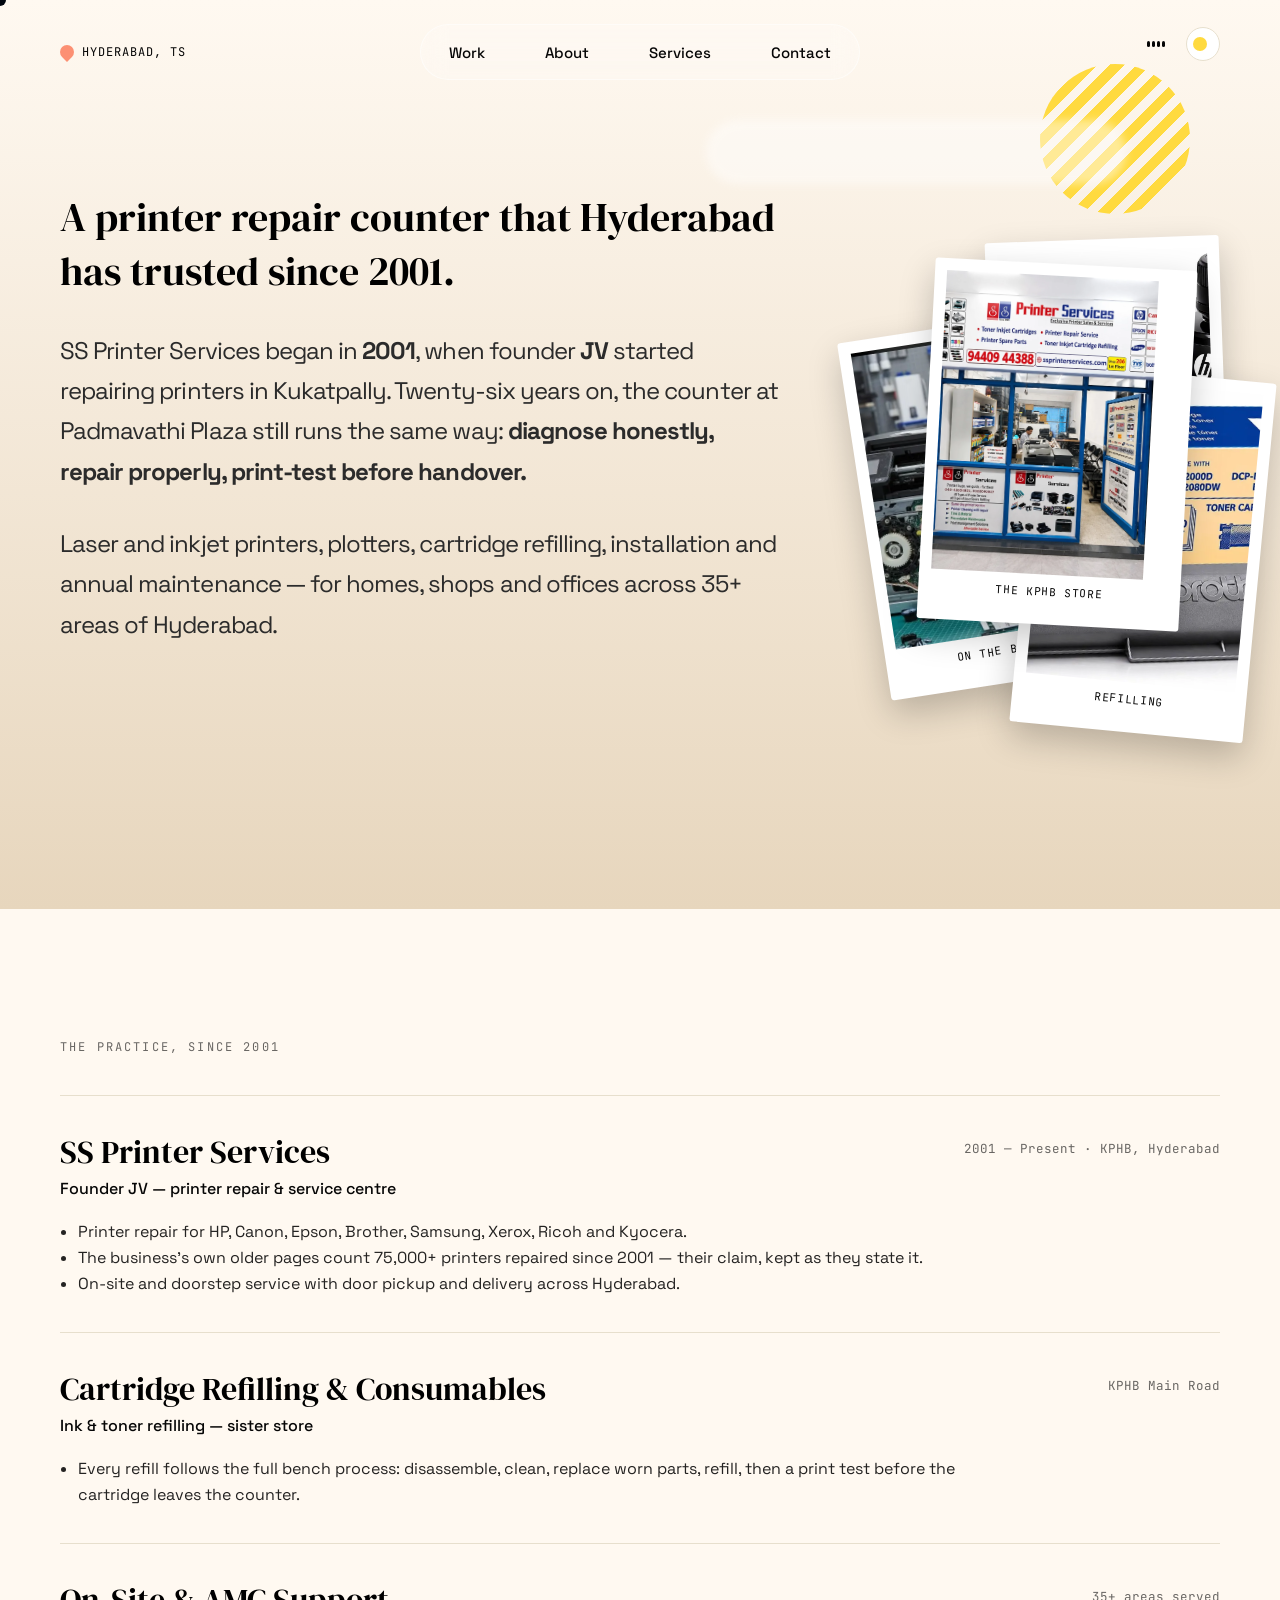
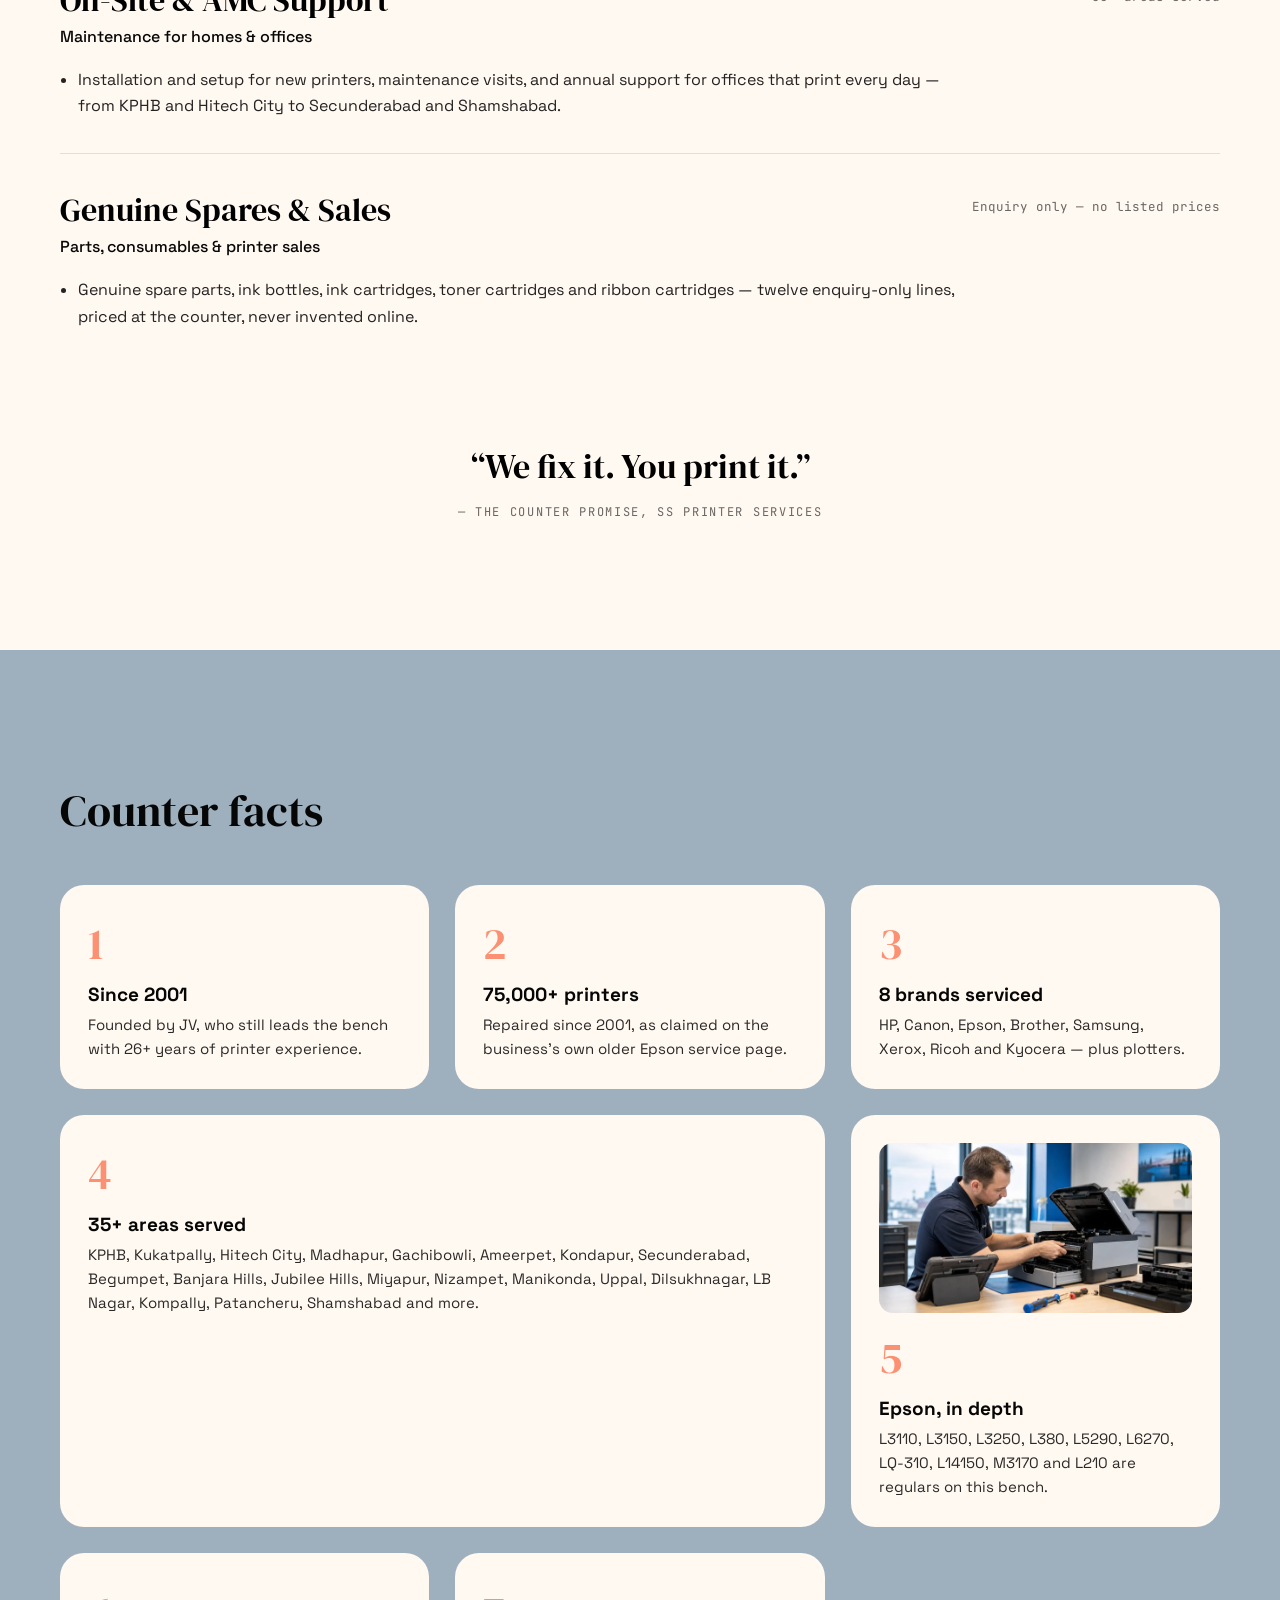
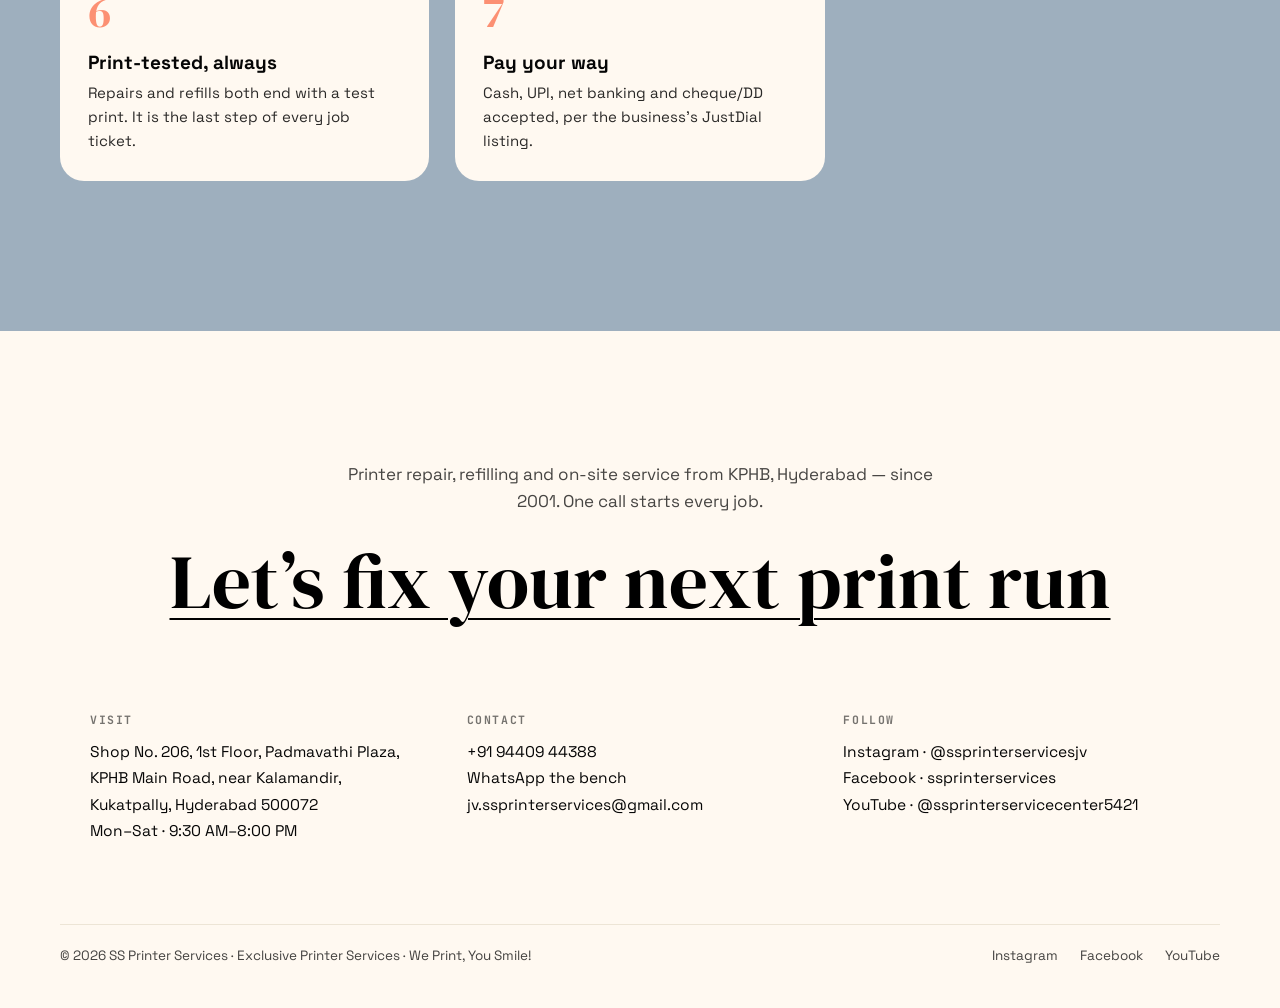
==== about.html @ 3250e681 "SS Printer Services — own-code rebuild (zainabkabira system, rethemed)" ====
<!DOCTYPE html>
<html lang="en">
<head>
<meta charset="UTF-8">
<meta name="viewport" content="width=device-width, initial-scale=1.0">
<title>SS Printer Services — Printer Repair &amp; Cartridge Refilling, Hyderabad</title>
<meta name="description" content="SS Printer Services — printer repair, on-site service and ink & toner cartridge refilling in KPHB, Kukatpally, Hyderabad since 2001. HP, Canon, Epson, Brother, Samsung, Xerox, Ricoh, Kyocera.">
<link rel="icon" href="data:image/svg+xml,%3Csvg xmlns='http://www.w3.org/2000/svg' viewBox='0 0 32 32'%3E%3Crect width='32' height='32' rx='7' fill='%23060606'/%3E%3Ctext x='16' y='22' font-size='15' text-anchor='middle' fill='%23fff9f1' font-family='Georgia'%3ESS%3C/text%3E%3C/svg%3E">
<link rel="preconnect" href="https://fonts.googleapis.com">
<link rel="preconnect" href="https://fonts.gstatic.com" crossorigin>
<link href="https://fonts.googleapis.com/css2?family=DM+Serif+Display:ital@0;1&family=Figtree:wght@300;400;500&family=Inter:wght@300;400;700&family=Roboto:wght@500;800&family=Lato:wght@300;400;700&family=Space+Grotesk:wght@300;400;500;700&family=JetBrains+Mono:wght@400;500;700&family=Playfair+Display:ital,wght@1,400..600&family=Darker+Grotesque:wght@700&family=Bitter:ital@1&display=swap" rel="stylesheet">
<link rel="stylesheet" href="css/site.css?v=1">
<script>
/* Route shim + theme pre-paint (own code, SPEC §1.2/§1.7) */
(function(){
  try{ if(localStorage.getItem('theme')==='night') document.documentElement.classList.add('pre-night'); }catch(e){}
  var P2H={'/about':'about','/playground':'playground','/services':'playground','/work/repair':'repair','/work/refilling':'refilling','/work/onsite':'onsite','/work/on-site-amc':'onsite','/work/spares':'spares'};
  window.route={
    map:P2H,
    token:function(){
      var p=location.pathname.replace(/\/ss-printer-services\/?/,'/').replace(/\/index\.html$/,'/').replace(/\/$/,'')||'/';
      if(P2H[p]) return P2H[p];
      if(/about\.html$/.test(p)) return 'about';
      if(/playground\.html$/.test(p)) return 'playground';
      if(/repair\.html$/.test(p)) return 'repair';
      if(/refilling\.html$/.test(p)) return 'refilling';
      if(/onsite\.html$/.test(p)) return 'onsite';
      if(/spares\.html$/.test(p)) return 'spares';
      var q=new URLSearchParams(location.search).get('view'); if(q&&['home','about','playground','repair','refilling','onsite','spares'].indexOf(q)>-1) return q;
      var h=location.hash.replace('#',''); if(h&&['about','playground','repair','refilling','onsite','spares'].indexOf(h)>-1) return h;
      return 'home';
    }
  };
  /* one scroll scheduler (SPEC §1.4) */
  var subs=[],reads=[],ticking=false,_y=0,_vh=0,_vw=0;
  function frame(){
    ticking=false; _y=window.scrollY; _vh=innerHeight; _vw=innerWidth;
    reads.forEach(function(f){try{f(_y,_vh,_vw)}catch(e){}});
    subs.forEach(function(f){try{f(_y,_vh,_vw)}catch(e){}});
  }
  window.Scroll={add:function(f){subs.push(f)},addRead:function(f){reads.push(f)},
    kick:function(){if(!ticking){ticking=true;requestAnimationFrame(frame)}},
    get y(){return _y},get vh(){return _vh},get vw(){return _vw}};
  addEventListener('scroll',window.Scroll.kick,{passive:true});
  addEventListener('resize',window.Scroll.kick);
})();
</script>
</head>
<body>
<script>if(document.documentElement.classList.contains('pre-night'))document.body.classList.add('night');</script>

<!-- Loader (SPEC §1.3) -->
<div id="page-loader" role="status" aria-label="Loading">
  <div>
    <div class="pl-stage" aria-hidden="true">
      <div class="pl-dots"><i></i><i></i><i></i><i></i><i></i><i></i><i></i><i></i><i></i></div>
      <div class="pl-pac"><i></i><i></i></div>
    </div>
    <div class="pl-line" id="pl-line">Warming up the print heads…</div>
  </div>
</div>

<!-- Route curtain (SPEC §1.2) -->
<div id="route-curtain" aria-hidden="true"><div class="rc-scrim"></div><div class="rc-pane top"></div><div class="rc-pane bottom"></div></div>

<div id="dot-cursor" aria-hidden="true"></div>

<!-- Nav (SPEC §1.7) -->
<header id="nav">
  <div class="nav-side"><span class="pin" aria-hidden="true"></span> Hyderabad, TS</div>
  <a class="nav-back" href="./" data-route="home">← All services</a>
  <nav class="nav-pill" id="nav-pill" aria-label="Main">
    <a class="nav-link" href="./" data-route="home">Work</a>
    <a class="nav-link" href="about.html" data-route="about">About</a>
    <a class="nav-link" href="playground.html" data-route="playground">Services</a>
    <span class="avail"><span class="avail-dot"></span> Open Mon–Sat</span>
    <a href="#contact" data-contact>Contact</a>
  </nav>
  <div class="nav-tools">
    <button class="wave-btn" id="wave-btn" aria-label="Play or pause the service centre audio">
      <span class="bars"><i></i><i></i><i></i><i></i></span>
    </button>
    <button class="theme-toggle" id="theme-toggle" aria-label="Toggle day and night mode"></button>
    <button class="burger" id="burger" aria-label="Open menu"><i></i><i></i><i></i></button>
  </div>
  <div class="mobile-menu">
    <a href="./" data-route="home">01&nbsp; Work</a>
    <a href="about.html" data-route="about">02&nbsp; About</a>
    <a href="playground.html" data-route="playground">03&nbsp; Services</a>
    <div class="mm-foot">Hyderabad, TS</div>
  </div>
</header>

<main id="home-view">
  <!-- HERO (SPEC §3.1) -->
  <section class="hero" id="hero">
    <img class="hero-shader-img" id="hero-img" src="assets/printer-collection.webp" alt="A collection of printers with ink and toner supplies at SS Printer Services" fetchpriority="high">
    <div class="hero-sky" aria-hidden="true"></div>
    <div class="hero-noise" aria-hidden="true"></div>
    <div class="hero-content" id="hero-content">
      <div class="hero-sun" aria-hidden="true"></div>
      <div class="hero-cloud c1" aria-hidden="true"></div>
      <div class="hero-cloud c2" aria-hidden="true"></div>
      <p class="hero-eyebrow">Hello, we&rsquo;re SS Printer Services —</p>
      <p class="hero-vlabel">Repair / Refill / Service</p>
      <h1 class="hero-h1"><span>Printer</span><br>
        <span class="roll" aria-label="repair, refills, setup, care"><span class="roll-track" id="roll-track"><span>Repair.</span><span>Refills.</span><span>Setup.</span><span>Care.</span><span>Repair.</span></span></span>
      </h1>
      <!-- Recorder / audio player (SPEC §3.1) -->
      <div class="recorder" id="recorder" role="group" aria-label="Audio: inside the service centre">
        <div class="rec-disk" aria-hidden="true"></div>
        <div class="rec-center">
          <div class="rec-title">Inside the service centre</div>
          <div class="rec-slider" id="rec-slider">
            <div class="rec-track"><div class="rec-fill" id="rec-fill"></div></div>
            <div class="rec-knob" id="rec-knob"></div>
          </div>
          <div class="rec-times"><span id="rec-cur">0:00</span><span id="rec-total">2:00</span></div>
          <button class="rec-play" id="rec-play" aria-label="Play audio"><span class="tri"></span><span class="pause"><i></i><i></i></span></button>
        </div>
        <div class="rec-disk" aria-hidden="true"></div>
      </div>
    </div>
  </section>

  <!-- STORY / PROJECTS (SPEC §3.1) -->
  <section class="projects" id="story">
    <div class="wrap">
      <div class="intro-copy" id="intro-copy">
        <p>Since 2001, our KPHB service centre has repaired printers and refilled cartridges for homes and offices across Hyderabad — laser, inkjet and plotters, diagnosed at the counter or at your door.</p>
        <p class="bold">One call, one visit, and your printer is back on the desk — tested, cleaned and printing.</p>
      </div>
      <div class="process">
        <div class="step reveal"><b>Step 01</b><h3>Enquire</h3><p>Call or WhatsApp +91 94409 44388 and tell us what the printer is doing — or not doing.</p></div>
        <div class="step reveal"><b>Step 02</b><h3>Share the details</h3><p>Brand, model and the error on screen. That is enough for a first diagnosis and repair options.</p></div>
        <div class="step reveal"><b>Step 03</b><h3>Diagnosis &amp; repair</h3><p>At our KPHB centre, or on-site at your home or office. Door pickup and delivery across Hyderabad.</p></div>
        <div class="step reveal"><b>Step 04</b><h3>Test &amp; handover</h3><p>Every repair ends with a print test in front of you before handover. No test, no handover.</p></div>
      </div>
    </div>
  </section>

  <!-- FEATURED WORK (SPEC §3.1) -->
  <section class="featured-work" id="work">
    <div class="wrap">
      <h2 class="featured-h reveal">Brands we service</h2>
      <div class="marquee" aria-label="Brands serviced: HP, Canon, Epson, Brother, Samsung, Xerox, Ricoh, Kyocera">
        <div class="marquee-track" id="marquee-track">
          <span>HP</span><span>Canon</span><span>Epson</span><span>Brother</span><span>Samsung</span><span>Xerox</span><span>Ricoh</span><span>Kyocera</span>
        </div>
      </div>
      <div class="tile-rows">
        <div class="tile-row" data-tile-row>
          <article class="tile tile-wide" tabindex="0" data-goto="repair" aria-label="Open the printer repair case study">
            <img src="assets/workbench-2.webp" alt="Printer repair workbench at SS Printer Services">
            <div class="tile-overlay"><h3>Repair</h3><p>Laser &amp; inkjet printer repair<br>At the centre or on-site</p></div>
          </article>
          <article class="tile tile-narrow" tabindex="0" data-goto="refilling" aria-label="Open the cartridge refilling case study">
            <img src="assets/toner-collection.webp" alt="CMYK laser toner cartridge collection">
            <div class="tile-overlay"><h3>Refilling</h3><p>Ink &amp; toner cartridge refilling<br>Cleaned, refilled, print-tested</p></div>
          </article>
        </div>
        <div class="tile-row" data-tile-row>
          <article class="tile tile-narrow" tabindex="0" data-goto="onsite" aria-label="Open the on-site and AMC case study">
            <video muted loop playsinline preload="none" poster="assets/service-centre-poster.jpg" data-src="assets/service-centre.mp4" aria-label="Inside the SS Printer service centre"></video>
            <div class="tile-overlay"><h3>On-Site &amp; AMC</h3><p>Doorstep repair &amp; maintenance<br>Homes and offices, Hyderabad</p></div>
          </article>
          <article class="tile tile-wide" tabindex="0" data-goto="spares" aria-label="Open the spares and consumables case study">
            <img src="assets/printer-collection.webp" alt="Printers with ink and toner supplies">
            <div class="tile-overlay"><h3>Spares</h3><p>Genuine spare parts &amp; consumables<br>Ink, toner and ribbon cartridges</p></div>
          </article>
        </div>
      </div>
    </div>
  </section>

  <!-- TESTIMONIALS (SPEC §3.1) -->
  <section class="testimonials" id="testimonials">
    <div class="t-head">
      <p class="t-eyebrow">Testimonials</p>
      <h2 class="t-heading">In their words</h2>
    </div>
    <div class="t-cards" id="t-cards">
      <article class="t-card">
        <div class="stars" aria-label="Rated 4.5 of 5 on JustDial">★★★★★</div>
        <blockquote>Rated 4.5 of 5 from 519 ratings on JustDial — the city&rsquo;s printer owners keep this counter busy. The themes repeat across hundreds of reviews: fast service, genuine work, and a reasonable price for the repair.</blockquote>
        <div class="who"><div class="avatar" aria-hidden="true">J</div><div><div class="t-name">JustDial customer</div><div class="t-role">519 ratings · 4.5 of 5</div></div></div>
      </article>
      <article class="t-card">
        <div class="stars" aria-label="Rated 5 of 5 on Google">★★★★★</div>
        <blockquote>A perfect 5.0 on Google — from a small set of 2 reviews, and we say so plainly. Both describe the same counter experience customers have had since 2001: bring the printer in broken, take it home printing.</blockquote>
        <div class="who"><div class="avatar" aria-hidden="true">G</div><div><div class="t-name">Google reviewer</div><div class="t-role">2 reviews · 5.0 of 5</div></div></div>
      </article>
      <article class="t-card">
        <div class="stars" aria-label="Review themes from JustDial">★★★★★</div>
        <blockquote>What reviewers praise: same-day turnaround, honest diagnosis before any part is changed, and refilled cartridges that are print-tested before handover. What a few flag: popular cartridges can sell out — call ahead on +91 94409 44388.</blockquote>
        <div class="who"><div class="avatar" aria-hidden="true">J</div><div><div class="t-name">JustDial customer</div><div class="t-role">Review themes · JustDial</div></div></div>
      </article>
    </div>
  </section>
</main>

<!-- ================= ABOUT VIEW (SPEC §3.2) ================= -->
<div id="about-view" class="view" hidden>
  <section class="about-intro">
    <div class="ai-inner">
      <div>
        <h1 class="ai-heading">A printer repair counter that Hyderabad has trusted since 2001.</h1>
        <p class="ai-body">SS Printer Services began in <strong>2001</strong>, when founder <strong>JV</strong> started repairing printers in Kukatpally. Twenty-six years on, the counter at Padmavathi Plaza still runs the same way: <strong>diagnose honestly, repair properly, print-test before handover.</strong></p>
        <p class="ai-body">Laser and inkjet printers, plotters, cartridge refilling, installation and annual maintenance — for homes, shops and offices across 35+ areas of Hyderabad.</p>
      </div>
      <div class="ai-photos" id="ai-photos">
        <figure class="polaroid pol-1"><img src="assets/product-1.webp" alt="Printer cartridge product at the SS Printer store" draggable="false"><figcaption>Ink &amp; toner</figcaption></figure>
        <figure class="polaroid pol-2"><img src="assets/workbench-1.webp" alt="Printer on the repair workbench" draggable="false"><figcaption>On the bench</figcaption></figure>
        <figure class="polaroid pol-3"><img src="assets/product-6.webp" alt="Cartridge refilling supplies" draggable="false"><figcaption>Refilling</figcaption></figure>
        <figure class="polaroid pol-4"><img src="assets/storefront.webp" alt="SS Printer Services storefront, KPHB" draggable="false"><figcaption>The KPHB store</figcaption></figure>
        <button class="pol-reset" id="pol-reset" aria-label="Reset photos">↺</button>
      </div>
    </div>
  </section>
  <section class="about-exp">
    <div class="ae-inner">
      <p class="ae-label">The practice, since 2001</p>
      <div class="exp-row">
        <div><h3>SS Printer Services</h3><div class="role">Founder JV — printer repair &amp; service centre</div></div>
        <div class="dates">2001 — Present · KPHB, Hyderabad</div>
        <ul>
          <li>Printer repair for HP, Canon, Epson, Brother, Samsung, Xerox, Ricoh and Kyocera.</li>
          <li>The business&rsquo;s own older pages count 75,000+ printers repaired since 2001 — their claim, kept as they state it.</li>
          <li>On-site and doorstep service with door pickup and delivery across Hyderabad.</li>
        </ul>
      </div>
      <div class="exp-row">
        <div><h3>Cartridge Refilling &amp; Consumables</h3><div class="role">Ink &amp; toner refilling — sister store</div></div>
        <div class="dates">KPHB Main Road</div>
        <ul><li>Every refill follows the full bench process: disassemble, clean, replace worn parts, refill, then a print test before the cartridge leaves the counter.</li></ul>
      </div>
      <div class="exp-row">
        <div><h3>On-Site &amp; AMC Support</h3><div class="role">Maintenance for homes &amp; offices</div></div>
        <div class="dates">35+ areas served</div>
        <ul><li>Installation and setup for new printers, maintenance visits, and annual support for offices that print every day — from KPHB and Hitech City to Secunderabad and Shamshabad.</li></ul>
      </div>
      <div class="exp-row">
        <div><h3>Genuine Spares &amp; Sales</h3><div class="role">Parts, consumables &amp; printer sales</div></div>
        <div class="dates">Enquiry only — no listed prices</div>
        <ul><li>Genuine spare parts, ink bottles, ink cartridges, toner cartridges and ribbon cartridges — twelve enquiry-only lines, priced at the counter, never invented online.</li></ul>
      </div>
      <div class="quote-block">
        <p class="q">&ldquo;We fix it. You print it.&rdquo;</p>
        <p class="by">— The counter promise, SS Printer Services</p>
      </div>
    </div>
  </section>
  <section class="about-fun">
    <div class="af-inner">
      <h2>Counter facts</h2>
      <div class="fact-grid">
        <div class="fact-card"><div class="num">1</div><h3>Since 2001</h3><p>Founded by JV, who still leads the bench with 26+ years of printer experience.</p></div>
        <div class="fact-card"><div class="num">2</div><h3>75,000+ printers</h3><p>Repaired since 2001, as claimed on the business&rsquo;s own older Epson service page.</p></div>
        <div class="fact-card"><div class="num">3</div><h3>8 brands serviced</h3><p>HP, Canon, Epson, Brother, Samsung, Xerox, Ricoh and Kyocera — plus plotters.</p></div>
        <div class="fact-card wide"><div class="num">4</div><h3>35+ areas served</h3><p>KPHB, Kukatpally, Hitech City, Madhapur, Gachibowli, Ameerpet, Kondapur, Secunderabad, Begumpet, Banjara Hills, Jubilee Hills, Miyapur, Nizampet, Manikonda, Uppal, Dilsukhnagar, LB Nagar, Kompally, Patancheru, Shamshabad and more.</p></div>
        <div class="fact-card"><img src="assets/workbench-4.webp" alt="Epson printer models serviced at the centre"><div class="num">5</div><h3>Epson, in depth</h3><p>L3110, L3150, L3250, L380, L5290, L6270, LQ-310, L14150, M3170 and L210 are regulars on this bench.</p></div>
        <div class="fact-card"><div class="num">6</div><h3>Print-tested, always</h3><p>Repairs and refills both end with a test print. It is the last step of every job ticket.</p></div>
        <div class="fact-card"><div class="num">7</div><h3>Pay your way</h3><p>Cash, UPI, net banking and cheque/DD accepted, per the business&rsquo;s JustDial listing.</p></div>
      </div>
    </div>
  </section>
</div>

<!-- ================= PLAYGROUND / SERVICES VIEW (SPEC §4) ================= -->
<div id="playground-view" class="view" hidden>
  <h1 class="sr-only">Services — printer repair and refilling by SS Printer Services</h1>
  <section class="pg-flow" id="pg-flow">
    <p class="pgf-lead">Every service below runs from the same KPHB counter — bring the printer in, or book a visit and the bench comes to you.</p>
    <div class="pgf-stage" id="pgf-stage">
      <div class="pgf-track" id="pgf-track"></div>
      <button class="pgf-arrow prev" id="pgf-prev" aria-label="Previous service">←</button>
      <button class="pgf-arrow next" id="pgf-next" aria-label="Next service">→</button>
    </div>
    <div class="pgf-cap" id="pgf-cap">
      <div class="idx" id="cap-idx">01 / 08</div>
      <h2 id="cap-title"></h2>
      <div class="tags" id="cap-tags"></div>
      <p id="cap-desc"></p>
    </div>
  </section>
  <section class="playground-bricks">
    <div class="pg-intro">
      <h2>All services, one counter</h2>
      <p>Eight services, one phone number. Every job — a paper jam, a faded refill, a plotter down at a site office — starts the same way: call +91 94409 44388, share the brand, model and error, and we take it from there.</p>
    </div>
    <div class="pg-grid" id="pg-grid"></div>
  </section>
</div>

<!-- Lightbox (SPEC §4.2) -->
<div class="pgf-lightbox" id="pgf-lightbox" role="dialog" aria-modal="true" aria-label="Service detail">
  <button class="lb-close" id="lb-close" aria-label="Close">✕</button>
  <div class="lb-stage" id="lb-stage"></div>
  <div class="lb-info">
    <div class="idx" id="lb-idx">01 / 08</div>
    <h3 id="lb-title"></h3>
    <p id="lb-desc"></p>
  </div>
  <button class="lb-nav prev" id="lb-prev" aria-label="Previous">←</button>
  <button class="lb-nav next" id="lb-next" aria-label="Next">→</button>
</div>

<!-- ================= CASE STUDY: REPAIR ================= -->
<div id="repair-view" class="view" hidden>
<article class="cs-page" data-cs>
  <section class="cs-band cream cs-hero" data-pager-nav="dark">
    <div class="cs-wrap">
      <div class="cs-hero-grid">
        <div>
          <h1 class="cs-hero-h">Repair</h1>
          <p class="cs-tagline">Dead printer in, printing printer out.</p>
          <p class="cs-hero-intro">Laser, inkjet and dot-matrix printers repaired at the KPHB bench — paper jams, print quality faults, board and sensor failures, and the errors that stop a workday cold.</p>
        </div>
        <div class="cs-hero-side"><dl class="cs-meta">
            <dt>Service</dt><dd>Printer repair</dd>
            <dt>For</dt><dd>Homes, shops &amp; offices</dd>
            <dt>Since</dt><dd>2001 · Founder JV</dd>
            <dt>Coverage</dt><dd>Centre + on-site, Hyderabad</dd>
          </dl></div>
      </div>
    </div>
    <div class="cs-hero-mock"><img src="assets/workbench-1.webp" alt="Repair workbench at SS Printer Services"></div>
  </section>
  <section class="cs-band cream cs-ledger">
    <div class="cs-wrap"><div class="cs-ledger-head">
      <div><div class="cs-ledger-num">01</div></div>
      <div>
        <p class="cs-ledger-eye">The problem</p>
        <h2 class="cs-ledger-h">A stopped printer <i>stops everything</i> around it</h2>
        <p class="cs-p">Invoices wait. Labels wait. Exam papers, delivery challans and site drawings wait. Most faults we see are mechanical or consumable — pickup rollers, fusers, clogged heads, tired cartridges — and most are diagnosed the same day they arrive at the counter.</p>
        <p class="cs-p">Share the brand, model and the error on the display when you call. That one message lets the bench prepare parts before your printer even reaches KPHB.</p>
      </div>
    </div>
    <div class="cs-cols"><img src="assets/workbench-3.webp" alt="Diagnosis at the bench"><img src="assets/workbench-4.webp" alt="Epson printers queued for service"></div>
    </div>
  </section>
  <section class="cs-band cream cs-quote">
    <div class="cs-wrap"><p>&ldquo;We fix it. You print it.&rdquo;</p><p class="attr">The counter promise — since 2001</p></div>
  </section>
  <section class="cs-band dark cs-ledger">
    <div class="cs-wrap"><div class="cs-ledger-head">
      <div><div class="cs-ledger-num">02</div></div>
      <div>
        <p class="cs-ledger-eye">The bench way</p>
        <h2 class="cs-ledger-h">Diagnose first, <i>change parts second</i></h2>
        <p class="cs-p">Every repair starts with diagnosis and repair options — what failed, what it takes to fix, and what can wait. Genuine spare parts are fitted where a part has truly failed, and the old part is shown at handover.</p>
        <div class="cs-note"><div class="nl">Bench note</div><p>The business&rsquo;s own older pages count 75,000+ printers repaired since 2001. We keep that number exactly as they state it — it is their claim, and twenty-four years of queues at one counter is how it was earned.</p></div>
      </div>
    </div></div>
  </section>
  <section class="cs-band cream cs-ledger">
    <div class="cs-wrap">
      <p class="cs-ledger-eye">How a repair runs</p>
      <h2 class="cs-ledger-h">Four steps, <i>every time</i></h2>
      <div class="cs-steps">
        <div class="cs-step-card"><b>Step 01</b><h4>Enquire</h4><p>Call or WhatsApp +91 94409 44388.</p></div>
        <div class="cs-step-card"><b>Step 02</b><h4>Share brand, model, error</h4><p>The three details that start every diagnosis.</p></div>
        <div class="cs-step-card"><b>Step 03</b><h4>Diagnosis &amp; repair</h4><p>At the KPHB centre, on-site, or by door pickup and delivery.</p></div>
        <div class="cs-step-card"><b>Step 04</b><h4>Test &amp; handover</h4><p>A print test in front of you closes the job.</p></div>
      </div>
      <div class="cs-stats">
        <div class="cs-stat"><b>2001</b><span>Repairing printers in Hyderabad since</span></div>
        <div class="cs-stat"><b>8</b><span>Brands serviced — HP, Canon, Epson, Brother, Samsung, Xerox, Ricoh, Kyocera</span></div>
        <div class="cs-stat"><b>35+</b><span>Areas covered for on-site visits and delivery</span></div>
      </div>
    </div>
  </section>
  <section class="cs-band cream cs-closing">
    <div class="cs-wrap"><h2>Printer down? Bring it to the counter that has fixed them since 2001.</h2><p>Shop No. 206, Padmavathi Plaza, KPHB Main Road — Mon–Sat, 9:30 AM–8:00 PM.</p><a class="cta" href="https://wa.me/919440944388" target="_blank" rel="noopener">WhatsApp the bench</a></div>
  </section>
  <section class="cs-band dark cs-readnext" data-readnext data-next="refilling">
    <div class="cs-wrap">
      <div class="rn-copy">
        <p class="rn-kicker">Read next</p>
        <a class="rn-title" href="work/refilling.html" data-route="refilling">Refilling</a>
        <p class="rn-desc">Ink and toner cartridges disassembled, cleaned, refilled and print-tested — the full bench process.</p>
        <div class="rn-bar"><i></i></div>
      </div>
      <a class="rn-card" href="work/refilling.html" data-route="refilling"><img src="assets/toner-collection.webp" alt="Toner cartridge collection"></a>
    </div>
  </section>
</article>
</div>

<!-- ================= CASE STUDY: REFILLING ================= -->
<div id="refilling-view" class="view" hidden>
<article class="cs-page" data-cs>
  <section class="cs-band cream cs-hero" data-pager-nav="dark">
    <div class="cs-wrap">
      <div class="cs-hero-grid">
        <div>
          <h1 class="cs-hero-h">Refilling</h1>
          <p class="cs-tagline">Faded cartridge in, full-density prints out.</p>
          <p class="cs-hero-intro">Ink and toner cartridge refilling done as a bench process, not a top-up — every cartridge is opened, cleaned and tested before it goes back into your printer.</p>
        </div>
        <div class="cs-hero-side"><dl class="cs-meta">
            <dt>Service</dt><dd>Cartridge refilling</dd>
            <dt>For</dt><dd>Ink &amp; toner cartridges</dd>
            <dt>Process</dt><dd>5-step bench refill</dd>
            <dt>Coverage</dt><dd>KPHB centre + sister store</dd>
          </dl></div>
      </div>
    </div>
    <div class="cs-hero-mock"><img src="assets/product-6.webp" alt="Cartridges and refilling supplies"></div>
  </section>
  <section class="cs-band cream cs-ledger">
    <div class="cs-wrap"><div class="cs-ledger-head">
      <div><div class="cs-ledger-num">01</div></div>
      <div>
        <p class="cs-ledger-eye">The problem</p>
        <h2 class="cs-ledger-h">A cheap top-up <i>costs more</i> than a refill</h2>
        <p class="cs-p">A cartridge refilled without cleaning carries old toner, worn blades and tired seals into the next cycle — streaks, leaks and grey backgrounds follow. The fix is not more toner; it is the full process, in the right order.</p>
      </div>
    </div></div>
  </section>
  <section class="cs-band dark cs-ledger">
    <div class="cs-wrap">
      <p class="cs-ledger-eye">The refill process</p>
      <h2 class="cs-ledger-h">Five steps, <i>in order</i></h2>
      <div class="cs-steps">
        <div class="cs-step-card"><b>Step 01</b><h4>Disassemble</h4><p>The cartridge is opened up, not just uncorked.</p></div>
        <div class="cs-step-card"><b>Step 02</b><h4>Clean</h4><p>Residual toner and ink are cleaned out fully.</p></div>
        <div class="cs-step-card"><b>Step 03</b><h4>Replace worn parts</h4><p>Worn components are swapped before fresh toner goes in.</p></div>
        <div class="cs-step-card"><b>Step 04</b><h4>Refill</h4><p>Filled with the correct ink or toner for the cartridge.</p></div>
        <div class="cs-step-card"><b>Step 05</b><h4>Print test</h4><p>A test page proves density and cleanliness before handover.</p></div>
      </div>
    </div>
  </section>
  <section class="cs-band cream cs-quote">
    <div class="cs-wrap"><p>&ldquo;We print, you smile!&rdquo;</p><p class="attr">The refilling counter&rsquo;s own line</p></div>
  </section>
  <section class="cs-band cream cs-ledger">
    <div class="cs-wrap"><div class="cs-ledger-head">
      <div><div class="cs-ledger-num">02</div></div>
      <div>
        <p class="cs-ledger-eye">The outcome</p>
        <h2 class="cs-ledger-h">Tested before <i>it leaves the counter</i></h2>
        <p class="cs-p">No cartridge leaves on a promise. The print test is part of the service — if the test page is not clean, the cartridge goes back on the bench, not into your bag. Popular cartridges can sell out at busy times, reviewers note — a quick call ahead reserves yours.</p>
        <div class="cs-stats">
          <div class="cs-stat"><b>5</b><span>Steps in every refill — never a bare top-up</span></div>
          <div class="cs-stat"><b>2</b><span>Counters — KPHB centre and the refills sister store</span></div>
          <div class="cs-stat"><b>100%</b><span>Of refills print-tested before handover</span></div>
        </div>
      </div>
    </div></div>
  </section>
  <section class="cs-band cream cs-closing">
    <div class="cs-wrap"><h2>Prints fading? The cartridge is asking for the full process.</h2><p>Drop it at Padmavathi Plaza, KPHB — Mon–Sat, 9:30 AM–8:00 PM.</p><a class="cta" href="tel:+919440944388">Call +91 94409 44388</a></div>
  </section>
  <section class="cs-band dark cs-readnext" data-readnext data-next="onsite">
    <div class="cs-wrap">
      <div class="rn-copy">
        <p class="rn-kicker">Read next</p>
        <a class="rn-title" href="work/onsite.html" data-route="onsite">On-Site &amp; AMC</a>
        <p class="rn-desc">Doorstep repair, installation and annual maintenance for homes and offices across 35+ areas.</p>
        <div class="rn-bar"><i></i></div>
      </div>
      <a class="rn-card" href="work/onsite.html" data-route="onsite"><img src="assets/service-centre-poster.jpg" alt="Inside the service centre"></a>
    </div>
  </section>
</article>
</div>

<!-- ================= CASE STUDY: ON-SITE & AMC ================= -->
<div id="onsite-view" class="view" hidden>
<article class="cs-page" data-cs>
  <section class="cs-band cream cs-hero" data-pager-nav="dark">
    <div class="cs-wrap">
      <div class="cs-hero-grid">
        <div>
          <h1 class="cs-hero-h">On-Site &amp; AMC</h1>
          <p class="cs-tagline">The bench, at your door.</p>
          <p class="cs-hero-intro">Doorstep printer repair, new-printer installation and setup, and maintenance support for offices that cannot afford a silent printer — across 35+ areas of Hyderabad.</p>
        </div>
        <div class="cs-hero-side"><dl class="cs-meta">
            <dt>Service</dt><dd>On-site repair &amp; AMC</dd>
            <dt>For</dt><dd>Homes &amp; offices</dd>
            <dt>Coverage</dt><dd>35+ areas, Hyderabad</dd>
            <dt>Extras</dt><dd>Door pickup &amp; delivery</dd>
          </dl></div>
      </div>
    </div>
    <div class="cs-hero-mock"><video muted loop playsinline autoplay poster="assets/service-centre-poster.jpg" src="assets/service-centre.mp4" aria-label="Inside the SS Printer service centre"></video></div>
  </section>
  <section class="cs-band cream cs-ledger">
    <div class="cs-wrap"><div class="cs-ledger-head">
      <div><div class="cs-ledger-num">01</div></div>
      <div>
        <p class="cs-ledger-eye">The problem</p>
        <h2 class="cs-ledger-h">Big printers <i>don&rsquo;t travel</i> — so we do</h2>
        <p class="cs-p">Plotters, office workgroup printers and networked machines are not counter items. On-site service brings diagnosis to the machine: most faults are fixed where the printer stands, and door pickup and delivery covers the ones that truly need the bench.</p>
      </div>
    </div></div>
  </section>
  <section class="cs-band dark cs-ledger">
    <div class="cs-wrap">
      <p class="cs-ledger-eye">The impact</p>
      <h2 class="cs-ledger-h">One number <i>for every printer</i> you own</h2>
      <div class="cs-stats">
        <div class="cs-stat"><b>35+</b><span>Areas served across Hyderabad and Secunderabad</span></div>
        <div class="cs-stat"><b>1</b><span>Call — +91 94409 44388 — for repair, install or AMC</span></div>
        <div class="cs-stat"><b>6</b><span>Days a week — Monday to Saturday, 9:30 AM–8:00 PM</span></div>
      </div>
      <div class="cs-note"><div class="nl">Installation &amp; setup</div><p>New printer on the network, drivers on every desk, test page from each machine — setup is finished only when the whole office can print, not when the box is open.</p></div>
    </div>
  </section>
  <section class="cs-band cream cs-ledger">
    <div class="cs-wrap">
      <p class="cs-ledger-eye">Where we go</p>
      <h2 class="cs-ledger-h">KPHB to <i>Shamshabad</i></h2>
      <p class="cs-p">KPHB, Kukatpally, Hitech City, Madhapur, Gachibowli, Ameerpet, Kondapur, Secunderabad, Begumpet, Banjara Hills, Jubilee Hills, Miyapur, Nizampet, Manikonda, Uppal, Dilsukhnagar, LB Nagar, Kompally, Patancheru and Shamshabad — and the neighbourhoods between them.</p>
      <div class="cs-cols"><img src="assets/storefront.webp" alt="SS Printer Services storefront, KPHB"><img src="assets/printer-collection.webp" alt="Printers serviced on-site and at the centre"></div>
    </div>
  </section>
  <section class="cs-band cream cs-closing">
    <div class="cs-wrap"><h2>Book the visit before the printer stops the office.</h2><p>On-site repair, installation and AMC — one call covers all of it.</p><a class="cta" href="https://wa.me/919440944388" target="_blank" rel="noopener">WhatsApp +91 94409 44388</a></div>
  </section>
  <section class="cs-band dark cs-readnext" data-readnext data-next="spares">
    <div class="cs-wrap">
      <div class="rn-copy">
        <p class="rn-kicker">Read next</p>
        <a class="rn-title" href="work/spares.html" data-route="spares">Spares</a>
        <p class="rn-desc">Genuine spare parts and the consumables shelf — ink, toner and ribbon cartridges, enquiry only.</p>
        <div class="rn-bar"><i></i></div>
      </div>
      <a class="rn-card" href="work/spares.html" data-route="spares"><img src="assets/printer-collection.webp" alt="Printers with ink and toner supplies"></a>
    </div>
  </section>
</article>
</div>

<!-- ================= CASE STUDY: SPARES & CONSUMABLES ================= -->
<div id="spares-view" class="view" hidden>
<article class="cs-page" data-cs>
  <section class="cs-band cream cs-hero" data-pager-nav="dark">
    <div class="cs-wrap">
      <div class="cs-hero-grid">
        <div>
          <h1 class="cs-hero-h">Spares</h1>
          <p class="cs-tagline">The right part, the right cartridge.</p>
          <p class="cs-hero-intro">Genuine spare parts and consumables for the printers we service — plus printer sales, all enquiry-based at the counter. We publish no prices, because the right part depends on your exact model.</p>
        </div>
        <div class="cs-hero-side"><dl class="cs-meta">
            <dt>Service</dt><dd>Spares &amp; consumables</dd>
            <dt>Lines</dt><dd>12 enquiry-only products</dd>
            <dt>Prices</dt><dd>At the counter — none listed</dd>
            <dt>Coverage</dt><dd>KPHB store + delivery</dd>
          </dl></div>
      </div>
    </div>
    <div class="cs-hero-mock"><img src="assets/toner-collection.webp" alt="CMYK laser toner cartridge collection"></div>
  </section>
  <section class="cs-band dark cs-ledger">
    <div class="cs-wrap"><div class="cs-ledger-head">
      <div><div class="cs-ledger-num">01</div></div>
      <div>
        <p class="cs-ledger-eye">My core work</p>
        <h2 class="cs-ledger-h">Parts that <i>match the model</i>, not the shelf</h2>
        <p class="cs-p">The products page lists twelve enquiry-only lines: ink bottles, ink cartridges, toner cartridges and ribbon cartridges. Enquiry-only is deliberate — a cartridge bought by name alone is the most common wrong purchase we see, and a two-minute call prevents it.</p>
        <div class="cs-cols"><img src="assets/product-3.webp" alt="Ink and toner products"><img src="assets/product-8.webp" alt="Cartridge products at the store"></div>
      </div>
    </div></div>
  </section>
  <section class="cs-band cream cs-ledger">
    <div class="cs-wrap"><div class="cs-ledger-head">
      <div><div class="cs-ledger-num">02</div></div>
      <div>
        <p class="cs-ledger-eye">The outcome</p>
        <h2 class="cs-ledger-h">Genuine parts, <i>fitted or supplied</i></h2>
        <p class="cs-p">Spares are supplied over the counter or fitted by the bench as part of a repair — either way the part is matched to brand and model first, including the Epson bench regulars: L3110, L3150, L3250, L380, L5290, L6270, LQ-310, L14150, M3170 and L210.</p>
        <div class="cs-stats">
          <div class="cs-stat"><b>12</b><span>Enquiry-only product lines — ink, toner, ribbon</span></div>
          <div class="cs-stat"><b>8</b><span>Brands covered for parts and consumables</span></div>
          <div class="cs-stat"><b>0</b><span>Prices invented online — the counter quotes the real one</span></div>
        </div>
      </div>
    </div></div>
  </section>
  <section class="cs-band cream cs-closing">
    <div class="cs-wrap"><h2>Need a part? Ask with the model name ready.</h2><p>One call confirms the right cartridge or spare — and whether it is on the shelf today.</p><a class="cta" href="tel:+919440944388">Call +91 94409 44388</a></div>
  </section>
  <section class="cs-band dark cs-readnext" data-readnext data-next="repair">
    <div class="cs-wrap">
      <div class="rn-copy">
        <p class="rn-kicker">Read next</p>
        <a class="rn-title" href="work/repair.html" data-route="repair">Repair</a>
        <p class="rn-desc">Laser and inkjet repair at the KPHB bench — diagnose first, change parts second, test before handover.</p>
        <div class="rn-bar"><i></i></div>
      </div>
      <a class="rn-card" href="work/repair.html" data-route="repair"><img src="assets/workbench-2.webp" alt="Printer on the repair bench"></a>
    </div>
  </section>
</article>
</div>

<!-- Case-study pager (SPEC §1.5) -->
<nav class="cs-pager" id="cs-pager" aria-label="Case study sections"><div class="cs-pg-pill" id="cs-pg-pill"><span class="n"></span><span class="rule"></span><span class="t"></span></div></nav>

<!-- ================= FOOTER (SPEC §1.7) ================= -->
<footer class="site-footer" id="contact">
  <p class="ft-sub">Printer repair, refilling and on-site service from KPHB, Hyderabad — since 2001. One call starts every job.</p>
  <button class="ft-head" data-contact>Let&rsquo;s fix your next print run</button>
  <div class="ft-grid">
    <div>
      <h4>Visit</h4>
      <p>Shop No. 206, 1st Floor, Padmavathi Plaza,<br>KPHB Main Road, near Kalamandir,<br>Kukatpally, Hyderabad 500072</p>
      <p>Mon–Sat · 9:30 AM–8:00 PM</p>
    </div>
    <div>
      <h4>Contact</h4>
      <a href="tel:+919440944388">+91 94409 44388</a>
      <a href="https://wa.me/919440944388" target="_blank" rel="noopener">WhatsApp the bench</a>
      <a href="mailto:jv.ssprinterservices@gmail.com">jv.ssprinterservices@gmail.com</a>
    </div>
    <div>
      <h4>Follow</h4>
      <a href="https://www.instagram.com/ssprinterservicesjv" target="_blank" rel="noopener">Instagram · @ssprinterservicesjv</a>
      <a href="https://www.facebook.com/ssprinterservices" target="_blank" rel="noopener">Facebook · ssprinterservices</a>
      <a href="https://www.youtube.com/@ssprinterservicecenter5421" target="_blank" rel="noopener">YouTube · @ssprinterservicecenter5421</a>
    </div>
  </div>
  <div class="ft-credit">
    <span>© 2026 SS Printer Services · Exclusive Printer Services · We Print, You Smile!</span>
    <nav><a href="https://www.instagram.com/ssprinterservicesjv" target="_blank" rel="noopener">Instagram</a><a href="https://www.facebook.com/ssprinterservices" target="_blank" rel="noopener">Facebook</a><a href="https://www.youtube.com/@ssprinterservicecenter5421" target="_blank" rel="noopener">YouTube</a></nav>
  </div>
</footer>

<!-- Contact drawer -->
<div class="drawer" id="contact-drawer" role="dialog" aria-modal="true" aria-label="Contact SS Printer Services">
  <div class="scrim" data-close-drawer></div>
  <div class="panel">
    <button class="close" data-close-drawer aria-label="Close">✕</button>
    <h2>Book a repair</h2>
    <p>Tell us the brand, model and error — the form opens your email app addressed to the service centre.</p>
    <form id="contact-form">
      <label for="cf-name">Your name</label>
      <input id="cf-name" name="name" required autocomplete="name">
      <label for="cf-phone">Phone</label>
      <input id="cf-phone" name="phone" type="tel" autocomplete="tel">
      <label for="cf-printer">Printer brand &amp; model</label>
      <input id="cf-printer" name="printer" placeholder="e.g. Epson L3250">
      <label for="cf-msg">What is it doing?</label>
      <textarea id="cf-msg" name="message" rows="4"></textarea>
      <button class="send" type="submit">Send enquiry</button>
    </form>
    <p class="alt">Faster: <a href="https://wa.me/919440944388" target="_blank" rel="noopener">WhatsApp +91 94409 44388</a><br>or call <a href="tel:+919440944388">+91 94409 44388</a></p>
  </div>
</div>

<audio id="audio" preload="none"><source src="assets/store-tour.mp3" type="audio/mpeg"></audio>
<script src="js/site.js?v=1" defer></script>
</body>
</html>
---- css/site.css ----
/* SS Printer Services — own-code build. Token values transcribed from forensic SPEC §2. */
:root{
  --c-cream:#fff9f1; --c-cream-2:#fff9e9; --c-sand:#eee8d2; --c-ink:#060606;
  --c-black:#000000; --c-white:#ffffff; --c-gold:#ffda3f; --c-coral:#fc9073;
  --c-night:#0a0a0f; --c-navy:#111c36; --c-navy-1:#1f3b6d; --c-navy-2:#031835;
  --c-blue-start:rgba(113,183,244,1); --c-blue-end:rgba(87,136,179,1);
  --c-toggle-navy:#0c1b42; --c-border-dark:#343434;
  --bg-base:#fff9f1; --surface-raised:#eee8d2; --text-heading:#000000;
  --text-title:rgba(0,0,0,0.9); --text-eyebrow:rgba(0,0,0,0.5); --text-contrast:#000000;
  --nav-scrolled:#060606; --overlay-scrim:rgba(255,249,241,0.7);
  --hero-from:rgba(113,183,244,1); --hero-to:rgba(87,136,179,1);
  --toggle-track:#ffffff; --toggle-border:#e7dfcd; --toggle-knob:#ffda3f;
  --focus-ring:#060606; --trail-stroke:#000000;
  --cs-cream:#fff9f1; --cs-black:#000; --cs-ink:#0b0b0b; --cs-coral:#fc9073;
  --cs-max:1320px; --cs-pad:60px; --cs-rail:355px; --cs-navpad:112px;
  --serif:'DM Serif Display',serif; --sans:'Space Grotesk',sans-serif; --mono:'JetBrains Mono',monospace;
  --ease-out:cubic-bezier(0.22,1,0.36,1); --ease-house:cubic-bezier(0.22,0.61,0.36,1);
  --ease-soft:cubic-bezier(0.25,0.46,0.45,0.94); --ease-spring:cubic-bezier(0.34,1.56,0.64,1);
}
body.night{
  --bg-base:#0a0a0f; --surface-raised:#111c36; --text-heading:#fff9f1;
  --text-title:#fff9f1; --text-eyebrow:#fff9f1; --text-contrast:#ffffff;
  --nav-scrolled:#fff9e9; --overlay-scrim:rgba(0,0,0,0.7);
  --hero-from:#1f3b6d; --hero-to:#031835;
  --toggle-track:#0c1b42; --toggle-border:#343434; --toggle-knob:#ffffff;
  --focus-ring:#fff9f1; --trail-stroke:#fff9f1;
}
*{margin:0;padding:0;box-sizing:border-box}
html{scroll-behavior:smooth;overscroll-behavior-y:none;scrollbar-width:thin;scrollbar-color:#5d8cb6 transparent}
::-webkit-scrollbar{width:3px}::-webkit-scrollbar-thumb{background:#5d8cb6;border-radius:99px}
body{font-family:var(--sans);color:var(--c-ink);background:var(--bg-base);overscroll-behavior-y:none;overflow-x:clip}
body.night{color:var(--c-cream)}
img,video{display:block;max-width:100%}
a{color:inherit}
button{font:inherit;background:none;border:0;cursor:pointer;color:inherit}
[hidden]{display:none!important}
:focus-visible{outline:2px solid var(--focus-ring);outline-offset:3px}
.sr-only{position:absolute;width:1px;height:1px;overflow:hidden;clip:rect(0 0 0 0);white-space:nowrap}
html.pl-lock,html.pl-lock body{overflow:hidden}

/* ---------- Loader (SPEC §1.3) ---------- */
#page-loader{position:fixed;inset:0;z-index:9999;background:var(--c-cream);display:grid;place-items:center;transition:opacity .4s ease}
body.night #page-loader{background:var(--c-night)}
#page-loader.is-hiding{opacity:0;pointer-events:none}
.pl-stage{width:220px;height:44px;position:relative;display:flex;align-items:center}
.pl-dots{position:absolute;inset:0;display:flex;gap:19px;align-items:center;overflow:hidden}
.pl-dots i{flex:0 0 13px;width:13px;height:13px;border-radius:50%;background:var(--c-sand);animation:plStream .5s linear infinite}
@keyframes plStream{from{transform:translateX(0)}to{transform:translateX(-32px)}}
.pl-pac{position:absolute;left:0;top:0;width:44px;height:44px;z-index:2}
.pl-pac i{position:absolute;left:0;width:44px;height:22px;background:var(--c-gold);display:block}
.pl-pac i:first-child{top:0;border-radius:22px 22px 0 0;transform-origin:50% 100%;animation:plChompTop .5s ease-in-out infinite}
.pl-pac i:last-child{bottom:0;border-radius:0 0 22px 22px;transform-origin:50% 0;animation:plChompBottom .5s ease-in-out infinite}
@keyframes plChompTop{0%,100%{transform:rotate(-24deg)}50%{transform:rotate(0deg)}}
@keyframes plChompBottom{0%,100%{transform:rotate(24deg)}50%{transform:rotate(0deg)}}
.pl-line{font-family:var(--mono);font-size:13px;letter-spacing:.02em;opacity:.66;text-align:center;margin-top:18px;transition:opacity .3s ease;min-height:16px;color:var(--text-title)}

/* ---------- Route curtain (SPEC §1.2) ---------- */
#route-curtain{position:fixed;inset:0;z-index:9000;visibility:hidden;pointer-events:none}
#route-curtain.is-active{visibility:visible}
.rc-scrim{position:absolute;inset:0;background:var(--bg-base);opacity:0;transition:opacity 550ms cubic-bezier(0.7,0,0.84,0)}
.rc-pane{position:absolute;left:0;width:100%;height:50vh;background:var(--bg-base);transition:transform 550ms cubic-bezier(0.7,0,0.84,0)}
.rc-pane.top{top:0;transform:translateY(-100%)}
.rc-pane.bottom{bottom:0;transform:translateY(100%)}
#route-curtain.is-closing .rc-scrim{opacity:1}
#route-curtain.is-closing .rc-pane{transform:translateY(0)}
#route-curtain.is-opening .rc-scrim{opacity:0;transition:opacity 900ms var(--ease-out)}
#route-curtain.is-opening .rc-pane.top{transform:translateY(-100%);transition:transform 900ms var(--ease-out)}
#route-curtain.is-opening .rc-pane.bottom{transform:translateY(100%);transition:transform 900ms var(--ease-out)}

/* ---------- Nav (SPEC §1.7) ---------- */
#nav{position:fixed;top:0;left:0;right:0;z-index:100;padding:24px 60px 0;display:flex;align-items:flex-start;justify-content:space-between;pointer-events:none}
#nav>*{pointer-events:auto}
.nav-side{font-family:var(--mono);font-size:12px;letter-spacing:.08em;text-transform:uppercase;display:flex;align-items:center;gap:8px;padding-top:20px;min-width:150px}
.nav-side .pin{width:14px;height:14px;border-radius:50% 50% 50% 0;background:var(--c-coral);transform:rotate(-45deg);display:inline-block}
.nav-back{display:none;text-decoration:none;font-family:var(--mono);font-size:12px;letter-spacing:.08em;text-transform:uppercase;padding-top:20px}
body.route-repair .nav-back,body.route-refilling .nav-back,body.route-onsite .nav-back,body.route-spares .nav-back{display:block}
body.route-repair .nav-side,body.route-refilling .nav-side,body.route-onsite .nav-side,body.route-spares .nav-side{display:none}
.nav-pill{height:56px;max-width:660px;margin:0 auto;display:flex;align-items:center;gap:60px;padding:0 28px;border-radius:9999px;background:rgba(255,255,255,0.2);border:1px solid rgba(255,255,255,0.5);backdrop-filter:blur(12px);-webkit-backdrop-filter:blur(12px);transition:gap .45s cubic-bezier(0.4,0,0.2,1)}
.nav-pill a{text-decoration:none;font-size:15px;font-weight:500;white-space:nowrap}
.nav-pill .avail{display:none;align-items:center;gap:8px;font-size:13px;white-space:nowrap}
.nav-pill.compact{gap:10px}
.nav-pill.compact .avail{display:flex}
.nav-pill.compact a.nav-link{display:none}
.avail-dot{width:8px;height:8px;border-radius:50%;background:var(--c-coral);animation:avail-pulse 1.8s cubic-bezier(0.4,0,0.6,1) infinite}
@keyframes avail-pulse{0%,100%{transform:scale(1);opacity:1}50%{transform:scale(1.5);opacity:.55}}
.nav-tools{display:flex;gap:10px;align-items:center;min-width:150px;justify-content:flex-end}
.wave-btn{width:40px;height:40px;border-radius:50%;display:grid;place-items:center;gap:2px}
.wave-btn .bars{display:flex;gap:2.5px;align-items:center;height:16px}
.wave-btn .bars i{width:2.5px;height:6px;background:currentColor;border-radius:2px;display:block}
.wave-btn.playing .bars i{animation:nav-wave-travel 1.15s linear infinite}
.wave-btn.playing .bars i:nth-child(2){animation-delay:.18s}.wave-btn.playing .bars i:nth-child(3){animation-delay:.36s}.wave-btn.playing .bars i:nth-child(4){animation-delay:.54s}
@keyframes nav-wave-travel{0%,100%{height:5px}50%{height:15px}}
.theme-toggle{width:34px;height:34px;border-radius:50%;background:var(--toggle-track);border:1px solid var(--toggle-border);position:relative;flex:0 0 auto}
.theme-toggle::after{content:"";position:absolute;top:50%;left:6px;width:14px;height:14px;border-radius:50%;background:var(--toggle-knob);transform:translateY(-50%);transition:left .3s var(--ease-out)}
body.night .theme-toggle::after{left:13px}
.burger{display:none;width:44px;height:44px;border-radius:50%;flex-direction:column;gap:5px;align-items:center;justify-content:center}
.burger i{display:block;width:20px;height:2px;background:currentColor}
#nav .mobile-menu{display:none}
#nav.menu-open{z-index:400}
#nav.menu-open .mobile-menu{display:flex;position:fixed;inset:0;background:var(--bg-base);flex-direction:column;align-items:center;justify-content:center;gap:28px;z-index:-1}
#nav.menu-open .mobile-menu a{font-family:var(--serif);font-size:40px;text-decoration:none}
#nav.menu-open .mobile-menu .mm-foot{font-family:var(--mono);font-size:12px;letter-spacing:.1em;text-transform:uppercase;opacity:.6;margin-top:20px}
#nav.nav-on-dark{color:#fff9ea}
#nav.nav-on-light{color:var(--c-ink)}

/* ---------- Reveal utility (SPEC §1.7) ---------- */
.reveal{opacity:0;transform:translateY(26px);transition:opacity .85s var(--ease-house),transform .85s var(--ease-house);transition-delay:var(--reveal-delay,0s)}
.reveal.in{opacity:1;transform:none}

/* ---------- Hero (SPEC §3.1) ---------- */
.hero{position:sticky;top:0;height:100vh;z-index:1;overflow:hidden;background:radial-gradient(ellipse 1000px 1340px at 68.65% 23.5%,var(--hero-from),var(--hero-to))}
.hero-shader-img{position:absolute;inset:0;width:100%;height:100%;object-fit:cover}
.hero::after{content:"";position:absolute;inset:0;background:linear-gradient(180deg,rgba(31,59,109,.34),rgba(87,136,179,.16) 45%,rgba(3,24,53,.30));pointer-events:none}
.hero-content{z-index:2}
.hero-sky{position:absolute;inset:0 -10%;background-position:center 35%;mix-blend-mode:screen;opacity:.6;background:radial-gradient(ellipse 60% 34% at 30% 22%,#d6ebff,transparent 70%),radial-gradient(ellipse 46% 26% at 74% 14%,#fffbff,transparent 70%)}
.hero-noise{position:absolute;inset:0;opacity:.10;background-image:radial-gradient(rgba(255,255,255,.5) 1px,transparent 1px);background-size:7px 7px;pointer-events:none}
.hero-content{position:absolute;inset:0;--sun-w:clamp(300px,48vw,725.138px)}
.hero-sun{position:absolute;width:calc(var(--sun-w)*.33);aspect-ratio:1;border-radius:50%;background:repeating-linear-gradient(-45deg,var(--c-gold) 0 13px,transparent 13px 25px);top:calc(var(--sun-w)*.03);right:calc(var(--sun-w)*.07)}
body.night .hero-sun{background:#ffffff;opacity:.28;filter:blur(2px)}
.hero-cloud{position:absolute;background:#ffffff;border-radius:999px;opacity:.38;filter:blur(3px)}
.hero-cloud.c1{width:calc(var(--sun-w)*.723655);height:calc(var(--sun-w)*.09);top:9%;right:4%}
.hero-cloud.c2{width:calc(var(--sun-w)*.384752);height:calc(var(--sun-w)*.06);top:21%;right:20%}
body.night .hero-cloud{opacity:.12}
.hero-eyebrow{position:absolute;left:calc(50% - 459px);top:calc(50vh - 240px);font-family:var(--mono);font-size:14px;letter-spacing:1.4px;text-transform:uppercase;color:#ffffff}
.hero-vlabel{position:absolute;left:calc(50% - 506px);top:50%;transform:rotate(-90deg) translateX(50%);transform-origin:left center;font-family:var(--mono);font-size:14px;letter-spacing:1.4px;text-transform:uppercase;color:#ffffff;white-space:nowrap}
.hero-h1{position:absolute;left:calc(50% - 459px);top:calc(50vh - 215px);font-family:var(--serif);font-weight:400;font-size:156px;letter-spacing:3.1px;line-height:1.04;color:#ffffff}
.hero-h1 .roll{display:block;height:1.04em;overflow:hidden;margin-left:min(30vw,440px)}
.hero-h1 .roll-track{display:block;transition:transform 560ms cubic-bezier(0.22,1.15,0.36,1)}
.hero-h1 .roll-track span{display:block;height:1.04em}

/* Recorder (SPEC §3.1) */
.recorder{position:absolute;left:calc(50% - 229px);top:calc(50vh + 58px);transform:translate(-50%,-50%) scale(1.08);display:flex;align-items:center;padding:16px;gap:22px;border-radius:9999px;background:#dfdcd5;border:1px solid #c9c9c9;box-shadow:inset 0 1px 0 #f5f1ee,inset 0 -1px 0 #b8b7b2;cursor:pointer;max-width:calc(100vw - 24px)}
.rec-disk{width:89px;height:89px;flex:0 0 89px;border-radius:50%;border:3px solid #373535;box-shadow:0 0 0 2px #62615e;background:conic-gradient(from 20deg,rgb(18,18,18),rgb(100,100,100),rgb(18,18,18),rgb(100,100,100),rgb(18,18,18));position:relative}
.rec-disk::after{content:"";position:absolute;inset:32%;border-radius:50%;background:#dfdcd5;border:2px solid #373535}
.recorder.playing .rec-disk{animation:disk-spin 1.8s linear infinite}
@keyframes disk-spin{to{transform:rotate(360deg)}}
.rec-center{min-width:210px}
.rec-title{font-size:15px;font-weight:500;color:#060606;margin-bottom:8px;white-space:nowrap}
.rec-slider{position:relative;height:23.45px}
.rec-track{position:absolute;left:0;right:0;top:5.58px;height:12.29px;border-radius:99px;background:#686360;overflow:hidden}
.rec-fill{height:100%;width:0;background:var(--c-gold)}
.rec-knob{position:absolute;top:0;left:0;width:23.45px;height:23.45px;border-radius:50%;background:radial-gradient(circle at 35% 30%,#f6f4f5,#caccc9);box-shadow:0 1px 4px rgba(0,0,0,.35);transform:translateX(-50%)}
.recorder:not(.scrubbing) .rec-knob,.recorder:not(.scrubbing) .rec-fill{transition:left .12s linear,width .12s linear}
.rec-times{display:flex;justify-content:space-between;font-family:var(--mono);font-size:11px;color:#060606;opacity:.75}
.rec-play{width:41.32px;height:41.32px;flex:0 0 41.32px;border-radius:50%;background:var(--c-ink);display:grid;place-items:center;transition:transform .18s var(--ease-spring);margin:7px auto 0}
.rec-play:hover{transform:scale(1.1)}.rec-play:active{transform:scale(.92)}
.rec-play .tri{width:0;height:0;border-left:13px solid #ffffff;border-top:8px solid transparent;border-bottom:8px solid transparent;margin-left:3px}
.rec-play .pause{display:none;gap:4px}
.rec-play .pause i{width:4.5px;height:15px;background:#ffffff;display:block}
.recorder.playing .rec-play .tri{display:none}
.recorder.playing .rec-play .pause{display:flex}

/* ---------- Projects / story (SPEC §3.1) ---------- */
.projects{position:relative;z-index:10;background:var(--bg-base);padding:317px 0 200px;overflow:clip}
.projects .wrap,.featured-work .wrap{max-width:1320px;margin:0 auto;padding:0 60px}
.intro-copy p{font-family:'Inter',sans-serif;font-weight:300;font-size:28px;line-height:1.5;color:var(--text-title);max-width:900px}
.intro-copy p+p{margin-top:34px}
.intro-copy p.bold{font-weight:700}
.intro-copy .line{display:block;opacity:.14;transition:opacity .5s ease}
.intro-copy .line.lit{opacity:1}
.plane-wrap{position:relative;height:0}
.plane{position:sticky;top:50vh;width:44px;height:44px;margin-left:auto;opacity:0}
.process{display:grid;grid-template-columns:repeat(4,1fr);gap:24px;margin-top:110px}
.process .step{border-top:2px solid var(--c-ink);padding-top:18px}
body.night .process .step{border-color:var(--c-cream)}
.process .step b{font-family:var(--mono);font-size:12px;letter-spacing:.14em;text-transform:uppercase;display:block;margin-bottom:10px;opacity:.6}
.process .step h3{font-family:var(--serif);font-weight:400;font-size:24px;margin-bottom:8px}
.process .step p{font-size:15px;line-height:1.55;opacity:.82}

/* ---------- Featured work (SPEC §3.1) ---------- */
.featured-work{position:relative;z-index:10;background:var(--bg-base);padding:40px 0 190px}
.featured-h{font-family:'Inter',sans-serif;font-weight:300;font-size:40px;line-height:1.358;letter-spacing:-1.6px;color:var(--text-title);margin-bottom:44px}
.marquee{overflow:hidden;white-space:nowrap;margin-bottom:80px;-webkit-mask-image:linear-gradient(90deg,transparent,#000 8%,#000 92%,transparent);mask-image:linear-gradient(90deg,transparent,#000 8%,#000 92%,transparent)}
.marquee-track{display:inline-flex;gap:72px;padding-right:72px;animation:logo-scroll 18s linear infinite;align-items:center}
.marquee:hover .marquee-track{animation-play-state:paused}
.marquee-track span{font-family:var(--serif);font-size:34px;color:var(--text-title);opacity:.85}
@keyframes logo-scroll{to{transform:translateX(-50%)}}
.tile-rows{display:flex;flex-direction:column;gap:26px}
.tile-row{display:flex;gap:1.97%}
.tile{position:relative;height:595px;border-radius:40px;overflow:hidden;cursor:pointer;background:var(--c-ink);flex:0 0 auto;transform:scale(calc(0.5 + 0.5*var(--reveal,1)));opacity:calc(0.35 + 0.65*var(--reveal,1))}
.tile-wide{width:59.39%}.tile-narrow{width:38.64%}
.tile img,.tile video{width:100%;height:100%;object-fit:cover;animation:csHeroZoom 18s ease-in-out infinite alternate}
@keyframes csHeroZoom{from{transform:scale(1)}to{transform:scale(1.14)}}
.tile-overlay{position:absolute;inset:0;display:flex;flex-direction:column;align-items:center;justify-content:center;gap:8px;text-align:center;padding:30px;background:var(--overlay-scrim);backdrop-filter:blur(7.7px);-webkit-backdrop-filter:blur(7.7px);opacity:0;transition:opacity .35s var(--ease-soft);color:var(--text-contrast)}
.tile:hover .tile-overlay,.tile:focus-visible .tile-overlay{opacity:1}
.tile:hover{box-shadow:inset 0 0 0 1px #323131}
.tile-overlay h3{font-size:40px;font-weight:400;line-height:1.2;letter-spacing:-1.6px}
.tile-overlay p{font-size:20px;line-height:1.35;letter-spacing:-0.4px;max-width:420px}
body.night .tile-overlay p{font-weight:300}

/* ---------- Testimonials (SPEC §3.1) ---------- */
.testimonials{position:relative;z-index:11;background:var(--surface-raised);padding:120px 0 160px;overflow:clip}
.testimonials::before{content:"";position:absolute;inset:0;background-image:radial-gradient(rgba(0,0,0,.05) 1.5px,transparent 1.6px);background-size:auto 100%;opacity:.5;animation:willow-drift 12.5s ease-in-out infinite alternate;pointer-events:none}
@keyframes willow-drift{from{transform:translateX(0)}to{transform:translateX(-26px)}}
.t-head{text-align:center;position:relative}
.t-eyebrow{font-family:'Inter',sans-serif;font-size:14px;letter-spacing:-0.04em;text-transform:uppercase;opacity:.65;color:var(--text-title)}
.t-heading{font-family:'Inter',sans-serif;font-weight:400;font-size:40px;line-height:1.3576;letter-spacing:-0.04em;color:var(--text-title);margin-top:10px}
.t-cards{position:relative;width:430px;max-width:92vw;height:560px;margin:56px auto 0}
.t-card{position:absolute;inset:0;width:430px;max-width:92vw;min-height:510px;padding:34px;border-radius:34px;border:1px solid #999;background:linear-gradient(160deg,rgba(251,252,248,0.5),rgba(149,150,148,0.5));backdrop-filter:blur(18px);-webkit-backdrop-filter:blur(18px);box-shadow:4px 4px 20px rgba(0,0,0,0.3);display:flex;flex-direction:column;gap:20px;color:#060606}
.t-card .stars{color:#060606;font-size:19px;letter-spacing:3px}
.t-card blockquote{font-size:17.5px;line-height:1.6}
.t-card .who{margin-top:auto;display:flex;gap:14px;align-items:center}
.t-card .avatar{width:52px;height:52px;border-radius:50%;background:var(--c-sand);display:grid;place-items:center;font-family:var(--serif);font-size:20px;overflow:hidden;flex:0 0 52px}
.t-card .avatar img{width:100%;height:100%;object-fit:cover}
.t-name{font-weight:700;font-size:22px}
.t-role{font-size:14px;opacity:.7}

/* ---------- Footer (SPEC §1.7) ---------- */
footer.site-footer{position:relative;z-index:12;background:var(--bg-base);padding:130px 60px 44px;text-align:center;overflow:clip}
.ft-sub{max-width:620px;margin:0 auto 26px;font-size:17px;line-height:1.6;opacity:.8;color:var(--text-title)}
.ft-head{font-family:var(--serif);font-weight:400;font-size:clamp(40px,6vw,84px);line-height:1.05;color:var(--text-heading);text-decoration:underline;text-decoration-thickness:2px;text-underline-offset:10px}
.ft-head:hover{color:var(--c-coral)}
.ft-grid{display:grid;grid-template-columns:repeat(3,1fr);gap:30px;max-width:1100px;margin:90px auto 0;text-align:left}
.ft-grid h4{font-family:var(--mono);font-size:11.5px;letter-spacing:.14em;text-transform:uppercase;opacity:.55;margin-bottom:12px}
.ft-grid p,.ft-grid a{font-size:15.5px;line-height:1.7;display:block;text-decoration:none}
.ft-grid a:hover{text-decoration:underline}
.ft-credit{margin-top:80px;padding-top:22px;border-top:1px solid var(--toggle-border);display:flex;justify-content:space-between;gap:16px;flex-wrap:wrap;font-size:13.5px;opacity:.75}
.ft-credit nav{display:flex;gap:22px}
.ft-credit a{text-decoration:none}.ft-credit a:hover{text-decoration:underline}

/* Contact drawer */
.drawer{position:fixed;inset:0;z-index:9500;display:none}
.drawer.open{display:block}
.drawer .scrim{position:absolute;inset:0;background:rgba(0,0,0,0.7)}
.drawer .panel{position:absolute;top:0;right:0;bottom:0;width:min(480px,94vw);background:var(--bg-base);padding:110px 40px 40px;overflow:auto}
.drawer h2{font-family:var(--serif);font-weight:400;font-size:36px;margin-bottom:8px;color:var(--text-heading)}
.drawer p{font-size:15px;line-height:1.6;opacity:.8;margin-bottom:26px}
.drawer label{font-family:var(--mono);font-size:11px;letter-spacing:.12em;text-transform:uppercase;display:block;margin:18px 0 6px;opacity:.65}
.drawer input,.drawer textarea,.drawer select{width:100%;padding:12px 14px;border:1px solid var(--c-border-dark);border-radius:10px;background:transparent;color:inherit;font:inherit;font-size:15px}
.drawer .send{margin-top:26px;background:var(--c-ink);color:#fff9f1;border-radius:999px;padding:14px 30px;font-weight:500}
body.night .drawer .send{background:#fff9f1;color:#060606}
.drawer .close{position:absolute;top:26px;right:26px;width:46px;height:46px;border-radius:50%;border:1px solid var(--c-border-dark);font-size:19px}
.drawer .alt{margin-top:22px;font-size:14.5px;line-height:1.9}

/* ---------- Views ---------- */
.view{display:block}
body.route-about .hero,body.route-about .projects,body.route-about .featured-work,body.route-about .testimonials,
body.route-playground .hero,body.route-playground .projects,body.route-playground .featured-work,body.route-playground .testimonials,
body.route-repair .hero,body.route-repair .projects,body.route-repair .featured-work,body.route-repair .testimonials,
body.route-refilling .hero,body.route-refilling .projects,body.route-refilling .featured-work,body.route-refilling .testimonials,
body.route-onsite .hero,body.route-onsite .projects,body.route-onsite .featured-work,body.route-onsite .testimonials,
body.route-spares .hero,body.route-spares .projects,body.route-spares .featured-work,body.route-spares .testimonials{display:none!important}
body.route-about footer.site-footer,body.route-playground footer.site-footer{display:block}
body.route-playground footer.site-footer{display:none}

/* ---------- About (SPEC §3.2) ---------- */
.about-intro{background:linear-gradient(180deg,#fff9f1,#e7d6bd);padding:190px 60px 130px;position:relative;overflow:clip}
.about-intro::before{content:"";position:absolute;top:64px;right:7%;width:150px;aspect-ratio:1;border-radius:50%;background:repeating-linear-gradient(-45deg,var(--c-gold) 0 10px,transparent 10px 19px)}
.about-intro::after{content:"";position:absolute;top:120px;right:12%;width:420px;height:64px;border-radius:999px;background:#ffffff;opacity:.45;filter:blur(4px)}
body.night .about-intro{background:linear-gradient(180deg,#0a0a0f,#152f5d)}
.ai-inner{max-width:1320px;margin:0 auto;display:grid;grid-template-columns:720px 1fr;gap:40px;align-items:start}
.ai-heading{font-family:var(--serif);font-weight:400;font-size:40px;line-height:1.358;color:var(--text-heading)}
.ai-body{font-size:24px;line-height:1.68;letter-spacing:-0.96px;color:#2b2b2b;margin-top:32px}
body.night .ai-body{color:var(--c-cream)}
.ai-body strong{font-weight:700}
.ai-photos{position:relative;width:516px;height:588.695px;max-width:100%}
.polaroid{position:absolute;width:234px;background:#ffffff;padding:11.561px 11.561px 26.012px;border-radius:2.89px;box-shadow:0 14px 34px rgba(0,0,0,.22);cursor:grab;touch-action:none}
.polaroid img{width:212.431px;height:299.137px;object-fit:cover;max-width:100%}
.polaroid figcaption{font-family:var(--mono);font-size:11px;letter-spacing:.06em;text-transform:uppercase;color:#060606;padding-top:10px;text-align:center}
.pol-1{left:170.7px;top:49.43px;transform:rotate(-2.06deg)}
.pol-2{left:43.32px;top:133.79px;transform:rotate(-8.7deg)}
.pol-3{left:206.09px;top:181.63px;transform:rotate(5.47deg)}
.pol-4{left:106.41px;top:74px;transform:rotate(3.06deg);z-index:4;width:262px}
.pol-reset{position:absolute;right:0;bottom:0;width:46px;height:46px;border-radius:50%;background:var(--c-ink);color:#fff9f1;font-size:18px;display:none;place-items:center}
.pol-reset.show{display:grid}
.about-exp{background:var(--bg-base);padding:130px 60px}
.ae-inner{max-width:1320px;margin:0 auto}
.ae-label{font-family:var(--mono);font-size:12px;letter-spacing:.18em;text-transform:uppercase;opacity:.6;margin-bottom:40px}
.exp-row{display:grid;grid-template-columns:1fr auto;gap:8px 30px;padding:34px 0;border-top:1px solid var(--toggle-border)}
.exp-row h3{font-family:var(--serif);font-weight:400;font-size:32px;color:var(--text-heading)}
.exp-row .role{font-weight:500;font-size:16px;margin-top:4px}
.exp-row .dates{font-family:var(--mono);font-size:12.5px;opacity:.6;white-space:nowrap;padding-top:10px}
.exp-row ul{grid-column:1/-1;margin:12px 0 0 18px;font-size:16px;line-height:1.65;opacity:.88;max-width:900px}
.quote-block{margin:80px auto 0;max-width:760px;text-align:center}
.quote-block .q{font-family:var(--serif);font-size:34px;line-height:1.35;color:var(--text-heading)}
.quote-block .by{font-family:var(--mono);font-size:12px;letter-spacing:.14em;text-transform:uppercase;opacity:.6;margin-top:14px}
.about-fun{background:#9eafbe;padding:130px 60px 150px}
body.night .about-fun{background:#0f1830}
.af-inner{max-width:1320px;margin:0 auto}
.af-inner h2{font-family:var(--serif);font-weight:400;font-size:44px;margin-bottom:44px;color:#060606}
body.night .af-inner h2{color:var(--c-cream)}
.fact-grid{display:grid;grid-template-columns:repeat(3,1fr);gap:26px}
.fact-card{background:var(--c-cream);border-radius:24px;padding:28px;color:#060606;min-height:190px}
.fact-card .num{font-family:var(--serif);font-size:44px;color:var(--c-coral)}
.fact-card h3{font-size:19px;margin:8px 0 6px}
.fact-card p,.fact-card li{font-size:15px;line-height:1.6;opacity:.85}
.fact-card ul{margin-left:18px}
.fact-card.wide{grid-column:span 2}
.fact-card img{width:100%;height:170px;object-fit:cover;border-radius:14px;margin-bottom:14px}

/* ---------- Playground / Services (SPEC §4) ---------- */
.pg-flow{position:relative;min-height:100vh;z-index:2;display:flex;flex-direction:column;align-items:center;justify-content:center;gap:clamp(6px,1.5vh,16px);padding:clamp(112px,17vh,156px) 0 24px;background:var(--bg-base);user-select:none;overflow:clip}
.pgf-lead{font-size:15px;line-height:1.55;opacity:.78;max-width:56ch;text-align:center;padding:0 20px;color:var(--text-title)}
.pgf-stage{position:relative;width:100%;flex:1;min-height:520px;perspective:1600px;touch-action:pan-y}
.pgf-track{position:absolute;inset:0;transform-style:preserve-3d}
.pgf-card{position:absolute;top:50%;left:50%;translate:-50% -50%;height:min(100%,480px);aspect-ratio:4/3;width:auto;max-width:92vw;border-radius:14px;background:#0a090c;border:1px solid rgba(255,255,255,.10);box-shadow:0 30px 90px -30px rgba(0,0,0,.7);overflow:hidden;cursor:pointer;transition:transform .7s var(--ease-house),opacity .7s var(--ease-house),filter .7s var(--ease-house)}
.pgf-card img,.pgf-card video{width:100%;height:100%;object-fit:cover}
.pgf-card::after{content:"";position:absolute;inset:0;box-shadow:inset 0 0 120px 20px rgba(0,0,0,.55);pointer-events:none}
.pgf-card:not(.is-active)::after{box-shadow:inset 0 0 140px 40px rgba(0,0,0,.85)}
.pgf-card:not(.is-active){filter:brightness(.45) saturate(.75)}
.pgf-open{position:absolute;right:12px;bottom:12px;z-index:3;font-family:var(--mono);font-size:10px;letter-spacing:.08em;background:rgba(0,0,0,.55);color:#ffffff;padding:7px 11px;border-radius:99px;opacity:0;transition:opacity .25s ease}
.pgf-card.is-active:hover .pgf-open{opacity:1}
.pgf-arrow{position:absolute;top:50%;transform:translateY(-50%);width:52px;height:52px;border-radius:50%;background:rgba(255,255,255,0.2);border:1px solid rgba(255,255,255,0.5);backdrop-filter:blur(6px);-webkit-backdrop-filter:blur(6px);z-index:120;font-size:20px;color:var(--text-contrast)}
.pgf-arrow.prev{left:clamp(10px,3vw,40px)}.pgf-arrow.next{right:clamp(10px,3vw,40px)}
.pgf-arrow:active{transform:translateY(-50%) scale(.94)}
.pgf-cap{min-height:152px;text-align:center;padding:6px 20px 0;transition:opacity .35s ease;max-width:640px}
.pgf-cap.swap{opacity:0}
.pgf-cap .idx{font-family:var(--mono);font-size:12px;letter-spacing:.2em;opacity:.6}
.pgf-cap h2{font-family:var(--serif);font-weight:400;font-size:clamp(24px,4vw,40px);line-height:1.05;margin:8px 0}
.pgf-cap .tags{font-family:var(--mono);font-size:11px;letter-spacing:.1em;text-transform:uppercase;opacity:.65}
.pgf-cap p{font-size:15px;line-height:1.55;opacity:.82;margin-top:8px;color:var(--text-title)}
/* Brick grid (SPEC §4.3 — dead CSS in reference, built live here by Dinesh's order) */
.playground-bricks{padding:141px 32px 200px;position:relative;z-index:1;background:var(--bg-base)}
.pg-intro{max-width:1720px;margin:0 auto 64px;display:grid;grid-template-columns:repeat(3,1fr);gap:32px}
.pg-intro h2{font-family:var(--serif);font-weight:400;font-size:40px;line-height:1.358;color:var(--text-heading)}
.pg-intro p{grid-column:2/4;font-size:16px;line-height:30px;opacity:.85;max-width:640px;color:var(--text-title)}
.pg-grid{max-width:1720px;margin:0 auto;display:grid;grid-template-columns:repeat(3,1fr);gap:32px}
.pg-tile{--pg-offset:0px;position:relative;aspect-ratio:4/3;border-radius:40px;background:var(--c-ink);overflow:hidden;cursor:pointer;transform:translateY(var(--pg-offset)) scale(calc(0.5 + 0.5*var(--reveal,1)));opacity:calc(0.35 + 0.65*var(--reveal,1))}
.pg-tile:nth-of-type(3n+2){--pg-offset:136px}
.pg-tile:nth-of-type(3n+3){--pg-offset:68px}
.pg-tile img{width:100%;height:100%;object-fit:cover}
.pg-tile:hover{box-shadow:inset 0 0 0 1px #323131}
.pg-overlay{position:absolute;inset:0;background:var(--overlay-scrim);backdrop-filter:blur(7.7px);-webkit-backdrop-filter:blur(7.7px);display:flex;flex-direction:column;align-items:center;justify-content:center;gap:6px;opacity:0;transition:opacity .35s var(--ease-soft);color:var(--text-contrast);text-align:center;padding:20px}
.pg-tile:hover .pg-overlay,.pg-tile:focus-visible .pg-overlay{opacity:1}
.pg-overlay h3{font-size:28px;font-weight:400;text-transform:uppercase;letter-spacing:-1.12px}
.pg-overlay p{font-size:16px;letter-spacing:-0.4px}
/* Lightbox (SPEC §4.2) */
.pgf-lightbox{position:fixed;inset:0;z-index:120;background:rgba(4,4,6,.94);backdrop-filter:blur(14px);-webkit-backdrop-filter:blur(14px);padding:clamp(16px,4vw,48px);display:flex;flex-direction:column;align-items:center;justify-content:center;gap:22px;opacity:0;visibility:hidden;transition:opacity .4s ease,visibility .4s}
.pgf-lightbox.open{opacity:1;visibility:visible}
.lb-stage{width:min(1000px,92vw,calc(74vh * 4 / 3));aspect-ratio:4/3;background:#000;border-radius:10px;box-shadow:0 40px 120px -30px #000;overflow:hidden}
.lb-stage img,.lb-stage video{width:100%;height:100%;object-fit:contain}
.lb-info{text-align:center;color:#ffffff;max-width:640px}
.lb-info .idx{font-family:var(--mono);font-size:12px;letter-spacing:.2em;color:#9a9a9a}
.lb-info h3{font-family:var(--serif);font-weight:400;font-size:clamp(24px,4vw,38px);margin:8px 0}
.lb-info p{font-size:15px;line-height:1.55;color:#9a9a9a}
.lb-close{position:absolute;top:22px;right:22px;width:46px;height:46px;border-radius:50%;border:1px solid rgba(255,255,255,.4);color:#ffffff;font-size:18px;transition:transform .25s ease}
.lb-close:hover{transform:rotate(90deg)}
.lb-nav{position:absolute;top:50%;transform:translateY(-50%);width:50px;height:50px;border-radius:50%;border:1px solid rgba(255,255,255,.4);color:#ffffff;font-size:19px}
.lb-nav.prev{left:clamp(10px,3vw,32px)}.lb-nav.next{right:clamp(10px,3vw,32px)}

/* ---------- Case studies (SPEC §3.4) ---------- */
.cs-page{background:var(--cs-cream);color:var(--cs-ink)}
body.night .cs-page{background:var(--c-night)}
.cs-band{width:100%;position:relative}
.cs-band.cream{background:#fff9f1;color:#0b0b0b}
.cs-band.dark{background:#000;color:#fff9ea}
body.night .cs-band.cream{background:#0a0a0f;color:#fff9f1}
body.night .cs-band.dark{background:#fff9f1;color:#0b0b0b}
.cs-wrap{max-width:var(--cs-max);margin:0 auto;padding:0 var(--cs-pad)}
.cs-hero{padding:138px 0 0}
.cs-hero-grid{display:grid;grid-template-columns:1fr 540px;gap:40px;align-items:start}
.cs-hero-h{font-family:var(--serif);font-weight:400;font-size:60px;line-height:1.13;letter-spacing:.02em}
.cs-tagline{font-family:var(--serif);font-size:30px;margin-top:16px;opacity:.55}
.cs-hero-intro{font-size:17px;line-height:1.6;max-width:560px;margin-top:22px;opacity:.92}
.cs-hero-side .cs-meta{margin-top:120px}
.cs-meta{display:grid;grid-template-columns:1fr 1fr;gap:44px 30px}
.cs-meta dt{font-size:13px;text-transform:uppercase;letter-spacing:.06em;opacity:.55;margin-bottom:8px}
.cs-meta dd{font-size:18px}
.cs-hero-mock{height:100vh;height:100svh;margin-top:80px;overflow:hidden}
.cs-hero-mock img,.cs-hero-mock video{width:100%;height:100%;object-fit:cover;animation:csHeroZoom 18s ease-in-out infinite alternate}
.cs-ledger{padding:120px 0}
.cs-ledger-head{display:grid;grid-template-columns:var(--cs-rail) 1fr;gap:30px;align-items:start}
.cs-ledger-num{font-family:var(--serif);font-size:96px;line-height:.9;letter-spacing:.02em;color:#c9c4ba}
.cs-band.dark .cs-ledger-num{color:#3c3c3c}
.cs-ledger-eye{font-weight:500;font-size:12px;letter-spacing:.18em;text-transform:uppercase;color:#8f8a80;margin-bottom:14px}
.cs-ledger-h{font-family:var(--serif);font-weight:400;font-size:52px;line-height:1.07}
.cs-ledger-h i{color:var(--cs-coral)}
.cs-p{font-size:17px;line-height:1.65;max-width:940px;margin-top:26px;opacity:.92}
.cs-band.dark .cs-p{color:rgba(255,249,233,0.85)}
.cs-band.cream .cs-p{color:rgba(11,11,11,0.9)}
.cs-cols{display:grid;grid-template-columns:1fr 1fr;gap:26px;margin-top:44px}
.cs-cols img{width:100%;height:340px;object-fit:cover;border-radius:20px}
.cs-note{background:#4c4a49;border-radius:18px;padding:28px;margin-top:40px;max-width:760px}
.cs-note .nl{font-size:14px;text-transform:uppercase;letter-spacing:.06em;color:#9a958c;margin-bottom:8px}
.cs-note p{font-size:16.5px;line-height:1.7;color:#ece8df}
.cs-stats{display:grid;grid-template-columns:repeat(3,1fr);gap:26px;margin-top:48px}
.cs-stat b{font-family:var(--serif);font-weight:400;font-size:52px;display:block}
.cs-stat span{font-size:14.5px;opacity:.75;line-height:1.5;display:block;margin-top:6px}
.cs-quote{padding:36px 0 190px;text-align:center}
.cs-quote p{font-family:var(--serif);font-size:44px;line-height:1.3;letter-spacing:.02em;max-width:900px;margin:0 auto}
.cs-quote .attr{font-family:var(--mono);font-size:12px;letter-spacing:.12em;text-transform:uppercase;opacity:.6;margin-top:22px}
.cs-steps{display:grid;grid-template-columns:repeat(2,1fr);gap:22px;margin-top:44px}
.cs-step-card{border:1px solid #e7e0d2;border-radius:18px;padding:26px;background:transparent}
.cs-band.dark .cs-step-card{border-color:#1e1e1e}
.cs-step-card b{font-family:var(--mono);font-size:12px;letter-spacing:.14em;text-transform:uppercase;color:#8f8a80;display:block;margin-bottom:8px}
.cs-step-card h4{font-family:var(--serif);font-weight:400;font-size:24px;margin-bottom:6px}
.cs-step-card p{font-size:15.5px;line-height:1.6;opacity:.85}
.cs-closing{padding:230px 0;text-align:center}
.cs-closing h2{font-family:var(--serif);font-weight:400;font-size:60px;line-height:1.18;letter-spacing:.02em;max-width:820px;margin:0 auto}
.cs-closing p{font-size:17px;line-height:1.65;max-width:560px;margin:24px auto 0;opacity:.85}
.cs-closing .cta{display:inline-block;margin-top:36px;background:var(--cs-ink);color:#fff9ea;padding:15px 32px;border-radius:999px;text-decoration:none;font-weight:500}
.cs-readnext{min-height:100vh;display:flex;align-items:center;position:relative;overflow:hidden}
.cs-readnext .rn-copy{position:relative;z-index:2;width:min(520px,86vw)}
.rn-kicker{font-size:16px;text-transform:uppercase;letter-spacing:.06em;opacity:.7}
.rn-title{font-family:var(--serif);font-size:clamp(38px,4.17vw,60px);line-height:1.06;letter-spacing:.01em;margin:14px 0;text-decoration:none;display:block}
.rn-title:hover{color:var(--cs-coral)}
.rn-desc{font-size:clamp(17px,1.53vw,22px);line-height:1.45;letter-spacing:.01em;opacity:.85;max-width:440px}
.rn-bar{height:1px;background:rgba(255,255,255,0.22);margin-top:34px;max-width:440px}
.rn-bar i{display:block;height:100%;background:#ffffff;transform-origin:left;transform:scaleX(var(--rnf,0))}
.rn-card{position:absolute;top:16%;bottom:16%;left:50%;right:-13px;border-radius:16px;overflow:hidden;transition:transform .55s var(--ease-out)}
.rn-card:hover{transform:scale(1.012)}
.rn-card img{width:100%;height:100%;object-fit:cover}
/* Pager (SPEC §1.5) */
.cs-pager{position:fixed;bottom:30px;left:50%;transform:translateX(-50%);z-index:80;width:min(620px,44vw);display:none;gap:6px;--pg-line:rgba(11,11,11,0.24);--pg-live:#0b0b0b;--pg-halo:rgba(255,249,234,0.5)}
.cs-pager.show{display:flex}
.cs-pager.on-dark{--pg-line:rgba(255,249,234,0.3);--pg-live:#fff9ea;--pg-halo:rgba(11,11,11,0.4)}
.cs-pg-t{flex:1 1 0;max-width:56px;height:16px;position:relative;cursor:pointer;background:none}
.cs-pg-t::before{content:"";position:absolute;left:0;right:0;top:50%;height:2px;transform:translateY(-50%);background:var(--pg-line);transition:height .34s var(--ease-out)}
.cs-pager:hover .cs-pg-t::before,.cs-pager:focus-within .cs-pg-t::before{height:5px}
.cs-pg-f{position:absolute;left:0;top:50%;height:2px;width:100%;transform:translateY(-50%) scaleX(var(--f,0));transform-origin:left;background:var(--pg-live);transition:transform .5s var(--ease-out);box-shadow:0 0 0 1px var(--pg-halo)}
.cs-pg-pill{position:absolute;bottom:calc(100% + 8px);left:0;transform:translateX(-50%);padding:9px 15px;border-radius:100px;background:var(--pg-live);color:var(--bg-base);font-size:13px;letter-spacing:.01em;white-space:nowrap;opacity:0;pointer-events:none;transition:transform .42s var(--ease-out),opacity .24s ease;display:flex;gap:9px;align-items:center}
.cs-pg-pill .n{font-size:11.5px;text-transform:uppercase;letter-spacing:.08em;opacity:.62}
.cs-pg-pill .rule{width:1px;height:11px;background:currentColor;opacity:.4}
.cs-pager:hover .cs-pg-pill,.cs-pager:focus-within .cs-pg-pill{opacity:1}

/* Dot cursor (SPEC §1.7) */
#dot-cursor{position:fixed;top:0;left:0;width:12px;height:12px;border-radius:50%;background:#ffffff;mix-blend-mode:difference;z-index:9900;pointer-events:none;transform:translate(-50%,-50%);transition:width .16s ease,height .16s ease;display:none}
@media (hover:hover) and (pointer:fine){#dot-cursor{display:block}}
#dot-cursor.grow{width:30px;height:30px}
#dot-cursor.press{width:8px;height:8px}

/* ---------- Responsive ---------- */
@media (max-width:1100px){
  .hero-h1{font-size:136px;letter-spacing:2.7px;left:6vw}
  .hero-eyebrow{left:6vw}.hero-vlabel{display:none}
  .recorder{left:6vw;transform:scale(1.08);transform-origin:left center}
  #nav{padding:20px 24px 0}.nav-side{display:none}
  .ai-inner{grid-template-columns:1fr}
  .t-cards{width:100%;height:auto;display:flex;flex-direction:column;gap:22px;align-items:center}
  .t-card{position:relative;min-height:0}
}
@media (max-width:900px){
  .pg-grid{grid-template-columns:repeat(2,1fr)}
  .pg-tile:nth-of-type(3n+2),.pg-tile:nth-of-type(3n+3){--pg-offset:0px}
  .pg-tile:nth-of-type(2n){--pg-offset:64px}
  .pg-intro{grid-template-columns:1fr}.pg-intro p{grid-column:auto}
  .playground-bricks{padding:112px 20px 140px}
  .fact-grid{grid-template-columns:1fr 1fr}
  .process{grid-template-columns:1fr 1fr}
  .cs-hero-grid{grid-template-columns:1fr}
  .cs-ledger-head{grid-template-columns:1fr}
  .cs-ledger-num{font-size:64px}
  .cs-meta{grid-template-columns:1fr;row-gap:14px;margin-top:70px}
  .cs-meta dd{margin-bottom:16px}
}
@media (max-width:820px){
  .cs-pager{display:none!important}
  .cs-quote p{font-size:30px}
  .cs-closing{padding:130px 0}
  .cs-closing h2{font-size:38px}
  .rn-card{display:none}
}
@media (max-width:720px){
  .tile-row{flex-direction:column;gap:22px}
  .tile-wide,.tile-narrow{width:100%}
  .tile{height:380px;transform:none;opacity:1}
  .ft-grid{grid-template-columns:1fr}
  footer.site-footer{padding:100px 24px 40px}
  .projects{padding:190px 0 120px}
  .projects .wrap,.featured-work .wrap{padding:0 24px}
}
@media (max-width:640px){
  .hero{height:100svh}
  .hero-h1{font-size:clamp(46px,14.5vw,120px);letter-spacing:0;line-height:1.0;top:calc(50vh - 190px)}
  .hero-eyebrow{font-size:13px;top:calc(50vh - 218px)}
  .hero-h1 .roll{margin-left:0}
  .recorder{position:absolute;left:50%;top:auto;bottom:9vh;transform:translateX(-50%) scale(0.66)}
  .nav-pill{gap:22px;padding:0 18px}
  .nav-pill a{font-size:14px}
  .burger{display:flex}
  .nav-pill a.nav-link{display:none}
  .cs-wrap{padding:0 22px}
  .cs-hero-h{font-size:42px}.cs-ledger-h{font-size:32px}
  .cs-hero{padding-top:112px}
  .cs-cols,.cs-steps,.cs-stats{grid-template-columns:1fr}
  .pgf-arrow{width:44px;height:44px}
  .about-intro,.about-exp,.about-fun{padding-left:22px;padding-right:22px}
  .ai-body{font-size:clamp(16px,4.4vw,20px);letter-spacing:-0.4px}
  .ai-heading{font-size:clamp(28px,5.4vw,38px);line-height:1.28}
  .ai-photos{transform:scale(.72);transform-origin:top left;height:430px}
}
@media (max-width:620px){
  .pgf-cap p{font-size:14px}
}
@media (max-width:560px){
  .pg-grid{grid-template-columns:1fr}
  .pg-tile{--pg-offset:0px!important}
  .playground-bricks{padding:112px 20px 96px}
  .fact-grid{grid-template-columns:1fr}
  .fact-card.wide{grid-column:auto}
}
@media (max-width:360px){
  .recorder{transform:translateX(-50%) scale(0.58)}
}
@media (prefers-reduced-motion:reduce){
  *,*::before,*::after{animation-duration:.01ms!important;animation-iteration-count:1!important;transition-duration:.01ms!important}
  html{scroll-behavior:auto}
  .pgf-card{transition:opacity .3s ease,filter .3s ease}
}
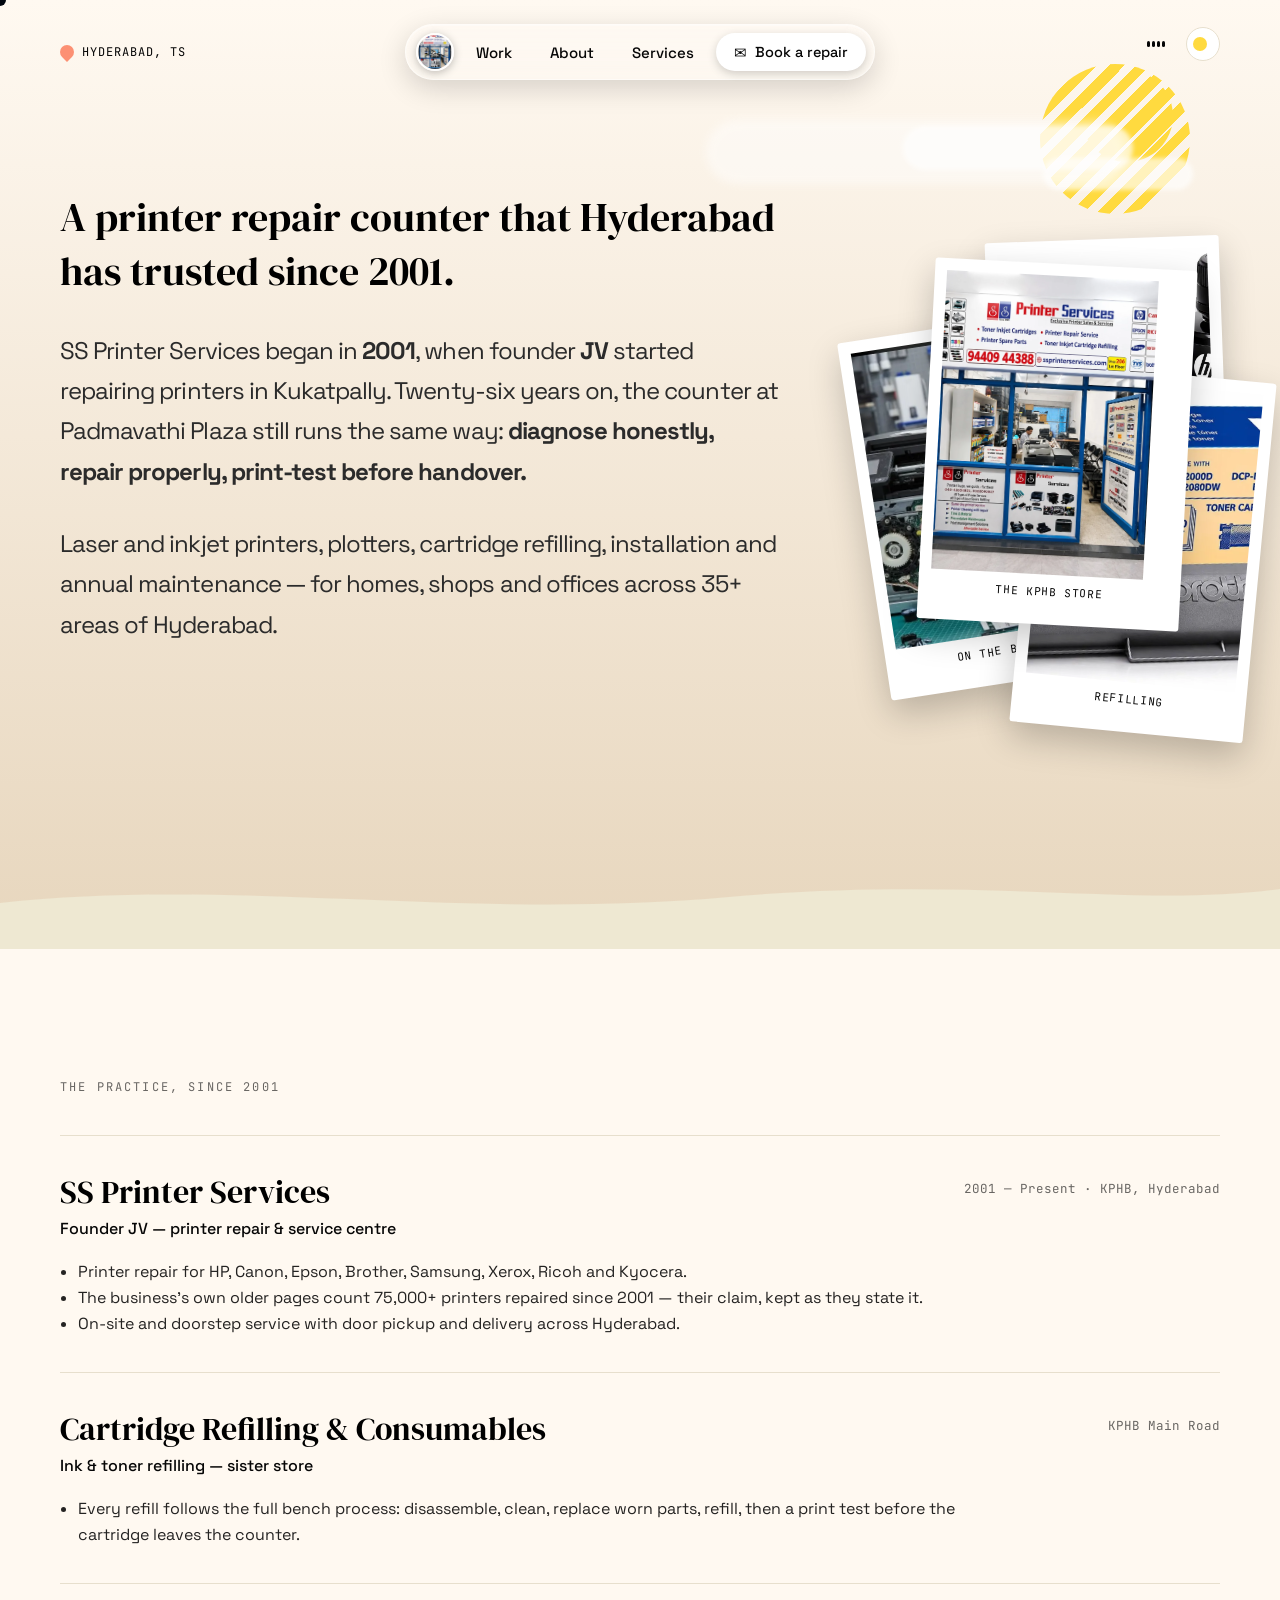
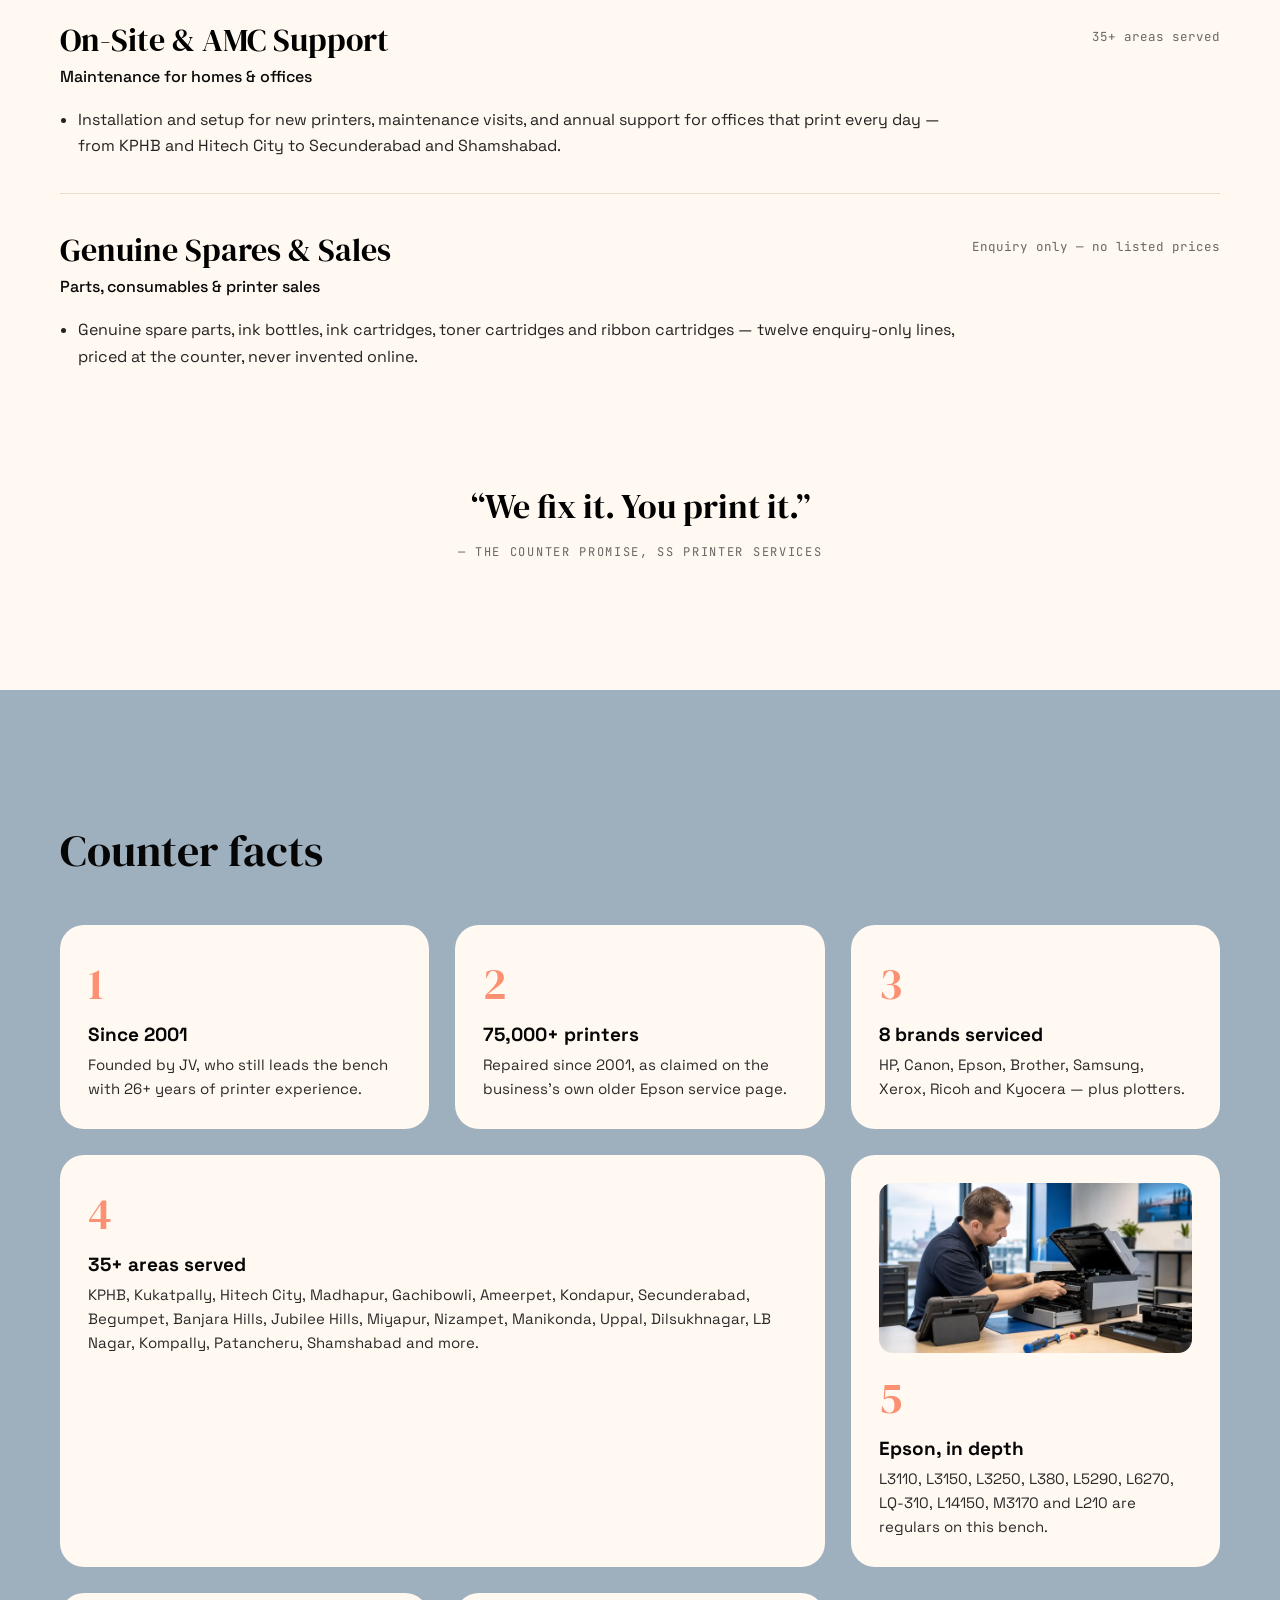
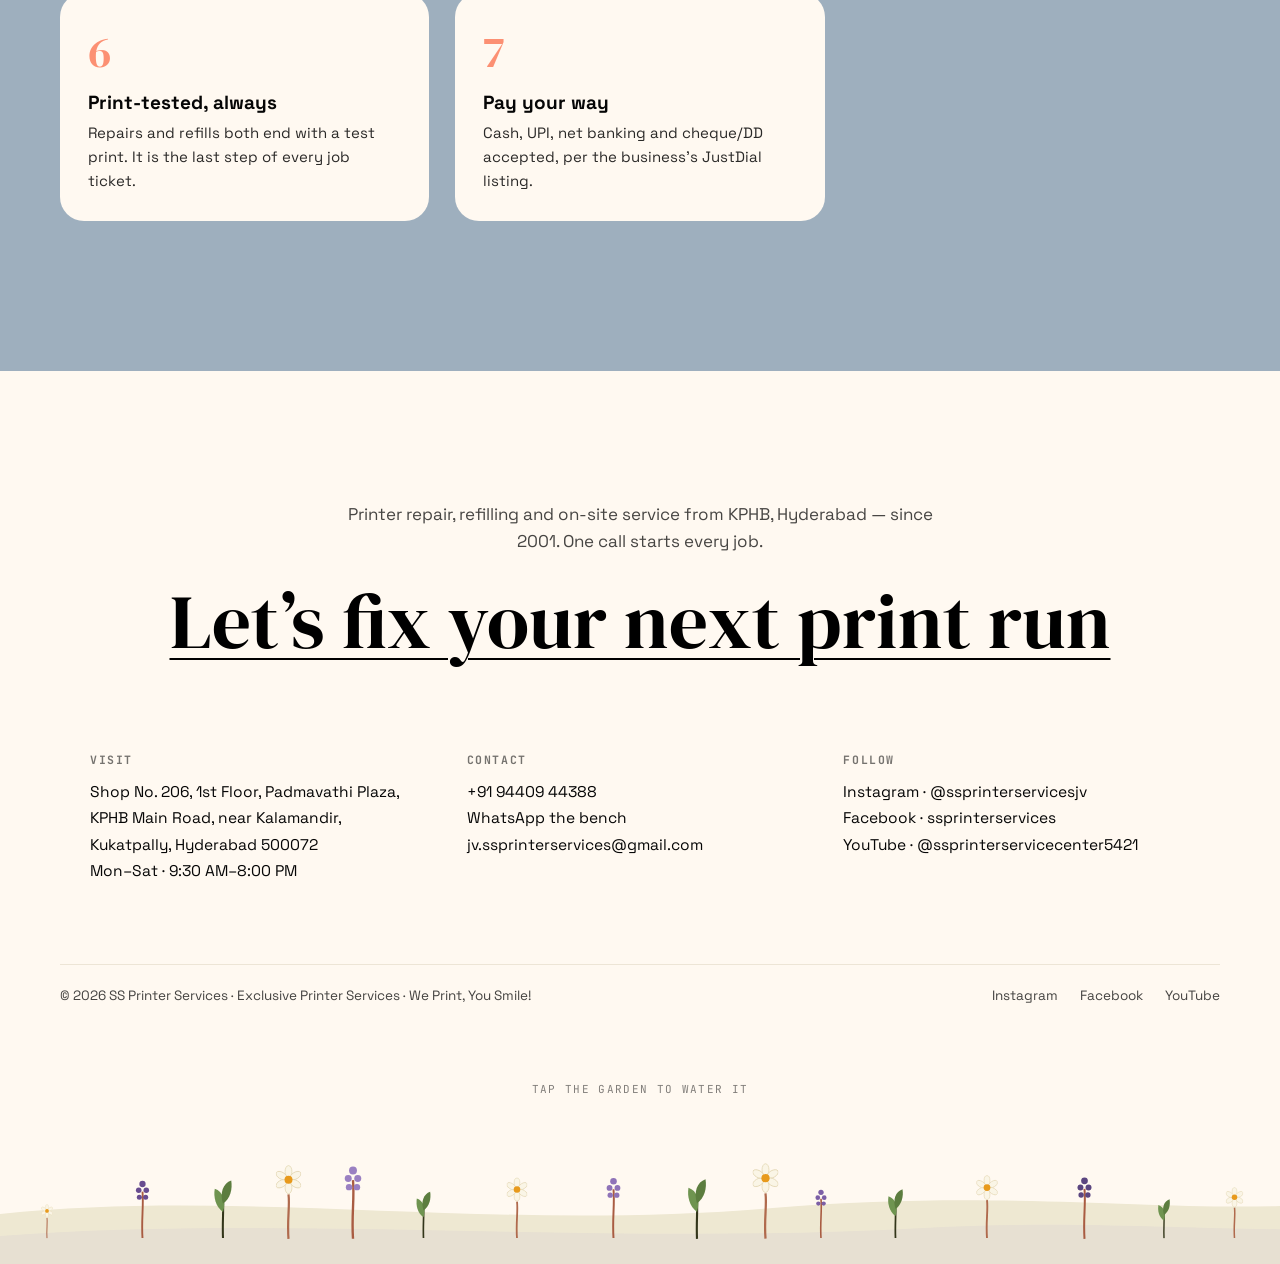
==== commit 4dba7bd7: "Fix round 1: CS snap-deck engine, hero geometry, nav pill, caption order, blue hero field, willow te" ====
--- a/about.html
+++ b/about.html
@@ -9,7 +9,7 @@
 <link rel="preconnect" href="https://fonts.googleapis.com">
 <link rel="preconnect" href="https://fonts.gstatic.com" crossorigin>
 <link href="https://fonts.googleapis.com/css2?family=DM+Serif+Display:ital@0;1&family=Figtree:wght@300;400;500&family=Inter:wght@300;400;700&family=Roboto:wght@500;800&family=Lato:wght@300;400;700&family=Space+Grotesk:wght@300;400;500;700&family=JetBrains+Mono:wght@400;500;700&family=Playfair+Display:ital,wght@1,400..600&family=Darker+Grotesque:wght@700&family=Bitter:ital@1&display=swap" rel="stylesheet">
-<link rel="stylesheet" href="css/site.css?v=1">
+<link rel="stylesheet" href="css/site.css?v=2">
 <script>
 /* Route shim + theme pre-paint (own code, SPEC §1.2/§1.7) */
 (function(){
@@ -68,14 +68,8 @@
 <!-- Nav (SPEC §1.7) -->
 <header id="nav">
   <div class="nav-side"><span class="pin" aria-hidden="true"></span> Hyderabad, TS</div>
-  <a class="nav-back" href="./" data-route="home">← All services</a>
-  <nav class="nav-pill" id="nav-pill" aria-label="Main">
-    <a class="nav-link" href="./" data-route="home">Work</a>
-    <a class="nav-link" href="about.html" data-route="about">About</a>
-    <a class="nav-link" href="playground.html" data-route="playground">Services</a>
-    <span class="avail"><span class="avail-dot"></span> Open Mon–Sat</span>
-    <a href="#contact" data-contact>Contact</a>
-  </nav>
+  <a class="nav-back" href="./" data-route="home">← Back</a>
+  <nav class="nav-pill" id="nav-pill" aria-label="Main"><span class="nav-avatar"><img src="assets/storefront.webp" alt=""></span><span class="nav-links"><a class="nav-link" href="./" data-route="home">Work</a><a class="nav-link" href="about.html" data-route="about">About</a><a class="nav-link" href="playground.html" data-route="playground">Services</a></span><span class="avail"><span class="avail-dot"></span> Open Mon–Sat</span><button class="nav-cta" data-contact><span class="env" aria-hidden="true">✉</span> Book a repair</button></nav>
   <div class="nav-tools">
     <button class="wave-btn" id="wave-btn" aria-label="Play or pause the service centre audio">
       <span class="bars"><i></i><i></i><i></i><i></i></span>
@@ -124,7 +118,10 @@
   </section>
 
   <!-- STORY / PROJECTS (SPEC §3.1) -->
+  <div class="plane-layer" id="plane-layer" aria-hidden="true"><svg class="trail" viewBox="0 0 1440 3021" preserveAspectRatio="none"><path id="trail-1" d="M120 120 C500 420 900 300 1180 760"/><path id="trail-2" d="M1180 1060 C900 1400 420 1330 240 1760"/><path id="trail-3" d="M240 2060 C600 2380 1050 2300 1240 2820"/></svg><div class="paper-plane" id="paper-plane"><svg viewBox="0 0 40 40"><path d="M4 22 L36 6 L24 34 L19 25 Z" fill="#060606"/></svg></div></div>
   <section class="projects" id="story">
+    <svg class="sky-band" viewBox="0 0 1440 471" preserveAspectRatio="none" aria-hidden="true"><path d="M0 318 C180 236 340 342 560 282 C780 222 900 322 1120 262 C1260 224 1360 262 1440 232 L1440 471 L0 471 Z" fill="#eee8d2" opacity="0.55"/><path d="M0 356 C220 282 420 372 680 312 C940 252 1100 352 1440 282 L1440 471 L0 471 Z" fill="#fff9f1"/></svg>
+    
     <div class="wrap">
       <div class="intro-copy" id="intro-copy">
         <p>Since 2001, our KPHB service centre has repaired printers and refilled cartridges for homes and offices across Hyderabad — laser, inkjet and plotters, diagnosed at the counter or at your door.</p>
@@ -196,12 +193,15 @@
         <div class="who"><div class="avatar" aria-hidden="true">J</div><div><div class="t-name">JustDial customer</div><div class="t-role">Review themes · JustDial</div></div></div>
       </article>
     </div>
+    <div class="t-land" aria-hidden="true"><svg viewBox="0 0 1440 120" preserveAspectRatio="none"><path d="M0 78 C240 52 480 92 760 70 C1040 48 1240 84 1440 62 L1440 120 L0 120 Z" fill="#e7e0d2"/><g stroke="#5c7d3f" stroke-width="3" fill="none" opacity="0.65"><path d="M120 84 q4 -22 -4 -34"/><path d="M132 84 q10 -18 22 -24"/><path d="M640 80 q4 -22 -4 -34"/><path d="M652 80 q10 -18 22 -24"/><path d="M1180 76 q4 -22 -4 -34"/><path d="M1192 76 q10 -18 22 -24"/></g></svg></div>
   </section>
 </main>
 
 <!-- ================= ABOUT VIEW (SPEC §3.2) ================= -->
 <div id="about-view" class="view" hidden>
   <section class="about-intro">
+    <div class="ai-sunclouds" aria-hidden="true"><span class="sun"></span><span class="cloud a"></span><span class="cloud b"></span></div>
+    
     <div class="ai-inner">
       <div>
         <h1 class="ai-heading">A printer repair counter that Hyderabad has trusted since 2001.</h1>
@@ -216,6 +216,7 @@
         <button class="pol-reset" id="pol-reset" aria-label="Reset photos">↺</button>
       </div>
     </div>
+    <div class="ai-land" aria-hidden="true"><svg viewBox="0 0 1440 110" preserveAspectRatio="none"><path d="M0 64 C260 38 520 82 820 58 C1100 36 1280 70 1440 50 L1440 110 L0 110 Z" fill="#eee8d2"/></svg></div>
   </section>
   <section class="about-exp">
     <div class="ae-inner">
@@ -277,9 +278,8 @@
       <button class="pgf-arrow next" id="pgf-next" aria-label="Next service">→</button>
     </div>
     <div class="pgf-cap" id="pgf-cap">
-      <div class="idx" id="cap-idx">01 / 08</div>
+      <div class="cap-top"><span class="idx" id="cap-idx">01 / 08</span><span class="tags" id="cap-tags"></span></div>
       <h2 id="cap-title"></h2>
-      <div class="tags" id="cap-tags"></div>
       <p id="cap-desc"></p>
     </div>
   </section>
@@ -628,6 +628,7 @@
     <span>© 2026 SS Printer Services · Exclusive Printer Services · We Print, You Smile!</span>
     <nav><a href="https://www.instagram.com/ssprinterservicesjv" target="_blank" rel="noopener">Instagram</a><a href="https://www.facebook.com/ssprinterservices" target="_blank" rel="noopener">Facebook</a><a href="https://www.youtube.com/@ssprinterservicecenter5421" target="_blank" rel="noopener">YouTube</a></nav>
   </div>
+  <div class="garden" id="garden"><span class="g-hint">Tap the garden to water it</span><svg class="g-land" viewBox="0 0 1440 120" preserveAspectRatio="none" aria-hidden="true"><path d="M0 70 C260 44 520 88 820 64 C1100 42 1280 76 1440 56 L1440 120 L0 120 Z" fill="#eee8d2"/><path d="M0 92 C300 70 640 102 980 84 C1180 74 1330 92 1440 82 L1440 120 L0 120 Z" fill="#e7e0d2"/></svg><div class="g-plants" id="g-plants"></div></div>
 </footer>
 
 <!-- Contact drawer -->
@@ -653,6 +654,6 @@
 </div>
 
 <audio id="audio" preload="none"><source src="assets/store-tour.mp3" type="audio/mpeg"></audio>
-<script src="js/site.js?v=1" defer></script>
+<script src="js/site.js?v=2" defer></script>
 </body>
 </html>
--- a/css/site.css
+++ b/css/site.css
@@ -72,15 +72,22 @@
 #nav>*{pointer-events:auto}
 .nav-side{font-family:var(--mono);font-size:12px;letter-spacing:.08em;text-transform:uppercase;display:flex;align-items:center;gap:8px;padding-top:20px;min-width:150px}
 .nav-side .pin{width:14px;height:14px;border-radius:50% 50% 50% 0;background:var(--c-coral);transform:rotate(-45deg);display:inline-block}
-.nav-back{display:none;text-decoration:none;font-family:var(--mono);font-size:12px;letter-spacing:.08em;text-transform:uppercase;padding-top:20px}
+.nav-back{display:none;text-decoration:none;font-family:var(--sans);font-size:15px;font-weight:500;letter-spacing:.01em;padding-top:18px}
 body.route-repair .nav-back,body.route-refilling .nav-back,body.route-onsite .nav-back,body.route-spares .nav-back{display:block}
 body.route-repair .nav-side,body.route-refilling .nav-side,body.route-onsite .nav-side,body.route-spares .nav-side{display:none}
-.nav-pill{height:56px;max-width:660px;margin:0 auto;display:flex;align-items:center;gap:60px;padding:0 28px;border-radius:9999px;background:rgba(255,255,255,0.2);border:1px solid rgba(255,255,255,0.5);backdrop-filter:blur(12px);-webkit-backdrop-filter:blur(12px);transition:gap .45s cubic-bezier(0.4,0,0.2,1)}
+.nav-pill{height:56px;max-width:660px;margin:0 auto;display:flex;align-items:center;gap:22px;padding:0 8px 0 10px;border-radius:9999px;background:rgba(255,255,255,0.2);border:1px solid rgba(255,255,255,0.5);backdrop-filter:blur(12px);-webkit-backdrop-filter:blur(12px);box-shadow:0 8px 28px rgba(6,6,6,0.16),inset 0 1px 0 rgba(255,255,255,0.35);transition:gap .45s cubic-bezier(0.4,0,0.2,1)}
 .nav-pill a{text-decoration:none;font-size:15px;font-weight:500;white-space:nowrap}
+.nav-avatar{width:38px;height:38px;flex:0 0 38px;border-radius:50%;overflow:hidden;border:2px solid rgba(255,255,255,0.85);box-shadow:0 2px 8px rgba(6,6,6,0.25)}
+.nav-avatar img{width:100%;height:100%;object-fit:cover}
+.nav-links{display:flex;align-items:center;gap:38px}
+.nav-cta{display:flex;align-items:center;gap:8px;background:#ffffff;color:#060606;font-size:14.5px;font-weight:500;white-space:nowrap;padding:10px 18px;border-radius:999px;box-shadow:0 3px 10px rgba(6,6,6,0.18);transition:transform .18s var(--ease-spring)}
+.nav-cta:hover{transform:scale(1.04)}
+.nav-cta .env{font-size:15px;line-height:1}
 .nav-pill .avail{display:none;align-items:center;gap:8px;font-size:13px;white-space:nowrap}
-.nav-pill.compact{gap:10px}
+.nav-pill.compact{gap:12px}
 .nav-pill.compact .avail{display:flex}
 .nav-pill.compact a.nav-link{display:none}
+.nav-pill.compact .nav-links{gap:0}
 .avail-dot{width:8px;height:8px;border-radius:50%;background:var(--c-coral);animation:avail-pulse 1.8s cubic-bezier(0.4,0,0.6,1) infinite}
 @keyframes avail-pulse{0%,100%{transform:scale(1);opacity:1}50%{transform:scale(1.5);opacity:.55}}
 .nav-tools{display:flex;gap:10px;align-items:center;min-width:150px;justify-content:flex-end}
@@ -109,8 +116,8 @@
 
 /* ---------- Hero (SPEC §3.1) ---------- */
 .hero{position:sticky;top:0;height:100vh;z-index:1;overflow:hidden;background:radial-gradient(ellipse 1000px 1340px at 68.65% 23.5%,var(--hero-from),var(--hero-to))}
-.hero-shader-img{position:absolute;inset:0;width:100%;height:100%;object-fit:cover}
-.hero::after{content:"";position:absolute;inset:0;background:linear-gradient(180deg,rgba(31,59,109,.34),rgba(87,136,179,.16) 45%,rgba(3,24,53,.30));pointer-events:none}
+.hero-shader-img{position:absolute;inset:0;width:100%;height:100%;object-fit:cover;opacity:.34;mix-blend-mode:luminosity}
+.hero::after{content:"";position:absolute;inset:0;background:radial-gradient(ellipse 1000px 1340px at 68.65% 23.5%,rgba(113,183,244,0.55),rgba(87,136,179,0.72) 78%),linear-gradient(180deg,rgba(113,183,244,.25),rgba(87,136,179,.35) 60%,rgba(3,24,53,.28));pointer-events:none;z-index:1}
 .hero-content{z-index:2}
 .hero-sky{position:absolute;inset:0 -10%;background-position:center 35%;mix-blend-mode:screen;opacity:.6;background:radial-gradient(ellipse 60% 34% at 30% 22%,#d6ebff,transparent 70%),radial-gradient(ellipse 46% 26% at 74% 14%,#fffbff,transparent 70%)}
 .hero-noise{position:absolute;inset:0;opacity:.10;background-image:radial-gradient(rgba(255,255,255,.5) 1px,transparent 1px);background-size:7px 7px;pointer-events:none}
@@ -123,13 +130,13 @@
 body.night .hero-cloud{opacity:.12}
 .hero-eyebrow{position:absolute;left:calc(50% - 459px);top:calc(50vh - 240px);font-family:var(--mono);font-size:14px;letter-spacing:1.4px;text-transform:uppercase;color:#ffffff}
 .hero-vlabel{position:absolute;left:calc(50% - 506px);top:50%;transform:rotate(-90deg) translateX(50%);transform-origin:left center;font-family:var(--mono);font-size:14px;letter-spacing:1.4px;text-transform:uppercase;color:#ffffff;white-space:nowrap}
-.hero-h1{position:absolute;left:calc(50% - 459px);top:calc(50vh - 215px);font-family:var(--serif);font-weight:400;font-size:156px;letter-spacing:3.1px;line-height:1.04;color:#ffffff}
+.hero-h1{position:absolute;left:calc(50% - 459px);top:calc(50vh - 215px);font-family:var(--serif);font-weight:400;font-size:156px;letter-spacing:3.1px;line-height:1.04;color:#fff9f1;text-shadow:0 2px 26px rgba(3,24,53,0.35)}
 .hero-h1 .roll{display:block;height:1.04em;overflow:hidden;margin-left:min(30vw,440px)}
 .hero-h1 .roll-track{display:block;transition:transform 560ms cubic-bezier(0.22,1.15,0.36,1)}
 .hero-h1 .roll-track span{display:block;height:1.04em}
 
 /* Recorder (SPEC §3.1) */
-.recorder{position:absolute;left:calc(50% - 229px);top:calc(50vh + 58px);transform:translate(-50%,-50%) scale(1.08);display:flex;align-items:center;padding:16px;gap:22px;border-radius:9999px;background:#dfdcd5;border:1px solid #c9c9c9;box-shadow:inset 0 1px 0 #f5f1ee,inset 0 -1px 0 #b8b7b2;cursor:pointer;max-width:calc(100vw - 24px)}
+.recorder{position:absolute;left:calc(50% - 229px);top:calc(50vh + 198px);transform:translate(-50%,-50%) scale(1.08);display:flex;align-items:center;padding:16px;gap:22px;border-radius:9999px;background:#dfdcd5;border:1px solid #c9c9c9;box-shadow:inset 0 1px 0 #f5f1ee,inset 0 -1px 0 #b8b7b2;cursor:pointer;max-width:calc(100vw - 24px)}
 .rec-disk{width:89px;height:89px;flex:0 0 89px;border-radius:50%;border:3px solid #373535;box-shadow:0 0 0 2px #62615e;background:conic-gradient(from 20deg,rgb(18,18,18),rgb(100,100,100),rgb(18,18,18),rgb(100,100,100),rgb(18,18,18));position:relative}
 .rec-disk::after{content:"";position:absolute;inset:32%;border-radius:50%;background:#dfdcd5;border:2px solid #373535}
 .recorder.playing .rec-disk{animation:disk-spin 1.8s linear infinite}
@@ -152,6 +159,14 @@
 
 /* ---------- Projects / story (SPEC §3.1) ---------- */
 .projects{position:relative;z-index:10;background:var(--bg-base);padding:317px 0 200px;overflow:clip}
+.sky-band{position:absolute;left:0;width:100%;aspect-ratio:1440/471;top:calc(200px - 32.71vw);pointer-events:none;z-index:0}
+.projects .wrap{position:relative;z-index:2}
+#home-view{position:relative}
+.plane-layer{position:absolute;left:0;width:100%;pointer-events:none;z-index:11}
+.plane-layer svg.trail{position:absolute;inset:0;width:100%;height:100%}
+.plane-layer svg.trail path{fill:none;stroke:var(--trail-stroke);stroke-width:1.4;stroke-dasharray:10 6;opacity:.55}
+.paper-plane{position:absolute;width:40px;height:40px;margin:-20px 0 0 -20px;opacity:0;will-change:left,top,transform}
+.paper-plane svg{width:100%;height:100%;display:block}
 .projects .wrap,.featured-work .wrap{max-width:1320px;margin:0 auto;padding:0 60px}
 .intro-copy p{font-family:'Inter',sans-serif;font-weight:300;font-size:28px;line-height:1.5;color:var(--text-title);max-width:900px}
 .intro-copy p+p{margin-top:34px}
@@ -189,9 +204,14 @@
 body.night .tile-overlay p{font-weight:300}
 
 /* ---------- Testimonials (SPEC §3.1) ---------- */
-.testimonials{position:relative;z-index:11;background:var(--surface-raised);padding:120px 0 160px;overflow:clip}
-.testimonials::before{content:"";position:absolute;inset:0;background-image:radial-gradient(rgba(0,0,0,.05) 1.5px,transparent 1.6px);background-size:auto 100%;opacity:.5;animation:willow-drift 12.5s ease-in-out infinite alternate;pointer-events:none}
-@keyframes willow-drift{from{transform:translateX(0)}to{transform:translateX(-26px)}}
+.testimonials{position:relative;z-index:11;background:var(--surface-raised);padding:120px 0 190px;overflow:clip}
+.testimonials::before{content:"";position:absolute;inset:-40px 0;background-image:url("data:image/svg+xml,%3Csvg xmlns='http://www.w3.org/2000/svg' width='260' height='260' viewBox='0 0 260 260'%3E%3Cg fill='none' stroke='%235c7d3f' stroke-width='2' opacity='0.30'%3E%3Cpath d='M40 250 C44 180 38 120 52 50'/%3E%3Cpath d='M52 130 C30 118 22 100 24 84 C42 88 52 104 52 130 Z' fill='%235c7d3f' stroke='none' opacity='0.5'/%3E%3Cpath d='M50 96 C70 84 78 66 76 50 C58 54 48 70 50 96 Z' fill='%236f9450' stroke='none' opacity='0.45'/%3E%3Cpath d='M180 256 C186 196 178 150 190 96'/%3E%3Cpath d='M190 176 C168 164 160 146 162 130 C180 134 190 150 190 176 Z' fill='%234a6b33' stroke='none' opacity='0.5'/%3E%3Cpath d='M188 140 C208 128 216 112 214 96 C196 100 186 116 188 140 Z' fill='%235c7d3f' stroke='none' opacity='0.4'/%3E%3C/g%3E%3C/svg%3E");background-size:260px auto;background-repeat:repeat;opacity:.55;animation:willow-drift 12.5s ease-in-out infinite alternate;pointer-events:none}
+.testimonials::after{content:"";position:absolute;inset:-40px 0;background-image:url("data:image/svg+xml,%3Csvg xmlns='http://www.w3.org/2000/svg' width='340' height='340' viewBox='0 0 340 340'%3E%3Cg fill='none' stroke='%2333361a' stroke-width='2' opacity='0.22'%3E%3Cpath d='M90 330 C96 250 88 190 104 110'/%3E%3Cpath d='M104 210 C78 196 68 172 72 152 C96 158 106 180 104 210 Z' fill='%2333361a' stroke='none' opacity='0.45'/%3E%3Cpath d='M250 336 C256 276 250 226 262 166'/%3E%3Cpath d='M262 246 C238 234 230 214 232 196 C254 200 264 218 262 246 Z' fill='%23454a24' stroke='none' opacity='0.4'/%3E%3C/g%3E%3C/svg%3E");background-size:340px auto;background-repeat:repeat;background-position:120px 60px;opacity:.5;animation:willow-breeze 7.5s ease-in-out infinite alternate;pointer-events:none}
+@keyframes willow-drift{from{transform:translateX(0) rotate(0deg)}to{transform:translateX(-26px) rotate(-0.6deg)}}
+@keyframes willow-breeze{from{transform:translateX(-14px)}to{transform:translateX(18px) rotate(0.5deg)}}
+.t-land{position:absolute;left:0;right:0;bottom:0;height:120px;pointer-events:none;z-index:0}
+.t-land svg{width:100%;height:100%;display:block}
+.testimonials .t-head,.testimonials .t-cards{position:relative;z-index:2}
 .t-head{text-align:center;position:relative}
 .t-eyebrow{font-family:'Inter',sans-serif;font-size:14px;letter-spacing:-0.04em;text-transform:uppercase;opacity:.65;color:var(--text-title)}
 .t-heading{font-family:'Inter',sans-serif;font-weight:400;font-size:40px;line-height:1.3576;letter-spacing:-0.04em;color:var(--text-title);margin-top:10px}
@@ -217,6 +237,16 @@
 .ft-credit{margin-top:80px;padding-top:22px;border-top:1px solid var(--toggle-border);display:flex;justify-content:space-between;gap:16px;flex-wrap:wrap;font-size:13.5px;opacity:.75}
 .ft-credit nav{display:flex;gap:22px}
 .ft-credit a{text-decoration:none}.ft-credit a:hover{text-decoration:underline}
+/* Footer garden (SPEC §1.7 — land + procedural plants, click-to-grow) */
+.garden{position:relative;margin:70px -60px -44px;height:190px;overflow:hidden;cursor:url("data:image/svg+xml,%3Csvg xmlns='http://www.w3.org/2000/svg' width='34' height='34' viewBox='0 0 34 34'%3E%3Ctext y='26' font-size='24'%3E%F0%9F%9A%BF%3C/text%3E%3C/svg%3E") 6 6,pointer;text-align:left}
+.garden .g-land{position:absolute;left:0;bottom:0;width:106%;height:120px}
+.g-plants{position:absolute;inset:0}
+.g-plant{position:absolute;bottom:26px;width:34px;margin-left:-17px;transform-origin:50% 100%;transform:scale(var(--gs,0.5));transition:transform .7s var(--ease-spring)}
+.g-plant svg{width:100%;height:auto;display:block;animation:g-sway var(--sway,5s) ease-in-out infinite alternate;transform-origin:50% 100%}
+@keyframes g-sway{from{transform:rotate(-2.4deg)}to{transform:rotate(2.4deg)}}
+.g-drop{position:absolute;width:5px;height:8px;border-radius:50% 50% 60% 60%;background:#71b7f4;pointer-events:none;z-index:3}
+.garden .g-hint{position:absolute;top:8px;left:50%;transform:translateX(-50%);font-family:var(--mono);font-size:11px;letter-spacing:.12em;text-transform:uppercase;opacity:.5;z-index:2;white-space:nowrap}
+@media (max-width:720px){.garden{margin:60px -24px -40px}}
 
 /* Contact drawer */
 .drawer{position:fixed;inset:0;z-index:9500;display:none}
@@ -244,7 +274,15 @@
 body.route-playground footer.site-footer{display:none}
 
 /* ---------- About (SPEC §3.2) ---------- */
-.about-intro{background:linear-gradient(180deg,#fff9f1,#e7d6bd);padding:190px 60px 130px;position:relative;overflow:clip}
+.about-intro{background:linear-gradient(180deg,#fff9f1,#e7d6bd);padding:190px 60px 170px;position:relative;overflow:clip}
+.ai-sunclouds{position:absolute;top:70px;right:6%;width:340px;height:130px;pointer-events:none;z-index:0}
+.ai-sunclouds .sun{position:absolute;right:30px;top:0;width:92px;aspect-ratio:1;border-radius:50%;background:repeating-linear-gradient(-45deg,var(--c-gold) 0 9px,transparent 9px 17px)}
+.ai-sunclouds .cloud{position:absolute;background:#ffffff;border-radius:999px;opacity:.65;filter:blur(2px)}
+.ai-sunclouds .cloud.a{width:230px;height:44px;top:56px;right:70px}
+.ai-sunclouds .cloud.b{width:150px;height:32px;top:88px;right:10px}
+.ai-land{position:absolute;left:0;right:0;bottom:0;height:110px;pointer-events:none;z-index:0}
+.ai-land svg{width:100%;height:100%;display:block}
+.ai-inner{position:relative;z-index:1}
 .about-intro::before{content:"";position:absolute;top:64px;right:7%;width:150px;aspect-ratio:1;border-radius:50%;background:repeating-linear-gradient(-45deg,var(--c-gold) 0 10px,transparent 10px 19px)}
 .about-intro::after{content:"";position:absolute;top:120px;right:12%;width:420px;height:64px;border-radius:999px;background:#ffffff;opacity:.45;filter:blur(4px)}
 body.night .about-intro{background:linear-gradient(180deg,#0a0a0f,#152f5d)}
@@ -300,13 +338,14 @@
 .pgf-card:not(.is-active){filter:brightness(.45) saturate(.75)}
 .pgf-open{position:absolute;right:12px;bottom:12px;z-index:3;font-family:var(--mono);font-size:10px;letter-spacing:.08em;background:rgba(0,0,0,.55);color:#ffffff;padding:7px 11px;border-radius:99px;opacity:0;transition:opacity .25s ease}
 .pgf-card.is-active:hover .pgf-open{opacity:1}
-.pgf-arrow{position:absolute;top:50%;transform:translateY(-50%);width:52px;height:52px;border-radius:50%;background:rgba(255,255,255,0.2);border:1px solid rgba(255,255,255,0.5);backdrop-filter:blur(6px);-webkit-backdrop-filter:blur(6px);z-index:120;font-size:20px;color:var(--text-contrast)}
+.pgf-arrow{position:absolute;top:50%;transform:translateY(-50%);width:52px;height:52px;border-radius:50%;background:rgba(255,255,255,0.55);border:1px solid rgba(255,255,255,0.85);backdrop-filter:blur(6px);-webkit-backdrop-filter:blur(6px);z-index:120;font-size:20px;color:#060606;box-shadow:0 6px 20px rgba(6,6,6,0.22)}
 .pgf-arrow.prev{left:clamp(10px,3vw,40px)}.pgf-arrow.next{right:clamp(10px,3vw,40px)}
 .pgf-arrow:active{transform:translateY(-50%) scale(.94)}
 .pgf-cap{min-height:152px;text-align:center;padding:6px 20px 0;transition:opacity .35s ease;max-width:640px}
 .pgf-cap.swap{opacity:0}
+.pgf-cap .cap-top{display:flex;align-items:center;justify-content:center;gap:16px;flex-wrap:wrap}
 .pgf-cap .idx{font-family:var(--mono);font-size:12px;letter-spacing:.2em;opacity:.6}
-.pgf-cap h2{font-family:var(--serif);font-weight:400;font-size:clamp(24px,4vw,40px);line-height:1.05;margin:8px 0}
+.pgf-cap h2{font-family:var(--serif);font-weight:400;font-size:clamp(24px,4vw,40px);line-height:1.05;margin:10px 0 0}
 .pgf-cap .tags{font-family:var(--mono);font-size:11px;letter-spacing:.1em;text-transform:uppercase;opacity:.65}
 .pgf-cap p{font-size:15px;line-height:1.55;opacity:.82;margin-top:8px;color:var(--text-title)}
 /* Brick grid (SPEC §4.3 — dead CSS in reference, built live here by Dinesh's order) */
@@ -348,12 +387,14 @@
 body.night .cs-band.dark{background:#fff9f1;color:#0b0b0b}
 .cs-wrap{max-width:var(--cs-max);margin:0 auto;padding:0 var(--cs-pad)}
 .cs-hero{padding:138px 0 0}
-.cs-hero-grid{display:grid;grid-template-columns:1fr 540px;gap:40px;align-items:start}
+.cs-hero .cs-wrap{max-width:none}
+.cs-hero-grid{display:grid;grid-template-columns:minmax(0,1fr) 540px;gap:40px;align-items:start;max-width:none;padding-bottom:60px}
 .cs-hero-h{font-family:var(--serif);font-weight:400;font-size:60px;line-height:1.13;letter-spacing:.02em}
-.cs-tagline{font-family:var(--serif);font-size:30px;margin-top:16px;opacity:.55}
-.cs-hero-intro{font-size:17px;line-height:1.6;max-width:560px;margin-top:22px;opacity:.92}
-.cs-hero-side .cs-meta{margin-top:120px}
-.cs-meta{display:grid;grid-template-columns:1fr 1fr;gap:44px 30px}
+.cs-tagline{font-family:var(--serif);font-style:italic;font-weight:400;font-size:34px;line-height:1.2;letter-spacing:.01em;margin-top:16px;color:rgba(11,11,11,0.6)}
+body.night .cs-band.cream .cs-tagline{color:rgba(255,249,233,0.7)}
+.cs-hero-intro{font-size:17px;line-height:1.6;max-width:560px;margin-top:32px;color:rgba(11,11,11,0.92)}
+.cs-hero-side .cs-meta{margin-top:6px}
+.cs-meta{display:grid;grid-template-columns:1fr 1fr;gap:40px 30px}
 .cs-meta dt{font-size:13px;text-transform:uppercase;letter-spacing:.06em;opacity:.55;margin-bottom:8px}
 .cs-meta dd{font-size:18px}
 .cs-hero-mock{height:100vh;height:100svh;margin-top:80px;overflow:hidden}
@@ -364,7 +405,7 @@
 .cs-band.dark .cs-ledger-num{color:#3c3c3c}
 .cs-ledger-eye{font-weight:500;font-size:12px;letter-spacing:.18em;text-transform:uppercase;color:#8f8a80;margin-bottom:14px}
 .cs-ledger-h{font-family:var(--serif);font-weight:400;font-size:52px;line-height:1.07}
-.cs-ledger-h i{color:var(--cs-coral)}
+.cs-ledger-h i,.cs-ledger-h em{font-style:italic}
 .cs-p{font-size:17px;line-height:1.65;max-width:940px;margin-top:26px;opacity:.92}
 .cs-band.dark .cs-p{color:rgba(255,249,233,0.85)}
 .cs-band.cream .cs-p{color:rgba(11,11,11,0.9)}
@@ -413,6 +454,15 @@
 .cs-pg-pill .rule{width:1px;height:11px;background:currentColor;opacity:.4}
 .cs-pager:hover .cs-pg-pill,.cs-pager:focus-within .cs-pg-pill{opacity:1}
 
+/* ---------- Case-study snap deck (SPEC §3.5, desktop >820px, motion OK) ---------- */
+.cs-deck{position:relative;height:100vh;height:100svh;overflow:hidden}
+.cs-slide{position:absolute;inset:0;overflow:hidden;visibility:hidden}
+.cs-slide.cv{box-shadow:-26px 0 60px rgba(0,0,0,0.16)}
+.cs-slide-inner{min-height:100%;will-change:transform}
+body.cs-deck-on{overflow:hidden}
+html.cs-static .cs-deck{height:auto;overflow:visible}
+html.cs-static .cs-slide{position:relative;visibility:visible!important;transform:none!important}
+
 /* Dot cursor (SPEC §1.7) */
 #dot-cursor{position:fixed;top:0;left:0;width:12px;height:12px;border-radius:50%;background:#ffffff;mix-blend-mode:difference;z-index:9900;pointer-events:none;transform:translate(-50%,-50%);transition:width .16s ease,height .16s ease;display:none}
 @media (hover:hover) and (pointer:fine){#dot-cursor{display:block}}
@@ -461,12 +511,15 @@
 }
 @media (max-width:640px){
   .hero{height:100svh}
-  .hero-h1{font-size:clamp(46px,14.5vw,120px);letter-spacing:0;line-height:1.0;top:calc(50vh - 190px)}
-  .hero-eyebrow{font-size:13px;top:calc(50vh - 218px)}
+  .hero-h1{font-size:clamp(46px,14.5vw,120px);letter-spacing:0;line-height:1.0;top:calc(50vh - 232px)}
+  .hero-eyebrow{font-size:13px;top:calc(50vh - 262px)}
   .hero-h1 .roll{margin-left:0}
-  .recorder{position:absolute;left:50%;top:auto;bottom:9vh;transform:translateX(-50%) scale(0.66)}
-  .nav-pill{gap:22px;padding:0 18px}
+  .recorder{position:absolute;left:50%;top:auto;bottom:7vh;transform:translateX(-50%) scale(0.66)}
+  .nav-pill{gap:12px;padding:0 6px 0 8px}
   .nav-pill a{font-size:14px}
+  .nav-avatar{width:32px;height:32px;flex-basis:32px}
+  .nav-cta{padding:8px 12px;font-size:13px}
+  .cs-tagline{font-size:26px}
   .burger{display:flex}
   .nav-pill a.nav-link{display:none}
   .cs-wrap{padding:0 22px}
@@ -481,6 +534,8 @@
 }
 @media (max-width:620px){
   .pgf-cap p{font-size:14px}
+  .pgf-arrow{width:44px;height:44px;font-size:17px}
+  .pgf-arrow.prev{left:clamp(10px,3vw,40px)}.pgf-arrow.next{right:clamp(10px,3vw,40px)}
 }
 @media (max-width:560px){
   .pg-grid{grid-template-columns:1fr}
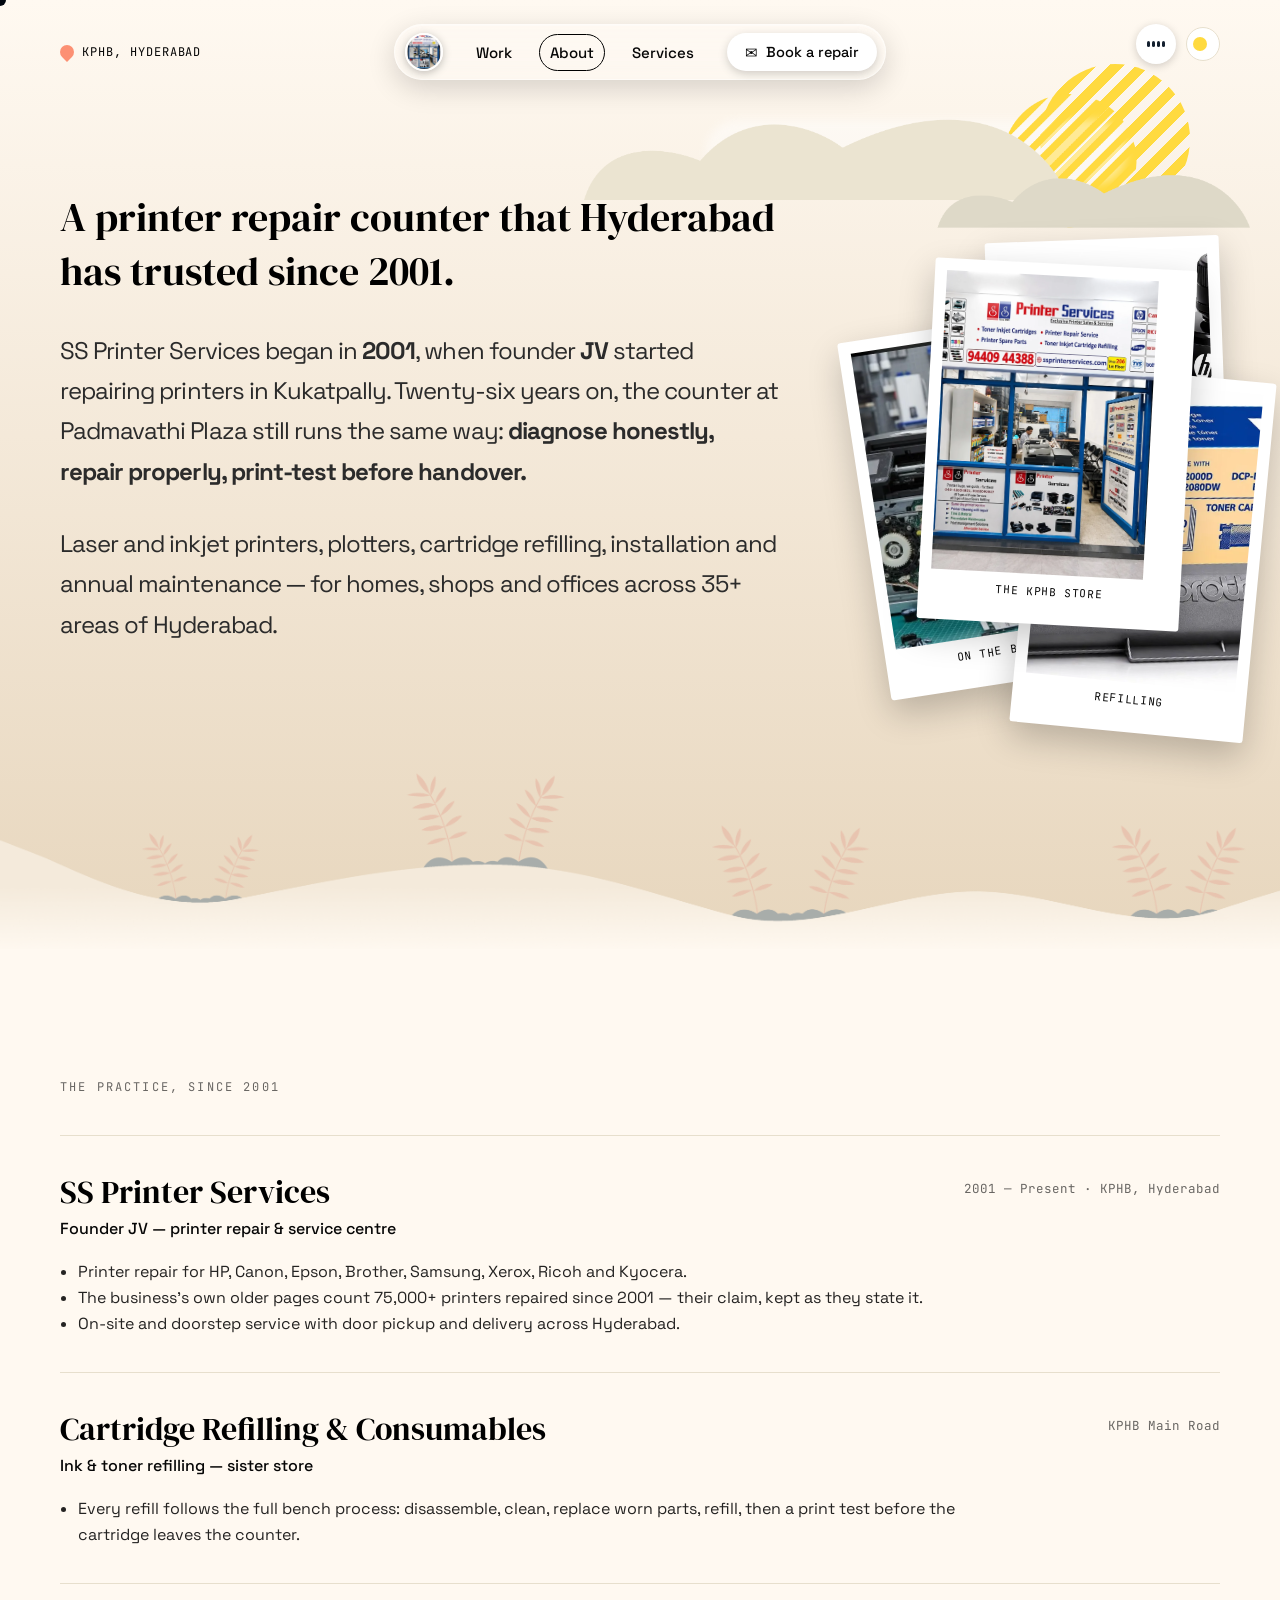
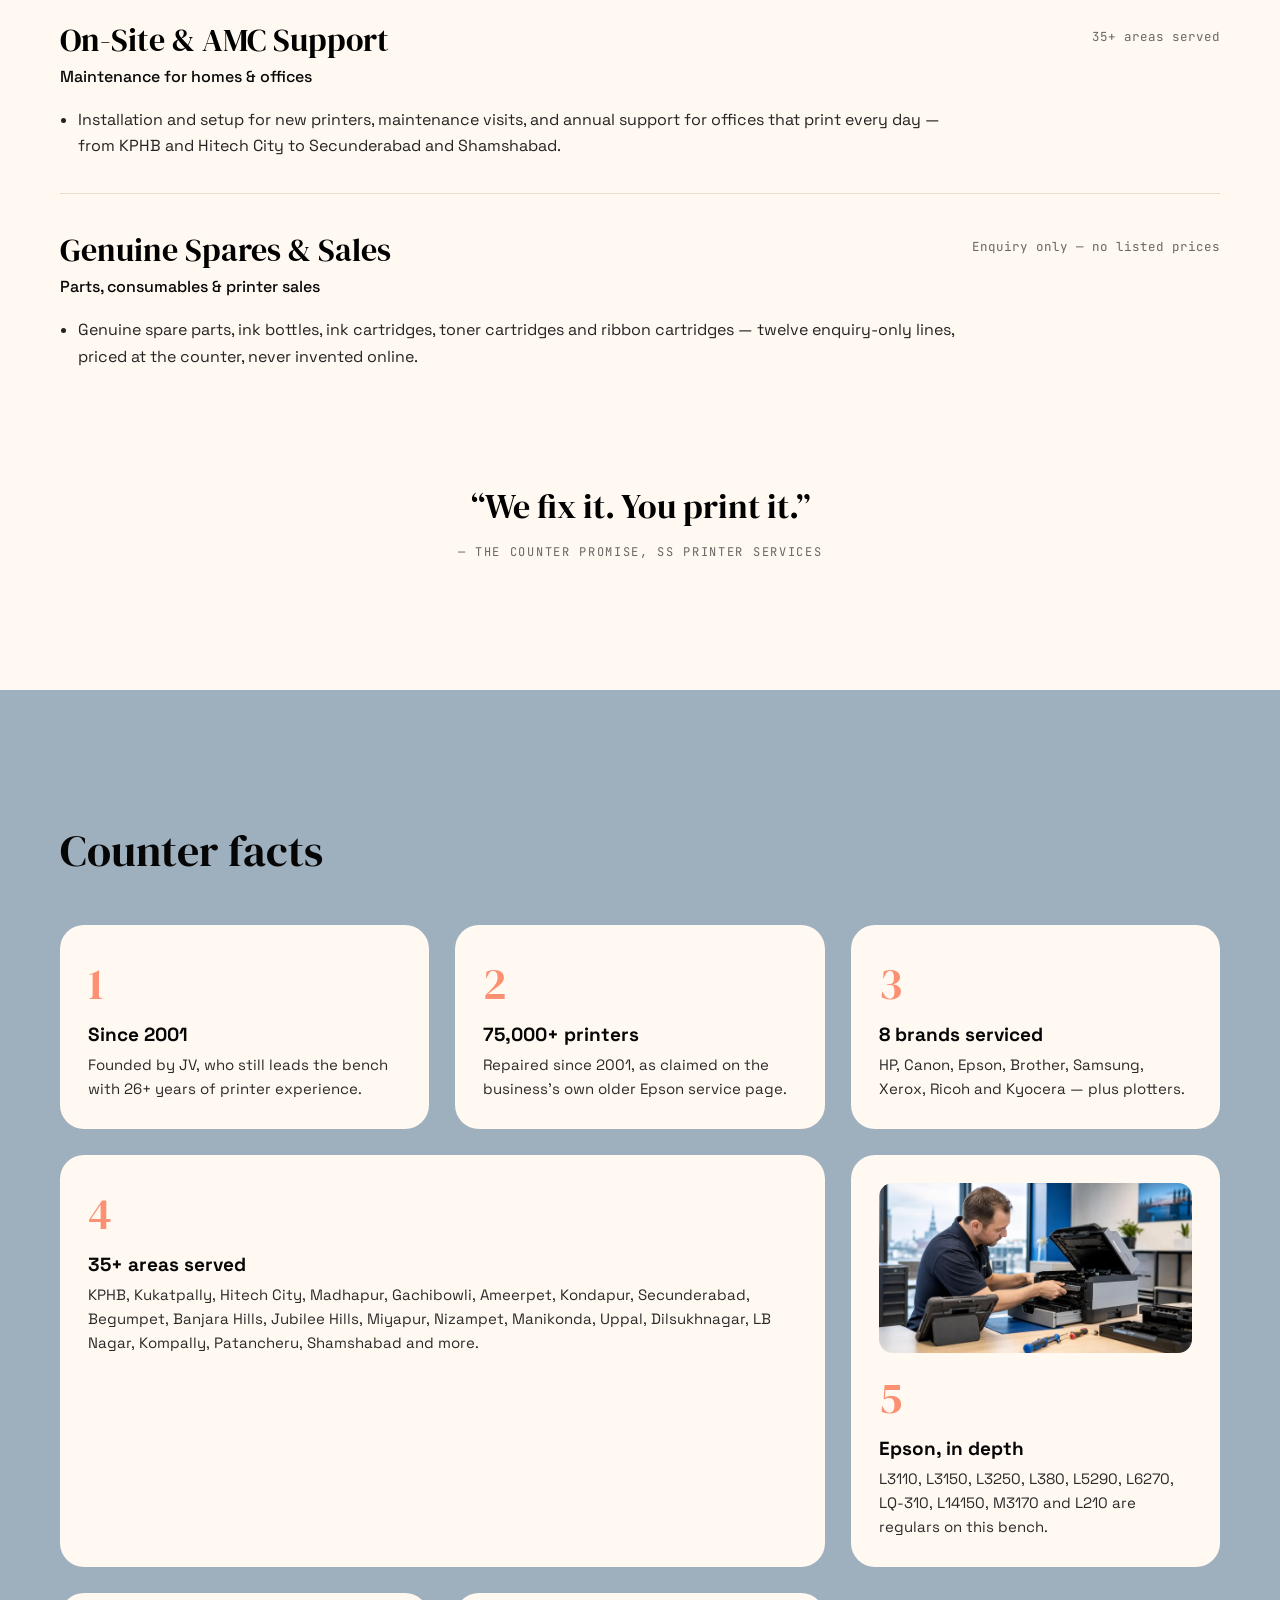
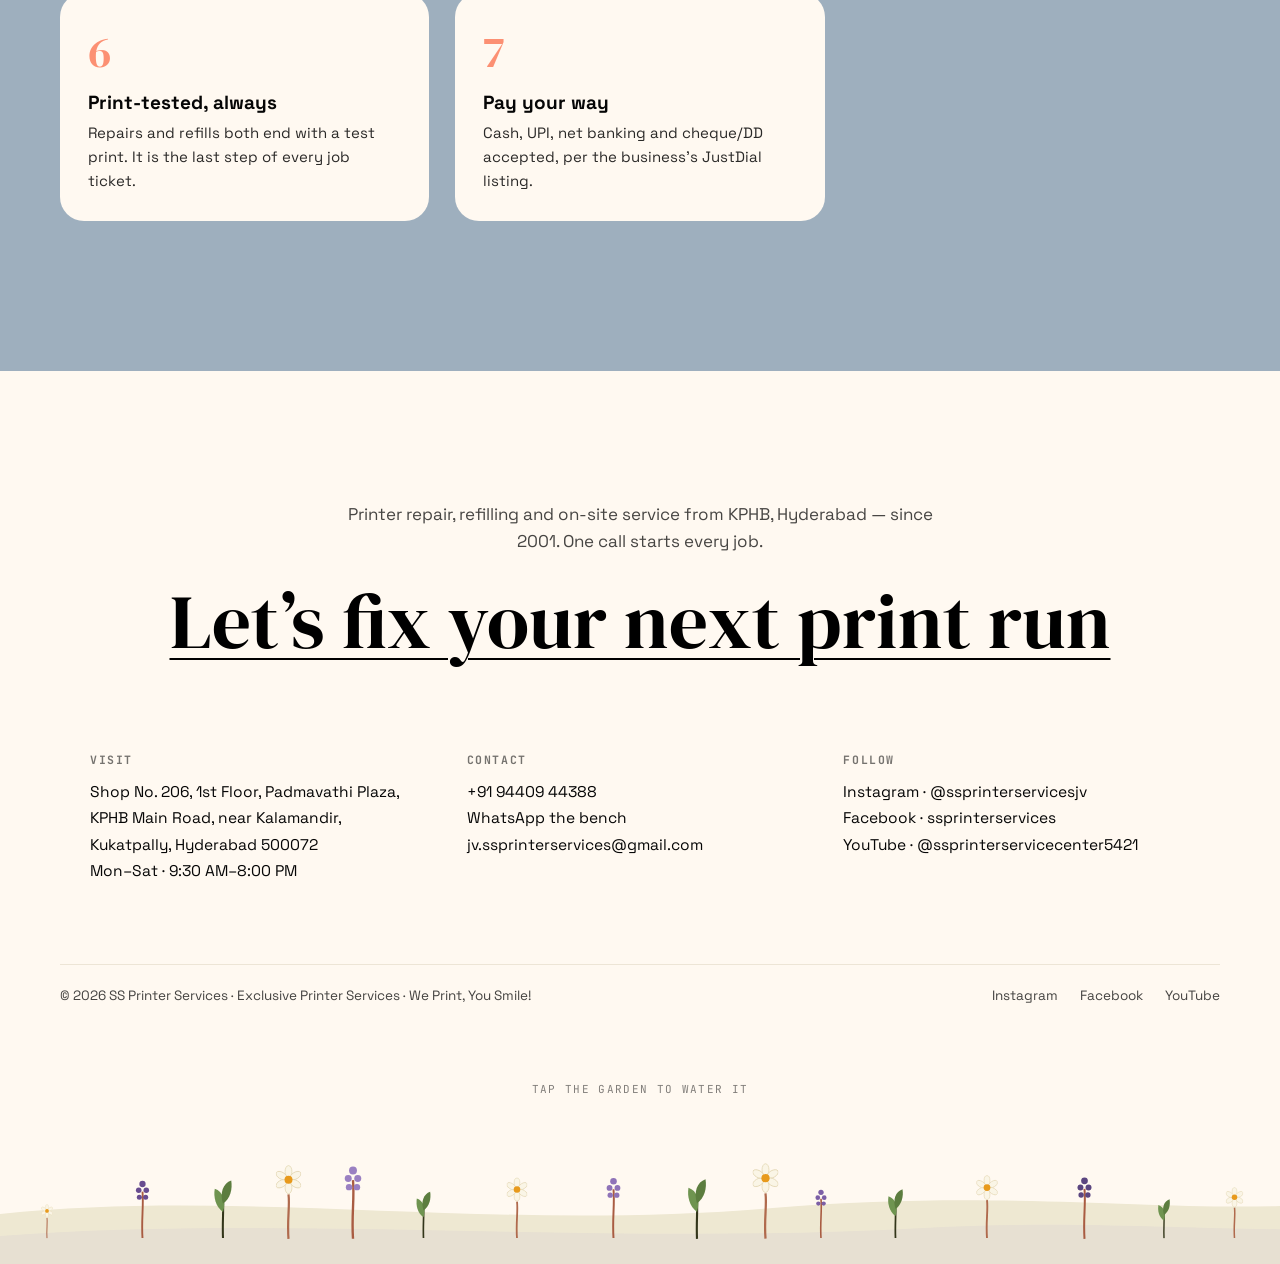
==== commit 56f927ed: "Fix round: exact reference hero background stack + full transition system - Hero: real reference bac" ====
--- a/about.html
+++ b/about.html
@@ -9,7 +9,7 @@
 <link rel="preconnect" href="https://fonts.googleapis.com">
 <link rel="preconnect" href="https://fonts.gstatic.com" crossorigin>
 <link href="https://fonts.googleapis.com/css2?family=DM+Serif+Display:ital@0;1&family=Figtree:wght@300;400;500&family=Inter:wght@300;400;700&family=Roboto:wght@500;800&family=Lato:wght@300;400;700&family=Space+Grotesk:wght@300;400;500;700&family=JetBrains+Mono:wght@400;500;700&family=Playfair+Display:ital,wght@1,400..600&family=Darker+Grotesque:wght@700&family=Bitter:ital@1&display=swap" rel="stylesheet">
-<link rel="stylesheet" href="css/site.css?v=2">
+<link rel="stylesheet" href="css/site.css?v=4">
 <script>
 /* Route shim + theme pre-paint (own code, SPEC §1.2/§1.7) */
 (function(){
@@ -67,7 +67,7 @@
 
 <!-- Nav (SPEC §1.7) -->
 <header id="nav">
-  <div class="nav-side"><span class="pin" aria-hidden="true"></span> Hyderabad, TS</div>
+  <div class="nav-side"><span class="pin" aria-hidden="true"></span> KPHB, Hyderabad</div>
   <a class="nav-back" href="./" data-route="home">← Back</a>
   <nav class="nav-pill" id="nav-pill" aria-label="Main"><span class="nav-avatar"><img src="assets/storefront.webp" alt=""></span><span class="nav-links"><a class="nav-link" href="./" data-route="home">Work</a><a class="nav-link" href="about.html" data-route="about">About</a><a class="nav-link" href="playground.html" data-route="playground">Services</a></span><span class="avail"><span class="avail-dot"></span> Open Mon–Sat</span><button class="nav-cta" data-contact><span class="env" aria-hidden="true">✉</span> Book a repair</button></nav>
   <div class="nav-tools">
@@ -88,16 +88,19 @@
 <main id="home-view">
   <!-- HERO (SPEC §3.1) -->
   <section class="hero" id="hero">
-    <img class="hero-shader-img" id="hero-img" src="assets/printer-collection.webp" alt="A collection of printers with ink and toner supplies at SS Printer Services" fetchpriority="high">
+    <img class="hero-shader-img" src="assets/bg/hero-shader.webp" alt="" aria-hidden="true" fetchpriority="high">
+    <img class="hero-shader-img hero-shader-night-img" src="assets/bg/hero-shader-night.webp" alt="" aria-hidden="true">
     <div class="hero-sky" aria-hidden="true"></div>
+      <div class="hero-stars" aria-hidden="true"></div>
+      <div class="hero-meteors" aria-hidden="true"></div>
     <div class="hero-noise" aria-hidden="true"></div>
     <div class="hero-content" id="hero-content">
-      <div class="hero-sun" aria-hidden="true"></div>
-      <div class="hero-cloud c1" aria-hidden="true"></div>
-      <div class="hero-cloud c2" aria-hidden="true"></div>
-      <p class="hero-eyebrow">Hello, we&rsquo;re SS Printer Services —</p>
-      <p class="hero-vlabel">Repair / Refill / Service</p>
-      <h1 class="hero-h1"><span>Printer</span><br>
+      <img class="sun-group" src="assets/bg/sun.svg" alt="" aria-hidden="true">
+        <div class="moon-group" aria-hidden="true"><div class="moon-glow"></div><img class="moon-disc" src="assets/bg/moon.svg" alt=""></div>
+      <img class="hero-cloud cloud-a" src="assets/bg/cloud.svg" alt="" aria-hidden="true">
+      <img class="hero-cloud cloud-b" src="assets/bg/cloud.svg" alt="" aria-hidden="true">
+      <p class="hero-eyebrow"><span class="dot" aria-hidden="true"></span>Hello, we&rsquo;re SS Printer Services —</p>
+      <h1 class="hero-h1"><p class="hero-vlabel">Repair / Refill / Service</p><span>Printer</span><br>
         <span class="roll" aria-label="repair, refills, setup, care"><span class="roll-track" id="roll-track"><span>Repair.</span><span>Refills.</span><span>Setup.</span><span>Care.</span><span>Repair.</span></span></span>
       </h1>
       <!-- Recorder / audio player (SPEC §3.1) -->
@@ -120,7 +123,7 @@
   <!-- STORY / PROJECTS (SPEC §3.1) -->
   <div class="plane-layer" id="plane-layer" aria-hidden="true"><svg class="trail" viewBox="0 0 1440 3021" preserveAspectRatio="none"><path id="trail-1" d="M120 120 C500 420 900 300 1180 760"/><path id="trail-2" d="M1180 1060 C900 1400 420 1330 240 1760"/><path id="trail-3" d="M240 2060 C600 2380 1050 2300 1240 2820"/></svg><div class="paper-plane" id="paper-plane"><svg viewBox="0 0 40 40"><path d="M4 22 L36 6 L24 34 L19 25 Z" fill="#060606"/></svg></div></div>
   <section class="projects" id="story">
-    <svg class="sky-band" viewBox="0 0 1440 471" preserveAspectRatio="none" aria-hidden="true"><path d="M0 318 C180 236 340 342 560 282 C780 222 900 322 1120 262 C1260 224 1360 262 1440 232 L1440 471 L0 471 Z" fill="#eee8d2" opacity="0.55"/><path d="M0 356 C220 282 420 372 680 312 C940 252 1100 352 1440 282 L1440 471 L0 471 Z" fill="#fff9f1"/></svg>
+    <div class="sky-band" aria-hidden="true"></div>
     
     <div class="wrap">
       <div class="intro-copy" id="intro-copy">
@@ -200,7 +203,7 @@
 <!-- ================= ABOUT VIEW (SPEC §3.2) ================= -->
 <div id="about-view" class="view" hidden>
   <section class="about-intro">
-    <div class="ai-sunclouds" aria-hidden="true"><span class="sun"></span><span class="cloud a"></span><span class="cloud b"></span></div>
+    <img class="ai-sunclouds" src="assets/bg/about-sun-clouds.png" alt="" aria-hidden="true">
     
     <div class="ai-inner">
       <div>
@@ -216,7 +219,7 @@
         <button class="pol-reset" id="pol-reset" aria-label="Reset photos">↺</button>
       </div>
     </div>
-    <div class="ai-land" aria-hidden="true"><svg viewBox="0 0 1440 110" preserveAspectRatio="none"><path d="M0 64 C260 38 520 82 820 58 C1100 36 1280 70 1440 50 L1440 110 L0 110 Z" fill="#eee8d2"/></svg></div>
+    <img class="ai-land" src="assets/bg/about-land.png" alt="" aria-hidden="true">
   </section>
   <section class="about-exp">
     <div class="ae-inner">
@@ -316,12 +319,7 @@
           <p class="cs-tagline">Dead printer in, printing printer out.</p>
           <p class="cs-hero-intro">Laser, inkjet and dot-matrix printers repaired at the KPHB bench — paper jams, print quality faults, board and sensor failures, and the errors that stop a workday cold.</p>
         </div>
-        <div class="cs-hero-side"><dl class="cs-meta">
-            <dt>Service</dt><dd>Printer repair</dd>
-            <dt>For</dt><dd>Homes, shops &amp; offices</dd>
-            <dt>Since</dt><dd>2001 · Founder JV</dd>
-            <dt>Coverage</dt><dd>Centre + on-site, Hyderabad</dd>
-          </dl></div>
+        <div class="cs-meta"><div><div class="cs-meta-k">Service</div><div class="cs-meta-v">Printer repair</div></div><div><div class="cs-meta-k">For</div><div class="cs-meta-v">Homes, shops &amp; offices</div></div><div><div class="cs-meta-k">Since</div><div class="cs-meta-v">2001 · Founder JV</div></div><div><div class="cs-meta-k">Coverage</div><div class="cs-meta-v">Centre + on-site, Hyderabad</div></div></div>
       </div>
     </div>
     <div class="cs-hero-mock"><img src="assets/workbench-1.webp" alt="Repair workbench at SS Printer Services"></div>
@@ -398,12 +396,7 @@
           <p class="cs-tagline">Faded cartridge in, full-density prints out.</p>
           <p class="cs-hero-intro">Ink and toner cartridge refilling done as a bench process, not a top-up — every cartridge is opened, cleaned and tested before it goes back into your printer.</p>
         </div>
-        <div class="cs-hero-side"><dl class="cs-meta">
-            <dt>Service</dt><dd>Cartridge refilling</dd>
-            <dt>For</dt><dd>Ink &amp; toner cartridges</dd>
-            <dt>Process</dt><dd>5-step bench refill</dd>
-            <dt>Coverage</dt><dd>KPHB centre + sister store</dd>
-          </dl></div>
+        <div class="cs-meta"><div><div class="cs-meta-k">Service</div><div class="cs-meta-v">Cartridge refilling</div></div><div><div class="cs-meta-k">For</div><div class="cs-meta-v">Ink &amp; toner cartridges</div></div><div><div class="cs-meta-k">Process</div><div class="cs-meta-v">5-step bench refill</div></div><div><div class="cs-meta-k">Coverage</div><div class="cs-meta-v">KPHB centre + sister store</div></div></div>
       </div>
     </div>
     <div class="cs-hero-mock"><img src="assets/product-6.webp" alt="Cartridges and refilling supplies"></div>
@@ -477,12 +470,7 @@
           <p class="cs-tagline">The bench, at your door.</p>
           <p class="cs-hero-intro">Doorstep printer repair, new-printer installation and setup, and maintenance support for offices that cannot afford a silent printer — across 35+ areas of Hyderabad.</p>
         </div>
-        <div class="cs-hero-side"><dl class="cs-meta">
-            <dt>Service</dt><dd>On-site repair &amp; AMC</dd>
-            <dt>For</dt><dd>Homes &amp; offices</dd>
-            <dt>Coverage</dt><dd>35+ areas, Hyderabad</dd>
-            <dt>Extras</dt><dd>Door pickup &amp; delivery</dd>
-          </dl></div>
+        <div class="cs-meta"><div><div class="cs-meta-k">Service</div><div class="cs-meta-v">On-site repair &amp; AMC</div></div><div><div class="cs-meta-k">For</div><div class="cs-meta-v">Homes &amp; offices</div></div><div><div class="cs-meta-k">Coverage</div><div class="cs-meta-v">35+ areas, Hyderabad</div></div><div><div class="cs-meta-k">Extras</div><div class="cs-meta-v">Door pickup &amp; delivery</div></div></div>
       </div>
     </div>
     <div class="cs-hero-mock"><video muted loop playsinline autoplay poster="assets/service-centre-poster.jpg" src="assets/service-centre.mp4" aria-label="Inside the SS Printer service centre"></video></div>
@@ -545,12 +533,7 @@
           <p class="cs-tagline">The right part, the right cartridge.</p>
           <p class="cs-hero-intro">Genuine spare parts and consumables for the printers we service — plus printer sales, all enquiry-based at the counter. We publish no prices, because the right part depends on your exact model.</p>
         </div>
-        <div class="cs-hero-side"><dl class="cs-meta">
-            <dt>Service</dt><dd>Spares &amp; consumables</dd>
-            <dt>Lines</dt><dd>12 enquiry-only products</dd>
-            <dt>Prices</dt><dd>At the counter — none listed</dd>
-            <dt>Coverage</dt><dd>KPHB store + delivery</dd>
-          </dl></div>
+        <div class="cs-meta"><div><div class="cs-meta-k">Service</div><div class="cs-meta-v">Spares &amp; consumables</div></div><div><div class="cs-meta-k">Lines</div><div class="cs-meta-v">12 enquiry-only products</div></div><div><div class="cs-meta-k">Prices</div><div class="cs-meta-v">At the counter — none listed</div></div><div><div class="cs-meta-k">Coverage</div><div class="cs-meta-v">KPHB store + delivery</div></div></div>
       </div>
     </div>
     <div class="cs-hero-mock"><img src="assets/toner-collection.webp" alt="CMYK laser toner cartridge collection"></div>
@@ -654,6 +637,6 @@
 </div>
 
 <audio id="audio" preload="none"><source src="assets/store-tour.mp3" type="audio/mpeg"></audio>
-<script src="js/site.js?v=2" defer></script>
+<script src="js/site.js?v=4" defer></script>
 </body>
 </html>
--- a/css/site.css
+++ b/css/site.css
@@ -79,7 +79,11 @@
 .nav-pill a{text-decoration:none;font-size:15px;font-weight:500;white-space:nowrap}
 .nav-avatar{width:38px;height:38px;flex:0 0 38px;border-radius:50%;overflow:hidden;border:2px solid rgba(255,255,255,0.85);box-shadow:0 2px 8px rgba(6,6,6,0.25)}
 .nav-avatar img{width:100%;height:100%;object-fit:cover}
-.nav-links{display:flex;align-items:center;gap:38px}
+.nav-links{display:flex;align-items:center;gap:16px}
+.nav-link{padding:8px 10px;border:1px solid transparent;border-radius:99px;transition:border-color .35s cubic-bezier(0.25,0.46,0.45,0.94)}
+.nav-link:hover{border-color:#000}
+body.route-home .nav-link[data-route="home"],body.route-about .nav-link[data-route="about"],body.route-playground .nav-link[data-route="playground"]{border-color:#000}
+body.night .nav-link:hover,body.night.route-home .nav-link[data-route="home"],body.night.route-about .nav-link[data-route="about"],body.night.route-playground .nav-link[data-route="playground"]{border-color:#fff}
 .nav-cta{display:flex;align-items:center;gap:8px;background:#ffffff;color:#060606;font-size:14.5px;font-weight:500;white-space:nowrap;padding:10px 18px;border-radius:999px;box-shadow:0 3px 10px rgba(6,6,6,0.18);transition:transform .18s var(--ease-spring)}
 .nav-cta:hover{transform:scale(1.04)}
 .nav-cta .env{font-size:15px;line-height:1}
@@ -91,7 +95,7 @@
 .avail-dot{width:8px;height:8px;border-radius:50%;background:var(--c-coral);animation:avail-pulse 1.8s cubic-bezier(0.4,0,0.6,1) infinite}
 @keyframes avail-pulse{0%,100%{transform:scale(1);opacity:1}50%{transform:scale(1.5);opacity:.55}}
 .nav-tools{display:flex;gap:10px;align-items:center;min-width:150px;justify-content:flex-end}
-.wave-btn{width:40px;height:40px;border-radius:50%;display:grid;place-items:center;gap:2px}
+.wave-btn{width:40px;height:40px;border-radius:50%;display:grid;place-items:center;gap:2px;background:#ffffff;color:#14202f;box-shadow:0 2px 8px rgba(6,6,6,0.18)}
 .wave-btn .bars{display:flex;gap:2.5px;align-items:center;height:16px}
 .wave-btn .bars i{width:2.5px;height:6px;background:currentColor;border-radius:2px;display:block}
 .wave-btn.playing .bars i{animation:nav-wave-travel 1.15s linear infinite}
@@ -109,6 +113,15 @@
 #nav.menu-open .mobile-menu .mm-foot{font-family:var(--mono);font-size:12px;letter-spacing:.1em;text-transform:uppercase;opacity:.6;margin-top:20px}
 #nav.nav-on-dark{color:#fff9ea}
 #nav.nav-on-light{color:var(--c-ink)}
+#nav.nav-on-dark .nav-side{color:#ffffff}
+#nav.nav-on-dark .nav-side .pin{background:#ffffff}
+#nav.nav-on-dark .nav-back{color:#ffffff}
+
+/* ---------- Route hero transition (SPEC §1.2: expand 440 / settle 620) ---------- */
+.rt-hero{position:fixed;left:0;top:0;width:100vw;height:100vh;z-index:90;transform-origin:0 0;overflow:hidden;pointer-events:none;will-change:transform,clip-path;backface-visibility:hidden}
+.rt-hero .cs-hero-mock{width:100%;height:100%;aspect-ratio:auto;margin:0;max-height:none}
+.rt-settling .cs-hero .cs-hero-mock{visibility:hidden}
+.rt-settling .cs-hero .cs-hero-grid{opacity:0}
 
 /* ---------- Reveal utility (SPEC §1.7) ---------- */
 .reveal{opacity:0;transform:translateY(26px);transition:opacity .85s var(--ease-house),transform .85s var(--ease-house);transition-delay:var(--reveal-delay,0s)}
@@ -116,33 +129,50 @@
 
 /* ---------- Hero (SPEC §3.1) ---------- */
 .hero{position:sticky;top:0;height:100vh;z-index:1;overflow:hidden;background:radial-gradient(ellipse 1000px 1340px at 68.65% 23.5%,var(--hero-from),var(--hero-to))}
-.hero-shader-img{position:absolute;inset:0;width:100%;height:100%;object-fit:cover;opacity:.34;mix-blend-mode:luminosity}
-.hero::after{content:"";position:absolute;inset:0;background:radial-gradient(ellipse 1000px 1340px at 68.65% 23.5%,rgba(113,183,244,0.55),rgba(87,136,179,0.72) 78%),linear-gradient(180deg,rgba(113,183,244,.25),rgba(87,136,179,.35) 60%,rgba(3,24,53,.28));pointer-events:none;z-index:1}
+.hero-shader-img{position:absolute;inset:0;width:100%;height:100%;object-fit:cover;z-index:0}
+.hero-shader-night-img{opacity:0;transition:opacity .45s ease}
+body.night .hero-shader-night-img{opacity:1}
 .hero-content{z-index:2}
-.hero-sky{position:absolute;inset:0 -10%;background-position:center 35%;mix-blend-mode:screen;opacity:.6;background:radial-gradient(ellipse 60% 34% at 30% 22%,#d6ebff,transparent 70%),radial-gradient(ellipse 46% 26% at 74% 14%,#fffbff,transparent 70%)}
-.hero-noise{position:absolute;inset:0;opacity:.10;background-image:radial-gradient(rgba(255,255,255,.5) 1px,transparent 1px);background-size:7px 7px;pointer-events:none}
+.hero-sky{position:absolute;inset:0 -10%;background:url(../assets/bg/hero-sky-day.webp) center 35%/cover no-repeat;mix-blend-mode:screen;opacity:.6;z-index:0}
+body.night .hero-sky{display:none}
+.hero-stars{position:absolute;inset:0;background:url(../assets/bg/hero-stars-tile.webp) repeat;background-size:700px 700px;mix-blend-mode:screen;opacity:0;z-index:0;pointer-events:none}
+body.night .hero-stars{opacity:1}
+.hero-noise{position:absolute;inset:0;opacity:.10;background-image:url(../assets/bg/imgNoiseTexture.png);background-size:2048px 2048px;pointer-events:none;z-index:0}
+body.night .hero-noise{background-size:1024px 1024px}
+.hero-meteors{position:absolute;inset:0;overflow:hidden;z-index:0;pointer-events:none}
+.hero-meteor{display:none;position:absolute;left:0;top:var(--m-top,12%);width:var(--m-len,200px);height:2.5px;border-radius:999px;transform-origin:0 50%;opacity:0;background:linear-gradient(90deg,rgba(165,202,246,0) 0%,rgba(214,235,255,.55) 55%,rgba(255,251,255,1) 100%);box-shadow:0 0 12px 2px rgba(178,211,248,.45)}
+body.night .hero-meteor{display:block}
+@keyframes hero-meteor-fly{0%{opacity:0;transform:rotate(var(--m-angle,14deg)) translateX(calc(-1 * var(--m-len,200px)))}10%{opacity:1}72%{opacity:1}100%{opacity:0;transform:rotate(var(--m-angle,14deg)) translateX(var(--m-travel,1600px))}}
 .hero-content{position:absolute;inset:0;--sun-w:clamp(300px,48vw,725.138px)}
-.hero-sun{position:absolute;width:calc(var(--sun-w)*.33);aspect-ratio:1;border-radius:50%;background:repeating-linear-gradient(-45deg,var(--c-gold) 0 13px,transparent 13px 25px);top:calc(var(--sun-w)*.03);right:calc(var(--sun-w)*.07)}
-body.night .hero-sun{background:#ffffff;opacity:.28;filter:blur(2px)}
-.hero-cloud{position:absolute;background:#ffffff;border-radius:999px;opacity:.38;filter:blur(3px)}
-.hero-cloud.c1{width:calc(var(--sun-w)*.723655);height:calc(var(--sun-w)*.09);top:9%;right:4%}
-.hero-cloud.c2{width:calc(var(--sun-w)*.384752);height:calc(var(--sun-w)*.06);top:21%;right:20%}
-body.night .hero-cloud{opacity:.12}
-.hero-eyebrow{position:absolute;left:calc(50% - 459px);top:calc(50vh - 240px);font-family:var(--mono);font-size:14px;letter-spacing:1.4px;text-transform:uppercase;color:#ffffff}
-.hero-vlabel{position:absolute;left:calc(50% - 506px);top:50%;transform:rotate(-90deg) translateX(50%);transform-origin:left center;font-family:var(--mono);font-size:14px;letter-spacing:1.4px;text-transform:uppercase;color:#ffffff;white-space:nowrap}
-.hero-h1{position:absolute;left:calc(50% - 459px);top:calc(50vh - 215px);font-family:var(--serif);font-weight:400;font-size:156px;letter-spacing:3.1px;line-height:1.04;color:#fff9f1;text-shadow:0 2px 26px rgba(3,24,53,0.35)}
-.hero-h1 .roll{display:block;height:1.04em;overflow:hidden;margin-left:min(30vw,440px)}
+.sun-group{position:absolute;width:var(--sun-w);height:auto;top:calc(var(--sun-w)*-.256087);right:calc(var(--sun-w)*-.171192);pointer-events:none;z-index:2}
+body.night .sun-group{display:none}
+.moon-group{display:none;position:absolute;inset:0;pointer-events:none;z-index:2}
+body.night .moon-group{display:block}
+.moon-glow{position:absolute;top:calc(var(--sun-w)*-.037579);right:calc(var(--sun-w)*.039441);width:calc(var(--sun-w)*.576911);height:calc(var(--sun-w)*.576911);border-radius:50%;background:rgba(255,255,255,.45);filter:blur(calc(var(--sun-w)*.105773))}
+.moon-disc{position:absolute;top:calc(var(--sun-w)*.116668);right:calc(var(--sun-w)*.193702);width:calc(var(--sun-w)*.268405);height:calc(var(--sun-w)*.268405)}
+body.night .hero-sun::after{background:repeating-linear-gradient(-45deg,#ffffff 0 13px,transparent 13px 25px)}
+.hero-cloud{position:absolute;height:auto;pointer-events:none;z-index:1}
+.hero-cloud.cloud-a{width:calc(var(--sun-w)*.723655);right:calc(var(--sun-w)*-.466696);top:calc(var(--sun-w)*.264775)}
+.hero-cloud.cloud-b{width:calc(var(--sun-w)*.384752);right:calc(var(--sun-w)*.406185);top:calc(var(--sun-w)*.238576)}
+body.night .hero-cloud{filter:brightness(0);opacity:.5}
+body.night .hero-cloud{filter:brightness(0);opacity:.5}
+@media (max-width:640px){.sun-group,.hero-cloud,.moon-group{transform:translateY(70px)}}
+.hero-eyebrow{position:absolute;left:calc(50% - 459px);top:calc(50vh - 240px);display:flex;align-items:center;gap:8px;font-family:var(--mono);font-size:14px;letter-spacing:1.4px;text-transform:uppercase;color:#ffffff}
+.hero-eyebrow .dot{width:10.49px;height:10.49px;border-radius:50%;background:#FFDA3F;flex:0 0 auto}
+.hero-vlabel{position:absolute;left:-47px;top:166px;transform:translate(-50%,-50%) rotate(-90deg);font-family:var(--mono);font-size:14px;letter-spacing:1.4px;text-transform:uppercase;color:#ffffff;white-space:nowrap}
+.hero-h1{position:absolute;left:calc(50% - 459px);top:calc(50vh - 232px);font-family:var(--serif);font-weight:400;font-size:156px;letter-spacing:3.1px;line-height:1.04;color:#fff9f1}
+.hero-h1 .roll{position:absolute;left:505px;top:198px;height:1.2em;line-height:1.2;overflow:hidden;white-space:nowrap}
 .hero-h1 .roll-track{display:block;transition:transform 560ms cubic-bezier(0.22,1.15,0.36,1)}
-.hero-h1 .roll-track span{display:block;height:1.04em}
+.hero-h1 .roll-track span{display:block;height:1.2em;line-height:1.2}
 
 /* Recorder (SPEC §3.1) */
-.recorder{position:absolute;left:calc(50% - 229px);top:calc(50vh + 198px);transform:translate(-50%,-50%) scale(1.08);display:flex;align-items:center;padding:16px;gap:22px;border-radius:9999px;background:#dfdcd5;border:1px solid #c9c9c9;box-shadow:inset 0 1px 0 #f5f1ee,inset 0 -1px 0 #b8b7b2;cursor:pointer;max-width:calc(100vw - 24px)}
+.recorder{position:absolute;left:calc(50% - 229px);top:calc(50vh + 58px);transform:translate(-50%,-50%) scale(1.08);display:flex;align-items:flex-start;padding:16px;gap:22px;border-radius:9999px;background:#dfdcd5;border:1px solid #c9c9c9;box-shadow:0 11px 9.6px rgba(0,0,0,.25);cursor:pointer;max-width:calc(100vw - 24px)}
 .rec-disk{width:89px;height:89px;flex:0 0 89px;border-radius:50%;border:3px solid #373535;box-shadow:0 0 0 2px #62615e;background:conic-gradient(from 20deg,rgb(18,18,18),rgb(100,100,100),rgb(18,18,18),rgb(100,100,100),rgb(18,18,18));position:relative}
 .rec-disk::after{content:"";position:absolute;inset:32%;border-radius:50%;background:#dfdcd5;border:2px solid #373535}
 .recorder.playing .rec-disk{animation:disk-spin 1.8s linear infinite}
 @keyframes disk-spin{to{transform:rotate(360deg)}}
 .rec-center{min-width:210px}
-.rec-title{font-size:15px;font-weight:500;color:#060606;margin-bottom:8px;white-space:nowrap}
+.rec-title{font-family:var(--mono);font-size:13.5px;font-weight:400;color:#060606;margin-bottom:8px;white-space:nowrap}
 .rec-slider{position:relative;height:23.45px}
 .rec-track{position:absolute;left:0;right:0;top:5.58px;height:12.29px;border-radius:99px;background:#686360;overflow:hidden}
 .rec-fill{height:100%;width:0;background:var(--c-gold)}
@@ -158,8 +188,9 @@
 .recorder.playing .rec-play .pause{display:flex}
 
 /* ---------- Projects / story (SPEC §3.1) ---------- */
-.projects{position:relative;z-index:10;background:var(--bg-base);padding:317px 0 200px;overflow:clip}
-.sky-band{position:absolute;left:0;width:100%;aspect-ratio:1440/471;top:calc(200px - 32.71vw);pointer-events:none;z-index:0}
+.projects{position:relative;z-index:10;background:var(--bg-base);padding:317px 0 200px}
+.sky-band{position:absolute;left:0;width:100%;aspect-ratio:1440/471;top:calc(200px - 32.71vw);pointer-events:none;z-index:0;background:url(../assets/bg/sky-band.svg) center/100% 100% no-repeat}
+body.night .sky-band{background-image:url(../assets/bg/sky-band-night.svg)}
 .projects .wrap{position:relative;z-index:2}
 #home-view{position:relative}
 .plane-layer{position:absolute;left:0;width:100%;pointer-events:none;z-index:11}
@@ -275,13 +306,10 @@
 
 /* ---------- About (SPEC §3.2) ---------- */
 .about-intro{background:linear-gradient(180deg,#fff9f1,#e7d6bd);padding:190px 60px 170px;position:relative;overflow:clip}
-.ai-sunclouds{position:absolute;top:70px;right:6%;width:340px;height:130px;pointer-events:none;z-index:0}
-.ai-sunclouds .sun{position:absolute;right:30px;top:0;width:92px;aspect-ratio:1;border-radius:50%;background:repeating-linear-gradient(-45deg,var(--c-gold) 0 9px,transparent 9px 17px)}
-.ai-sunclouds .cloud{position:absolute;background:#ffffff;border-radius:999px;opacity:.65;filter:blur(2px)}
-.ai-sunclouds .cloud.a{width:230px;height:44px;top:56px;right:70px}
-.ai-sunclouds .cloud.b{width:150px;height:32px;top:88px;right:10px}
-.ai-land{position:absolute;left:0;right:0;bottom:0;height:110px;pointer-events:none;z-index:0}
-.ai-land svg{width:100%;height:100%;display:block}
+.ai-sunclouds{position:absolute;top:93.6px;right:30px;width:min(697px,52vw);height:auto;pointer-events:none;z-index:1}
+body.night .ai-sunclouds{content:url(../assets/bg/about-sun-clouds-night.png)}
+.ai-land{position:absolute;left:50%;transform:translateX(-50%);bottom:0;width:max(1100px,150vw);height:auto;pointer-events:none;z-index:0}
+body.night .ai-land{content:url(../assets/bg/about-land-night.png)}
 .ai-inner{position:relative;z-index:1}
 .about-intro::before{content:"";position:absolute;top:64px;right:7%;width:150px;aspect-ratio:1;border-radius:50%;background:repeating-linear-gradient(-45deg,var(--c-gold) 0 10px,transparent 10px 19px)}
 .about-intro::after{content:"";position:absolute;top:120px;right:12%;width:420px;height:64px;border-radius:999px;background:#ffffff;opacity:.45;filter:blur(4px)}
@@ -347,7 +375,7 @@
 .pgf-cap .idx{font-family:var(--mono);font-size:12px;letter-spacing:.2em;opacity:.6}
 .pgf-cap h2{font-family:var(--serif);font-weight:400;font-size:clamp(24px,4vw,40px);line-height:1.05;margin:10px 0 0}
 .pgf-cap .tags{font-family:var(--mono);font-size:11px;letter-spacing:.1em;text-transform:uppercase;opacity:.65}
-.pgf-cap p{font-size:15px;line-height:1.55;opacity:.82;margin-top:8px;color:var(--text-title)}
+.pgf-cap p{font-size:15px;line-height:1.55;margin-top:8px;color:#8a8a8a}
 /* Brick grid (SPEC §4.3 — dead CSS in reference, built live here by Dinesh's order) */
 .playground-bricks{padding:141px 32px 200px;position:relative;z-index:1;background:var(--bg-base)}
 .pg-intro{max-width:1720px;margin:0 auto 64px;display:grid;grid-template-columns:repeat(3,1fr);gap:32px}
@@ -393,10 +421,11 @@
 .cs-tagline{font-family:var(--serif);font-style:italic;font-weight:400;font-size:34px;line-height:1.2;letter-spacing:.01em;margin-top:16px;color:rgba(11,11,11,0.6)}
 body.night .cs-band.cream .cs-tagline{color:rgba(255,249,233,0.7)}
 .cs-hero-intro{font-size:17px;line-height:1.6;max-width:560px;margin-top:32px;color:rgba(11,11,11,0.92)}
-.cs-hero-side .cs-meta{margin-top:6px}
-.cs-meta{display:grid;grid-template-columns:1fr 1fr;gap:40px 30px}
-.cs-meta dt{font-size:13px;text-transform:uppercase;letter-spacing:.06em;opacity:.55;margin-bottom:8px}
-.cs-meta dd{font-size:18px}
+.cs-meta{display:grid;grid-template-columns:232px 1fr;gap:40px 0;margin-top:168px}
+.cs-meta-k{font-size:13px;font-weight:400;letter-spacing:.06em;text-transform:uppercase;color:#8f8a80;margin-bottom:10px}
+.cs-meta-v{font-size:18px;color:var(--cs-ink)}
+body.night .cs-meta-v{color:#fff9ea}
+html.cs-static .cs-meta{grid-template-columns:1fr;gap:26px 0}
 .cs-hero-mock{height:100vh;height:100svh;margin-top:80px;overflow:hidden}
 .cs-hero-mock img,.cs-hero-mock video{width:100%;height:100%;object-fit:cover;animation:csHeroZoom 18s ease-in-out infinite alternate}
 .cs-ledger{padding:120px 0}
@@ -471,9 +500,6 @@
 
 /* ---------- Responsive ---------- */
 @media (max-width:1100px){
-  .hero-h1{font-size:136px;letter-spacing:2.7px;left:6vw}
-  .hero-eyebrow{left:6vw}.hero-vlabel{display:none}
-  .recorder{left:6vw;transform:scale(1.08);transform-origin:left center}
   #nav{padding:20px 24px 0}.nav-side{display:none}
   .ai-inner{grid-template-columns:1fr}
   .t-cards{width:100%;height:auto;display:flex;flex-direction:column;gap:22px;align-items:center}
@@ -490,11 +516,11 @@
   .cs-hero-grid{grid-template-columns:1fr}
   .cs-ledger-head{grid-template-columns:1fr}
   .cs-ledger-num{font-size:64px}
-  .cs-meta{grid-template-columns:1fr;row-gap:14px;margin-top:70px}
-  .cs-meta dd{margin-bottom:16px}
+  .cs-meta{margin-top:8px}
 }
 @media (max-width:820px){
   .cs-pager{display:none!important}
+  .cs-meta{grid-template-columns:1fr;gap:26px 0}
   .cs-quote p{font-size:30px}
   .cs-closing{padding:130px 0}
   .cs-closing h2{font-size:38px}
@@ -511,17 +537,16 @@
 }
 @media (max-width:640px){
   .hero{height:100svh}
-  .hero-h1{font-size:clamp(46px,14.5vw,120px);letter-spacing:0;line-height:1.0;top:calc(50vh - 232px)}
-  .hero-eyebrow{font-size:13px;top:calc(50vh - 262px)}
-  .hero-h1 .roll{margin-left:0}
-  .recorder{position:absolute;left:50%;top:auto;bottom:7vh;transform:translateX(-50%) scale(0.66)}
-  .nav-pill{gap:12px;padding:0 6px 0 8px}
-  .nav-pill a{font-size:14px}
-  .nav-avatar{width:32px;height:32px;flex-basis:32px}
-  .nav-cta{padding:8px 12px;font-size:13px}
+  .hero-content{display:flex;flex-direction:column;justify-content:flex-start;--sun-w:clamp(258px,66vw,340px);--col-pad-l:64px;padding:calc(var(--sun-w)*0.5 + 45px) 24px 124px var(--col-pad-l)}
+  .hero-eyebrow{position:relative;left:auto;top:auto;font-size:13px;margin-bottom:22px;z-index:2}
+  .hero-h1{position:relative;left:auto;top:auto;font-size:clamp(46px,14.5vw,120px);letter-spacing:0;line-height:1.0;z-index:2}
+  .hero-h1 .roll{position:static;display:block;margin-left:0}
+  .hero-vlabel{display:block;top:50%;left:calc(16px - var(--col-pad-l));transform:translateY(-50%) rotate(180deg);writing-mode:vertical-rl;font-size:13px;z-index:2}
+  .recorder{position:relative;left:auto;top:auto;transform:scale(0.66);transform-origin:top left;width:fit-content;max-width:none;align-self:flex-start;margin:clamp(24px,4.5vh,56px) 0 0;z-index:2}
+  .nav-pill{display:none}
   .cs-tagline{font-size:26px}
-  .burger{display:flex}
-  .nav-pill a.nav-link{display:none}
+  .burger{display:flex;order:-1;margin-right:auto;background:#ffffff;color:#14202f;box-shadow:0 2px 8px rgba(6,6,6,0.18)}
+  .nav-tools{width:100%;min-width:0}
   .cs-wrap{padding:0 22px}
   .cs-hero-h{font-size:42px}.cs-ledger-h{font-size:32px}
   .cs-hero{padding-top:112px}
@@ -545,7 +570,7 @@
   .fact-card.wide{grid-column:auto}
 }
 @media (max-width:360px){
-  .recorder{transform:translateX(-50%) scale(0.58)}
+  .recorder{transform:scale(0.58)}
 }
 @media (prefers-reduced-motion:reduce){
   *,*::before,*::after{animation-duration:.01ms!important;animation-iteration-count:1!important;transition-duration:.01ms!important}
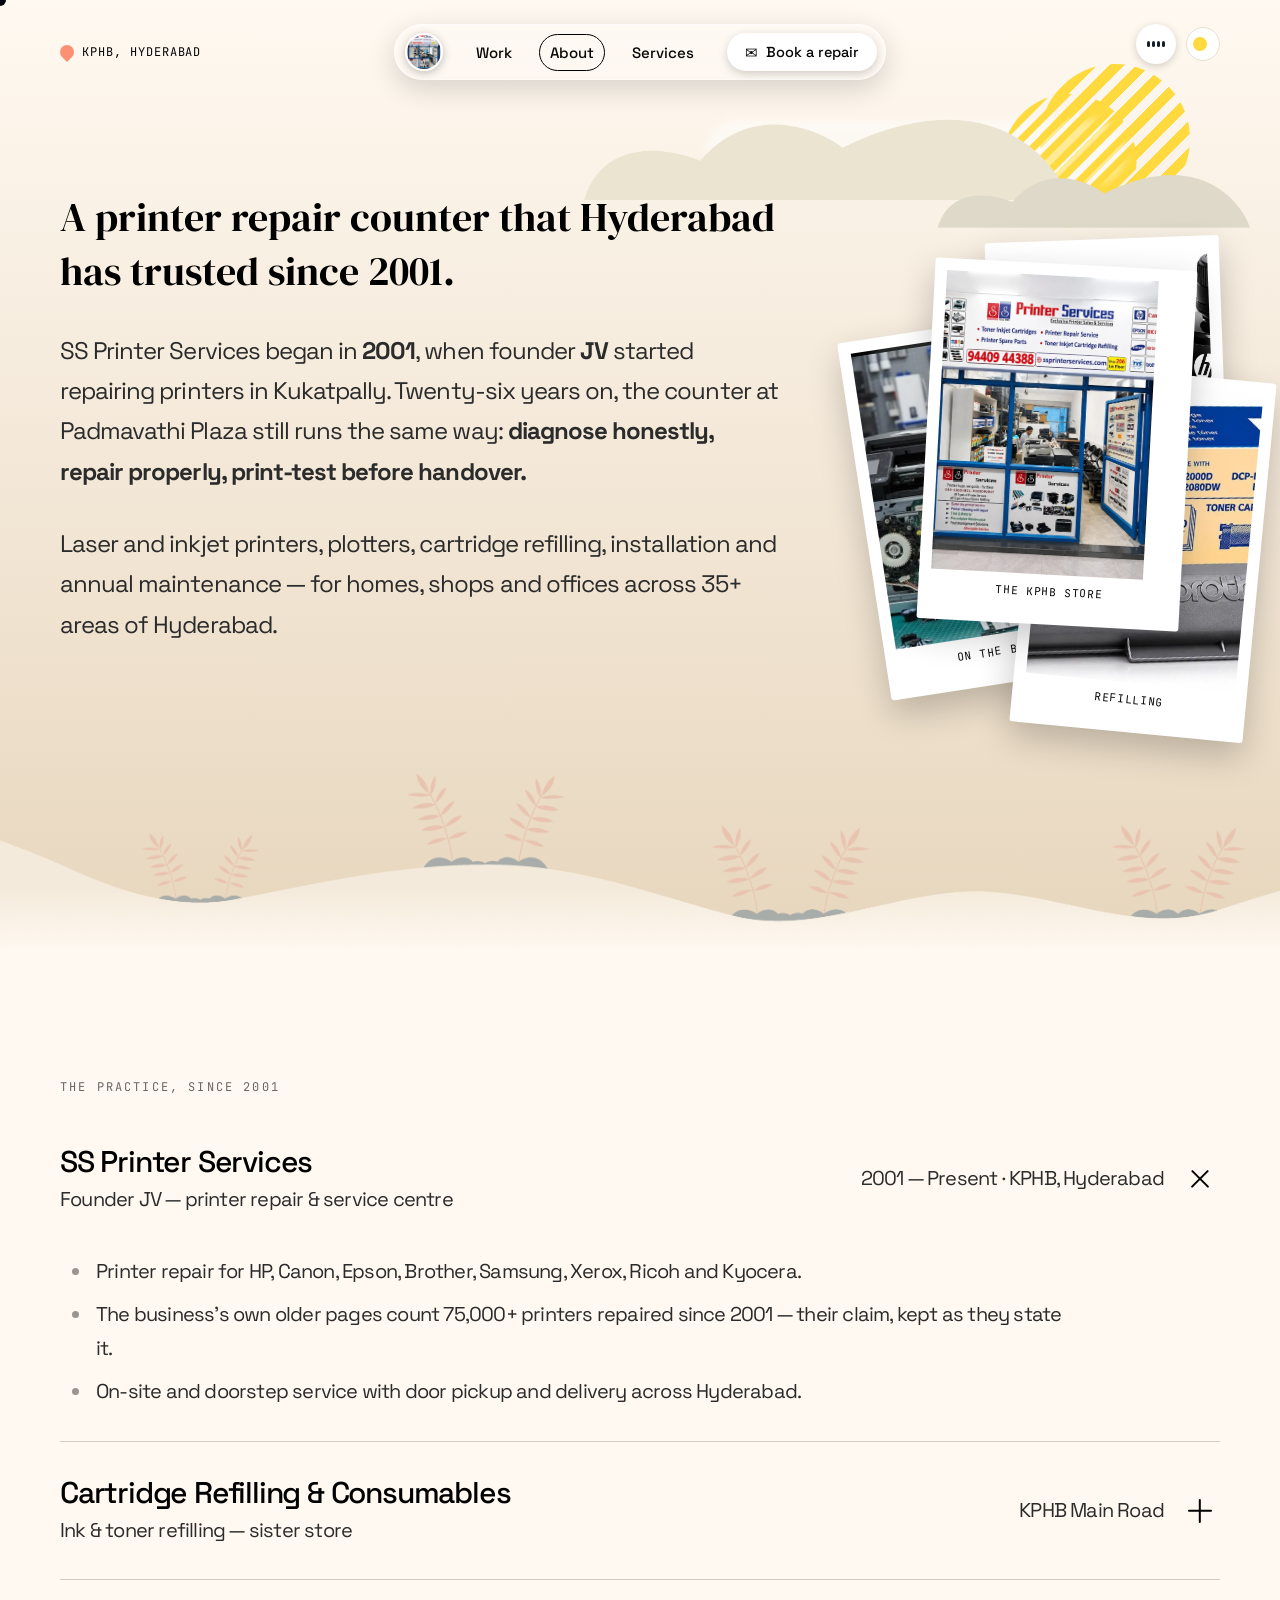
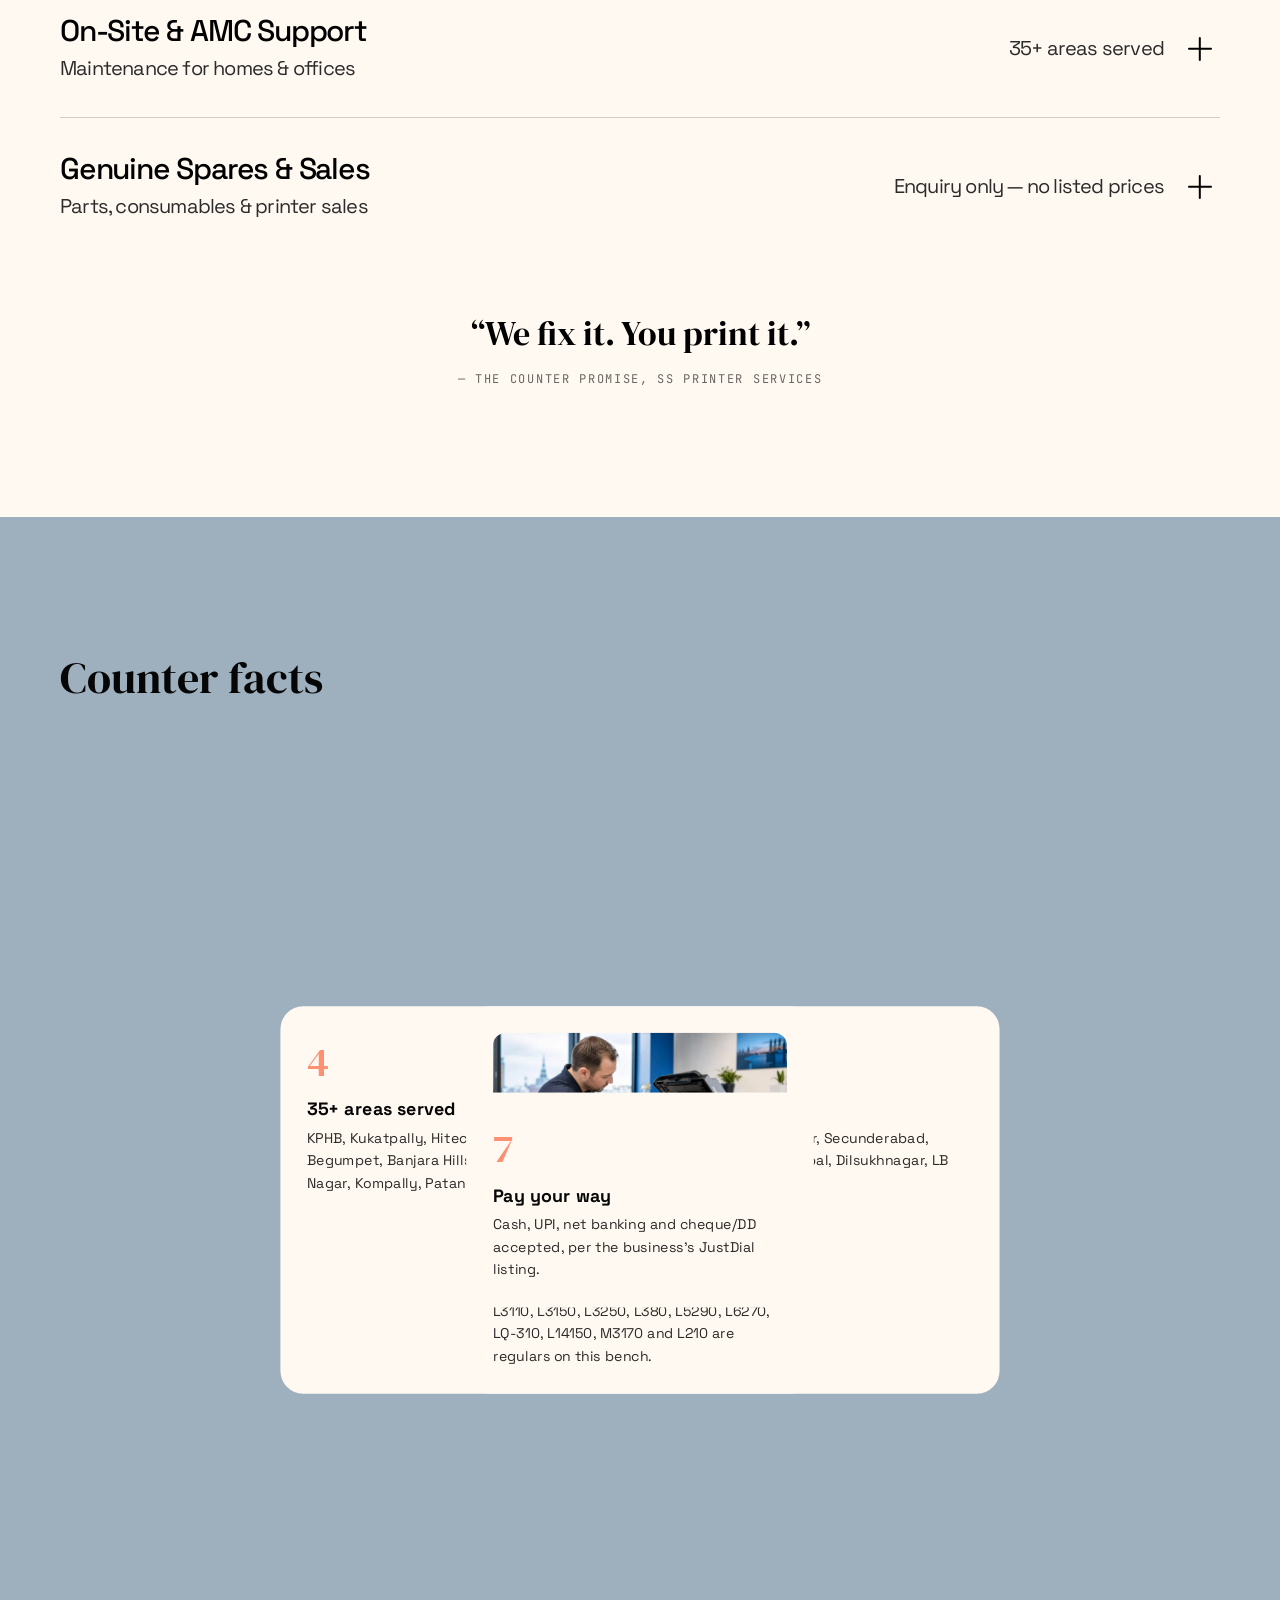
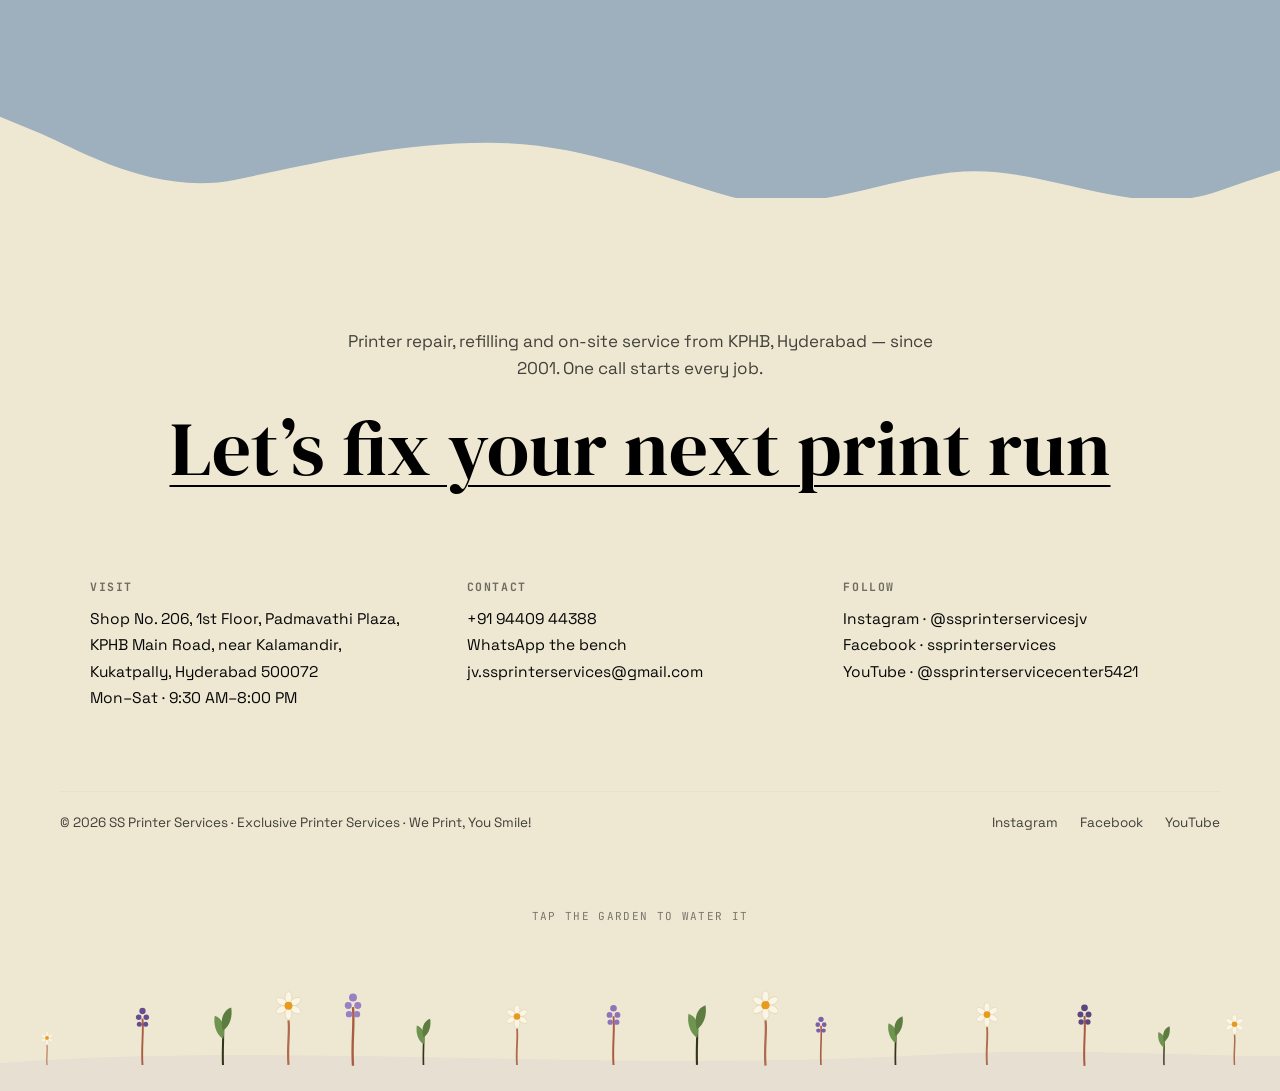
==== commit 23673679: "Transitions round (?v=5): footer wave crest sweep, testimonial deck fan + mobile loop carousel, Abou" ====
--- a/about.html
+++ b/about.html
@@ -9,7 +9,7 @@
 <link rel="preconnect" href="https://fonts.googleapis.com">
 <link rel="preconnect" href="https://fonts.gstatic.com" crossorigin>
 <link href="https://fonts.googleapis.com/css2?family=DM+Serif+Display:ital@0;1&family=Figtree:wght@300;400;500&family=Inter:wght@300;400;700&family=Roboto:wght@500;800&family=Lato:wght@300;400;700&family=Space+Grotesk:wght@300;400;500;700&family=JetBrains+Mono:wght@400;500;700&family=Playfair+Display:ital,wght@1,400..600&family=Darker+Grotesque:wght@700&family=Bitter:ital@1&display=swap" rel="stylesheet">
-<link rel="stylesheet" href="css/site.css?v=4">
+<link rel="stylesheet" href="css/site.css?v=5">
 <script>
 /* Route shim + theme pre-paint (own code, SPEC §1.2/§1.7) */
 (function(){
@@ -172,6 +172,7 @@
       </div>
     </div>
   </section>
+</main>
 
   <!-- TESTIMONIALS (SPEC §3.1) -->
   <section class="testimonials" id="testimonials">
@@ -180,17 +181,17 @@
       <h2 class="t-heading">In their words</h2>
     </div>
     <div class="t-cards" id="t-cards">
-      <article class="t-card">
+      <article class="t-card" style="--pos: 0; z-index: 3;">
         <div class="stars" aria-label="Rated 4.5 of 5 on JustDial">★★★★★</div>
         <blockquote>Rated 4.5 of 5 from 519 ratings on JustDial — the city&rsquo;s printer owners keep this counter busy. The themes repeat across hundreds of reviews: fast service, genuine work, and a reasonable price for the repair.</blockquote>
         <div class="who"><div class="avatar" aria-hidden="true">J</div><div><div class="t-name">JustDial customer</div><div class="t-role">519 ratings · 4.5 of 5</div></div></div>
       </article>
-      <article class="t-card">
+      <article class="t-card" style="--pos: 1; z-index: 2;">
         <div class="stars" aria-label="Rated 5 of 5 on Google">★★★★★</div>
         <blockquote>A perfect 5.0 on Google — from a small set of 2 reviews, and we say so plainly. Both describe the same counter experience customers have had since 2001: bring the printer in broken, take it home printing.</blockquote>
         <div class="who"><div class="avatar" aria-hidden="true">G</div><div><div class="t-name">Google reviewer</div><div class="t-role">2 reviews · 5.0 of 5</div></div></div>
       </article>
-      <article class="t-card">
+      <article class="t-card" style="--pos: -1; z-index: 1;">
         <div class="stars" aria-label="Review themes from JustDial">★★★★★</div>
         <blockquote>What reviewers praise: same-day turnaround, honest diagnosis before any part is changed, and refilled cartridges that are print-tested before handover. What a few flag: popular cartridges can sell out — call ahead on +91 94409 44388.</blockquote>
         <div class="who"><div class="avatar" aria-hidden="true">J</div><div><div class="t-name">JustDial customer</div><div class="t-role">Review themes · JustDial</div></div></div>
@@ -198,7 +199,7 @@
     </div>
     <div class="t-land" aria-hidden="true"><svg viewBox="0 0 1440 120" preserveAspectRatio="none"><path d="M0 78 C240 52 480 92 760 70 C1040 48 1240 84 1440 62 L1440 120 L0 120 Z" fill="#e7e0d2"/><g stroke="#5c7d3f" stroke-width="3" fill="none" opacity="0.65"><path d="M120 84 q4 -22 -4 -34"/><path d="M132 84 q10 -18 22 -24"/><path d="M640 80 q4 -22 -4 -34"/><path d="M652 80 q10 -18 22 -24"/><path d="M1180 76 q4 -22 -4 -34"/><path d="M1192 76 q10 -18 22 -24"/></g></svg></div>
   </section>
-</main>
+  <div class="t-scrub" aria-hidden="true"></div>
 
 <!-- ================= ABOUT VIEW (SPEC §3.2) ================= -->
 <div id="about-view" class="view" hidden>
@@ -224,29 +225,50 @@
   <section class="about-exp">
     <div class="ae-inner">
       <p class="ae-label">The practice, since 2001</p>
-      <div class="exp-row">
-        <div><h3>SS Printer Services</h3><div class="role">Founder JV — printer repair &amp; service centre</div></div>
-        <div class="dates">2001 — Present · KPHB, Hyderabad</div>
-        <ul>
-          <li>Printer repair for HP, Canon, Epson, Brother, Samsung, Xerox, Ricoh and Kyocera.</li>
-          <li>The business&rsquo;s own older pages count 75,000+ printers repaired since 2001 — their claim, kept as they state it.</li>
-          <li>On-site and doorstep service with door pickup and delivery across Hyderabad.</li>
-        </ul>
-      </div>
-      <div class="exp-row">
-        <div><h3>Cartridge Refilling &amp; Consumables</h3><div class="role">Ink &amp; toner refilling — sister store</div></div>
-        <div class="dates">KPHB Main Road</div>
-        <ul><li>Every refill follows the full bench process: disassemble, clean, replace worn parts, refill, then a print test before the cartridge leaves the counter.</li></ul>
-      </div>
-      <div class="exp-row">
-        <div><h3>On-Site &amp; AMC Support</h3><div class="role">Maintenance for homes &amp; offices</div></div>
-        <div class="dates">35+ areas served</div>
-        <ul><li>Installation and setup for new printers, maintenance visits, and annual support for offices that print every day — from KPHB and Hitech City to Secunderabad and Shamshabad.</li></ul>
-      </div>
-      <div class="exp-row">
-        <div><h3>Genuine Spares &amp; Sales</h3><div class="role">Parts, consumables &amp; printer sales</div></div>
-        <div class="dates">Enquiry only — no listed prices</div>
-        <ul><li>Genuine spare parts, ink bottles, ink cartridges, toner cartridges and ribbon cartridges — twelve enquiry-only lines, priced at the counter, never invented online.</li></ul>
+      <div class="aexp-list">
+      <div class="aexp-item is-open">
+        <button class="aexp-head" aria-expanded="true">
+          <span class="aexp-company"><span class="aexp-name">SS Printer Services</span><span class="aexp-role">Founder JV — printer repair &amp; service centre</span></span>
+          <span class="aexp-meta"><span class="aexp-date">2001 — Present · KPHB, Hyderabad</span><span class="aexp-toggle" aria-hidden="true"></span></span>
+        </button>
+        <div class="aexp-panel"><div class="aexp-panel-inner">
+          <ul class="aexp-bullets">
+            <li>Printer repair for HP, Canon, Epson, Brother, Samsung, Xerox, Ricoh and Kyocera.</li>
+            <li>The business&rsquo;s own older pages count 75,000+ printers repaired since 2001 — their claim, kept as they state it.</li>
+            <li>On-site and doorstep service with door pickup and delivery across Hyderabad.</li>
+          </ul>
+        </div></div>
+      </div>
+      <div class="aexp-divider"></div>
+      <div class="aexp-item">
+        <button class="aexp-head" aria-expanded="false">
+          <span class="aexp-company"><span class="aexp-name">Cartridge Refilling &amp; Consumables</span><span class="aexp-role">Ink &amp; toner refilling — sister store</span></span>
+          <span class="aexp-meta"><span class="aexp-date">KPHB Main Road</span><span class="aexp-toggle" aria-hidden="true"></span></span>
+        </button>
+        <div class="aexp-panel"><div class="aexp-panel-inner">
+          <ul class="aexp-bullets"><li>Every refill follows the full bench process: disassemble, clean, replace worn parts, refill, then a print test before the cartridge leaves the counter.</li></ul>
+        </div></div>
+      </div>
+      <div class="aexp-divider"></div>
+      <div class="aexp-item">
+        <button class="aexp-head" aria-expanded="false">
+          <span class="aexp-company"><span class="aexp-name">On-Site &amp; AMC Support</span><span class="aexp-role">Maintenance for homes &amp; offices</span></span>
+          <span class="aexp-meta"><span class="aexp-date">35+ areas served</span><span class="aexp-toggle" aria-hidden="true"></span></span>
+        </button>
+        <div class="aexp-panel"><div class="aexp-panel-inner">
+          <ul class="aexp-bullets"><li>Installation and setup for new printers, maintenance visits, and annual support for offices that print every day — from KPHB and Hitech City to Secunderabad and Shamshabad.</li></ul>
+        </div></div>
+      </div>
+      <div class="aexp-divider"></div>
+      <div class="aexp-item">
+        <button class="aexp-head" aria-expanded="false">
+          <span class="aexp-company"><span class="aexp-name">Genuine Spares &amp; Sales</span><span class="aexp-role">Parts, consumables &amp; printer sales</span></span>
+          <span class="aexp-meta"><span class="aexp-date">Enquiry only — no listed prices</span><span class="aexp-toggle" aria-hidden="true"></span></span>
+        </button>
+        <div class="aexp-panel"><div class="aexp-panel-inner">
+          <ul class="aexp-bullets"><li>Genuine spare parts, ink bottles, ink cartridges, toner cartridges and ribbon cartridges — twelve enquiry-only lines, priced at the counter, never invented online.</li></ul>
+        </div></div>
+      </div>
       </div>
       <div class="quote-block">
         <p class="q">&ldquo;We fix it. You print it.&rdquo;</p>
@@ -586,6 +608,7 @@
 
 <!-- ================= FOOTER (SPEC §1.7) ================= -->
 <footer class="site-footer" id="contact">
+  <div class="ft-wavy" aria-hidden="true"></div>
   <p class="ft-sub">Printer repair, refilling and on-site service from KPHB, Hyderabad — since 2001. One call starts every job.</p>
   <button class="ft-head" data-contact>Let&rsquo;s fix your next print run</button>
   <div class="ft-grid">
@@ -637,6 +660,6 @@
 </div>
 
 <audio id="audio" preload="none"><source src="assets/store-tour.mp3" type="audio/mpeg"></audio>
-<script src="js/site.js?v=4" defer></script>
+<script src="js/site.js?v=5" defer></script>
 </body>
 </html>
--- a/css/site.css
+++ b/css/site.css
@@ -235,19 +235,21 @@
 body.night .tile-overlay p{font-weight:300}
 
 /* ---------- Testimonials (SPEC §3.1) ---------- */
-.testimonials{position:relative;z-index:11;background:var(--surface-raised);padding:120px 0 190px;overflow:clip}
+.testimonials{position:sticky;top:0;z-index:11;background:var(--surface-raised);height:max(1010px,100vh);overflow-x:clip;overflow-y:visible}
+.t-scrub{height:620px}
+body:not(.route-home) .t-scrub{display:none!important}
 .testimonials::before{content:"";position:absolute;inset:-40px 0;background-image:url("data:image/svg+xml,%3Csvg xmlns='http://www.w3.org/2000/svg' width='260' height='260' viewBox='0 0 260 260'%3E%3Cg fill='none' stroke='%235c7d3f' stroke-width='2' opacity='0.30'%3E%3Cpath d='M40 250 C44 180 38 120 52 50'/%3E%3Cpath d='M52 130 C30 118 22 100 24 84 C42 88 52 104 52 130 Z' fill='%235c7d3f' stroke='none' opacity='0.5'/%3E%3Cpath d='M50 96 C70 84 78 66 76 50 C58 54 48 70 50 96 Z' fill='%236f9450' stroke='none' opacity='0.45'/%3E%3Cpath d='M180 256 C186 196 178 150 190 96'/%3E%3Cpath d='M190 176 C168 164 160 146 162 130 C180 134 190 150 190 176 Z' fill='%234a6b33' stroke='none' opacity='0.5'/%3E%3Cpath d='M188 140 C208 128 216 112 214 96 C196 100 186 116 188 140 Z' fill='%235c7d3f' stroke='none' opacity='0.4'/%3E%3C/g%3E%3C/svg%3E");background-size:260px auto;background-repeat:repeat;opacity:.55;animation:willow-drift 12.5s ease-in-out infinite alternate;pointer-events:none}
 .testimonials::after{content:"";position:absolute;inset:-40px 0;background-image:url("data:image/svg+xml,%3Csvg xmlns='http://www.w3.org/2000/svg' width='340' height='340' viewBox='0 0 340 340'%3E%3Cg fill='none' stroke='%2333361a' stroke-width='2' opacity='0.22'%3E%3Cpath d='M90 330 C96 250 88 190 104 110'/%3E%3Cpath d='M104 210 C78 196 68 172 72 152 C96 158 106 180 104 210 Z' fill='%2333361a' stroke='none' opacity='0.45'/%3E%3Cpath d='M250 336 C256 276 250 226 262 166'/%3E%3Cpath d='M262 246 C238 234 230 214 232 196 C254 200 264 218 262 246 Z' fill='%23454a24' stroke='none' opacity='0.4'/%3E%3C/g%3E%3C/svg%3E");background-size:340px auto;background-repeat:repeat;background-position:120px 60px;opacity:.5;animation:willow-breeze 7.5s ease-in-out infinite alternate;pointer-events:none}
 @keyframes willow-drift{from{transform:translateX(0) rotate(0deg)}to{transform:translateX(-26px) rotate(-0.6deg)}}
 @keyframes willow-breeze{from{transform:translateX(-14px)}to{transform:translateX(18px) rotate(0.5deg)}}
 .t-land{position:absolute;left:0;right:0;bottom:0;height:120px;pointer-events:none;z-index:0}
 .t-land svg{width:100%;height:100%;display:block}
-.testimonials .t-head,.testimonials .t-cards{position:relative;z-index:2}
-.t-head{text-align:center;position:relative}
+.testimonials .t-head,.testimonials .t-cards{z-index:2}
+.t-head{text-align:center;position:absolute;top:60px;left:0;right:0}
 .t-eyebrow{font-family:'Inter',sans-serif;font-size:14px;letter-spacing:-0.04em;text-transform:uppercase;opacity:.65;color:var(--text-title)}
 .t-heading{font-family:'Inter',sans-serif;font-weight:400;font-size:40px;line-height:1.3576;letter-spacing:-0.04em;color:var(--text-title);margin-top:10px}
-.t-cards{position:relative;width:430px;max-width:92vw;height:560px;margin:56px auto 0}
-.t-card{position:absolute;inset:0;width:430px;max-width:92vw;min-height:510px;padding:34px;border-radius:34px;border:1px solid #999;background:linear-gradient(160deg,rgba(251,252,248,0.5),rgba(149,150,148,0.5));backdrop-filter:blur(18px);-webkit-backdrop-filter:blur(18px);box-shadow:4px 4px 20px rgba(0,0,0,0.3);display:flex;flex-direction:column;gap:20px;color:#060606}
+.t-cards{position:absolute;top:calc(50vh - 255px);left:50%;transform:translateX(-50%);width:430px;height:510px;--spread:0}
+.t-card{position:absolute;top:0;left:0;width:430px;min-height:510px;padding:34px;border-radius:34px;border:1px solid #999;background:linear-gradient(180deg,rgba(251,252,248,0.5),rgba(149,150,148,0.5));backdrop-filter:blur(18px);-webkit-backdrop-filter:blur(18px);box-shadow:4px 4px 20px rgba(0,0,0,0.3);display:flex;flex-direction:column;gap:20px;color:#060606;will-change:transform;transform:translateX(calc(var(--pos,0) * var(--spread,0) * 462px))}
 .t-card .stars{color:#060606;font-size:19px;letter-spacing:3px}
 .t-card blockquote{font-size:17.5px;line-height:1.6}
 .t-card .who{margin-top:auto;display:flex;gap:14px;align-items:center}
@@ -257,7 +259,10 @@
 .t-role{font-size:14px;opacity:.7}
 
 /* ---------- Footer (SPEC §1.7) ---------- */
-footer.site-footer{position:relative;z-index:12;background:var(--bg-base);padding:130px 60px 44px;text-align:center;overflow:clip}
+footer.site-footer{position:relative;z-index:12;background:var(--surface-raised);padding:130px 60px 44px;text-align:center;overflow:visible}
+footer.site-footer>*:not(.ft-wavy){position:relative;z-index:2}
+/* wavy crest (reference css/site.css .ft-wavy): solid block carved by the wave SVG as a mask; pokes above the footer top edge so the cream sweeps over the pinned section below it */
+footer.site-footer>.ft-wavy{position:absolute;top:-6.6vw;left:0;width:100%;height:13.75vw;z-index:1;pointer-events:none;background:var(--surface-raised);-webkit-mask:url("data:image/svg+xml,%3Csvg%20xmlns='http://www.w3.org/2000/svg'%20viewBox='0%200%201440%20198'%20preserveAspectRatio='none'%3E%3Cpath%20fill='%23fff'%20d='M0%204.15182L46.4%2023.4471C91.2%2042.7424%20175.3%2094.0468%20266.5%2074.7515C359.3%2055.4562%20446.5%2033.4304%20548.8%2033.4304C651.1%2033.4304%20731.2%2068.4695%20822.4%2094.1965C913.6%20119.924%201006.4%2065.6287%201097.6%2065.6287C1188.8%2065.6287%201280%20119.924%201371.2%2087.7648C1462.4%2055.6059%201553.6%2029.8789%201646.4%2010.5836C1739.2%20-8.71166%201828.8%20-1.41153%201873.6%2030.7473L1920%2057.5792V197.105H0V4.15182Z'/%3E%3C/svg%3E") 0 0 / 100% 100% no-repeat;mask:url("data:image/svg+xml,%3Csvg%20xmlns='http://www.w3.org/2000/svg'%20viewBox='0%200%201440%20198'%20preserveAspectRatio='none'%3E%3Cpath%20fill='%23fff'%20d='M0%204.15182L46.4%2023.4471C91.2%2042.7424%20175.3%2094.0468%20266.5%2074.7515C359.3%2055.4562%20446.5%2033.4304%20548.8%2033.4304C651.1%2033.4304%20731.2%2068.4695%20822.4%2094.1965C913.6%20119.924%201006.4%2065.6287%201097.6%2065.6287C1188.8%2065.6287%201280%20119.924%201371.2%2087.7648C1462.4%2055.6059%201553.6%2029.8789%201646.4%2010.5836C1739.2%20-8.71166%201828.8%20-1.41153%201873.6%2030.7473L1920%2057.5792V197.105H0V4.15182Z'/%3E%3C/svg%3E") 0 0 / 100% 100% no-repeat}
 .ft-sub{max-width:620px;margin:0 auto 26px;font-size:17px;line-height:1.6;opacity:.8;color:var(--text-title)}
 .ft-head{font-family:var(--serif);font-weight:400;font-size:clamp(40px,6vw,84px);line-height:1.05;color:var(--text-heading);text-decoration:underline;text-decoration-thickness:2px;text-underline-offset:10px}
 .ft-head:hover{color:var(--c-coral)}
@@ -332,11 +337,34 @@
 .about-exp{background:var(--bg-base);padding:130px 60px}
 .ae-inner{max-width:1320px;margin:0 auto}
 .ae-label{font-family:var(--mono);font-size:12px;letter-spacing:.18em;text-transform:uppercase;opacity:.6;margin-bottom:40px}
-.exp-row{display:grid;grid-template-columns:1fr auto;gap:8px 30px;padding:34px 0;border-top:1px solid var(--toggle-border)}
-.exp-row h3{font-family:var(--serif);font-weight:400;font-size:32px;color:var(--text-heading)}
-.exp-row .role{font-weight:500;font-size:16px;margin-top:4px}
-.exp-row .dates{font-family:var(--mono);font-size:12.5px;opacity:.6;white-space:nowrap;padding-top:10px}
-.exp-row ul{grid-column:1/-1;margin:12px 0 0 18px;font-size:16px;line-height:1.65;opacity:.88;max-width:900px}
+/* Experience accordion (reference style block 0 .aexp-*): single-open, panel
+   max-height 0->700px .42s ease, + toggle rotates 45deg to a cross .35s spring */
+.aexp-list{display:flex;flex-direction:column;gap:24px;--about-ink:#2b2b2b}
+body.night .aexp-list{--about-ink:rgba(255,249,233,0.82)}
+.aexp-divider{width:100%;height:1px;background:rgba(0,0,0,0.18)}
+body.night .aexp-divider{background:rgba(255,249,233,0.18)}
+.aexp-head{display:flex;align-items:center;justify-content:space-between;gap:24px;width:100%;min-height:89px;padding:0;border:0;background:none;text-align:left;cursor:pointer;transition:opacity 0.25s ease;color:inherit;font:inherit}
+.aexp-head:hover{opacity:0.72}
+.aexp-head:active{opacity:0.55}
+.aexp-head:focus-visible{outline:2px solid var(--focus-ring);outline-offset:6px;border-radius:4px}
+.aexp-company{display:flex;flex-direction:column;align-items:flex-start;min-width:0}
+.aexp-name{font-family:'Space Grotesk',sans-serif;font-weight:500;font-size:30px;line-height:1.358;letter-spacing:-1.2px;color:var(--text-heading)}
+.aexp-role{font-family:'Space Grotesk',sans-serif;font-weight:400;font-size:20px;line-height:1.68;letter-spacing:-0.8px;color:var(--about-ink)}
+.aexp-meta{display:flex;align-items:center;gap:16px;flex-shrink:0}
+.aexp-date{font-family:'Space Grotesk',sans-serif;font-weight:400;font-size:20px;line-height:1.68;letter-spacing:-0.8px;color:var(--about-ink);text-align:right;white-space:nowrap}
+.aexp-toggle{position:relative;width:40px;height:40px;flex-shrink:0;transition:transform 0.35s cubic-bezier(0.34,1.56,0.64,1)}
+.aexp-toggle::before,.aexp-toggle::after{content:"";position:absolute;background:var(--text-heading);border-radius:2px}
+.aexp-toggle::before{left:50%;top:8px;width:2.4px;height:24px;transform:translateX(-50%)}
+.aexp-toggle::after{top:50%;left:8px;height:2.4px;width:24px;transform:translateY(-50%)}
+.aexp-item.is-open .aexp-toggle{transform:rotate(45deg)}
+.aexp-panel{overflow:hidden;max-height:0;transition:max-height 0.42s ease}
+.aexp-item.is-open .aexp-panel{max-height:700px}
+.aexp-panel-inner{padding:17px 8px 8px;width:1029.55px;max-width:100%;font-family:'Space Grotesk',sans-serif;font-weight:400;font-size:20px;line-height:1.68;letter-spacing:-0.8px;color:var(--about-ink)}
+.aexp-bullets{margin:14px 0 0;padding-left:1.2em;list-style:disc;display:flex;flex-direction:column;gap:10px}
+.aexp-bullets li{padding-left:4px}
+.aexp-bullets li::marker{color:rgba(0,0,0,0.4)}
+body.night .aexp-bullets li::marker{color:rgba(255,249,233,0.5)}
+@media (max-width:640px){.aexp-name{font-size:24px}.aexp-role,.aexp-date,.aexp-panel-inner{font-size:16px}.aexp-date{white-space:normal}}
 .quote-block{margin:80px auto 0;max-width:760px;text-align:center}
 .quote-block .q{font-family:var(--serif);font-size:34px;line-height:1.35;color:var(--text-heading)}
 .quote-block .by{font-family:var(--mono);font-size:12px;letter-spacing:.14em;text-transform:uppercase;opacity:.6;margin-top:14px}
@@ -345,8 +373,8 @@
 .af-inner{max-width:1320px;margin:0 auto}
 .af-inner h2{font-family:var(--serif);font-weight:400;font-size:44px;margin-bottom:44px;color:#060606}
 body.night .af-inner h2{color:var(--c-cream)}
-.fact-grid{display:grid;grid-template-columns:repeat(3,1fr);gap:26px}
-.fact-card{background:var(--c-cream);border-radius:24px;padding:28px;color:#060606;min-height:190px}
+.fact-grid{display:grid;grid-template-columns:repeat(3,1fr);gap:26px;position:relative;--ff-open:1}
+.fact-card{background:var(--c-cream);border-radius:24px;padding:28px;color:#060606;min-height:190px;transform:translate(calc(var(--dx,0px) * (1 - var(--ff-open,1))),calc(var(--dy,0px) * (1 - var(--ff-open,1)))) rotate(calc(var(--rot,0deg) * (1 - var(--ff-open,1)))) scale(calc(1 - 0.06 * (1 - var(--ff-open,1))))}
 .fact-card .num{font-family:var(--serif);font-size:44px;color:var(--c-coral)}
 .fact-card h3{font-size:19px;margin:8px 0 6px}
 .fact-card p,.fact-card li{font-size:15px;line-height:1.6;opacity:.85}
@@ -502,8 +530,12 @@
 @media (max-width:1100px){
   #nav{padding:20px 24px 0}.nav-side{display:none}
   .ai-inner{grid-template-columns:1fr}
-  .t-cards{width:100%;height:auto;display:flex;flex-direction:column;gap:22px;align-items:center}
-  .t-card{position:relative;min-height:0}
+  .testimonials{position:relative;top:auto;height:auto;min-height:100vh;min-height:100lvh;padding:110px 24px 130px}
+  .t-head{position:static}
+  .t-cards{position:static;transform:none;left:auto;width:auto;height:auto;display:flex;flex-direction:row;align-items:stretch;gap:16px;overflow-x:auto;scroll-snap-type:x proximity;touch-action:pan-x pan-y;overscroll-behavior-x:contain;margin:56px -24px 0;padding:8px 24px 28px;scrollbar-width:none}
+  .t-cards::-webkit-scrollbar{display:none}
+  .t-card{position:static;transform:none;left:auto;flex:0 0 min(430px,84vw);width:min(430px,84vw);max-width:none;min-height:0;margin:0;scroll-snap-align:center;will-change:auto}
+  .t-scrub{height:32vh}
 }
 @media (max-width:900px){
   .pg-grid{grid-template-columns:repeat(2,1fr)}
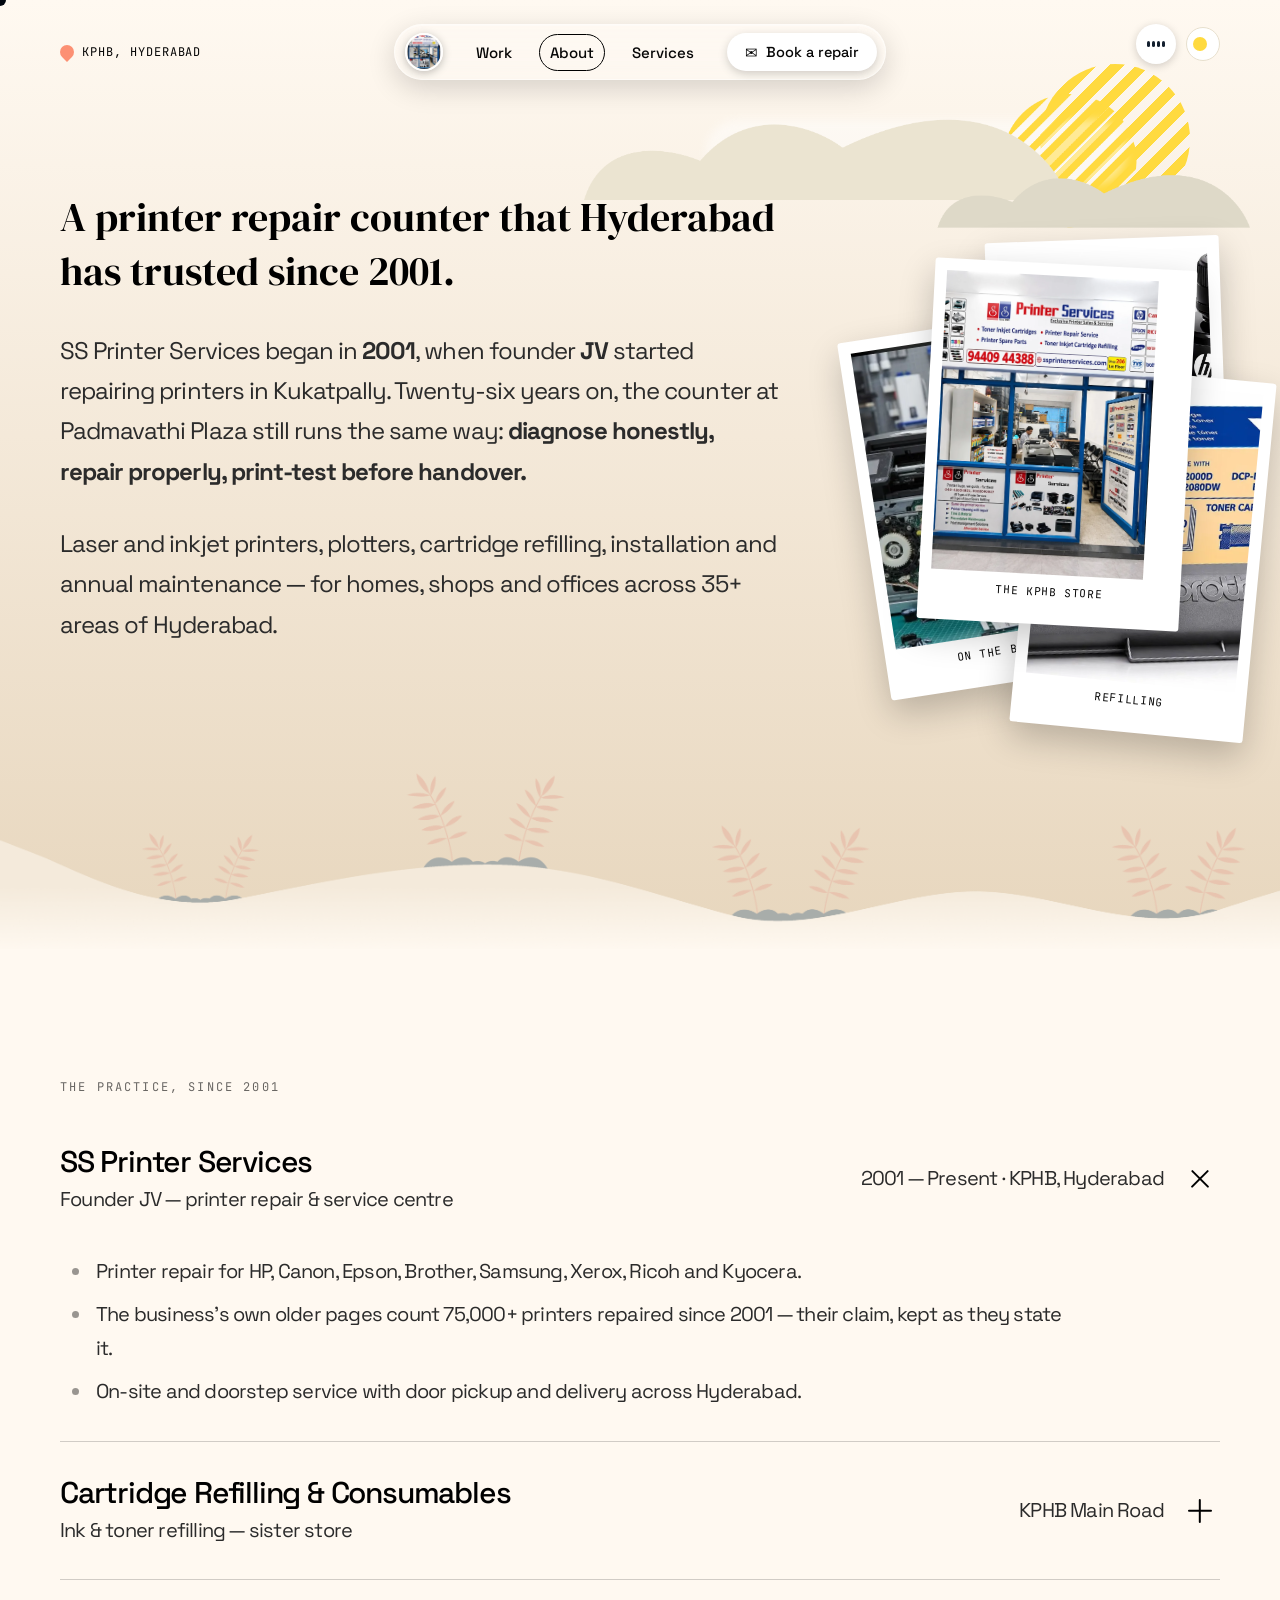
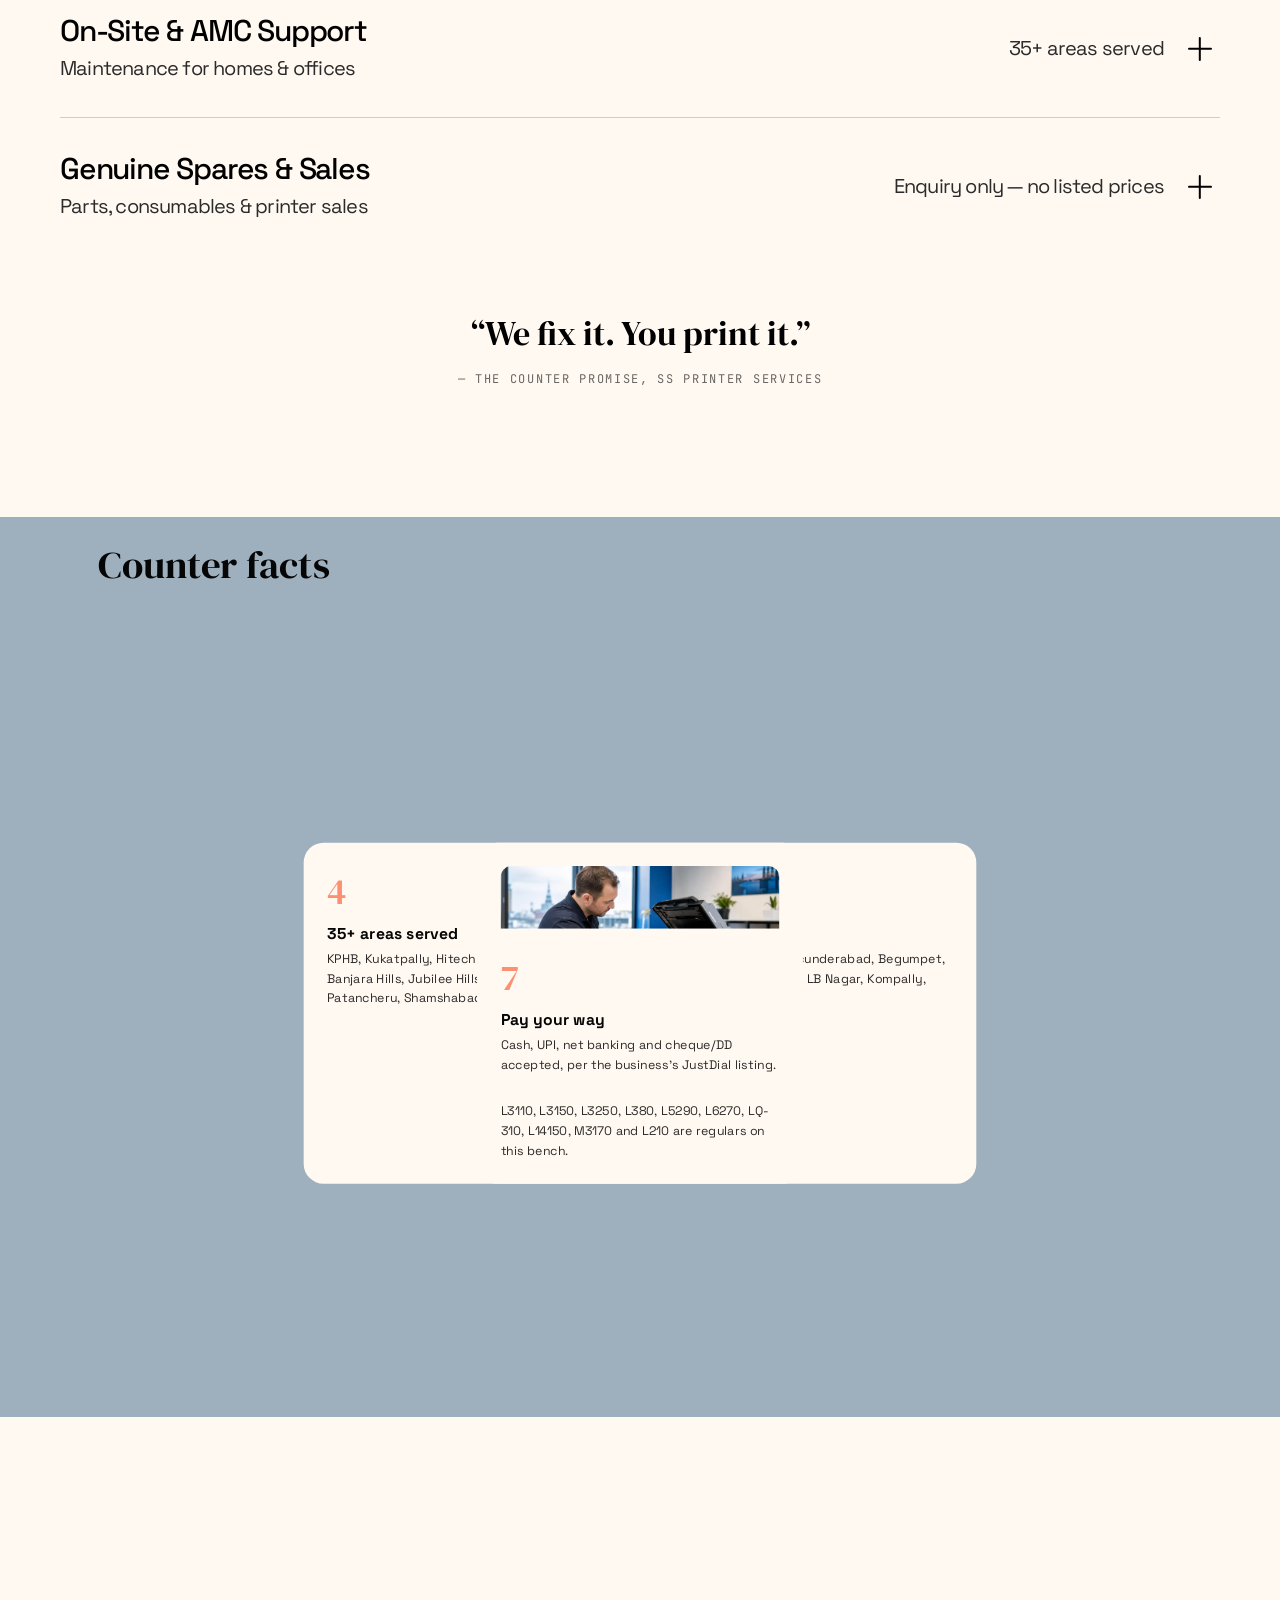
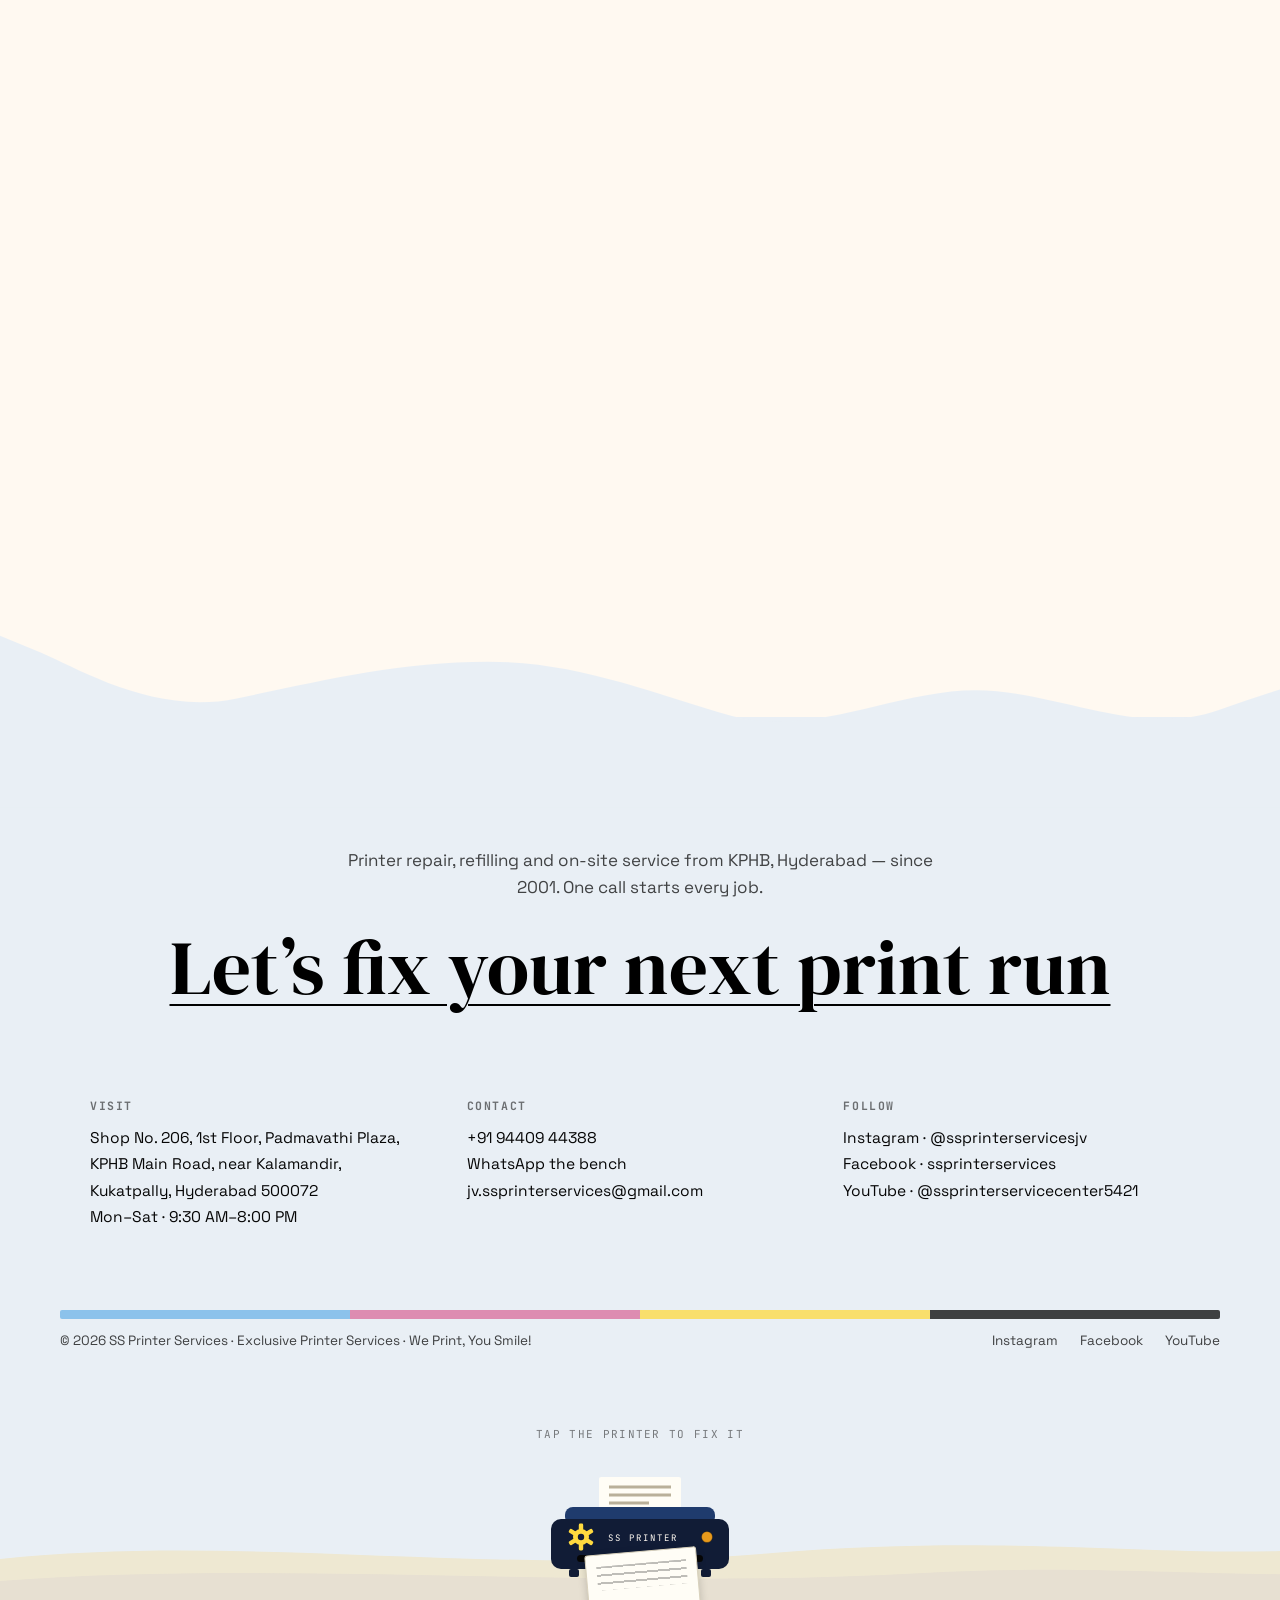
==== commit 86eb8f2f: "Fix round ?v=6: counter-facts fan completes on a pinned stage (reference geometry), footer garden re" ====
--- a/about.html
+++ b/about.html
@@ -9,7 +9,7 @@
 <link rel="preconnect" href="https://fonts.googleapis.com">
 <link rel="preconnect" href="https://fonts.gstatic.com" crossorigin>
 <link href="https://fonts.googleapis.com/css2?family=DM+Serif+Display:ital@0;1&family=Figtree:wght@300;400;500&family=Inter:wght@300;400;700&family=Roboto:wght@500;800&family=Lato:wght@300;400;700&family=Space+Grotesk:wght@300;400;500;700&family=JetBrains+Mono:wght@400;500;700&family=Playfair+Display:ital,wght@1,400..600&family=Darker+Grotesque:wght@700&family=Bitter:ital@1&display=swap" rel="stylesheet">
-<link rel="stylesheet" href="css/site.css?v=5">
+<link rel="stylesheet" href="css/site.css?v=6">
 <script>
 /* Route shim + theme pre-paint (own code, SPEC §1.2/§1.7) */
 (function(){
@@ -197,7 +197,6 @@
         <div class="who"><div class="avatar" aria-hidden="true">J</div><div><div class="t-name">JustDial customer</div><div class="t-role">Review themes · JustDial</div></div></div>
       </article>
     </div>
-    <div class="t-land" aria-hidden="true"><svg viewBox="0 0 1440 120" preserveAspectRatio="none"><path d="M0 78 C240 52 480 92 760 70 C1040 48 1240 84 1440 62 L1440 120 L0 120 Z" fill="#e7e0d2"/><g stroke="#5c7d3f" stroke-width="3" fill="none" opacity="0.65"><path d="M120 84 q4 -22 -4 -34"/><path d="M132 84 q10 -18 22 -24"/><path d="M640 80 q4 -22 -4 -34"/><path d="M652 80 q10 -18 22 -24"/><path d="M1180 76 q4 -22 -4 -34"/><path d="M1192 76 q10 -18 22 -24"/></g></svg></div>
   </section>
   <div class="t-scrub" aria-hidden="true"></div>
 
@@ -290,6 +289,7 @@
       </div>
     </div>
   </section>
+  <div class="aff-hold" aria-hidden="true"></div>
 </div>
 
 <!-- ================= PLAYGROUND / SERVICES VIEW (SPEC §4) ================= -->
@@ -634,7 +634,7 @@
     <span>© 2026 SS Printer Services · Exclusive Printer Services · We Print, You Smile!</span>
     <nav><a href="https://www.instagram.com/ssprinterservicesjv" target="_blank" rel="noopener">Instagram</a><a href="https://www.facebook.com/ssprinterservices" target="_blank" rel="noopener">Facebook</a><a href="https://www.youtube.com/@ssprinterservicecenter5421" target="_blank" rel="noopener">YouTube</a></nav>
   </div>
-  <div class="garden" id="garden"><span class="g-hint">Tap the garden to water it</span><svg class="g-land" viewBox="0 0 1440 120" preserveAspectRatio="none" aria-hidden="true"><path d="M0 70 C260 44 520 88 820 64 C1100 42 1280 76 1440 56 L1440 120 L0 120 Z" fill="#eee8d2"/><path d="M0 92 C300 70 640 102 980 84 C1180 74 1330 92 1440 82 L1440 120 L0 120 Z" fill="#e7e0d2"/></svg><div class="g-plants" id="g-plants"></div></div>
+  <div class="fix-strip" id="fix-strip" role="button" tabindex="0" aria-label="Tap the printer to fix it"><span class="fx-hint" id="fx-hint">Tap the printer to fix it</span><svg class="fx-land" viewBox="0 0 1440 120" preserveAspectRatio="none" aria-hidden="true"><path d="M0 70 C260 44 520 88 820 64 C1100 42 1280 76 1440 56 L1440 120 L0 120 Z" fill="#eee8d2"/><path d="M0 92 C300 70 640 102 980 84 C1180 74 1330 92 1440 82 L1440 120 L0 120 Z" fill="#e7e0d2"/></svg><div class="fx-printer" aria-hidden="true"><svg class="fx-svg" viewBox="0 0 230 120"><rect x="74" y="2" width="82" height="38" rx="2" fill="#fffdf6"/><path d="M84 12h62M84 20h62M84 28h40" stroke="#b9b09a" stroke-width="3"/><rect class="fx-deck" x="40" y="32" width="150" height="18" rx="8"/><rect class="fx-body" x="26" y="44" width="178" height="50" rx="10"/><g class="fx-gear"><circle cx="56" cy="62" r="8"/><rect x="53.8" y="48.5" width="4.4" height="7" rx="1.4"/><rect x="53.8" y="48.5" width="4.4" height="7" rx="1.4" transform="rotate(60 56 62)"/><rect x="53.8" y="48.5" width="4.4" height="7" rx="1.4" transform="rotate(120 56 62)"/><rect x="53.8" y="48.5" width="4.4" height="7" rx="1.4" transform="rotate(180 56 62)"/><rect x="53.8" y="48.5" width="4.4" height="7" rx="1.4" transform="rotate(240 56 62)"/><rect x="53.8" y="48.5" width="4.4" height="7" rx="1.4" transform="rotate(300 56 62)"/><circle class="fx-gear-hole" cx="56" cy="62" r="3.2"/></g><text class="fx-brand" x="118" y="66" text-anchor="middle" font-size="9" letter-spacing="2">SS PRINTER</text><circle class="fx-light" cx="182" cy="62" r="5.5"/><rect x="52" y="80" width="126" height="7" rx="3.5" fill="#060606"/><rect class="fx-body" x="44" y="94" width="10" height="8" rx="2"/><rect class="fx-body" x="176" y="94" width="10" height="8" rx="2"/></svg><div class="fx-stuck"></div></div><div class="fx-tray" id="fx-tray" aria-hidden="true"></div></div>
 </footer>
 
 <!-- Contact drawer -->
@@ -660,6 +660,6 @@
 </div>
 
 <audio id="audio" preload="none"><source src="assets/store-tour.mp3" type="audio/mpeg"></audio>
-<script src="js/site.js?v=5" defer></script>
+<script src="js/site.js?v=6" defer></script>
 </body>
 </html>
--- a/css/site.css
+++ b/css/site.css
@@ -235,34 +235,28 @@
 body.night .tile-overlay p{font-weight:300}
 
 /* ---------- Testimonials (SPEC §3.1) ---------- */
-.testimonials{position:sticky;top:0;z-index:11;background:var(--surface-raised);height:max(1010px,100vh);overflow-x:clip;overflow-y:visible}
+.testimonials{position:sticky;top:0;z-index:11;background:#fff9e9;background-image:radial-gradient(rgba(6,6,6,0.05) 1px,transparent 1.4px);background-size:22px 22px;height:max(1010px,100vh);overflow-x:clip;overflow-y:visible}
 .t-scrub{height:620px}
 body:not(.route-home) .t-scrub{display:none!important}
-.testimonials::before{content:"";position:absolute;inset:-40px 0;background-image:url("data:image/svg+xml,%3Csvg xmlns='http://www.w3.org/2000/svg' width='260' height='260' viewBox='0 0 260 260'%3E%3Cg fill='none' stroke='%235c7d3f' stroke-width='2' opacity='0.30'%3E%3Cpath d='M40 250 C44 180 38 120 52 50'/%3E%3Cpath d='M52 130 C30 118 22 100 24 84 C42 88 52 104 52 130 Z' fill='%235c7d3f' stroke='none' opacity='0.5'/%3E%3Cpath d='M50 96 C70 84 78 66 76 50 C58 54 48 70 50 96 Z' fill='%236f9450' stroke='none' opacity='0.45'/%3E%3Cpath d='M180 256 C186 196 178 150 190 96'/%3E%3Cpath d='M190 176 C168 164 160 146 162 130 C180 134 190 150 190 176 Z' fill='%234a6b33' stroke='none' opacity='0.5'/%3E%3Cpath d='M188 140 C208 128 216 112 214 96 C196 100 186 116 188 140 Z' fill='%235c7d3f' stroke='none' opacity='0.4'/%3E%3C/g%3E%3C/svg%3E");background-size:260px auto;background-repeat:repeat;opacity:.55;animation:willow-drift 12.5s ease-in-out infinite alternate;pointer-events:none}
-.testimonials::after{content:"";position:absolute;inset:-40px 0;background-image:url("data:image/svg+xml,%3Csvg xmlns='http://www.w3.org/2000/svg' width='340' height='340' viewBox='0 0 340 340'%3E%3Cg fill='none' stroke='%2333361a' stroke-width='2' opacity='0.22'%3E%3Cpath d='M90 330 C96 250 88 190 104 110'/%3E%3Cpath d='M104 210 C78 196 68 172 72 152 C96 158 106 180 104 210 Z' fill='%2333361a' stroke='none' opacity='0.45'/%3E%3Cpath d='M250 336 C256 276 250 226 262 166'/%3E%3Cpath d='M262 246 C238 234 230 214 232 196 C254 200 264 218 262 246 Z' fill='%23454a24' stroke='none' opacity='0.4'/%3E%3C/g%3E%3C/svg%3E");background-size:340px auto;background-repeat:repeat;background-position:120px 60px;opacity:.5;animation:willow-breeze 7.5s ease-in-out infinite alternate;pointer-events:none}
-@keyframes willow-drift{from{transform:translateX(0) rotate(0deg)}to{transform:translateX(-26px) rotate(-0.6deg)}}
-@keyframes willow-breeze{from{transform:translateX(-14px)}to{transform:translateX(18px) rotate(0.5deg)}}
-.t-land{position:absolute;left:0;right:0;bottom:0;height:120px;pointer-events:none;z-index:0}
-.t-land svg{width:100%;height:100%;display:block}
 .testimonials .t-head,.testimonials .t-cards{z-index:2}
 .t-head{text-align:center;position:absolute;top:60px;left:0;right:0}
 .t-eyebrow{font-family:'Inter',sans-serif;font-size:14px;letter-spacing:-0.04em;text-transform:uppercase;opacity:.65;color:var(--text-title)}
 .t-heading{font-family:'Inter',sans-serif;font-weight:400;font-size:40px;line-height:1.3576;letter-spacing:-0.04em;color:var(--text-title);margin-top:10px}
 .t-cards{position:absolute;top:calc(50vh - 255px);left:50%;transform:translateX(-50%);width:430px;height:510px;--spread:0}
-.t-card{position:absolute;top:0;left:0;width:430px;min-height:510px;padding:34px;border-radius:34px;border:1px solid #999;background:linear-gradient(180deg,rgba(251,252,248,0.5),rgba(149,150,148,0.5));backdrop-filter:blur(18px);-webkit-backdrop-filter:blur(18px);box-shadow:4px 4px 20px rgba(0,0,0,0.3);display:flex;flex-direction:column;gap:20px;color:#060606;will-change:transform;transform:translateX(calc(var(--pos,0) * var(--spread,0) * 462px))}
-.t-card .stars{color:#060606;font-size:19px;letter-spacing:3px}
+.t-card{position:absolute;top:0;left:0;width:430px;min-height:510px;padding:34px;border-radius:34px;border:1px solid rgba(6,6,6,0.16);background:#fffdf7;box-shadow:10px 10px 0 rgba(6,6,6,0.07),0 24px 44px rgba(6,6,6,0.10);display:flex;flex-direction:column;gap:20px;color:#060606;will-change:transform;transform:translateX(calc(var(--pos,0) * var(--spread,0) * 462px))}
+.t-card .stars{color:var(--c-coral);font-size:19px;letter-spacing:3px}
 .t-card blockquote{font-size:17.5px;line-height:1.6}
 .t-card .who{margin-top:auto;display:flex;gap:14px;align-items:center}
-.t-card .avatar{width:52px;height:52px;border-radius:50%;background:var(--c-sand);display:grid;place-items:center;font-family:var(--serif);font-size:20px;overflow:hidden;flex:0 0 52px}
+.t-card .avatar{width:52px;height:52px;border-radius:50%;background:var(--c-ink);color:var(--c-cream);display:grid;place-items:center;font-family:var(--serif);font-size:20px;overflow:hidden;flex:0 0 52px}
 .t-card .avatar img{width:100%;height:100%;object-fit:cover}
 .t-name{font-weight:700;font-size:22px}
 .t-role{font-size:14px;opacity:.7}
 
 /* ---------- Footer (SPEC §1.7) ---------- */
-footer.site-footer{position:relative;z-index:12;background:var(--surface-raised);padding:130px 60px 44px;text-align:center;overflow:visible}
+footer.site-footer{position:relative;z-index:12;background:#e9eff5;padding:130px 60px 44px;text-align:center;overflow:visible}
 footer.site-footer>*:not(.ft-wavy){position:relative;z-index:2}
 /* wavy crest (reference css/site.css .ft-wavy): solid block carved by the wave SVG as a mask; pokes above the footer top edge so the cream sweeps over the pinned section below it */
-footer.site-footer>.ft-wavy{position:absolute;top:-6.6vw;left:0;width:100%;height:13.75vw;z-index:1;pointer-events:none;background:var(--surface-raised);-webkit-mask:url("data:image/svg+xml,%3Csvg%20xmlns='http://www.w3.org/2000/svg'%20viewBox='0%200%201440%20198'%20preserveAspectRatio='none'%3E%3Cpath%20fill='%23fff'%20d='M0%204.15182L46.4%2023.4471C91.2%2042.7424%20175.3%2094.0468%20266.5%2074.7515C359.3%2055.4562%20446.5%2033.4304%20548.8%2033.4304C651.1%2033.4304%20731.2%2068.4695%20822.4%2094.1965C913.6%20119.924%201006.4%2065.6287%201097.6%2065.6287C1188.8%2065.6287%201280%20119.924%201371.2%2087.7648C1462.4%2055.6059%201553.6%2029.8789%201646.4%2010.5836C1739.2%20-8.71166%201828.8%20-1.41153%201873.6%2030.7473L1920%2057.5792V197.105H0V4.15182Z'/%3E%3C/svg%3E") 0 0 / 100% 100% no-repeat;mask:url("data:image/svg+xml,%3Csvg%20xmlns='http://www.w3.org/2000/svg'%20viewBox='0%200%201440%20198'%20preserveAspectRatio='none'%3E%3Cpath%20fill='%23fff'%20d='M0%204.15182L46.4%2023.4471C91.2%2042.7424%20175.3%2094.0468%20266.5%2074.7515C359.3%2055.4562%20446.5%2033.4304%20548.8%2033.4304C651.1%2033.4304%20731.2%2068.4695%20822.4%2094.1965C913.6%20119.924%201006.4%2065.6287%201097.6%2065.6287C1188.8%2065.6287%201280%20119.924%201371.2%2087.7648C1462.4%2055.6059%201553.6%2029.8789%201646.4%2010.5836C1739.2%20-8.71166%201828.8%20-1.41153%201873.6%2030.7473L1920%2057.5792V197.105H0V4.15182Z'/%3E%3C/svg%3E") 0 0 / 100% 100% no-repeat}
+footer.site-footer>.ft-wavy{position:absolute;top:-6.6vw;left:0;width:100%;height:13.75vw;z-index:1;pointer-events:none;background:#e9eff5;-webkit-mask:url("data:image/svg+xml,%3Csvg%20xmlns='http://www.w3.org/2000/svg'%20viewBox='0%200%201440%20198'%20preserveAspectRatio='none'%3E%3Cpath%20fill='%23fff'%20d='M0%204.15182L46.4%2023.4471C91.2%2042.7424%20175.3%2094.0468%20266.5%2074.7515C359.3%2055.4562%20446.5%2033.4304%20548.8%2033.4304C651.1%2033.4304%20731.2%2068.4695%20822.4%2094.1965C913.6%20119.924%201006.4%2065.6287%201097.6%2065.6287C1188.8%2065.6287%201280%20119.924%201371.2%2087.7648C1462.4%2055.6059%201553.6%2029.8789%201646.4%2010.5836C1739.2%20-8.71166%201828.8%20-1.41153%201873.6%2030.7473L1920%2057.5792V197.105H0V4.15182Z'/%3E%3C/svg%3E") 0 0 / 100% 100% no-repeat;mask:url("data:image/svg+xml,%3Csvg%20xmlns='http://www.w3.org/2000/svg'%20viewBox='0%200%201440%20198'%20preserveAspectRatio='none'%3E%3Cpath%20fill='%23fff'%20d='M0%204.15182L46.4%2023.4471C91.2%2042.7424%20175.3%2094.0468%20266.5%2074.7515C359.3%2055.4562%20446.5%2033.4304%20548.8%2033.4304C651.1%2033.4304%20731.2%2068.4695%20822.4%2094.1965C913.6%20119.924%201006.4%2065.6287%201097.6%2065.6287C1188.8%2065.6287%201280%20119.924%201371.2%2087.7648C1462.4%2055.6059%201553.6%2029.8789%201646.4%2010.5836C1739.2%20-8.71166%201828.8%20-1.41153%201873.6%2030.7473L1920%2057.5792V197.105H0V4.15182Z'/%3E%3C/svg%3E") 0 0 / 100% 100% no-repeat}
 .ft-sub{max-width:620px;margin:0 auto 26px;font-size:17px;line-height:1.6;opacity:.8;color:var(--text-title)}
 .ft-head{font-family:var(--serif);font-weight:400;font-size:clamp(40px,6vw,84px);line-height:1.05;color:var(--text-heading);text-decoration:underline;text-decoration-thickness:2px;text-underline-offset:10px}
 .ft-head:hover{color:var(--c-coral)}
@@ -270,19 +264,42 @@
 .ft-grid h4{font-family:var(--mono);font-size:11.5px;letter-spacing:.14em;text-transform:uppercase;opacity:.55;margin-bottom:12px}
 .ft-grid p,.ft-grid a{font-size:15.5px;line-height:1.7;display:block;text-decoration:none}
 .ft-grid a:hover{text-decoration:underline}
-.ft-credit{margin-top:80px;padding-top:22px;border-top:1px solid var(--toggle-border);display:flex;justify-content:space-between;gap:16px;flex-wrap:wrap;font-size:13.5px;opacity:.75}
+.ft-credit{margin-top:80px;padding-top:22px;border-top:0;position:relative;display:flex;justify-content:space-between;gap:16px;flex-wrap:wrap;font-size:13.5px;opacity:.75}
 .ft-credit nav{display:flex;gap:22px}
 .ft-credit a{text-decoration:none}.ft-credit a:hover{text-decoration:underline}
-/* Footer garden (SPEC §1.7 — land + procedural plants, click-to-grow) */
-.garden{position:relative;margin:70px -60px -44px;height:190px;overflow:hidden;cursor:url("data:image/svg+xml,%3Csvg xmlns='http://www.w3.org/2000/svg' width='34' height='34' viewBox='0 0 34 34'%3E%3Ctext y='26' font-size='24'%3E%F0%9F%9A%BF%3C/text%3E%3C/svg%3E") 6 6,pointer;text-align:left}
-.garden .g-land{position:absolute;left:0;bottom:0;width:106%;height:120px}
-.g-plants{position:absolute;inset:0}
-.g-plant{position:absolute;bottom:26px;width:34px;margin-left:-17px;transform-origin:50% 100%;transform:scale(var(--gs,0.5));transition:transform .7s var(--ease-spring)}
-.g-plant svg{width:100%;height:auto;display:block;animation:g-sway var(--sway,5s) ease-in-out infinite alternate;transform-origin:50% 100%}
-@keyframes g-sway{from{transform:rotate(-2.4deg)}to{transform:rotate(2.4deg)}}
-.g-drop{position:absolute;width:5px;height:8px;border-radius:50% 50% 60% 60%;background:#71b7f4;pointer-events:none;z-index:3}
-.garden .g-hint{position:absolute;top:8px;left:50%;transform:translateX(-50%);font-family:var(--mono);font-size:11px;letter-spacing:.12em;text-transform:uppercase;opacity:.5;z-index:2;white-space:nowrap}
-@media (max-width:720px){.garden{margin:60px -24px -40px}}
+.ft-credit::before{content:"";position:absolute;top:0;left:0;right:0;height:9px;border-radius:2px;background:linear-gradient(90deg,#6db3e8 0 25%,#d96c9b 25% 50%,var(--c-gold) 50% 75%,var(--c-ink) 75% 100%)}
+body.night .ft-credit::before{background:linear-gradient(90deg,#6db3e8 0 25%,#d96c9b 25% 50%,var(--c-gold) 50% 75%,var(--c-cream) 75% 100%)}
+body.night footer.site-footer{background:#0d1626}
+body.night footer.site-footer>.ft-wavy{background:#0d1626}
+body.night .testimonials{background-color:#101a30;background-image:radial-gradient(rgba(255,249,233,0.06) 1px,transparent 1.4px)}
+.t-card:nth-child(2) .avatar{background:var(--c-coral);color:#060606}
+/* Footer printer (tap-to-fix — the footer's interactive strip, printer theme) */
+.fix-strip{position:relative;margin:70px -60px -44px;height:190px;overflow:hidden;cursor:pointer;text-align:left}
+.fix-strip .fx-land{position:absolute;left:0;bottom:0;width:106%;height:120px}
+.fx-printer{position:absolute;left:50%;bottom:14px;transform:translateX(-50%);width:230px;z-index:2}
+.fx-svg{display:block;width:100%;height:auto;overflow:visible}
+.fx-body{fill:#111c36}.fx-deck{fill:#1f3b6d}
+body.night .fx-body{fill:#fff9e9}body.night .fx-deck{fill:#e7e0d2}
+.fx-brand{fill:var(--c-cream);font-family:var(--mono)}
+body.night .fx-brand{fill:#111c36}
+.fx-gear{fill:var(--c-gold);transform-origin:center;transform-box:fill-box}
+.fx-gear-hole{fill:#111c36}
+body.night .fx-gear-hole{fill:#fff9e9}
+.fx-light{fill:#e89a1c;stroke:rgba(6,6,6,.3);stroke-width:1;animation:fx-blink 1.1s steps(2,start) infinite}
+@keyframes fx-blink{50%{opacity:.12}}
+.fix-strip.is-fixed .fx-light{fill:#57a85a;animation:none}
+.fix-strip.is-fixing .fx-gear{animation:fx-spin .7s cubic-bezier(.34,1.56,.64,1)}
+@keyframes fx-spin{from{transform:rotate(0deg)}to{transform:rotate(300deg)}}
+.fix-strip.is-fixing .fx-svg{animation:fx-shake .55s ease-in-out}
+@keyframes fx-shake{0%,100%{transform:translateX(0)}18%{transform:translateX(-3px) rotate(-.6deg)}38%{transform:translateX(3px) rotate(.6deg)}58%{transform:translateX(-2px)}78%{transform:translateX(1px)}}
+.fx-stuck{position:absolute;left:50%;top:63%;width:112px;height:58px;margin-left:-56px;background:#fffdf6;border:1px solid #d9d2bd;border-radius:3px;box-shadow:0 3px 8px rgba(6,6,6,.18);transform:rotate(-5deg);transform-origin:top center;z-index:3;transition:transform .45s var(--ease-out),opacity .45s ease}
+.fx-stuck::after{content:"";position:absolute;left:10px;right:10px;top:11px;height:24px;background:repeating-linear-gradient(180deg,rgba(6,6,6,.26) 0 2px,transparent 2px,transparent 8px)}
+.fix-strip.is-fixed .fx-stuck{transform:rotate(0deg) translateY(-14px) scaleY(.25);opacity:0}
+.fix-strip .fx-hint{position:absolute;top:8px;left:50%;transform:translateX(-50%);font-family:var(--mono);font-size:11px;letter-spacing:.12em;text-transform:uppercase;opacity:.5;z-index:4;white-space:nowrap}
+.fx-tray{position:absolute;left:50%;top:124px;width:170px;margin-left:-85px;z-index:3;pointer-events:none}
+.fx-page{position:absolute;left:50%;top:0;width:158px;margin-left:-79px;padding:7px 10px;background:var(--c-white);border:1px solid #ddd5c0;border-radius:3px;box-shadow:0 4px 10px rgba(6,6,6,.16);font-family:var(--mono);font-size:10.5px;letter-spacing:.02em;line-height:1.4;color:#060606;text-align:center;opacity:0;transform:translateY(-18px);transition:transform .85s var(--ease-out),opacity .5s ease}
+.fx-page.out{opacity:1}
+@media (max-width:720px){.fix-strip{margin:60px -24px -40px}}
 
 /* Contact drawer */
 .drawer{position:fixed;inset:0;z-index:9500;display:none}
@@ -368,9 +385,10 @@
 .quote-block{margin:80px auto 0;max-width:760px;text-align:center}
 .quote-block .q{font-family:var(--serif);font-size:34px;line-height:1.35;color:var(--text-heading)}
 .quote-block .by{font-family:var(--mono);font-size:12px;letter-spacing:.14em;text-transform:uppercase;opacity:.6;margin-top:14px}
-.about-fun{background:#9eafbe;padding:130px 60px 150px}
+.about-fun{position:sticky;top:0;z-index:3;min-height:100vh;min-height:100lvh;overflow-x:clip;overflow-y:visible;background:#9eafbe}
 body.night .about-fun{background:#0f1830}
-.af-inner{max-width:1320px;margin:0 auto}
+.af-inner{position:absolute;left:50%;top:50%;width:1320px;max-width:calc(100vw - 48px);transform:translate(-50%,-50%) scale(var(--ff-fit,1));transform-origin:center center}
+.aff-hold{height:900px;pointer-events:none}
 .af-inner h2{font-family:var(--serif);font-weight:400;font-size:44px;margin-bottom:44px;color:#060606}
 body.night .af-inner h2{color:var(--c-cream)}
 .fact-grid{display:grid;grid-template-columns:repeat(3,1fr);gap:26px;position:relative;--ff-open:1}
@@ -536,6 +554,10 @@
   .t-cards::-webkit-scrollbar{display:none}
   .t-card{position:static;transform:none;left:auto;flex:0 0 min(430px,84vw);width:min(430px,84vw);max-width:none;min-height:0;margin:0;scroll-snap-align:center;will-change:auto}
   .t-scrub{height:32vh}
+  .about-fun{position:relative;top:auto;min-height:0;padding:110px 24px 140px}
+  .af-inner{position:static;width:auto;max-width:none;margin:0;transform:none}
+  .fact-card{transform:none}
+  .aff-hold{display:none}
 }
 @media (max-width:900px){
   .pg-grid{grid-template-columns:repeat(2,1fr)}
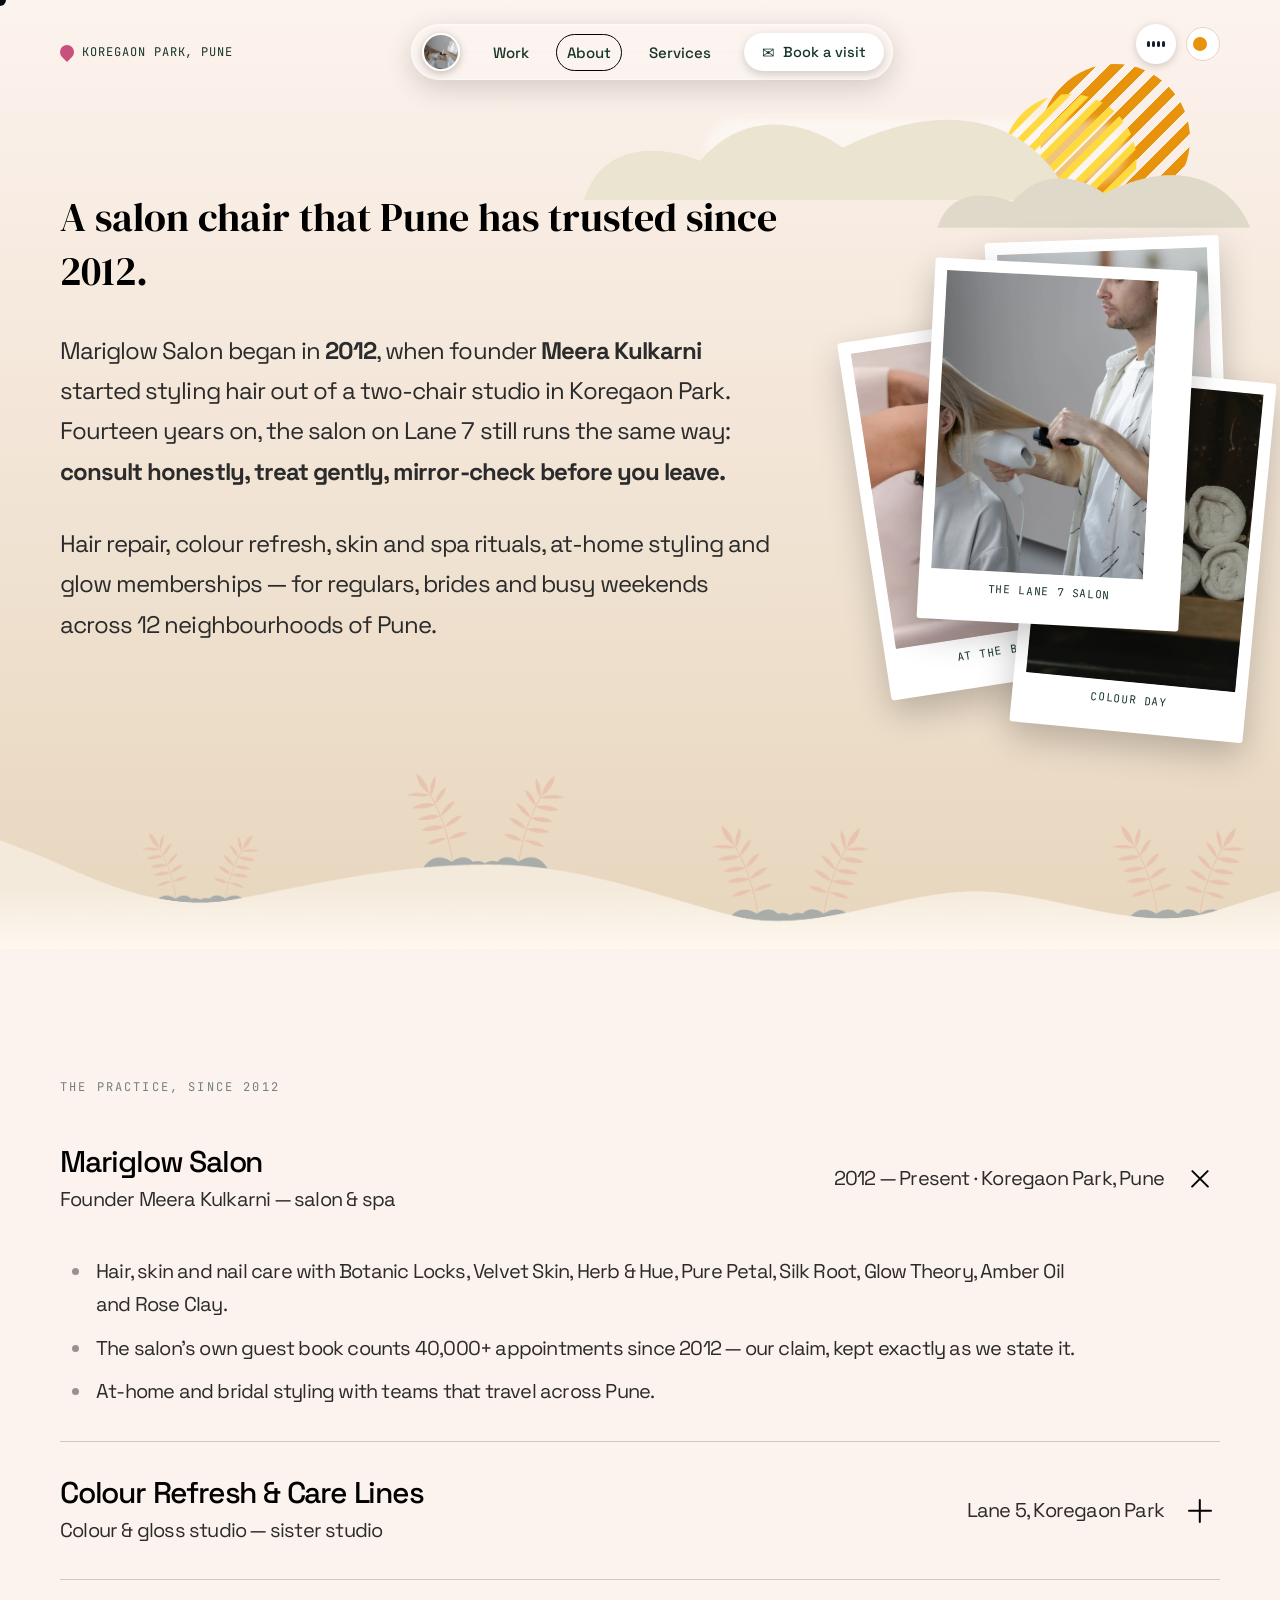
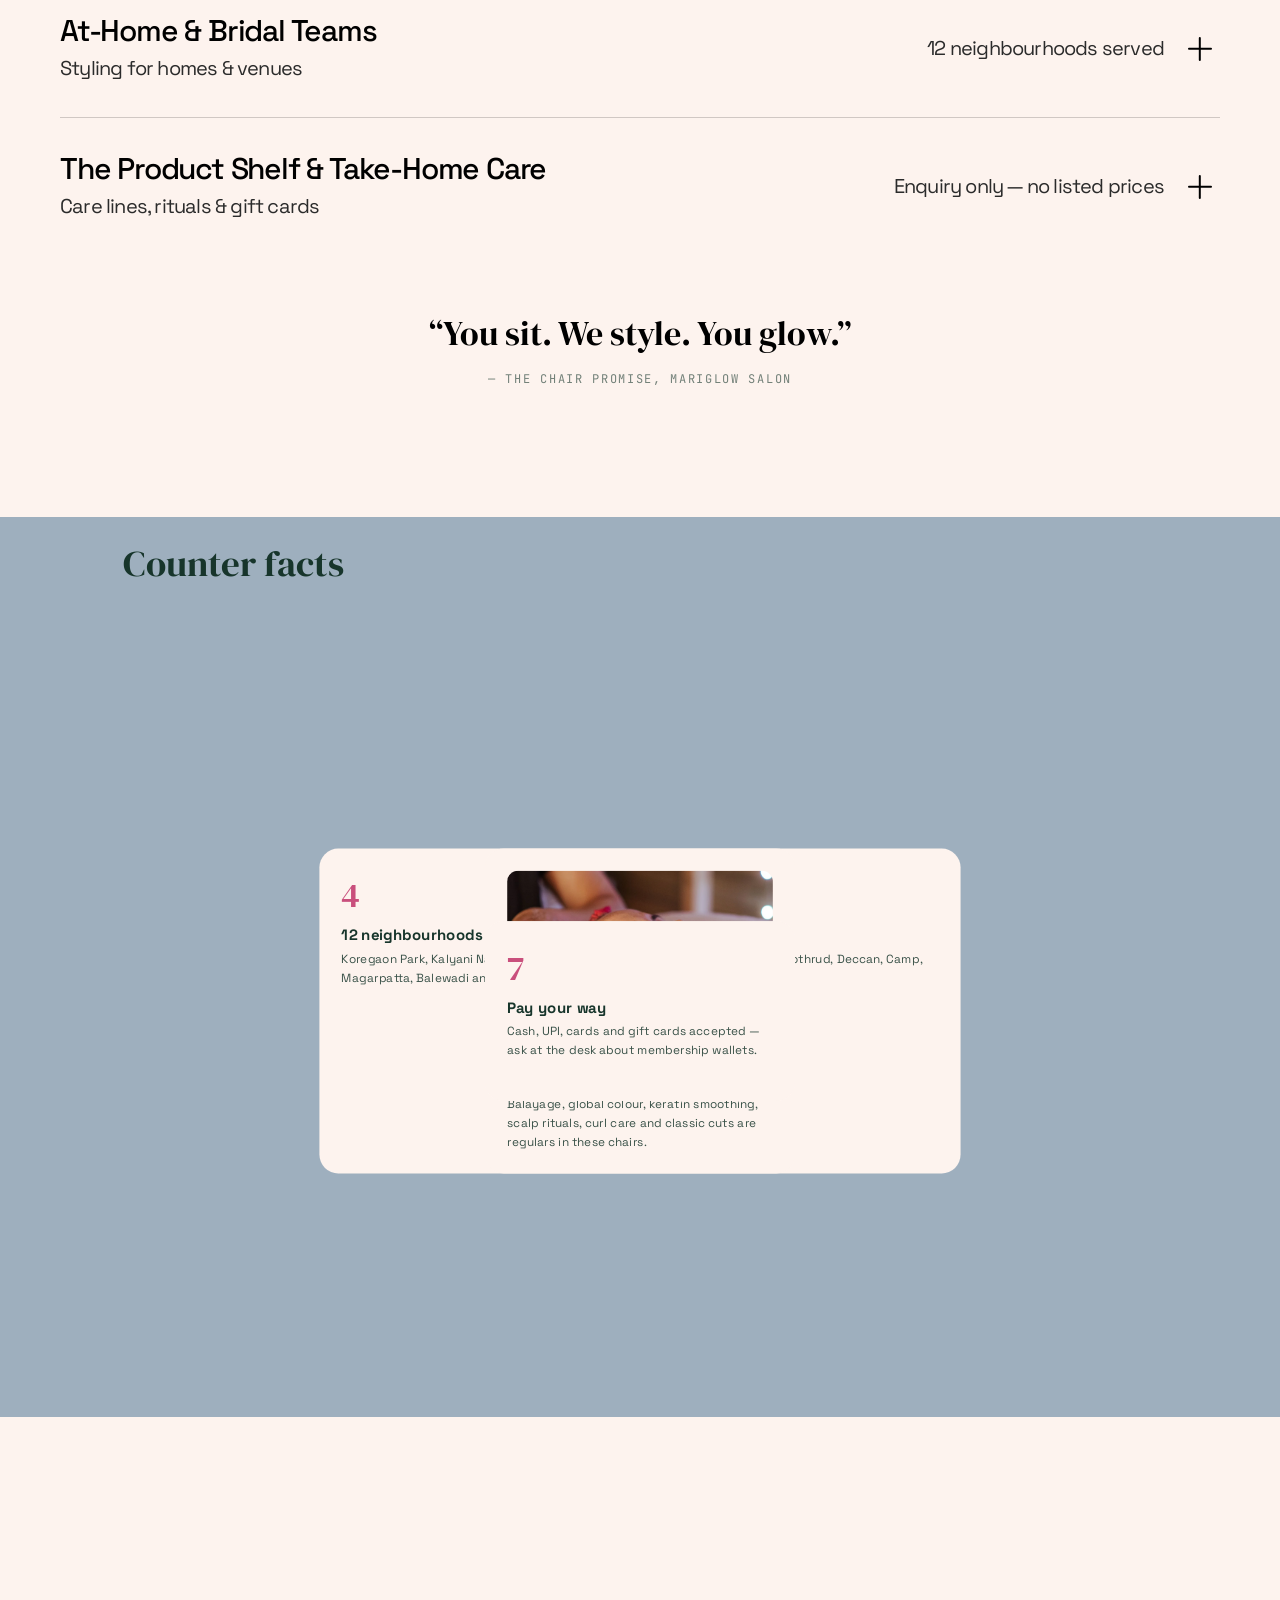
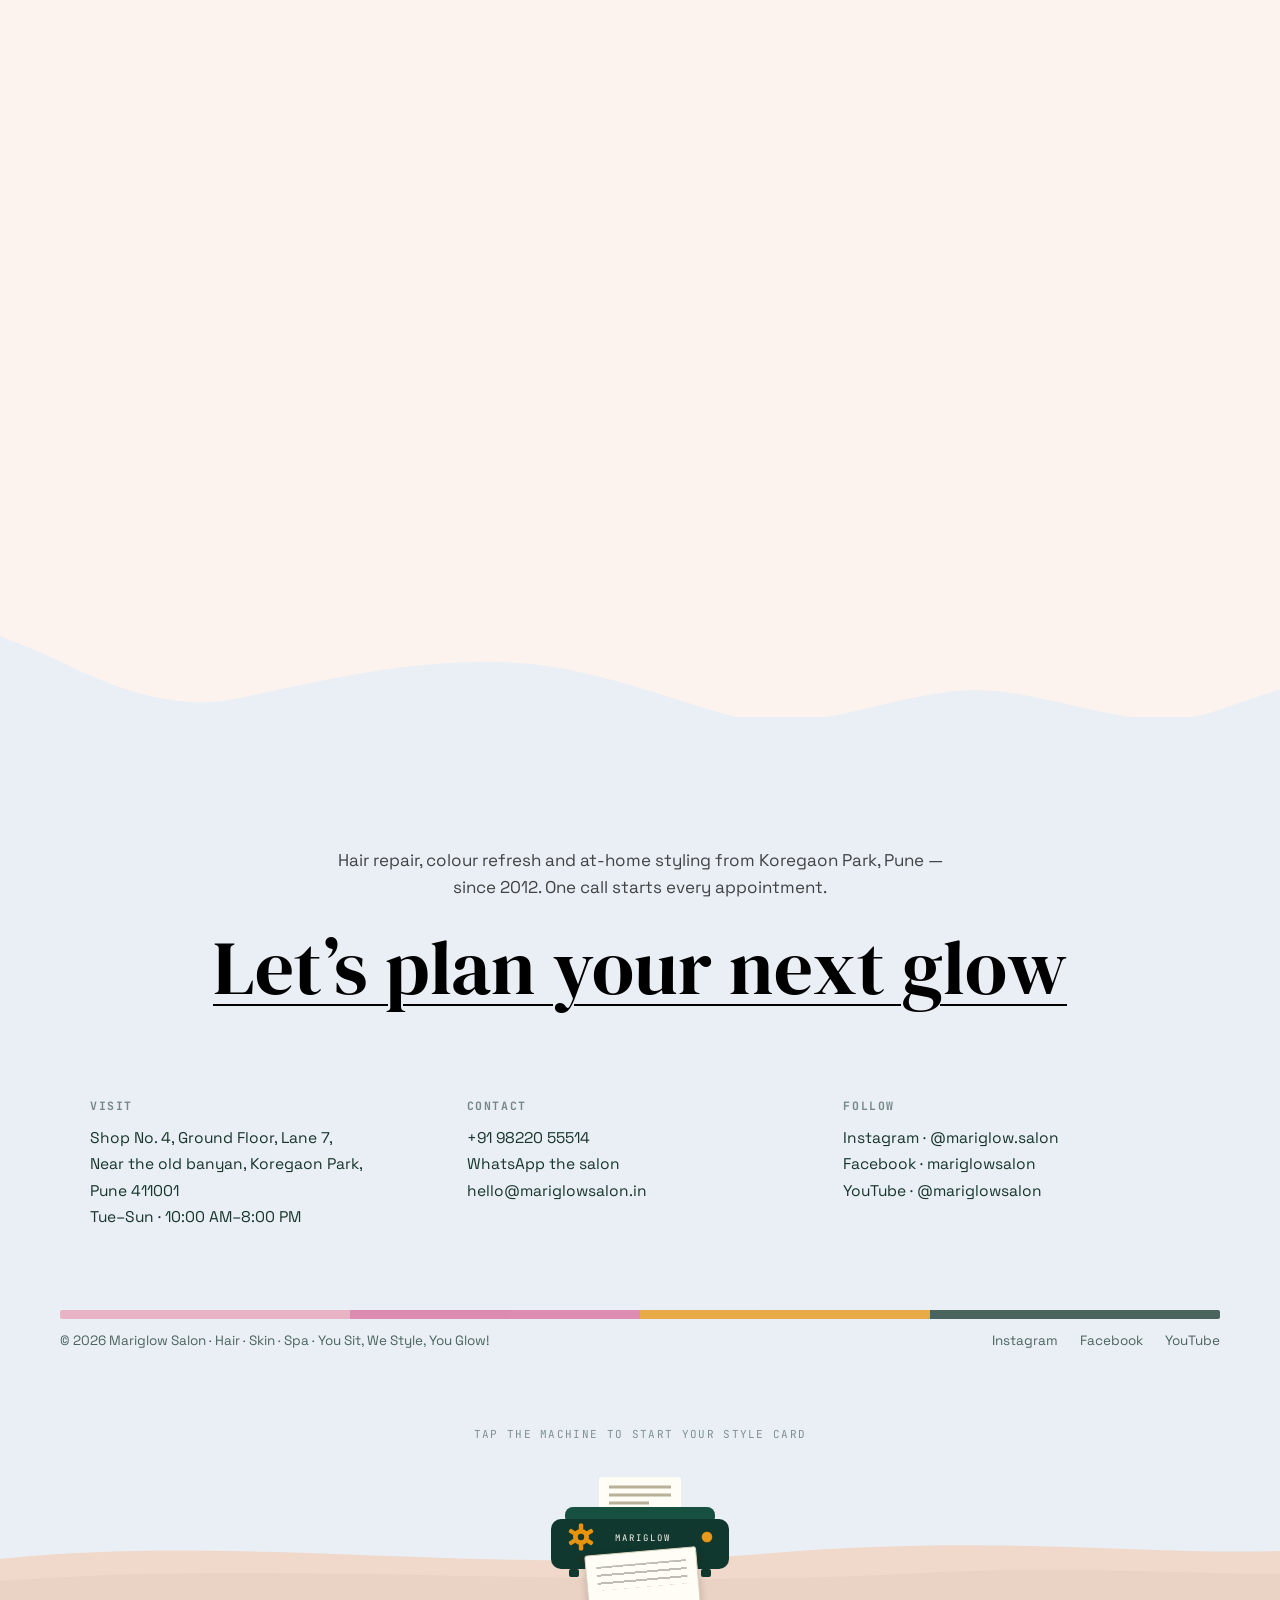
==== commit 42ae7f71: "Retheme SS Printer Services to Mariglow Salon: new skin (blush pearl, deep emerald, marigold, rose)," ====
--- a/about.html
+++ b/about.html
@@ -3,13 +3,14 @@
 <head>
 <meta charset="UTF-8">
 <meta name="viewport" content="width=device-width, initial-scale=1.0">
-<title>SS Printer Services — Printer Repair &amp; Cartridge Refilling, Hyderabad</title>
-<meta name="description" content="SS Printer Services — printer repair, on-site service and ink & toner cartridge refilling in KPHB, Kukatpally, Hyderabad since 2001. HP, Canon, Epson, Brother, Samsung, Xerox, Ricoh, Kyocera.">
-<link rel="icon" href="data:image/svg+xml,%3Csvg xmlns='http://www.w3.org/2000/svg' viewBox='0 0 32 32'%3E%3Crect width='32' height='32' rx='7' fill='%23060606'/%3E%3Ctext x='16' y='22' font-size='15' text-anchor='middle' fill='%23fff9f1' font-family='Georgia'%3ESS%3C/text%3E%3C/svg%3E">
+<title>Mariglow Salon — Hair, Skin &amp; Spa, Koregaon Park, Pune</title>
+<meta name="description" content="Mariglow Salon — hair repair, colour refresh, at-home styling and spa rituals in Koregaon Park, Pune since 2012. Botanic Locks, Velvet Skin, Herb & Hue, Pure Petal, Silk Root, Glow Theory, Amber Oil, Rose Clay.">
+<link rel="icon" href="data:image/svg+xml,%3Csvg xmlns='http://www.w3.org/2000/svg' viewBox='0 0 32 32'%3E%3Crect width='32' height='32' rx='7' fill='%2317352B'/%3E%3Ctext x='16' y='22' font-size='15' text-anchor='middle' fill='%23FDF3EE' font-family='Georgia'%3EM%3C/text%3E%3C/svg%3E">
 <link rel="preconnect" href="https://fonts.googleapis.com">
 <link rel="preconnect" href="https://fonts.gstatic.com" crossorigin>
 <link href="https://fonts.googleapis.com/css2?family=DM+Serif+Display:ital@0;1&family=Figtree:wght@300;400;500&family=Inter:wght@300;400;700&family=Roboto:wght@500;800&family=Lato:wght@300;400;700&family=Space+Grotesk:wght@300;400;500;700&family=JetBrains+Mono:wght@400;500;700&family=Playfair+Display:ital,wght@1,400..600&family=Darker+Grotesque:wght@700&family=Bitter:ital@1&display=swap" rel="stylesheet">
 <link rel="stylesheet" href="css/site.css?v=6">
+<link rel="stylesheet" href="css/glow.css?v=1">
 <script>
 /* Route shim + theme pre-paint (own code, SPEC §1.2/§1.7) */
 (function(){
@@ -18,7 +19,7 @@
   window.route={
     map:P2H,
     token:function(){
-      var p=location.pathname.replace(/\/ss-printer-services\/?/,'/').replace(/\/index\.html$/,'/').replace(/\/$/,'')||'/';
+      var p=location.pathname.replace(/\/mariglow-salon\/?/,'/').replace(/\/index\.html$/,'/').replace(/\/$/,'')||'/';
       if(P2H[p]) return P2H[p];
       if(/about\.html$/.test(p)) return 'about';
       if(/playground\.html$/.test(p)) return 'playground';
@@ -56,7 +57,7 @@
       <div class="pl-dots"><i></i><i></i><i></i><i></i><i></i><i></i><i></i><i></i><i></i></div>
       <div class="pl-pac"><i></i><i></i></div>
     </div>
-    <div class="pl-line" id="pl-line">Warming up the print heads…</div>
+    <div class="pl-line" id="pl-line">Warming up the styling chairs…</div>
   </div>
 </div>
 
@@ -67,11 +68,11 @@
 
 <!-- Nav (SPEC §1.7) -->
 <header id="nav">
-  <div class="nav-side"><span class="pin" aria-hidden="true"></span> KPHB, Hyderabad</div>
+  <div class="nav-side"><span class="pin" aria-hidden="true"></span> Koregaon Park, Pune</div>
   <a class="nav-back" href="./" data-route="home">← Back</a>
-  <nav class="nav-pill" id="nav-pill" aria-label="Main"><span class="nav-avatar"><img src="assets/storefront.webp" alt=""></span><span class="nav-links"><a class="nav-link" href="./" data-route="home">Work</a><a class="nav-link" href="about.html" data-route="about">About</a><a class="nav-link" href="playground.html" data-route="playground">Services</a></span><span class="avail"><span class="avail-dot"></span> Open Mon–Sat</span><button class="nav-cta" data-contact><span class="env" aria-hidden="true">✉</span> Book a repair</button></nav>
+  <nav class="nav-pill" id="nav-pill" aria-label="Main"><span class="nav-avatar"><img src="assets/storefront.webp" alt=""></span><span class="nav-links"><a class="nav-link" href="./" data-route="home">Work</a><a class="nav-link" href="about.html" data-route="about">About</a><a class="nav-link" href="playground.html" data-route="playground">Services</a></span><span class="avail"><span class="avail-dot"></span> Open Tue–Sun</span><button class="nav-cta" data-contact><span class="env" aria-hidden="true">✉</span> Book a visit</button></nav>
   <div class="nav-tools">
-    <button class="wave-btn" id="wave-btn" aria-label="Play or pause the service centre audio">
+    <button class="wave-btn" id="wave-btn" aria-label="Play or pause the salon audio">
       <span class="bars"><i></i><i></i><i></i><i></i></span>
     </button>
     <button class="theme-toggle" id="theme-toggle" aria-label="Toggle day and night mode"></button>
@@ -81,7 +82,7 @@
     <a href="./" data-route="home">01&nbsp; Work</a>
     <a href="about.html" data-route="about">02&nbsp; About</a>
     <a href="playground.html" data-route="playground">03&nbsp; Services</a>
-    <div class="mm-foot">Hyderabad, TS</div>
+    <div class="mm-foot">Pune, MH</div>
   </div>
 </header>
 
@@ -99,15 +100,15 @@
         <div class="moon-group" aria-hidden="true"><div class="moon-glow"></div><img class="moon-disc" src="assets/bg/moon.svg" alt=""></div>
       <img class="hero-cloud cloud-a" src="assets/bg/cloud.svg" alt="" aria-hidden="true">
       <img class="hero-cloud cloud-b" src="assets/bg/cloud.svg" alt="" aria-hidden="true">
-      <p class="hero-eyebrow"><span class="dot" aria-hidden="true"></span>Hello, we&rsquo;re SS Printer Services —</p>
-      <h1 class="hero-h1"><p class="hero-vlabel">Repair / Refill / Service</p><span>Printer</span><br>
-        <span class="roll" aria-label="repair, refills, setup, care"><span class="roll-track" id="roll-track"><span>Repair.</span><span>Refills.</span><span>Setup.</span><span>Care.</span><span>Repair.</span></span></span>
+      <p class="hero-eyebrow"><span class="dot" aria-hidden="true"></span>Hello, we&rsquo;re Mariglow Salon —</p>
+      <h1 class="hero-h1"><p class="hero-vlabel">Cut / Colour / Care</p><span>Salon</span><br>
+        <span class="roll" aria-label="hair, colour, skin, calm"><span class="roll-track" id="roll-track"><span>Hair.</span><span>Colour.</span><span>Skin.</span><span>Calm.</span><span>Hair.</span></span></span>
       </h1>
       <!-- Recorder / audio player (SPEC §3.1) -->
-      <div class="recorder" id="recorder" role="group" aria-label="Audio: inside the service centre">
+      <div class="recorder" id="recorder" role="group" aria-label="Audio: inside the salon">
         <div class="rec-disk" aria-hidden="true"></div>
         <div class="rec-center">
-          <div class="rec-title">Inside the service centre</div>
+          <div class="rec-title">Inside the salon</div>
           <div class="rec-slider" id="rec-slider">
             <div class="rec-track"><div class="rec-fill" id="rec-fill"></div></div>
             <div class="rec-knob" id="rec-knob"></div>
@@ -121,20 +122,20 @@
   </section>
 
   <!-- STORY / PROJECTS (SPEC §3.1) -->
-  <div class="plane-layer" id="plane-layer" aria-hidden="true"><svg class="trail" viewBox="0 0 1440 3021" preserveAspectRatio="none"><path id="trail-1" d="M120 120 C500 420 900 300 1180 760"/><path id="trail-2" d="M1180 1060 C900 1400 420 1330 240 1760"/><path id="trail-3" d="M240 2060 C600 2380 1050 2300 1240 2820"/></svg><div class="paper-plane" id="paper-plane"><svg viewBox="0 0 40 40"><path d="M4 22 L36 6 L24 34 L19 25 Z" fill="#060606"/></svg></div></div>
+  <div class="plane-layer" id="plane-layer" aria-hidden="true"><svg class="trail" viewBox="0 0 1440 3021" preserveAspectRatio="none"><path id="trail-1" d="M120 120 C500 420 900 300 1180 760"/><path id="trail-2" d="M1180 1060 C900 1400 420 1330 240 1760"/><path id="trail-3" d="M240 2060 C600 2380 1050 2300 1240 2820"/></svg><div class="paper-plane" id="paper-plane"><svg viewBox="0 0 40 40"><path d="M4 22 L36 6 L24 34 L19 25 Z" fill="#17352B"/></svg></div></div>
   <section class="projects" id="story">
     <div class="sky-band" aria-hidden="true"></div>
     
     <div class="wrap">
       <div class="intro-copy" id="intro-copy">
-        <p>Since 2001, our KPHB service centre has repaired printers and refilled cartridges for homes and offices across Hyderabad — laser, inkjet and plotters, diagnosed at the counter or at your door.</p>
-        <p class="bold">One call, one visit, and your printer is back on the desk — tested, cleaned and printing.</p>
+        <p>Since 2012, our Koregaon Park salon has repaired tired hair, refreshed colour and pampered skin for regulars across Pune — cuts, colour and spa rituals, at the chair or at your door.</p>
+        <p class="bold">One call, one visit, and you are back in the mirror — styled, polished and glowing.</p>
       </div>
       <div class="process">
-        <div class="step reveal"><b>Step 01</b><h3>Enquire</h3><p>Call or WhatsApp +91 94409 44388 and tell us what the printer is doing — or not doing.</p></div>
-        <div class="step reveal"><b>Step 02</b><h3>Share the details</h3><p>Brand, model and the error on screen. That is enough for a first diagnosis and repair options.</p></div>
-        <div class="step reveal"><b>Step 03</b><h3>Diagnosis &amp; repair</h3><p>At our KPHB centre, or on-site at your home or office. Door pickup and delivery across Hyderabad.</p></div>
-        <div class="step reveal"><b>Step 04</b><h3>Test &amp; handover</h3><p>Every repair ends with a print test in front of you before handover. No test, no handover.</p></div>
+        <div class="step reveal"><b>Step 01</b><h3>Enquire</h3><p>Call or WhatsApp +91 98220 55514 and tell us what your hair is doing — or not doing.</p></div>
+        <div class="step reveal"><b>Step 02</b><h3>Share the details</h3><p>Your hair history, your skin type and the look you want. That is enough for a first consultation and treatment options.</p></div>
+        <div class="step reveal"><b>Step 03</b><h3>Consult &amp; treat</h3><p>At our Koregaon Park salon, or at-home at your place. Bridal and occasion teams across Pune.</p></div>
+        <div class="step reveal"><b>Step 04</b><h3>Mirror check &amp; finish</h3><p>Every appointment ends with a mirror check in front of you before you leave. No glow, no goodbye.</p></div>
       </div>
     </div>
   </section>
@@ -142,31 +143,31 @@
   <!-- FEATURED WORK (SPEC §3.1) -->
   <section class="featured-work" id="work">
     <div class="wrap">
-      <h2 class="featured-h reveal">Brands we service</h2>
-      <div class="marquee" aria-label="Brands serviced: HP, Canon, Epson, Brother, Samsung, Xerox, Ricoh, Kyocera">
+      <h2 class="featured-h reveal">Lines we pamper with</h2>
+      <div class="marquee" aria-label="Product lines at Mariglow: Botanic Locks, Velvet Skin, Herb & Hue, Pure Petal, Silk Root, Glow Theory, Amber Oil, Rose Clay">
         <div class="marquee-track" id="marquee-track">
-          <span>HP</span><span>Canon</span><span>Epson</span><span>Brother</span><span>Samsung</span><span>Xerox</span><span>Ricoh</span><span>Kyocera</span>
+          <span>Botanic Locks</span><span>Velvet Skin</span><span>Herb &amp; Hue</span><span>Pure Petal</span><span>Silk Root</span><span>Glow Theory</span><span>Amber Oil</span><span>Rose Clay</span>
         </div>
       </div>
       <div class="tile-rows">
         <div class="tile-row" data-tile-row>
-          <article class="tile tile-wide" tabindex="0" data-goto="repair" aria-label="Open the printer repair case study">
-            <img src="assets/workbench-2.webp" alt="Printer repair workbench at SS Printer Services">
-            <div class="tile-overlay"><h3>Repair</h3><p>Laser &amp; inkjet printer repair<br>At the centre or on-site</p></div>
+          <article class="tile tile-wide" tabindex="0" data-goto="repair" aria-label="Open the hair repair case study">
+            <img src="assets/workbench-2.webp" alt="Hair repair at the Mariglow styling chair">
+            <div class="tile-overlay"><h3>Hair Repair</h3><p>Deep repair for tired, treated hair<br>At the salon or at-home</p></div>
           </article>
-          <article class="tile tile-narrow" tabindex="0" data-goto="refilling" aria-label="Open the cartridge refilling case study">
-            <img src="assets/toner-collection.webp" alt="CMYK laser toner cartridge collection">
-            <div class="tile-overlay"><h3>Refilling</h3><p>Ink &amp; toner cartridge refilling<br>Cleaned, refilled, print-tested</p></div>
+          <article class="tile tile-narrow" tabindex="0" data-goto="refilling" aria-label="Open the colour refresh case study">
+            <img src="assets/toner-collection.webp" alt="The Mariglow colour and care collection">
+            <div class="tile-overlay"><h3>Colour Refresh</h3><p>Gloss &amp; colour refresh rituals<br>Cleansed, coloured, mirror-checked</p></div>
           </article>
         </div>
         <div class="tile-row" data-tile-row>
-          <article class="tile tile-narrow" tabindex="0" data-goto="onsite" aria-label="Open the on-site and AMC case study">
-            <video muted loop playsinline preload="none" poster="assets/service-centre-poster.jpg" data-src="assets/service-centre.mp4" aria-label="Inside the SS Printer service centre"></video>
-            <div class="tile-overlay"><h3>On-Site &amp; AMC</h3><p>Doorstep repair &amp; maintenance<br>Homes and offices, Hyderabad</p></div>
+          <article class="tile tile-narrow" tabindex="0" data-goto="onsite" aria-label="Open the at-home and bridal case study">
+            <video muted loop playsinline preload="none" poster="assets/service-centre-poster.jpg" data-src="assets/service-centre.mp4" aria-label="Inside the Mariglow salon"></video>
+            <div class="tile-overlay"><h3>At-Home &amp; Bridal</h3><p>Doorstep styling &amp; bridal teams<br>Homes and venues, Pune</p></div>
           </article>
-          <article class="tile tile-wide" tabindex="0" data-goto="spares" aria-label="Open the spares and consumables case study">
-            <img src="assets/printer-collection.webp" alt="Printers with ink and toner supplies">
-            <div class="tile-overlay"><h3>Spares</h3><p>Genuine spare parts &amp; consumables<br>Ink, toner and ribbon cartridges</p></div>
+          <article class="tile tile-wide" tabindex="0" data-goto="spares" aria-label="Open the product shelf case study">
+            <img src="assets/printer-collection.webp" alt="Salon chairs with hair and skin care lines">
+            <div class="tile-overlay"><h3>The Shelf</h3><p>Genuine care lines &amp; take-home rituals<br>Hair, skin and nail care</p></div>
           </article>
         </div>
       </div>
@@ -182,19 +183,19 @@
     </div>
     <div class="t-cards" id="t-cards">
       <article class="t-card" style="--pos: 0; z-index: 3;">
-        <div class="stars" aria-label="Rated 4.5 of 5 on JustDial">★★★★★</div>
-        <blockquote>Rated 4.5 of 5 from 519 ratings on JustDial — the city&rsquo;s printer owners keep this counter busy. The themes repeat across hundreds of reviews: fast service, genuine work, and a reasonable price for the repair.</blockquote>
-        <div class="who"><div class="avatar" aria-hidden="true">J</div><div><div class="t-name">JustDial customer</div><div class="t-role">519 ratings · 4.5 of 5</div></div></div>
+        <div class="stars" aria-label="From the Mariglow guest book">★★★★★</div>
+        <blockquote>Written in the guest book at Lane 7, again and again, in different handwriting: unhurried chairs, honest advice before anything is cut, and a mirror moment at the end that never disappoints. Fourteen years of regulars cannot all be wrong.</blockquote>
+        <div class="who"><div class="avatar" aria-hidden="true">G</div><div><div class="t-name">Guest book regular</div><div class="t-role">Regular · since 2016</div></div></div>
       </article>
       <article class="t-card" style="--pos: 1; z-index: 2;">
-        <div class="stars" aria-label="Rated 5 of 5 on Google">★★★★★</div>
-        <blockquote>A perfect 5.0 on Google — from a small set of 2 reviews, and we say so plainly. Both describe the same counter experience customers have had since 2001: bring the printer in broken, take it home printing.</blockquote>
-        <div class="who"><div class="avatar" aria-hidden="true">G</div><div><div class="t-name">Google reviewer</div><div class="t-role">2 reviews · 5.0 of 5</div></div></div>
+        <div class="stars" aria-label="From a first-time guest">★★★★★</div>
+        <blockquote>A first visit, noted in the book the same evening: came in with tired, over-treated hair and no plan, left with a gloss, a trim and a care ritual written on a card. The consultation came before the scissors — that is the part guests remember.</blockquote>
+        <div class="who"><div class="avatar" aria-hidden="true">F</div><div><div class="t-name">First-time guest</div><div class="t-role">Hair repair · first visit</div></div></div>
       </article>
       <article class="t-card" style="--pos: -1; z-index: 1;">
-        <div class="stars" aria-label="Review themes from JustDial">★★★★★</div>
-        <blockquote>What reviewers praise: same-day turnaround, honest diagnosis before any part is changed, and refilled cartridges that are print-tested before handover. What a few flag: popular cartridges can sell out — call ahead on +91 94409 44388.</blockquote>
-        <div class="who"><div class="avatar" aria-hidden="true">J</div><div><div class="t-name">JustDial customer</div><div class="t-role">Review themes · JustDial</div></div></div>
+        <div class="stars" aria-label="What guests praise">★★★★★</div>
+        <blockquote>What guests praise: same-week appointments, a patch test before any colour, and take-home care matched to their hair — never a hard sell. What a few flag: Saturdays fill fast — call ahead on +91 98220 55514.</blockquote>
+        <div class="who"><div class="avatar" aria-hidden="true">R</div><div><div class="t-name">Weekend regular</div><div class="t-role">Guest book · colour refresh</div></div></div>
       </article>
     </div>
   </section>
@@ -207,15 +208,15 @@
     
     <div class="ai-inner">
       <div>
-        <h1 class="ai-heading">A printer repair counter that Hyderabad has trusted since 2001.</h1>
-        <p class="ai-body">SS Printer Services began in <strong>2001</strong>, when founder <strong>JV</strong> started repairing printers in Kukatpally. Twenty-six years on, the counter at Padmavathi Plaza still runs the same way: <strong>diagnose honestly, repair properly, print-test before handover.</strong></p>
-        <p class="ai-body">Laser and inkjet printers, plotters, cartridge refilling, installation and annual maintenance — for homes, shops and offices across 35+ areas of Hyderabad.</p>
+        <h1 class="ai-heading">A salon chair that Pune has trusted since 2012.</h1>
+        <p class="ai-body">Mariglow Salon began in <strong>2012</strong>, when founder <strong>Meera Kulkarni</strong> started styling hair out of a two-chair studio in Koregaon Park. Fourteen years on, the salon on Lane 7 still runs the same way: <strong>consult honestly, treat gently, mirror-check before you leave.</strong></p>
+        <p class="ai-body">Hair repair, colour refresh, skin and spa rituals, at-home styling and glow memberships — for regulars, brides and busy weekends across 12 neighbourhoods of Pune.</p>
       </div>
       <div class="ai-photos" id="ai-photos">
-        <figure class="polaroid pol-1"><img src="assets/product-1.webp" alt="Printer cartridge product at the SS Printer store" draggable="false"><figcaption>Ink &amp; toner</figcaption></figure>
-        <figure class="polaroid pol-2"><img src="assets/workbench-1.webp" alt="Printer on the repair workbench" draggable="false"><figcaption>On the bench</figcaption></figure>
-        <figure class="polaroid pol-3"><img src="assets/product-6.webp" alt="Cartridge refilling supplies" draggable="false"><figcaption>Refilling</figcaption></figure>
-        <figure class="polaroid pol-4"><img src="assets/storefront.webp" alt="SS Printer Services storefront, KPHB" draggable="false"><figcaption>The KPHB store</figcaption></figure>
+        <figure class="polaroid pol-1"><img src="assets/product-1.webp" alt="Hair care lines at the Mariglow shelf" draggable="false"><figcaption>Hair &amp; skin</figcaption></figure>
+        <figure class="polaroid pol-2"><img src="assets/workbench-1.webp" alt="A wash at the Mariglow backwash" draggable="false"><figcaption>At the basin</figcaption></figure>
+        <figure class="polaroid pol-3"><img src="assets/product-6.webp" alt="Colour refresh supplies" draggable="false"><figcaption>Colour day</figcaption></figure>
+        <figure class="polaroid pol-4"><img src="assets/storefront.webp" alt="The Mariglow styling floor" draggable="false"><figcaption>The Lane 7 salon</figcaption></figure>
         <button class="pol-reset" id="pol-reset" aria-label="Reset photos">↺</button>
       </div>
     </div>
@@ -223,55 +224,55 @@
   </section>
   <section class="about-exp">
     <div class="ae-inner">
-      <p class="ae-label">The practice, since 2001</p>
+      <p class="ae-label">The practice, since 2012</p>
       <div class="aexp-list">
       <div class="aexp-item is-open">
         <button class="aexp-head" aria-expanded="true">
-          <span class="aexp-company"><span class="aexp-name">SS Printer Services</span><span class="aexp-role">Founder JV — printer repair &amp; service centre</span></span>
-          <span class="aexp-meta"><span class="aexp-date">2001 — Present · KPHB, Hyderabad</span><span class="aexp-toggle" aria-hidden="true"></span></span>
+          <span class="aexp-company"><span class="aexp-name">Mariglow Salon</span><span class="aexp-role">Founder Meera Kulkarni — salon &amp; spa</span></span>
+          <span class="aexp-meta"><span class="aexp-date">2012 — Present · Koregaon Park, Pune</span><span class="aexp-toggle" aria-hidden="true"></span></span>
         </button>
         <div class="aexp-panel"><div class="aexp-panel-inner">
           <ul class="aexp-bullets">
-            <li>Printer repair for HP, Canon, Epson, Brother, Samsung, Xerox, Ricoh and Kyocera.</li>
-            <li>The business&rsquo;s own older pages count 75,000+ printers repaired since 2001 — their claim, kept as they state it.</li>
-            <li>On-site and doorstep service with door pickup and delivery across Hyderabad.</li>
+            <li>Hair, skin and nail care with Botanic Locks, Velvet Skin, Herb &amp; Hue, Pure Petal, Silk Root, Glow Theory, Amber Oil and Rose Clay.</li>
+            <li>The salon&rsquo;s own guest book counts 40,000+ appointments since 2012 — our claim, kept exactly as we state it.</li>
+            <li>At-home and bridal styling with teams that travel across Pune.</li>
           </ul>
         </div></div>
       </div>
       <div class="aexp-divider"></div>
       <div class="aexp-item">
         <button class="aexp-head" aria-expanded="false">
-          <span class="aexp-company"><span class="aexp-name">Cartridge Refilling &amp; Consumables</span><span class="aexp-role">Ink &amp; toner refilling — sister store</span></span>
-          <span class="aexp-meta"><span class="aexp-date">KPHB Main Road</span><span class="aexp-toggle" aria-hidden="true"></span></span>
+          <span class="aexp-company"><span class="aexp-name">Colour Refresh &amp; Care Lines</span><span class="aexp-role">Colour &amp; gloss studio — sister studio</span></span>
+          <span class="aexp-meta"><span class="aexp-date">Lane 5, Koregaon Park</span><span class="aexp-toggle" aria-hidden="true"></span></span>
         </button>
         <div class="aexp-panel"><div class="aexp-panel-inner">
-          <ul class="aexp-bullets"><li>Every refill follows the full bench process: disassemble, clean, replace worn parts, refill, then a print test before the cartridge leaves the counter.</li></ul>
+          <ul class="aexp-bullets"><li>Every colour refresh follows the full studio process: consult, cleanse, patch-test, apply, then a mirror check before you leave the chair.</li></ul>
         </div></div>
       </div>
       <div class="aexp-divider"></div>
       <div class="aexp-item">
         <button class="aexp-head" aria-expanded="false">
-          <span class="aexp-company"><span class="aexp-name">On-Site &amp; AMC Support</span><span class="aexp-role">Maintenance for homes &amp; offices</span></span>
-          <span class="aexp-meta"><span class="aexp-date">35+ areas served</span><span class="aexp-toggle" aria-hidden="true"></span></span>
+          <span class="aexp-company"><span class="aexp-name">At-Home &amp; Bridal Teams</span><span class="aexp-role">Styling for homes &amp; venues</span></span>
+          <span class="aexp-meta"><span class="aexp-date">12 neighbourhoods served</span><span class="aexp-toggle" aria-hidden="true"></span></span>
         </button>
         <div class="aexp-panel"><div class="aexp-panel-inner">
-          <ul class="aexp-bullets"><li>Installation and setup for new printers, maintenance visits, and annual support for offices that print every day — from KPHB and Hitech City to Secunderabad and Shamshabad.</li></ul>
+          <ul class="aexp-bullets"><li>Bridal mornings, party styling and glow memberships for guests who celebrate every season — from Koregaon Park and Kalyani Nagar to Baner and Kothrud.</li></ul>
         </div></div>
       </div>
       <div class="aexp-divider"></div>
       <div class="aexp-item">
         <button class="aexp-head" aria-expanded="false">
-          <span class="aexp-company"><span class="aexp-name">Genuine Spares &amp; Sales</span><span class="aexp-role">Parts, consumables &amp; printer sales</span></span>
+          <span class="aexp-company"><span class="aexp-name">The Product Shelf &amp; Take-Home Care</span><span class="aexp-role">Care lines, rituals &amp; gift cards</span></span>
           <span class="aexp-meta"><span class="aexp-date">Enquiry only — no listed prices</span><span class="aexp-toggle" aria-hidden="true"></span></span>
         </button>
         <div class="aexp-panel"><div class="aexp-panel-inner">
-          <ul class="aexp-bullets"><li>Genuine spare parts, ink bottles, ink cartridges, toner cartridges and ribbon cartridges — twelve enquiry-only lines, priced at the counter, never invented online.</li></ul>
+          <ul class="aexp-bullets"><li>Genuine care lines — hair oils, colour care, skin rituals and nail care — twelve enquiry-only lines, priced at the shelf, never invented online.</li></ul>
         </div></div>
       </div>
       </div>
       <div class="quote-block">
-        <p class="q">&ldquo;We fix it. You print it.&rdquo;</p>
-        <p class="by">— The counter promise, SS Printer Services</p>
+        <p class="q">&ldquo;You sit. We style. You glow.&rdquo;</p>
+        <p class="by">— The chair promise, Mariglow Salon</p>
       </div>
     </div>
   </section>
@@ -279,13 +280,13 @@
     <div class="af-inner">
       <h2>Counter facts</h2>
       <div class="fact-grid">
-        <div class="fact-card"><div class="num">1</div><h3>Since 2001</h3><p>Founded by JV, who still leads the bench with 26+ years of printer experience.</p></div>
-        <div class="fact-card"><div class="num">2</div><h3>75,000+ printers</h3><p>Repaired since 2001, as claimed on the business&rsquo;s own older Epson service page.</p></div>
-        <div class="fact-card"><div class="num">3</div><h3>8 brands serviced</h3><p>HP, Canon, Epson, Brother, Samsung, Xerox, Ricoh and Kyocera — plus plotters.</p></div>
-        <div class="fact-card wide"><div class="num">4</div><h3>35+ areas served</h3><p>KPHB, Kukatpally, Hitech City, Madhapur, Gachibowli, Ameerpet, Kondapur, Secunderabad, Begumpet, Banjara Hills, Jubilee Hills, Miyapur, Nizampet, Manikonda, Uppal, Dilsukhnagar, LB Nagar, Kompally, Patancheru, Shamshabad and more.</p></div>
-        <div class="fact-card"><img src="assets/workbench-4.webp" alt="Epson printer models serviced at the centre"><div class="num">5</div><h3>Epson, in depth</h3><p>L3110, L3150, L3250, L380, L5290, L6270, LQ-310, L14150, M3170 and L210 are regulars on this bench.</p></div>
-        <div class="fact-card"><div class="num">6</div><h3>Print-tested, always</h3><p>Repairs and refills both end with a test print. It is the last step of every job ticket.</p></div>
-        <div class="fact-card"><div class="num">7</div><h3>Pay your way</h3><p>Cash, UPI, net banking and cheque/DD accepted, per the business&rsquo;s JustDial listing.</p></div>
+        <div class="fact-card"><div class="num">1</div><h3>Since 2012</h3><p>Founded by Meera Kulkarni, who still leads the floor with 14+ years of styling experience.</p></div>
+        <div class="fact-card"><div class="num">2</div><h3>40,000+ appointments</h3><p>Styled since 2012, as counted in the salon&rsquo;s own guest book.</p></div>
+        <div class="fact-card"><div class="num">3</div><h3>8 care lines</h3><p>Botanic Locks, Velvet Skin, Herb &amp; Hue, Pure Petal, Silk Root, Glow Theory, Amber Oil and Rose Clay.</p></div>
+        <div class="fact-card wide"><div class="num">4</div><h3>12 neighbourhoods</h3><p>Koregaon Park, Kalyani Nagar, Viman Nagar, Aundh, Baner, Wakad, Hinjewadi, Kothrud, Deccan, Camp, Magarpatta, Balewadi and more — for at-home visits.</p></div>
+        <div class="fact-card"><img src="assets/workbench-4.webp" alt="The spa corner at the Lane 7 salon"><div class="num">5</div><h3>Hair, in depth</h3><p>Balayage, global colour, keratin smoothing, scalp rituals, curl care and classic cuts are regulars in these chairs.</p></div>
+        <div class="fact-card"><div class="num">6</div><h3>Mirror-checked, always</h3><p>Cuts and colours both end with a mirror check. It is the last step of every appointment card.</p></div>
+        <div class="fact-card"><div class="num">7</div><h3>Pay your way</h3><p>Cash, UPI, cards and gift cards accepted — ask at the desk about membership wallets.</p></div>
       </div>
     </div>
   </section>
@@ -294,9 +295,9 @@
 
 <!-- ================= PLAYGROUND / SERVICES VIEW (SPEC §4) ================= -->
 <div id="playground-view" class="view" hidden>
-  <h1 class="sr-only">Services — printer repair and refilling by SS Printer Services</h1>
+  <h1 class="sr-only">Services — hair, skin and spa by Mariglow Salon</h1>
   <section class="pg-flow" id="pg-flow">
-    <p class="pgf-lead">Every service below runs from the same KPHB counter — bring the printer in, or book a visit and the bench comes to you.</p>
+    <p class="pgf-lead">Every service below runs from the same Lane 7 salon — take a chair with us, or book a visit and the stylists come to you.</p>
     <div class="pgf-stage" id="pgf-stage">
       <div class="pgf-track" id="pgf-track"></div>
       <button class="pgf-arrow prev" id="pgf-prev" aria-label="Previous service">←</button>
@@ -310,8 +311,8 @@
   </section>
   <section class="playground-bricks">
     <div class="pg-intro">
-      <h2>All services, one counter</h2>
-      <p>Eight services, one phone number. Every job — a paper jam, a faded refill, a plotter down at a site office — starts the same way: call +91 94409 44388, share the brand, model and error, and we take it from there.</p>
+      <h2>All services, one salon</h2>
+      <p>Eight services, one phone number. Every appointment — a bad hair week, a faded colour, a wedding morning at a venue — starts the same way: call +91 98220 55514, share your hair history and the look you want, and we take it from there.</p>
     </div>
     <div class="pg-grid" id="pg-grid"></div>
   </section>
@@ -337,39 +338,39 @@
     <div class="cs-wrap">
       <div class="cs-hero-grid">
         <div>
-          <h1 class="cs-hero-h">Repair</h1>
-          <p class="cs-tagline">Dead printer in, printing printer out.</p>
-          <p class="cs-hero-intro">Laser, inkjet and dot-matrix printers repaired at the KPHB bench — paper jams, print quality faults, board and sensor failures, and the errors that stop a workday cold.</p>
-        </div>
-        <div class="cs-meta"><div><div class="cs-meta-k">Service</div><div class="cs-meta-v">Printer repair</div></div><div><div class="cs-meta-k">For</div><div class="cs-meta-v">Homes, shops &amp; offices</div></div><div><div class="cs-meta-k">Since</div><div class="cs-meta-v">2001 · Founder JV</div></div><div><div class="cs-meta-k">Coverage</div><div class="cs-meta-v">Centre + on-site, Hyderabad</div></div></div>
-      </div>
-    </div>
-    <div class="cs-hero-mock"><img src="assets/workbench-1.webp" alt="Repair workbench at SS Printer Services"></div>
+          <h1 class="cs-hero-h">Hair Repair</h1>
+          <p class="cs-tagline">Tired hair in, glossy hair out.</p>
+          <p class="cs-hero-intro">Dry, over-treated and breaking hair repaired at the Lane 7 chairs — split ends, colour fatigue, frizz and the bad hair weeks that stop a morning cold.</p>
+        </div>
+        <div class="cs-meta"><div><div class="cs-meta-k">Service</div><div class="cs-meta-v">Hair repair &amp; spa</div></div><div><div class="cs-meta-k">For</div><div class="cs-meta-v">All hair types &amp; textures</div></div><div><div class="cs-meta-k">Since</div><div class="cs-meta-v">2012 · Founder Meera</div></div><div><div class="cs-meta-k">Coverage</div><div class="cs-meta-v">Salon + at-home, Pune</div></div></div>
+      </div>
+    </div>
+    <div class="cs-hero-mock"><video muted loop playsinline autoplay poster="assets/hair-repair-poster.jpg" src="assets/hair-repair.mp4" aria-label="A hair wash at the Mariglow backwash"></video></div>
   </section>
   <section class="cs-band cream cs-ledger">
     <div class="cs-wrap"><div class="cs-ledger-head">
       <div><div class="cs-ledger-num">01</div></div>
       <div>
         <p class="cs-ledger-eye">The problem</p>
-        <h2 class="cs-ledger-h">A stopped printer <i>stops everything</i> around it</h2>
-        <p class="cs-p">Invoices wait. Labels wait. Exam papers, delivery challans and site drawings wait. Most faults we see are mechanical or consumable — pickup rollers, fusers, clogged heads, tired cartridges — and most are diagnosed the same day they arrive at the counter.</p>
-        <p class="cs-p">Share the brand, model and the error on the display when you call. That one message lets the bench prepare parts before your printer even reaches KPHB.</p>
-      </div>
-    </div>
-    <div class="cs-cols"><img src="assets/workbench-3.webp" alt="Diagnosis at the bench"><img src="assets/workbench-4.webp" alt="Epson printers queued for service"></div>
+        <h2 class="cs-ledger-h">Tired hair <i>stops everything</i> around it</h2>
+        <p class="cs-p">Plans wait. Photos wait. Interviews, weddings, reunions and big presentations wait. Most damage we see is treatable — heat fatigue, colour overload, dry ends, a tired scalp — and most is assessed the same day you take the chair.</p>
+        <p class="cs-p">Share your hair history and a photo of the look you want when you call. That one message lets your stylist prepare treatments before you even reach Lane 7.</p>
+      </div>
+    </div>
+    <div class="cs-cols"><img src="assets/workbench-3.webp" alt="Consultation at the chair"><img src="assets/workbench-4.webp" alt="Guests at the backwash"></div>
     </div>
   </section>
   <section class="cs-band cream cs-quote">
-    <div class="cs-wrap"><p>&ldquo;We fix it. You print it.&rdquo;</p><p class="attr">The counter promise — since 2001</p></div>
+    <div class="cs-wrap"><p>&ldquo;You sit. We style. You glow.&rdquo;</p><p class="attr">The chair promise — since 2012</p></div>
   </section>
   <section class="cs-band dark cs-ledger">
     <div class="cs-wrap"><div class="cs-ledger-head">
       <div><div class="cs-ledger-num">02</div></div>
       <div>
-        <p class="cs-ledger-eye">The bench way</p>
-        <h2 class="cs-ledger-h">Diagnose first, <i>change parts second</i></h2>
-        <p class="cs-p">Every repair starts with diagnosis and repair options — what failed, what it takes to fix, and what can wait. Genuine spare parts are fitted where a part has truly failed, and the old part is shown at handover.</p>
-        <div class="cs-note"><div class="nl">Bench note</div><p>The business&rsquo;s own older pages count 75,000+ printers repaired since 2001. We keep that number exactly as they state it — it is their claim, and twenty-four years of queues at one counter is how it was earned.</p></div>
+        <p class="cs-ledger-eye">The salon way</p>
+        <h2 class="cs-ledger-h">Consult first, <i>treat second</i></h2>
+        <p class="cs-p">Every repair starts with a consultation and honest options — what is damaged, what it takes to restore, and what can wait. Genuine care lines are used where hair has truly failed, and the trim is shown before it falls.</p>
+        <div class="cs-note"><div class="nl">Salon note</div><p>The salon&rsquo;s own guest book counts 40,000+ appointments since 2012. We keep that number exactly as we state it — it is our claim, and fourteen years of full chairs on Lane 7 is how it was earned.</p></div>
       </div>
     </div></div>
   </section>
@@ -378,30 +379,30 @@
       <p class="cs-ledger-eye">How a repair runs</p>
       <h2 class="cs-ledger-h">Four steps, <i>every time</i></h2>
       <div class="cs-steps">
-        <div class="cs-step-card"><b>Step 01</b><h4>Enquire</h4><p>Call or WhatsApp +91 94409 44388.</p></div>
-        <div class="cs-step-card"><b>Step 02</b><h4>Share brand, model, error</h4><p>The three details that start every diagnosis.</p></div>
-        <div class="cs-step-card"><b>Step 03</b><h4>Diagnosis &amp; repair</h4><p>At the KPHB centre, on-site, or by door pickup and delivery.</p></div>
-        <div class="cs-step-card"><b>Step 04</b><h4>Test &amp; handover</h4><p>A print test in front of you closes the job.</p></div>
+        <div class="cs-step-card"><b>Step 01</b><h4>Enquire</h4><p>Call or WhatsApp +91 98220 55514.</p></div>
+        <div class="cs-step-card"><b>Step 02</b><h4>Share history, goals, photos</h4><p>The three details that start every consultation.</p></div>
+        <div class="cs-step-card"><b>Step 03</b><h4>Consult &amp; treat</h4><p>At the Lane 7 salon, at-home, or with the bridal team at your venue.</p></div>
+        <div class="cs-step-card"><b>Step 04</b><h4>Mirror check &amp; finish</h4><p>A mirror check in front of you closes the appointment.</p></div>
       </div>
       <div class="cs-stats">
-        <div class="cs-stat"><b>2001</b><span>Repairing printers in Hyderabad since</span></div>
-        <div class="cs-stat"><b>8</b><span>Brands serviced — HP, Canon, Epson, Brother, Samsung, Xerox, Ricoh, Kyocera</span></div>
-        <div class="cs-stat"><b>35+</b><span>Areas covered for on-site visits and delivery</span></div>
+        <div class="cs-stat"><b>2012</b><span>Styling hair in Pune since</span></div>
+        <div class="cs-stat"><b>8</b><span>Care lines on the shelf — Botanic Locks to Rose Clay</span></div>
+        <div class="cs-stat"><b>12</b><span>Neighbourhoods covered for at-home visits</span></div>
       </div>
     </div>
   </section>
   <section class="cs-band cream cs-closing">
-    <div class="cs-wrap"><h2>Printer down? Bring it to the counter that has fixed them since 2001.</h2><p>Shop No. 206, Padmavathi Plaza, KPHB Main Road — Mon–Sat, 9:30 AM–8:00 PM.</p><a class="cta" href="https://wa.me/919440944388" target="_blank" rel="noopener">WhatsApp the bench</a></div>
+    <div class="cs-wrap"><h2>Hair down? Bring it to the chairs that have revived it since 2012.</h2><p>Shop No. 4, Lane 7, Koregaon Park — Tue–Sun, 10:00 AM–8:00 PM.</p><a class="cta" href="https://wa.me/919822055514" target="_blank" rel="noopener">WhatsApp the salon</a></div>
   </section>
   <section class="cs-band dark cs-readnext" data-readnext data-next="refilling">
     <div class="cs-wrap">
       <div class="rn-copy">
         <p class="rn-kicker">Read next</p>
-        <a class="rn-title" href="work/refilling.html" data-route="refilling">Refilling</a>
-        <p class="rn-desc">Ink and toner cartridges disassembled, cleaned, refilled and print-tested — the full bench process.</p>
+        <a class="rn-title" href="work/refilling.html" data-route="refilling">Colour Refresh</a>
+        <p class="rn-desc">Colour cleansed, patch-tested, applied and gloss-finished — the full studio process.</p>
         <div class="rn-bar"><i></i></div>
       </div>
-      <a class="rn-card" href="work/refilling.html" data-route="refilling"><img src="assets/toner-collection.webp" alt="Toner cartridge collection"></a>
+      <a class="rn-card" href="work/refilling.html" data-route="refilling"><img src="assets/toner-collection.webp" alt="The colour collection"></a>
     </div>
   </section>
 </article>
@@ -414,68 +415,68 @@
     <div class="cs-wrap">
       <div class="cs-hero-grid">
         <div>
-          <h1 class="cs-hero-h">Refilling</h1>
-          <p class="cs-tagline">Faded cartridge in, full-density prints out.</p>
-          <p class="cs-hero-intro">Ink and toner cartridge refilling done as a bench process, not a top-up — every cartridge is opened, cleaned and tested before it goes back into your printer.</p>
-        </div>
-        <div class="cs-meta"><div><div class="cs-meta-k">Service</div><div class="cs-meta-v">Cartridge refilling</div></div><div><div class="cs-meta-k">For</div><div class="cs-meta-v">Ink &amp; toner cartridges</div></div><div><div class="cs-meta-k">Process</div><div class="cs-meta-v">5-step bench refill</div></div><div><div class="cs-meta-k">Coverage</div><div class="cs-meta-v">KPHB centre + sister store</div></div></div>
-      </div>
-    </div>
-    <div class="cs-hero-mock"><img src="assets/product-6.webp" alt="Cartridges and refilling supplies"></div>
+          <h1 class="cs-hero-h">Colour Refresh</h1>
+          <p class="cs-tagline">Faded colour in, full-gloss colour out.</p>
+          <p class="cs-hero-intro">Colour refresh done as a studio process, not a rush job — every head of hair is cleansed, patch-tested and gloss-checked before you leave the chair.</p>
+        </div>
+        <div class="cs-meta"><div><div class="cs-meta-k">Service</div><div class="cs-meta-v">Colour &amp; gloss refresh</div></div><div><div class="cs-meta-k">For</div><div class="cs-meta-v">Full colour, roots &amp; balayage</div></div><div><div class="cs-meta-k">Process</div><div class="cs-meta-v">5-step studio ritual</div></div><div><div class="cs-meta-k">Coverage</div><div class="cs-meta-v">Lane 7 salon + sister studio</div></div></div>
+      </div>
+    </div>
+    <div class="cs-hero-mock"><img src="assets/product-6.webp" alt="Colour and gloss supplies"></div>
   </section>
   <section class="cs-band cream cs-ledger">
     <div class="cs-wrap"><div class="cs-ledger-head">
       <div><div class="cs-ledger-num">01</div></div>
       <div>
         <p class="cs-ledger-eye">The problem</p>
-        <h2 class="cs-ledger-h">A cheap top-up <i>costs more</i> than a refill</h2>
-        <p class="cs-p">A cartridge refilled without cleaning carries old toner, worn blades and tired seals into the next cycle — streaks, leaks and grey backgrounds follow. The fix is not more toner; it is the full process, in the right order.</p>
+        <h2 class="cs-ledger-h">A rushed colour <i>costs more</i> than a refresh</h2>
+        <p class="cs-p">Hair coloured without cleansing carries old product, tired ends and uneven tones into the next cycle — bands, brassiness and dull lengths follow. The fix is not more colour; it is the full process, in the right order.</p>
       </div>
     </div></div>
   </section>
   <section class="cs-band dark cs-ledger">
     <div class="cs-wrap">
-      <p class="cs-ledger-eye">The refill process</p>
+      <p class="cs-ledger-eye">The refresh process</p>
       <h2 class="cs-ledger-h">Five steps, <i>in order</i></h2>
       <div class="cs-steps">
-        <div class="cs-step-card"><b>Step 01</b><h4>Disassemble</h4><p>The cartridge is opened up, not just uncorked.</p></div>
-        <div class="cs-step-card"><b>Step 02</b><h4>Clean</h4><p>Residual toner and ink are cleaned out fully.</p></div>
-        <div class="cs-step-card"><b>Step 03</b><h4>Replace worn parts</h4><p>Worn components are swapped before fresh toner goes in.</p></div>
-        <div class="cs-step-card"><b>Step 04</b><h4>Refill</h4><p>Filled with the correct ink or toner for the cartridge.</p></div>
-        <div class="cs-step-card"><b>Step 05</b><h4>Print test</h4><p>A test page proves density and cleanliness before handover.</p></div>
+        <div class="cs-step-card"><b>Step 01</b><h4>Consult</h4><p>The colour story is mapped, not just mixed.</p></div>
+        <div class="cs-step-card"><b>Step 02</b><h4>Cleanse</h4><p>Build-up and old tones are cleansed out fully.</p></div>
+        <div class="cs-step-card"><b>Step 03</b><h4>Patch-test</h4><p>A strand test and skin patch come before fresh colour goes on.</p></div>
+        <div class="cs-step-card"><b>Step 04</b><h4>Apply</h4><p>Colour mixed for your hair history and the look you chose.</p></div>
+        <div class="cs-step-card"><b>Step 05</b><h4>Gloss check</h4><p>A mirror check proves shine and tone before you leave.</p></div>
       </div>
     </div>
   </section>
   <section class="cs-band cream cs-quote">
-    <div class="cs-wrap"><p>&ldquo;We print, you smile!&rdquo;</p><p class="attr">The refilling counter&rsquo;s own line</p></div>
+    <div class="cs-wrap"><p>&ldquo;You glow, we smile!&rdquo;</p><p class="attr">The colour studio&rsquo;s own line</p></div>
   </section>
   <section class="cs-band cream cs-ledger">
     <div class="cs-wrap"><div class="cs-ledger-head">
       <div><div class="cs-ledger-num">02</div></div>
       <div>
         <p class="cs-ledger-eye">The outcome</p>
-        <h2 class="cs-ledger-h">Tested before <i>it leaves the counter</i></h2>
-        <p class="cs-p">No cartridge leaves on a promise. The print test is part of the service — if the test page is not clean, the cartridge goes back on the bench, not into your bag. Popular cartridges can sell out at busy times, reviewers note — a quick call ahead reserves yours.</p>
+        <h2 class="cs-ledger-h">Checked before <i>you leave the chair</i></h2>
+        <p class="cs-p">No colour leaves on a promise. The gloss check is part of the service — if the tone is not right, the hair goes back under the cape, not out the door. Saturdays fill fast, regulars note — a quick call ahead reserves your chair.</p>
         <div class="cs-stats">
-          <div class="cs-stat"><b>5</b><span>Steps in every refill — never a bare top-up</span></div>
-          <div class="cs-stat"><b>2</b><span>Counters — KPHB centre and the refills sister store</span></div>
-          <div class="cs-stat"><b>100%</b><span>Of refills print-tested before handover</span></div>
+          <div class="cs-stat"><b>5</b><span>Steps in every refresh — never a rush job</span></div>
+          <div class="cs-stat"><b>2</b><span>Studios — Lane 7 salon and the colour sister studio</span></div>
+          <div class="cs-stat"><b>100%</b><span>Of colours gloss-checked before you leave</span></div>
         </div>
       </div>
     </div></div>
   </section>
   <section class="cs-band cream cs-closing">
-    <div class="cs-wrap"><h2>Prints fading? The cartridge is asking for the full process.</h2><p>Drop it at Padmavathi Plaza, KPHB — Mon–Sat, 9:30 AM–8:00 PM.</p><a class="cta" href="tel:+919440944388">Call +91 94409 44388</a></div>
+    <div class="cs-wrap"><h2>Colour fading? Your hair is asking for the full process.</h2><p>Drop in at Lane 7, Koregaon Park — Tue–Sun, 10:00 AM–8:00 PM.</p><a class="cta" href="tel:+919822055514">Call +91 98220 55514</a></div>
   </section>
   <section class="cs-band dark cs-readnext" data-readnext data-next="onsite">
     <div class="cs-wrap">
       <div class="rn-copy">
         <p class="rn-kicker">Read next</p>
-        <a class="rn-title" href="work/onsite.html" data-route="onsite">On-Site &amp; AMC</a>
-        <p class="rn-desc">Doorstep repair, installation and annual maintenance for homes and offices across 35+ areas.</p>
+        <a class="rn-title" href="work/onsite.html" data-route="onsite">At-Home &amp; Bridal</a>
+        <p class="rn-desc">Doorstep styling, bridal mornings and glow memberships for homes and venues across 12 neighbourhoods.</p>
         <div class="rn-bar"><i></i></div>
       </div>
-      <a class="rn-card" href="work/onsite.html" data-route="onsite"><img src="assets/service-centre-poster.jpg" alt="Inside the service centre"></a>
+      <a class="rn-card" href="work/onsite.html" data-route="onsite"><img src="assets/service-centre-poster.jpg" alt="Inside the salon"></a>
     </div>
   </section>
 </article>
@@ -488,57 +489,57 @@
     <div class="cs-wrap">
       <div class="cs-hero-grid">
         <div>
-          <h1 class="cs-hero-h">On-Site &amp; AMC</h1>
-          <p class="cs-tagline">The bench, at your door.</p>
-          <p class="cs-hero-intro">Doorstep printer repair, new-printer installation and setup, and maintenance support for offices that cannot afford a silent printer — across 35+ areas of Hyderabad.</p>
-        </div>
-        <div class="cs-meta"><div><div class="cs-meta-k">Service</div><div class="cs-meta-v">On-site repair &amp; AMC</div></div><div><div class="cs-meta-k">For</div><div class="cs-meta-v">Homes &amp; offices</div></div><div><div class="cs-meta-k">Coverage</div><div class="cs-meta-v">35+ areas, Hyderabad</div></div><div><div class="cs-meta-k">Extras</div><div class="cs-meta-v">Door pickup &amp; delivery</div></div></div>
-      </div>
-    </div>
-    <div class="cs-hero-mock"><video muted loop playsinline autoplay poster="assets/service-centre-poster.jpg" src="assets/service-centre.mp4" aria-label="Inside the SS Printer service centre"></video></div>
+          <h1 class="cs-hero-h">At-Home &amp; Bridal</h1>
+          <p class="cs-tagline">The salon, at your door.</p>
+          <p class="cs-hero-intro">Doorstep styling, bridal-party hair and makeup, and glow memberships for homes that cannot afford a bad hair day — across 12 neighbourhoods of Pune.</p>
+        </div>
+        <div class="cs-meta"><div><div class="cs-meta-k">Service</div><div class="cs-meta-v">At-home styling &amp; bridal</div></div><div><div class="cs-meta-k">For</div><div class="cs-meta-v">Homes &amp; venues</div></div><div><div class="cs-meta-k">Coverage</div><div class="cs-meta-v">12 neighbourhoods, Pune</div></div><div><div class="cs-meta-k">Extras</div><div class="cs-meta-v">Full kit carried to you</div></div></div>
+      </div>
+    </div>
+    <div class="cs-hero-mock"><video muted loop playsinline autoplay poster="assets/service-centre-poster.jpg" src="assets/service-centre.mp4" aria-label="Inside the Mariglow salon"></video></div>
   </section>
   <section class="cs-band cream cs-ledger">
     <div class="cs-wrap"><div class="cs-ledger-head">
       <div><div class="cs-ledger-num">01</div></div>
       <div>
         <p class="cs-ledger-eye">The problem</p>
-        <h2 class="cs-ledger-h">Big printers <i>don&rsquo;t travel</i> — so we do</h2>
-        <p class="cs-p">Plotters, office workgroup printers and networked machines are not counter items. On-site service brings diagnosis to the machine: most faults are fixed where the printer stands, and door pickup and delivery covers the ones that truly need the bench.</p>
+        <h2 class="cs-ledger-h">Wedding mornings <i>don&rsquo;t travel</i> — so we do</h2>
+        <p class="cs-p">Bridal parties, new mothers and full households are not salon-chair items. At-home service brings the stylist to your mirror: most looks are finished where you stand, and the salon chairs cover the treatments that truly need the studio.</p>
       </div>
     </div></div>
   </section>
   <section class="cs-band dark cs-ledger">
     <div class="cs-wrap">
       <p class="cs-ledger-eye">The impact</p>
-      <h2 class="cs-ledger-h">One number <i>for every printer</i> you own</h2>
+      <h2 class="cs-ledger-h">One number <i>for every look</i> you plan</h2>
       <div class="cs-stats">
-        <div class="cs-stat"><b>35+</b><span>Areas served across Hyderabad and Secunderabad</span></div>
-        <div class="cs-stat"><b>1</b><span>Call — +91 94409 44388 — for repair, install or AMC</span></div>
-        <div class="cs-stat"><b>6</b><span>Days a week — Monday to Saturday, 9:30 AM–8:00 PM</span></div>
-      </div>
-      <div class="cs-note"><div class="nl">Installation &amp; setup</div><p>New printer on the network, drivers on every desk, test page from each machine — setup is finished only when the whole office can print, not when the box is open.</p></div>
+        <div class="cs-stat"><b>12</b><span>Neighbourhoods served across Pune</span></div>
+        <div class="cs-stat"><b>1</b><span>Call — +91 98220 55514 — for at-home, bridal or membership</span></div>
+        <div class="cs-stat"><b>6</b><span>Days a week — Tuesday to Sunday, 10:00 AM–8:00 PM</span></div>
+      </div>
+      <div class="cs-note"><div class="nl">Bridal mornings</div><p>A trial before the day, hair and makeup for the whole party, a touch-up kit left behind — a bridal booking is finished only when every guest is glowing, not when the kit bag closes.</p></div>
     </div>
   </section>
   <section class="cs-band cream cs-ledger">
     <div class="cs-wrap">
       <p class="cs-ledger-eye">Where we go</p>
-      <h2 class="cs-ledger-h">KPHB to <i>Shamshabad</i></h2>
-      <p class="cs-p">KPHB, Kukatpally, Hitech City, Madhapur, Gachibowli, Ameerpet, Kondapur, Secunderabad, Begumpet, Banjara Hills, Jubilee Hills, Miyapur, Nizampet, Manikonda, Uppal, Dilsukhnagar, LB Nagar, Kompally, Patancheru and Shamshabad — and the neighbourhoods between them.</p>
-      <div class="cs-cols"><img src="assets/storefront.webp" alt="SS Printer Services storefront, KPHB"><img src="assets/printer-collection.webp" alt="Printers serviced on-site and at the centre"></div>
+      <h2 class="cs-ledger-h">Koregaon Park to <i>Balewadi</i></h2>
+      <p class="cs-p">Koregaon Park, Kalyani Nagar, Viman Nagar, Aundh, Baner, Wakad, Hinjewadi, Kothrud, Deccan, Camp, Magarpatta and Balewadi — and the neighbourhoods between them.</p>
+      <div class="cs-cols"><img src="assets/storefront.webp" alt="The Mariglow styling floor"><img src="assets/printer-collection.webp" alt="Styling at home and at the salon"></div>
     </div>
   </section>
   <section class="cs-band cream cs-closing">
-    <div class="cs-wrap"><h2>Book the visit before the printer stops the office.</h2><p>On-site repair, installation and AMC — one call covers all of it.</p><a class="cta" href="https://wa.me/919440944388" target="_blank" rel="noopener">WhatsApp +91 94409 44388</a></div>
+    <div class="cs-wrap"><h2>Book the team before the big morning arrives.</h2><p>At-home styling, bridal parties and memberships — one call covers all of it.</p><a class="cta" href="https://wa.me/919822055514" target="_blank" rel="noopener">WhatsApp +91 98220 55514</a></div>
   </section>
   <section class="cs-band dark cs-readnext" data-readnext data-next="spares">
     <div class="cs-wrap">
       <div class="rn-copy">
         <p class="rn-kicker">Read next</p>
-        <a class="rn-title" href="work/spares.html" data-route="spares">Spares</a>
-        <p class="rn-desc">Genuine spare parts and the consumables shelf — ink, toner and ribbon cartridges, enquiry only.</p>
+        <a class="rn-title" href="work/spares.html" data-route="spares">The Product Shelf</a>
+        <p class="rn-desc">Genuine care lines and the take-home shelf — hair oils, colour care and nail care, enquiry only.</p>
         <div class="rn-bar"><i></i></div>
       </div>
-      <a class="rn-card" href="work/spares.html" data-route="spares"><img src="assets/printer-collection.webp" alt="Printers with ink and toner supplies"></a>
+      <a class="rn-card" href="work/spares.html" data-route="spares"><img src="assets/printer-collection.webp" alt="Salon chairs with hair and skin care lines"></a>
     </div>
   </section>
 </article>
@@ -551,23 +552,23 @@
     <div class="cs-wrap">
       <div class="cs-hero-grid">
         <div>
-          <h1 class="cs-hero-h">Spares</h1>
-          <p class="cs-tagline">The right part, the right cartridge.</p>
-          <p class="cs-hero-intro">Genuine spare parts and consumables for the printers we service — plus printer sales, all enquiry-based at the counter. We publish no prices, because the right part depends on your exact model.</p>
-        </div>
-        <div class="cs-meta"><div><div class="cs-meta-k">Service</div><div class="cs-meta-v">Spares &amp; consumables</div></div><div><div class="cs-meta-k">Lines</div><div class="cs-meta-v">12 enquiry-only products</div></div><div><div class="cs-meta-k">Prices</div><div class="cs-meta-v">At the counter — none listed</div></div><div><div class="cs-meta-k">Coverage</div><div class="cs-meta-v">KPHB store + delivery</div></div></div>
-      </div>
-    </div>
-    <div class="cs-hero-mock"><img src="assets/toner-collection.webp" alt="CMYK laser toner cartridge collection"></div>
+          <h1 class="cs-hero-h">The Product Shelf</h1>
+          <p class="cs-tagline">The right ritual, the right bottle.</p>
+          <p class="cs-hero-intro">Genuine care lines for the hair and skin we treat — plus gift cards, all enquiry-based at the shelf. We publish no prices, because the right ritual depends on your exact hair and skin.</p>
+        </div>
+        <div class="cs-meta"><div><div class="cs-meta-k">Service</div><div class="cs-meta-v">Care lines &amp; take-home</div></div><div><div class="cs-meta-k">Lines</div><div class="cs-meta-v">12 enquiry-only lines</div></div><div><div class="cs-meta-k">Prices</div><div class="cs-meta-v">At the shelf — none listed</div></div><div><div class="cs-meta-k">Coverage</div><div class="cs-meta-v">Lane 7 salon + take-home</div></div></div>
+      </div>
+    </div>
+    <div class="cs-hero-mock"><img src="assets/toner-collection.webp" alt="The Mariglow colour and care collection"></div>
   </section>
   <section class="cs-band dark cs-ledger">
     <div class="cs-wrap"><div class="cs-ledger-head">
       <div><div class="cs-ledger-num">01</div></div>
       <div>
         <p class="cs-ledger-eye">My core work</p>
-        <h2 class="cs-ledger-h">Parts that <i>match the model</i>, not the shelf</h2>
-        <p class="cs-p">The products page lists twelve enquiry-only lines: ink bottles, ink cartridges, toner cartridges and ribbon cartridges. Enquiry-only is deliberate — a cartridge bought by name alone is the most common wrong purchase we see, and a two-minute call prevents it.</p>
-        <div class="cs-cols"><img src="assets/product-3.webp" alt="Ink and toner products"><img src="assets/product-8.webp" alt="Cartridge products at the store"></div>
+        <h2 class="cs-ledger-h">Rituals that <i>match your hair</i>, not the shelf</h2>
+        <p class="cs-p">The shelf lists twelve enquiry-only lines: hair oils, colour care, skin rituals and nail care. Enquiry-only is deliberate — a bottle bought by name alone is the most common wrong purchase we see, and a two-minute chat prevents it.</p>
+        <div class="cs-cols"><img src="assets/product-3.webp" alt="Hair and skin care lines"><img src="assets/product-8.webp" alt="Care products at the salon"></div>
       </div>
     </div></div>
   </section>
@@ -576,28 +577,28 @@
       <div><div class="cs-ledger-num">02</div></div>
       <div>
         <p class="cs-ledger-eye">The outcome</p>
-        <h2 class="cs-ledger-h">Genuine parts, <i>fitted or supplied</i></h2>
-        <p class="cs-p">Spares are supplied over the counter or fitted by the bench as part of a repair — either way the part is matched to brand and model first, including the Epson bench regulars: L3110, L3150, L3250, L380, L5290, L6270, LQ-310, L14150, M3170 and L210.</p>
+        <h2 class="cs-ledger-h">Genuine lines, <i>used or taken home</i></h2>
+        <p class="cs-p">Care lines are used in your treatment or taken home in a ritual bag — either way the line is matched to your hair and skin first, including the shelf regulars: argan repair oil, colour-guard mask, rose clay polish and silk root serum.</p>
         <div class="cs-stats">
-          <div class="cs-stat"><b>12</b><span>Enquiry-only product lines — ink, toner, ribbon</span></div>
-          <div class="cs-stat"><b>8</b><span>Brands covered for parts and consumables</span></div>
-          <div class="cs-stat"><b>0</b><span>Prices invented online — the counter quotes the real one</span></div>
+          <div class="cs-stat"><b>12</b><span>Enquiry-only care lines — hair, skin, nail</span></div>
+          <div class="cs-stat"><b>8</b><span>Care lines carried for hair and skin</span></div>
+          <div class="cs-stat"><b>0</b><span>Prices invented online — the shelf quotes the real one</span></div>
         </div>
       </div>
     </div></div>
   </section>
   <section class="cs-band cream cs-closing">
-    <div class="cs-wrap"><h2>Need a part? Ask with the model name ready.</h2><p>One call confirms the right cartridge or spare — and whether it is on the shelf today.</p><a class="cta" href="tel:+919440944388">Call +91 94409 44388</a></div>
+    <div class="cs-wrap"><h2>Need a ritual? Ask with your hair story ready.</h2><p>One call confirms the right line for your hair and skin — and whether it is on the shelf today.</p><a class="cta" href="tel:+919822055514">Call +91 98220 55514</a></div>
   </section>
   <section class="cs-band dark cs-readnext" data-readnext data-next="repair">
     <div class="cs-wrap">
       <div class="rn-copy">
         <p class="rn-kicker">Read next</p>
-        <a class="rn-title" href="work/repair.html" data-route="repair">Repair</a>
-        <p class="rn-desc">Laser and inkjet repair at the KPHB bench — diagnose first, change parts second, test before handover.</p>
+        <a class="rn-title" href="work/repair.html" data-route="repair">Hair Repair</a>
+        <p class="rn-desc">Hair repair at the Lane 7 chairs — consult first, treat second, mirror-check before you leave.</p>
         <div class="rn-bar"><i></i></div>
       </div>
-      <a class="rn-card" href="work/repair.html" data-route="repair"><img src="assets/workbench-2.webp" alt="Printer on the repair bench"></a>
+      <a class="rn-card" href="work/repair.html" data-route="repair"><img src="assets/workbench-2.webp" alt="A guest at the styling chair"></a>
     </div>
   </section>
 </article>
@@ -609,57 +610,58 @@
 <!-- ================= FOOTER (SPEC §1.7) ================= -->
 <footer class="site-footer" id="contact">
   <div class="ft-wavy" aria-hidden="true"></div>
-  <p class="ft-sub">Printer repair, refilling and on-site service from KPHB, Hyderabad — since 2001. One call starts every job.</p>
-  <button class="ft-head" data-contact>Let&rsquo;s fix your next print run</button>
+  <p class="ft-sub">Hair repair, colour refresh and at-home styling from Koregaon Park, Pune — since 2012. One call starts every appointment.</p>
+  <button class="ft-head" data-contact>Let&rsquo;s plan your next glow</button>
   <div class="ft-grid">
     <div>
       <h4>Visit</h4>
-      <p>Shop No. 206, 1st Floor, Padmavathi Plaza,<br>KPHB Main Road, near Kalamandir,<br>Kukatpally, Hyderabad 500072</p>
-      <p>Mon–Sat · 9:30 AM–8:00 PM</p>
+      <p>Shop No. 4, Ground Floor, Lane 7,<br>Near the old banyan, Koregaon Park,<br>Pune 411001</p>
+      <p>Tue–Sun · 10:00 AM–8:00 PM</p>
     </div>
     <div>
       <h4>Contact</h4>
-      <a href="tel:+919440944388">+91 94409 44388</a>
-      <a href="https://wa.me/919440944388" target="_blank" rel="noopener">WhatsApp the bench</a>
-      <a href="mailto:jv.ssprinterservices@gmail.com">jv.ssprinterservices@gmail.com</a>
+      <a href="tel:+919822055514">+91 98220 55514</a>
+      <a href="https://wa.me/919822055514" target="_blank" rel="noopener">WhatsApp the salon</a>
+      <a href="mailto:hello@mariglowsalon.in">hello@mariglowsalon.in</a>
     </div>
     <div>
       <h4>Follow</h4>
-      <a href="https://www.instagram.com/ssprinterservicesjv" target="_blank" rel="noopener">Instagram · @ssprinterservicesjv</a>
-      <a href="https://www.facebook.com/ssprinterservices" target="_blank" rel="noopener">Facebook · ssprinterservices</a>
-      <a href="https://www.youtube.com/@ssprinterservicecenter5421" target="_blank" rel="noopener">YouTube · @ssprinterservicecenter5421</a>
+      <a href="https://www.instagram.com/mariglow.salon" target="_blank" rel="noopener">Instagram · @mariglow.salon</a>
+      <a href="https://www.facebook.com/mariglowsalon" target="_blank" rel="noopener">Facebook · mariglowsalon</a>
+      <a href="https://www.youtube.com/@mariglowsalon" target="_blank" rel="noopener">YouTube · @mariglowsalon</a>
     </div>
   </div>
   <div class="ft-credit">
-    <span>© 2026 SS Printer Services · Exclusive Printer Services · We Print, You Smile!</span>
-    <nav><a href="https://www.instagram.com/ssprinterservicesjv" target="_blank" rel="noopener">Instagram</a><a href="https://www.facebook.com/ssprinterservices" target="_blank" rel="noopener">Facebook</a><a href="https://www.youtube.com/@ssprinterservicecenter5421" target="_blank" rel="noopener">YouTube</a></nav>
+    <span>© 2026 Mariglow Salon · Hair · Skin · Spa · You Sit, We Style, You Glow!</span>
+    <nav><a href="https://www.instagram.com/mariglow.salon" target="_blank" rel="noopener">Instagram</a><a href="https://www.facebook.com/mariglowsalon" target="_blank" rel="noopener">Facebook</a><a href="https://www.youtube.com/@mariglowsalon" target="_blank" rel="noopener">YouTube</a></nav>
   </div>
-  <div class="fix-strip" id="fix-strip" role="button" tabindex="0" aria-label="Tap the printer to fix it"><span class="fx-hint" id="fx-hint">Tap the printer to fix it</span><svg class="fx-land" viewBox="0 0 1440 120" preserveAspectRatio="none" aria-hidden="true"><path d="M0 70 C260 44 520 88 820 64 C1100 42 1280 76 1440 56 L1440 120 L0 120 Z" fill="#eee8d2"/><path d="M0 92 C300 70 640 102 980 84 C1180 74 1330 92 1440 82 L1440 120 L0 120 Z" fill="#e7e0d2"/></svg><div class="fx-printer" aria-hidden="true"><svg class="fx-svg" viewBox="0 0 230 120"><rect x="74" y="2" width="82" height="38" rx="2" fill="#fffdf6"/><path d="M84 12h62M84 20h62M84 28h40" stroke="#b9b09a" stroke-width="3"/><rect class="fx-deck" x="40" y="32" width="150" height="18" rx="8"/><rect class="fx-body" x="26" y="44" width="178" height="50" rx="10"/><g class="fx-gear"><circle cx="56" cy="62" r="8"/><rect x="53.8" y="48.5" width="4.4" height="7" rx="1.4"/><rect x="53.8" y="48.5" width="4.4" height="7" rx="1.4" transform="rotate(60 56 62)"/><rect x="53.8" y="48.5" width="4.4" height="7" rx="1.4" transform="rotate(120 56 62)"/><rect x="53.8" y="48.5" width="4.4" height="7" rx="1.4" transform="rotate(180 56 62)"/><rect x="53.8" y="48.5" width="4.4" height="7" rx="1.4" transform="rotate(240 56 62)"/><rect x="53.8" y="48.5" width="4.4" height="7" rx="1.4" transform="rotate(300 56 62)"/><circle class="fx-gear-hole" cx="56" cy="62" r="3.2"/></g><text class="fx-brand" x="118" y="66" text-anchor="middle" font-size="9" letter-spacing="2">SS PRINTER</text><circle class="fx-light" cx="182" cy="62" r="5.5"/><rect x="52" y="80" width="126" height="7" rx="3.5" fill="#060606"/><rect class="fx-body" x="44" y="94" width="10" height="8" rx="2"/><rect class="fx-body" x="176" y="94" width="10" height="8" rx="2"/></svg><div class="fx-stuck"></div></div><div class="fx-tray" id="fx-tray" aria-hidden="true"></div></div>
+  <div class="fix-strip" id="fix-strip" role="button" tabindex="0" aria-label="Tap the style-card machine to start it"><span class="fx-hint" id="fx-hint">Tap the machine to start your style card</span><svg class="fx-land" viewBox="0 0 1440 120" preserveAspectRatio="none" aria-hidden="true"><path d="M0 70 C260 44 520 88 820 64 C1100 42 1280 76 1440 56 L1440 120 L0 120 Z" fill="#F0D9CB"/><path d="M0 92 C300 70 640 102 980 84 C1180 74 1330 92 1440 82 L1440 120 L0 120 Z" fill="#EAD2C4"/></svg><div class="fx-printer" aria-hidden="true"><svg class="fx-svg" viewBox="0 0 230 120"><rect x="74" y="2" width="82" height="38" rx="2" fill="#fffdf6"/><path d="M84 12h62M84 20h62M84 28h40" stroke="#b9b09a" stroke-width="3"/><rect class="fx-deck" x="40" y="32" width="150" height="18" rx="8"/><rect class="fx-body" x="26" y="44" width="178" height="50" rx="10"/><g class="fx-gear"><circle cx="56" cy="62" r="8"/><rect x="53.8" y="48.5" width="4.4" height="7" rx="1.4"/><rect x="53.8" y="48.5" width="4.4" height="7" rx="1.4" transform="rotate(60 56 62)"/><rect x="53.8" y="48.5" width="4.4" height="7" rx="1.4" transform="rotate(120 56 62)"/><rect x="53.8" y="48.5" width="4.4" height="7" rx="1.4" transform="rotate(180 56 62)"/><rect x="53.8" y="48.5" width="4.4" height="7" rx="1.4" transform="rotate(240 56 62)"/><rect x="53.8" y="48.5" width="4.4" height="7" rx="1.4" transform="rotate(300 56 62)"/><circle class="fx-gear-hole" cx="56" cy="62" r="3.2"/></g><text class="fx-brand" x="118" y="66" text-anchor="middle" font-size="9" letter-spacing="2">MARIGLOW</text><circle class="fx-light" cx="182" cy="62" r="5.5"/><rect x="52" y="80" width="126" height="7" rx="3.5" fill="#17352B"/><rect class="fx-body" x="44" y="94" width="10" height="8" rx="2"/><rect class="fx-body" x="176" y="94" width="10" height="8" rx="2"/></svg><div class="fx-stuck"></div></div><div class="fx-tray" id="fx-tray" aria-hidden="true"></div></div>
 </footer>
 
 <!-- Contact drawer -->
-<div class="drawer" id="contact-drawer" role="dialog" aria-modal="true" aria-label="Contact SS Printer Services">
+<div class="drawer" id="contact-drawer" role="dialog" aria-modal="true" aria-label="Contact Mariglow Salon">
   <div class="scrim" data-close-drawer></div>
   <div class="panel">
     <button class="close" data-close-drawer aria-label="Close">✕</button>
-    <h2>Book a repair</h2>
-    <p>Tell us the brand, model and error — the form opens your email app addressed to the service centre.</p>
+    <h2>Book a visit</h2>
+    <p>Tell us the service and the look you want — the form opens your email app addressed to the salon.</p>
     <form id="contact-form">
       <label for="cf-name">Your name</label>
       <input id="cf-name" name="name" required autocomplete="name">
       <label for="cf-phone">Phone</label>
       <input id="cf-phone" name="phone" type="tel" autocomplete="tel">
-      <label for="cf-printer">Printer brand &amp; model</label>
-      <input id="cf-printer" name="printer" placeholder="e.g. Epson L3250">
-      <label for="cf-msg">What is it doing?</label>
+      <label for="cf-printer">Service you&rsquo;re eyeing</label>
+      <input id="cf-printer" name="printer" placeholder="e.g. Hair Spa &amp; Repair">
+      <label for="cf-msg">Tell us about your hair / skin</label>
       <textarea id="cf-msg" name="message" rows="4"></textarea>
       <button class="send" type="submit">Send enquiry</button>
     </form>
-    <p class="alt">Faster: <a href="https://wa.me/919440944388" target="_blank" rel="noopener">WhatsApp +91 94409 44388</a><br>or call <a href="tel:+919440944388">+91 94409 44388</a></p>
+    <p class="alt">Faster: <a href="https://wa.me/919822055514" target="_blank" rel="noopener">WhatsApp +91 98220 55514</a><br>or call <a href="tel:+919822055514">+91 98220 55514</a></p>
   </div>
 </div>
 
 <audio id="audio" preload="none"><source src="assets/store-tour.mp3" type="audio/mpeg"></audio>
 <script src="js/site.js?v=6" defer></script>
+<script src="js/glow.js?v=1" defer></script>
 </body>
 </html>
--- a/css/site.css
+++ b/css/site.css
@@ -1,33 +1,33 @@
-/* SS Printer Services — own-code build. Token values transcribed from forensic SPEC §2. */
+/* Mariglow Salon — own-code build. */
 :root{
-  --c-cream:#fff9f1; --c-cream-2:#fff9e9; --c-sand:#eee8d2; --c-ink:#060606;
-  --c-black:#000000; --c-white:#ffffff; --c-gold:#ffda3f; --c-coral:#fc9073;
-  --c-night:#0a0a0f; --c-navy:#111c36; --c-navy-1:#1f3b6d; --c-navy-2:#031835;
-  --c-blue-start:rgba(113,183,244,1); --c-blue-end:rgba(87,136,179,1);
-  --c-toggle-navy:#0c1b42; --c-border-dark:#343434;
-  --bg-base:#fff9f1; --surface-raised:#eee8d2; --text-heading:#000000;
+  --c-cream:#FDF3EE; --c-cream-2:#FBE7DD; --c-sand:#F0D9CB; --c-ink:#17352B;
+  --c-black:#000000; --c-white:#ffffff; --c-gold:#E8930C; --c-coral:#C94F7C;
+  --c-night:#0B2420; --c-navy:#10382E; --c-navy-1:#17503F; --c-navy-2:#06231C;
+  --c-blue-start:rgba(246,183,164,1); --c-blue-end:rgba(217,108,139,1);
+  --c-toggle-navy:#0A2E26; --c-border-dark:#343434;
+  --bg-base:#FDF3EE; --surface-raised:#F0D9CB; --text-heading:#000000;
   --text-title:rgba(0,0,0,0.9); --text-eyebrow:rgba(0,0,0,0.5); --text-contrast:#000000;
-  --nav-scrolled:#060606; --overlay-scrim:rgba(255,249,241,0.7);
-  --hero-from:rgba(113,183,244,1); --hero-to:rgba(87,136,179,1);
-  --toggle-track:#ffffff; --toggle-border:#e7dfcd; --toggle-knob:#ffda3f;
-  --focus-ring:#060606; --trail-stroke:#000000;
-  --cs-cream:#fff9f1; --cs-black:#000; --cs-ink:#0b0b0b; --cs-coral:#fc9073;
+  --nav-scrolled:#17352B; --overlay-scrim:rgba(255,249,241,0.7);
+  --hero-from:rgba(246,183,164,1); --hero-to:rgba(217,108,139,1);
+  --toggle-track:#ffffff; --toggle-border:#EAD2C4; --toggle-knob:#E8930C;
+  --focus-ring:#17352B; --trail-stroke:#000000;
+  --cs-cream:#FDF3EE; --cs-black:#000; --cs-ink:#143327; --cs-coral:#C94F7C;
   --cs-max:1320px; --cs-pad:60px; --cs-rail:355px; --cs-navpad:112px;
   --serif:'DM Serif Display',serif; --sans:'Space Grotesk',sans-serif; --mono:'JetBrains Mono',monospace;
   --ease-out:cubic-bezier(0.22,1,0.36,1); --ease-house:cubic-bezier(0.22,0.61,0.36,1);
   --ease-soft:cubic-bezier(0.25,0.46,0.45,0.94); --ease-spring:cubic-bezier(0.34,1.56,0.64,1);
 }
 body.night{
-  --bg-base:#0a0a0f; --surface-raised:#111c36; --text-heading:#fff9f1;
-  --text-title:#fff9f1; --text-eyebrow:#fff9f1; --text-contrast:#ffffff;
-  --nav-scrolled:#fff9e9; --overlay-scrim:rgba(0,0,0,0.7);
-  --hero-from:#1f3b6d; --hero-to:#031835;
-  --toggle-track:#0c1b42; --toggle-border:#343434; --toggle-knob:#ffffff;
-  --focus-ring:#fff9f1; --trail-stroke:#fff9f1;
+  --bg-base:#0B2420; --surface-raised:#10382E; --text-heading:#FDF3EE;
+  --text-title:#FDF3EE; --text-eyebrow:#FDF3EE; --text-contrast:#ffffff;
+  --nav-scrolled:#FBE7DD; --overlay-scrim:rgba(0,0,0,0.7);
+  --hero-from:#17503F; --hero-to:#06231C;
+  --toggle-track:#0A2E26; --toggle-border:#343434; --toggle-knob:#ffffff;
+  --focus-ring:#FDF3EE; --trail-stroke:#FDF3EE;
 }
 *{margin:0;padding:0;box-sizing:border-box}
-html{scroll-behavior:smooth;overscroll-behavior-y:none;scrollbar-width:thin;scrollbar-color:#5d8cb6 transparent}
-::-webkit-scrollbar{width:3px}::-webkit-scrollbar-thumb{background:#5d8cb6;border-radius:99px}
+html{scroll-behavior:smooth;overscroll-behavior-y:none;scrollbar-width:thin;scrollbar-color:#C97B96 transparent}
+::-webkit-scrollbar{width:3px}::-webkit-scrollbar-thumb{background:#C97B96;border-radius:99px}
 body{font-family:var(--sans);color:var(--c-ink);background:var(--bg-base);overscroll-behavior-y:none;overflow-x:clip}
 body.night{color:var(--c-cream)}
 img,video{display:block;max-width:100%}
@@ -84,7 +84,7 @@
 .nav-link:hover{border-color:#000}
 body.route-home .nav-link[data-route="home"],body.route-about .nav-link[data-route="about"],body.route-playground .nav-link[data-route="playground"]{border-color:#000}
 body.night .nav-link:hover,body.night.route-home .nav-link[data-route="home"],body.night.route-about .nav-link[data-route="about"],body.night.route-playground .nav-link[data-route="playground"]{border-color:#fff}
-.nav-cta{display:flex;align-items:center;gap:8px;background:#ffffff;color:#060606;font-size:14.5px;font-weight:500;white-space:nowrap;padding:10px 18px;border-radius:999px;box-shadow:0 3px 10px rgba(6,6,6,0.18);transition:transform .18s var(--ease-spring)}
+.nav-cta{display:flex;align-items:center;gap:8px;background:#ffffff;color:#17352B;font-size:14.5px;font-weight:500;white-space:nowrap;padding:10px 18px;border-radius:999px;box-shadow:0 3px 10px rgba(6,6,6,0.18);transition:transform .18s var(--ease-spring)}
 .nav-cta:hover{transform:scale(1.04)}
 .nav-cta .env{font-size:15px;line-height:1}
 .nav-pill .avail{display:none;align-items:center;gap:8px;font-size:13px;white-space:nowrap}
@@ -111,7 +111,7 @@
 #nav.menu-open .mobile-menu{display:flex;position:fixed;inset:0;background:var(--bg-base);flex-direction:column;align-items:center;justify-content:center;gap:28px;z-index:-1}
 #nav.menu-open .mobile-menu a{font-family:var(--serif);font-size:40px;text-decoration:none}
 #nav.menu-open .mobile-menu .mm-foot{font-family:var(--mono);font-size:12px;letter-spacing:.1em;text-transform:uppercase;opacity:.6;margin-top:20px}
-#nav.nav-on-dark{color:#fff9ea}
+#nav.nav-on-dark{color:#FBE9DF}
 #nav.nav-on-light{color:var(--c-ink)}
 #nav.nav-on-dark .nav-side{color:#ffffff}
 #nav.nav-on-dark .nav-side .pin{background:#ffffff}
@@ -160,7 +160,7 @@
 .hero-eyebrow{position:absolute;left:calc(50% - 459px);top:calc(50vh - 240px);display:flex;align-items:center;gap:8px;font-family:var(--mono);font-size:14px;letter-spacing:1.4px;text-transform:uppercase;color:#ffffff}
 .hero-eyebrow .dot{width:10.49px;height:10.49px;border-radius:50%;background:#FFDA3F;flex:0 0 auto}
 .hero-vlabel{position:absolute;left:-47px;top:166px;transform:translate(-50%,-50%) rotate(-90deg);font-family:var(--mono);font-size:14px;letter-spacing:1.4px;text-transform:uppercase;color:#ffffff;white-space:nowrap}
-.hero-h1{position:absolute;left:calc(50% - 459px);top:calc(50vh - 232px);font-family:var(--serif);font-weight:400;font-size:156px;letter-spacing:3.1px;line-height:1.04;color:#fff9f1}
+.hero-h1{position:absolute;left:calc(50% - 459px);top:calc(50vh - 232px);font-family:var(--serif);font-weight:400;font-size:156px;letter-spacing:3.1px;line-height:1.04;color:#FDF3EE}
 .hero-h1 .roll{position:absolute;left:505px;top:198px;height:1.2em;line-height:1.2;overflow:hidden;white-space:nowrap}
 .hero-h1 .roll-track{display:block;transition:transform 560ms cubic-bezier(0.22,1.15,0.36,1)}
 .hero-h1 .roll-track span{display:block;height:1.2em;line-height:1.2}
@@ -172,13 +172,13 @@
 .recorder.playing .rec-disk{animation:disk-spin 1.8s linear infinite}
 @keyframes disk-spin{to{transform:rotate(360deg)}}
 .rec-center{min-width:210px}
-.rec-title{font-family:var(--mono);font-size:13.5px;font-weight:400;color:#060606;margin-bottom:8px;white-space:nowrap}
+.rec-title{font-family:var(--mono);font-size:13.5px;font-weight:400;color:#17352B;margin-bottom:8px;white-space:nowrap}
 .rec-slider{position:relative;height:23.45px}
 .rec-track{position:absolute;left:0;right:0;top:5.58px;height:12.29px;border-radius:99px;background:#686360;overflow:hidden}
 .rec-fill{height:100%;width:0;background:var(--c-gold)}
 .rec-knob{position:absolute;top:0;left:0;width:23.45px;height:23.45px;border-radius:50%;background:radial-gradient(circle at 35% 30%,#f6f4f5,#caccc9);box-shadow:0 1px 4px rgba(0,0,0,.35);transform:translateX(-50%)}
 .recorder:not(.scrubbing) .rec-knob,.recorder:not(.scrubbing) .rec-fill{transition:left .12s linear,width .12s linear}
-.rec-times{display:flex;justify-content:space-between;font-family:var(--mono);font-size:11px;color:#060606;opacity:.75}
+.rec-times{display:flex;justify-content:space-between;font-family:var(--mono);font-size:11px;color:#17352B;opacity:.75}
 .rec-play{width:41.32px;height:41.32px;flex:0 0 41.32px;border-radius:50%;background:var(--c-ink);display:grid;place-items:center;transition:transform .18s var(--ease-spring);margin:7px auto 0}
 .rec-play:hover{transform:scale(1.1)}.rec-play:active{transform:scale(.92)}
 .rec-play .tri{width:0;height:0;border-left:13px solid #ffffff;border-top:8px solid transparent;border-bottom:8px solid transparent;margin-left:3px}
@@ -235,7 +235,7 @@
 body.night .tile-overlay p{font-weight:300}
 
 /* ---------- Testimonials (SPEC §3.1) ---------- */
-.testimonials{position:sticky;top:0;z-index:11;background:#fff9e9;background-image:radial-gradient(rgba(6,6,6,0.05) 1px,transparent 1.4px);background-size:22px 22px;height:max(1010px,100vh);overflow-x:clip;overflow-y:visible}
+.testimonials{position:sticky;top:0;z-index:11;background:#FBE7DD;background-image:radial-gradient(rgba(6,6,6,0.05) 1px,transparent 1.4px);background-size:22px 22px;height:max(1010px,100vh);overflow-x:clip;overflow-y:visible}
 .t-scrub{height:620px}
 body:not(.route-home) .t-scrub{display:none!important}
 .testimonials .t-head,.testimonials .t-cards{z-index:2}
@@ -243,7 +243,7 @@
 .t-eyebrow{font-family:'Inter',sans-serif;font-size:14px;letter-spacing:-0.04em;text-transform:uppercase;opacity:.65;color:var(--text-title)}
 .t-heading{font-family:'Inter',sans-serif;font-weight:400;font-size:40px;line-height:1.3576;letter-spacing:-0.04em;color:var(--text-title);margin-top:10px}
 .t-cards{position:absolute;top:calc(50vh - 255px);left:50%;transform:translateX(-50%);width:430px;height:510px;--spread:0}
-.t-card{position:absolute;top:0;left:0;width:430px;min-height:510px;padding:34px;border-radius:34px;border:1px solid rgba(6,6,6,0.16);background:#fffdf7;box-shadow:10px 10px 0 rgba(6,6,6,0.07),0 24px 44px rgba(6,6,6,0.10);display:flex;flex-direction:column;gap:20px;color:#060606;will-change:transform;transform:translateX(calc(var(--pos,0) * var(--spread,0) * 462px))}
+.t-card{position:absolute;top:0;left:0;width:430px;min-height:510px;padding:34px;border-radius:34px;border:1px solid rgba(6,6,6,0.16);background:#fffdf7;box-shadow:10px 10px 0 rgba(6,6,6,0.07),0 24px 44px rgba(6,6,6,0.10);display:flex;flex-direction:column;gap:20px;color:#17352B;will-change:transform;transform:translateX(calc(var(--pos,0) * var(--spread,0) * 462px))}
 .t-card .stars{color:var(--c-coral);font-size:19px;letter-spacing:3px}
 .t-card blockquote{font-size:17.5px;line-height:1.6}
 .t-card .who{margin-top:auto;display:flex;gap:14px;align-items:center}
@@ -267,24 +267,24 @@
 .ft-credit{margin-top:80px;padding-top:22px;border-top:0;position:relative;display:flex;justify-content:space-between;gap:16px;flex-wrap:wrap;font-size:13.5px;opacity:.75}
 .ft-credit nav{display:flex;gap:22px}
 .ft-credit a{text-decoration:none}.ft-credit a:hover{text-decoration:underline}
-.ft-credit::before{content:"";position:absolute;top:0;left:0;right:0;height:9px;border-radius:2px;background:linear-gradient(90deg,#6db3e8 0 25%,#d96c9b 25% 50%,var(--c-gold) 50% 75%,var(--c-ink) 75% 100%)}
-body.night .ft-credit::before{background:linear-gradient(90deg,#6db3e8 0 25%,#d96c9b 25% 50%,var(--c-gold) 50% 75%,var(--c-cream) 75% 100%)}
+.ft-credit::before{content:"";position:absolute;top:0;left:0;right:0;height:9px;border-radius:2px;background:linear-gradient(90deg,#E8A0B4 0 25%,#d96c9b 25% 50%,var(--c-gold) 50% 75%,var(--c-ink) 75% 100%)}
+body.night .ft-credit::before{background:linear-gradient(90deg,#E8A0B4 0 25%,#d96c9b 25% 50%,var(--c-gold) 50% 75%,var(--c-cream) 75% 100%)}
 body.night footer.site-footer{background:#0d1626}
 body.night footer.site-footer>.ft-wavy{background:#0d1626}
 body.night .testimonials{background-color:#101a30;background-image:radial-gradient(rgba(255,249,233,0.06) 1px,transparent 1.4px)}
-.t-card:nth-child(2) .avatar{background:var(--c-coral);color:#060606}
+.t-card:nth-child(2) .avatar{background:var(--c-coral);color:#17352B}
 /* Footer printer (tap-to-fix — the footer's interactive strip, printer theme) */
 .fix-strip{position:relative;margin:70px -60px -44px;height:190px;overflow:hidden;cursor:pointer;text-align:left}
 .fix-strip .fx-land{position:absolute;left:0;bottom:0;width:106%;height:120px}
 .fx-printer{position:absolute;left:50%;bottom:14px;transform:translateX(-50%);width:230px;z-index:2}
 .fx-svg{display:block;width:100%;height:auto;overflow:visible}
-.fx-body{fill:#111c36}.fx-deck{fill:#1f3b6d}
-body.night .fx-body{fill:#fff9e9}body.night .fx-deck{fill:#e7e0d2}
+.fx-body{fill:#10382E}.fx-deck{fill:#17503F}
+body.night .fx-body{fill:#FBE7DD}body.night .fx-deck{fill:#EAD2C4}
 .fx-brand{fill:var(--c-cream);font-family:var(--mono)}
-body.night .fx-brand{fill:#111c36}
+body.night .fx-brand{fill:#10382E}
 .fx-gear{fill:var(--c-gold);transform-origin:center;transform-box:fill-box}
-.fx-gear-hole{fill:#111c36}
-body.night .fx-gear-hole{fill:#fff9e9}
+.fx-gear-hole{fill:#10382E}
+body.night .fx-gear-hole{fill:#FBE7DD}
 .fx-light{fill:#e89a1c;stroke:rgba(6,6,6,.3);stroke-width:1;animation:fx-blink 1.1s steps(2,start) infinite}
 @keyframes fx-blink{50%{opacity:.12}}
 .fix-strip.is-fixed .fx-light{fill:#57a85a;animation:none}
@@ -297,7 +297,7 @@
 .fix-strip.is-fixed .fx-stuck{transform:rotate(0deg) translateY(-14px) scaleY(.25);opacity:0}
 .fix-strip .fx-hint{position:absolute;top:8px;left:50%;transform:translateX(-50%);font-family:var(--mono);font-size:11px;letter-spacing:.12em;text-transform:uppercase;opacity:.5;z-index:4;white-space:nowrap}
 .fx-tray{position:absolute;left:50%;top:124px;width:170px;margin-left:-85px;z-index:3;pointer-events:none}
-.fx-page{position:absolute;left:50%;top:0;width:158px;margin-left:-79px;padding:7px 10px;background:var(--c-white);border:1px solid #ddd5c0;border-radius:3px;box-shadow:0 4px 10px rgba(6,6,6,.16);font-family:var(--mono);font-size:10.5px;letter-spacing:.02em;line-height:1.4;color:#060606;text-align:center;opacity:0;transform:translateY(-18px);transition:transform .85s var(--ease-out),opacity .5s ease}
+.fx-page{position:absolute;left:50%;top:0;width:158px;margin-left:-79px;padding:7px 10px;background:var(--c-white);border:1px solid #ddd5c0;border-radius:3px;box-shadow:0 4px 10px rgba(6,6,6,.16);font-family:var(--mono);font-size:10.5px;letter-spacing:.02em;line-height:1.4;color:#17352B;text-align:center;opacity:0;transform:translateY(-18px);transition:transform .85s var(--ease-out),opacity .5s ease}
 .fx-page.out{opacity:1}
 @media (max-width:720px){.fix-strip{margin:60px -24px -40px}}
 
@@ -310,8 +310,8 @@
 .drawer p{font-size:15px;line-height:1.6;opacity:.8;margin-bottom:26px}
 .drawer label{font-family:var(--mono);font-size:11px;letter-spacing:.12em;text-transform:uppercase;display:block;margin:18px 0 6px;opacity:.65}
 .drawer input,.drawer textarea,.drawer select{width:100%;padding:12px 14px;border:1px solid var(--c-border-dark);border-radius:10px;background:transparent;color:inherit;font:inherit;font-size:15px}
-.drawer .send{margin-top:26px;background:var(--c-ink);color:#fff9f1;border-radius:999px;padding:14px 30px;font-weight:500}
-body.night .drawer .send{background:#fff9f1;color:#060606}
+.drawer .send{margin-top:26px;background:var(--c-ink);color:#FDF3EE;border-radius:999px;padding:14px 30px;font-weight:500}
+body.night .drawer .send{background:#FDF3EE;color:#17352B}
 .drawer .close{position:absolute;top:26px;right:26px;width:46px;height:46px;border-radius:50%;border:1px solid var(--c-border-dark);font-size:19px}
 .drawer .alt{margin-top:22px;font-size:14.5px;line-height:1.9}
 
@@ -327,7 +327,7 @@
 body.route-playground footer.site-footer{display:none}
 
 /* ---------- About (SPEC §3.2) ---------- */
-.about-intro{background:linear-gradient(180deg,#fff9f1,#e7d6bd);padding:190px 60px 170px;position:relative;overflow:clip}
+.about-intro{background:linear-gradient(180deg,#FDF3EE,#e7d6bd);padding:190px 60px 170px;position:relative;overflow:clip}
 .ai-sunclouds{position:absolute;top:93.6px;right:30px;width:min(697px,52vw);height:auto;pointer-events:none;z-index:1}
 body.night .ai-sunclouds{content:url(../assets/bg/about-sun-clouds-night.png)}
 .ai-land{position:absolute;left:50%;transform:translateX(-50%);bottom:0;width:max(1100px,150vw);height:auto;pointer-events:none;z-index:0}
@@ -335,7 +335,7 @@
 .ai-inner{position:relative;z-index:1}
 .about-intro::before{content:"";position:absolute;top:64px;right:7%;width:150px;aspect-ratio:1;border-radius:50%;background:repeating-linear-gradient(-45deg,var(--c-gold) 0 10px,transparent 10px 19px)}
 .about-intro::after{content:"";position:absolute;top:120px;right:12%;width:420px;height:64px;border-radius:999px;background:#ffffff;opacity:.45;filter:blur(4px)}
-body.night .about-intro{background:linear-gradient(180deg,#0a0a0f,#152f5d)}
+body.night .about-intro{background:linear-gradient(180deg,#0B2420,#152f5d)}
 .ai-inner{max-width:1320px;margin:0 auto;display:grid;grid-template-columns:720px 1fr;gap:40px;align-items:start}
 .ai-heading{font-family:var(--serif);font-weight:400;font-size:40px;line-height:1.358;color:var(--text-heading)}
 .ai-body{font-size:24px;line-height:1.68;letter-spacing:-0.96px;color:#2b2b2b;margin-top:32px}
@@ -344,12 +344,12 @@
 .ai-photos{position:relative;width:516px;height:588.695px;max-width:100%}
 .polaroid{position:absolute;width:234px;background:#ffffff;padding:11.561px 11.561px 26.012px;border-radius:2.89px;box-shadow:0 14px 34px rgba(0,0,0,.22);cursor:grab;touch-action:none}
 .polaroid img{width:212.431px;height:299.137px;object-fit:cover;max-width:100%}
-.polaroid figcaption{font-family:var(--mono);font-size:11px;letter-spacing:.06em;text-transform:uppercase;color:#060606;padding-top:10px;text-align:center}
+.polaroid figcaption{font-family:var(--mono);font-size:11px;letter-spacing:.06em;text-transform:uppercase;color:#17352B;padding-top:10px;text-align:center}
 .pol-1{left:170.7px;top:49.43px;transform:rotate(-2.06deg)}
 .pol-2{left:43.32px;top:133.79px;transform:rotate(-8.7deg)}
 .pol-3{left:206.09px;top:181.63px;transform:rotate(5.47deg)}
 .pol-4{left:106.41px;top:74px;transform:rotate(3.06deg);z-index:4;width:262px}
-.pol-reset{position:absolute;right:0;bottom:0;width:46px;height:46px;border-radius:50%;background:var(--c-ink);color:#fff9f1;font-size:18px;display:none;place-items:center}
+.pol-reset{position:absolute;right:0;bottom:0;width:46px;height:46px;border-radius:50%;background:var(--c-ink);color:#FDF3EE;font-size:18px;display:none;place-items:center}
 .pol-reset.show{display:grid}
 .about-exp{background:var(--bg-base);padding:130px 60px}
 .ae-inner{max-width:1320px;margin:0 auto}
@@ -389,10 +389,10 @@
 body.night .about-fun{background:#0f1830}
 .af-inner{position:absolute;left:50%;top:50%;width:1320px;max-width:calc(100vw - 48px);transform:translate(-50%,-50%) scale(var(--ff-fit,1));transform-origin:center center}
 .aff-hold{height:900px;pointer-events:none}
-.af-inner h2{font-family:var(--serif);font-weight:400;font-size:44px;margin-bottom:44px;color:#060606}
+.af-inner h2{font-family:var(--serif);font-weight:400;font-size:44px;margin-bottom:44px;color:#17352B}
 body.night .af-inner h2{color:var(--c-cream)}
 .fact-grid{display:grid;grid-template-columns:repeat(3,1fr);gap:26px;position:relative;--ff-open:1}
-.fact-card{background:var(--c-cream);border-radius:24px;padding:28px;color:#060606;min-height:190px;transform:translate(calc(var(--dx,0px) * (1 - var(--ff-open,1))),calc(var(--dy,0px) * (1 - var(--ff-open,1)))) rotate(calc(var(--rot,0deg) * (1 - var(--ff-open,1)))) scale(calc(1 - 0.06 * (1 - var(--ff-open,1))))}
+.fact-card{background:var(--c-cream);border-radius:24px;padding:28px;color:#17352B;min-height:190px;transform:translate(calc(var(--dx,0px) * (1 - var(--ff-open,1))),calc(var(--dy,0px) * (1 - var(--ff-open,1)))) rotate(calc(var(--rot,0deg) * (1 - var(--ff-open,1)))) scale(calc(1 - 0.06 * (1 - var(--ff-open,1))))}
 .fact-card .num{font-family:var(--serif);font-size:44px;color:var(--c-coral)}
 .fact-card h3{font-size:19px;margin:8px 0 6px}
 .fact-card p,.fact-card li{font-size:15px;line-height:1.6;opacity:.85}
@@ -412,7 +412,7 @@
 .pgf-card:not(.is-active){filter:brightness(.45) saturate(.75)}
 .pgf-open{position:absolute;right:12px;bottom:12px;z-index:3;font-family:var(--mono);font-size:10px;letter-spacing:.08em;background:rgba(0,0,0,.55);color:#ffffff;padding:7px 11px;border-radius:99px;opacity:0;transition:opacity .25s ease}
 .pgf-card.is-active:hover .pgf-open{opacity:1}
-.pgf-arrow{position:absolute;top:50%;transform:translateY(-50%);width:52px;height:52px;border-radius:50%;background:rgba(255,255,255,0.55);border:1px solid rgba(255,255,255,0.85);backdrop-filter:blur(6px);-webkit-backdrop-filter:blur(6px);z-index:120;font-size:20px;color:#060606;box-shadow:0 6px 20px rgba(6,6,6,0.22)}
+.pgf-arrow{position:absolute;top:50%;transform:translateY(-50%);width:52px;height:52px;border-radius:50%;background:rgba(255,255,255,0.55);border:1px solid rgba(255,255,255,0.85);backdrop-filter:blur(6px);-webkit-backdrop-filter:blur(6px);z-index:120;font-size:20px;color:#17352B;box-shadow:0 6px 20px rgba(6,6,6,0.22)}
 .pgf-arrow.prev{left:clamp(10px,3vw,40px)}.pgf-arrow.next{right:clamp(10px,3vw,40px)}
 .pgf-arrow:active{transform:translateY(-50%) scale(.94)}
 .pgf-cap{min-height:152px;text-align:center;padding:6px 20px 0;transition:opacity .35s ease;max-width:640px}
@@ -455,10 +455,10 @@
 .cs-page{background:var(--cs-cream);color:var(--cs-ink)}
 body.night .cs-page{background:var(--c-night)}
 .cs-band{width:100%;position:relative}
-.cs-band.cream{background:#fff9f1;color:#0b0b0b}
-.cs-band.dark{background:#000;color:#fff9ea}
-body.night .cs-band.cream{background:#0a0a0f;color:#fff9f1}
-body.night .cs-band.dark{background:#fff9f1;color:#0b0b0b}
+.cs-band.cream{background:#FDF3EE;color:#143327}
+.cs-band.dark{background:#000;color:#FBE9DF}
+body.night .cs-band.cream{background:#0B2420;color:#FDF3EE}
+body.night .cs-band.dark{background:#FDF3EE;color:#143327}
 .cs-wrap{max-width:var(--cs-max);margin:0 auto;padding:0 var(--cs-pad)}
 .cs-hero{padding:138px 0 0}
 .cs-hero .cs-wrap{max-width:none}
@@ -470,7 +470,7 @@
 .cs-meta{display:grid;grid-template-columns:232px 1fr;gap:40px 0;margin-top:168px}
 .cs-meta-k{font-size:13px;font-weight:400;letter-spacing:.06em;text-transform:uppercase;color:#8f8a80;margin-bottom:10px}
 .cs-meta-v{font-size:18px;color:var(--cs-ink)}
-body.night .cs-meta-v{color:#fff9ea}
+body.night .cs-meta-v{color:#FBE9DF}
 html.cs-static .cs-meta{grid-template-columns:1fr;gap:26px 0}
 .cs-hero-mock{height:100vh;height:100svh;margin-top:80px;overflow:hidden}
 .cs-hero-mock img,.cs-hero-mock video{width:100%;height:100%;object-fit:cover;animation:csHeroZoom 18s ease-in-out infinite alternate}
@@ -496,7 +496,7 @@
 .cs-quote p{font-family:var(--serif);font-size:44px;line-height:1.3;letter-spacing:.02em;max-width:900px;margin:0 auto}
 .cs-quote .attr{font-family:var(--mono);font-size:12px;letter-spacing:.12em;text-transform:uppercase;opacity:.6;margin-top:22px}
 .cs-steps{display:grid;grid-template-columns:repeat(2,1fr);gap:22px;margin-top:44px}
-.cs-step-card{border:1px solid #e7e0d2;border-radius:18px;padding:26px;background:transparent}
+.cs-step-card{border:1px solid #EAD2C4;border-radius:18px;padding:26px;background:transparent}
 .cs-band.dark .cs-step-card{border-color:#1e1e1e}
 .cs-step-card b{font-family:var(--mono);font-size:12px;letter-spacing:.14em;text-transform:uppercase;color:#8f8a80;display:block;margin-bottom:8px}
 .cs-step-card h4{font-family:var(--serif);font-weight:400;font-size:24px;margin-bottom:6px}
@@ -504,7 +504,7 @@
 .cs-closing{padding:230px 0;text-align:center}
 .cs-closing h2{font-family:var(--serif);font-weight:400;font-size:60px;line-height:1.18;letter-spacing:.02em;max-width:820px;margin:0 auto}
 .cs-closing p{font-size:17px;line-height:1.65;max-width:560px;margin:24px auto 0;opacity:.85}
-.cs-closing .cta{display:inline-block;margin-top:36px;background:var(--cs-ink);color:#fff9ea;padding:15px 32px;border-radius:999px;text-decoration:none;font-weight:500}
+.cs-closing .cta{display:inline-block;margin-top:36px;background:var(--cs-ink);color:#FBE9DF;padding:15px 32px;border-radius:999px;text-decoration:none;font-weight:500}
 .cs-readnext{min-height:100vh;display:flex;align-items:center;position:relative;overflow:hidden}
 .cs-readnext .rn-copy{position:relative;z-index:2;width:min(520px,86vw)}
 .rn-kicker{font-size:16px;text-transform:uppercase;letter-spacing:.06em;opacity:.7}
@@ -517,9 +517,9 @@
 .rn-card:hover{transform:scale(1.012)}
 .rn-card img{width:100%;height:100%;object-fit:cover}
 /* Pager (SPEC §1.5) */
-.cs-pager{position:fixed;bottom:30px;left:50%;transform:translateX(-50%);z-index:80;width:min(620px,44vw);display:none;gap:6px;--pg-line:rgba(11,11,11,0.24);--pg-live:#0b0b0b;--pg-halo:rgba(255,249,234,0.5)}
+.cs-pager{position:fixed;bottom:30px;left:50%;transform:translateX(-50%);z-index:80;width:min(620px,44vw);display:none;gap:6px;--pg-line:rgba(11,11,11,0.24);--pg-live:#143327;--pg-halo:rgba(255,249,234,0.5)}
 .cs-pager.show{display:flex}
-.cs-pager.on-dark{--pg-line:rgba(255,249,234,0.3);--pg-live:#fff9ea;--pg-halo:rgba(11,11,11,0.4)}
+.cs-pager.on-dark{--pg-line:rgba(255,249,234,0.3);--pg-live:#FBE9DF;--pg-halo:rgba(11,11,11,0.4)}
 .cs-pg-t{flex:1 1 0;max-width:56px;height:16px;position:relative;cursor:pointer;background:none}
 .cs-pg-t::before{content:"";position:absolute;left:0;right:0;top:50%;height:2px;transform:translateY(-50%);background:var(--pg-line);transition:height .34s var(--ease-out)}
 .cs-pager:hover .cs-pg-t::before,.cs-pager:focus-within .cs-pg-t::before{height:5px}
--- a/css/glow.css
+++ b/css/glow.css
@@ -0,0 +1,47 @@
+/* Mariglow Glow System — motion layer on top of site.css. No layout rules. */
+
+/* --- scroll progress: a thin marigold-to-rose ribbon --- */
+.mg-progress{position:fixed;top:0;left:0;right:0;height:3px;z-index:2000;transform-origin:0 50%;transform:scaleX(0);
+  background:linear-gradient(90deg,#E8930C,#C94F7C,#17503F);pointer-events:none}
+
+/* --- warm bloom that follows the pointer --- */
+.mg-bloom{position:fixed;top:0;left:0;width:440px;height:440px;margin:-220px 0 0 -220px;border-radius:50%;
+  pointer-events:none;z-index:1500;opacity:0;transition:opacity .6s ease;
+  background:radial-gradient(circle,rgba(232,147,12,.20) 0%,rgba(201,79,124,.12) 42%,rgba(201,79,124,0) 68%)}
+.mg-bloom.on{opacity:1}
+.mg-bloom.big{scale:1.55}
+body.night .mg-bloom{background:radial-gradient(circle,rgba(232,147,12,.26) 0%,rgba(201,79,124,.14) 42%,rgba(201,79,124,0) 68%)}
+@media (hover:none),(pointer:coarse){.mg-bloom{display:none}}
+
+/* --- section-to-section wash (tinted by JS per section) --- */
+.mg-wash{position:fixed;inset:0;pointer-events:none;z-index:1400;opacity:0}
+
+/* --- hero petal drift canvas --- */
+#mg-petals{position:absolute;inset:0;z-index:1;pointer-events:none}
+
+/* --- hero title letter rise --- */
+.mg-lmask{display:inline-block;overflow:hidden;vertical-align:bottom}
+.mg-l{display:inline-block;transform:translateY(115%) rotate(4deg);transition:transform 1s cubic-bezier(0.22,1,0.36,1)}
+.mg-l.in{transform:translateY(0) rotate(0deg)}
+
+/* --- image curtain reveal (clip-path only; never touches layout/transform) --- */
+.mg-curtain{clip-path:inset(0 100% 0 0);filter:saturate(.55)}
+.mg-curtain.in{clip-path:inset(0 0 0 0);filter:saturate(1);transition:clip-path 1.05s cubic-bezier(0.22,1,0.36,1),filter 1.05s ease}
+
+/* --- mirror-shine glare on cards (follows --mx/--my) --- */
+.fact-card,.t-card{position:relative}
+.tile::after,.pg-tile::after,.fact-card::after,.t-card::after{
+  content:"";position:absolute;inset:0;border-radius:inherit;pointer-events:none;opacity:0;transition:opacity .45s ease;z-index:3;
+  background:radial-gradient(420px circle at var(--mx,50%) var(--my,50%),rgba(255,244,224,.34),rgba(255,244,224,0) 65%)}
+.tile:hover::after,.pg-tile:hover::after,.fact-card:hover::after,.t-card:hover::after{opacity:1}
+.fact-card::after,.t-card::after{z-index:1}
+
+/* --- magnetic buttons get a soft return --- */
+.mg-mag{transition:transform .35s cubic-bezier(0.22,1,0.36,1)}
+.mg-mag.live{transition:transform .08s linear}
+
+@media (prefers-reduced-motion: reduce){
+  .mg-bloom,#mg-petals,.mg-wash{display:none}
+  .mg-l{transform:none;transition:none}
+  .mg-curtain{clip-path:none;filter:none}
+}
